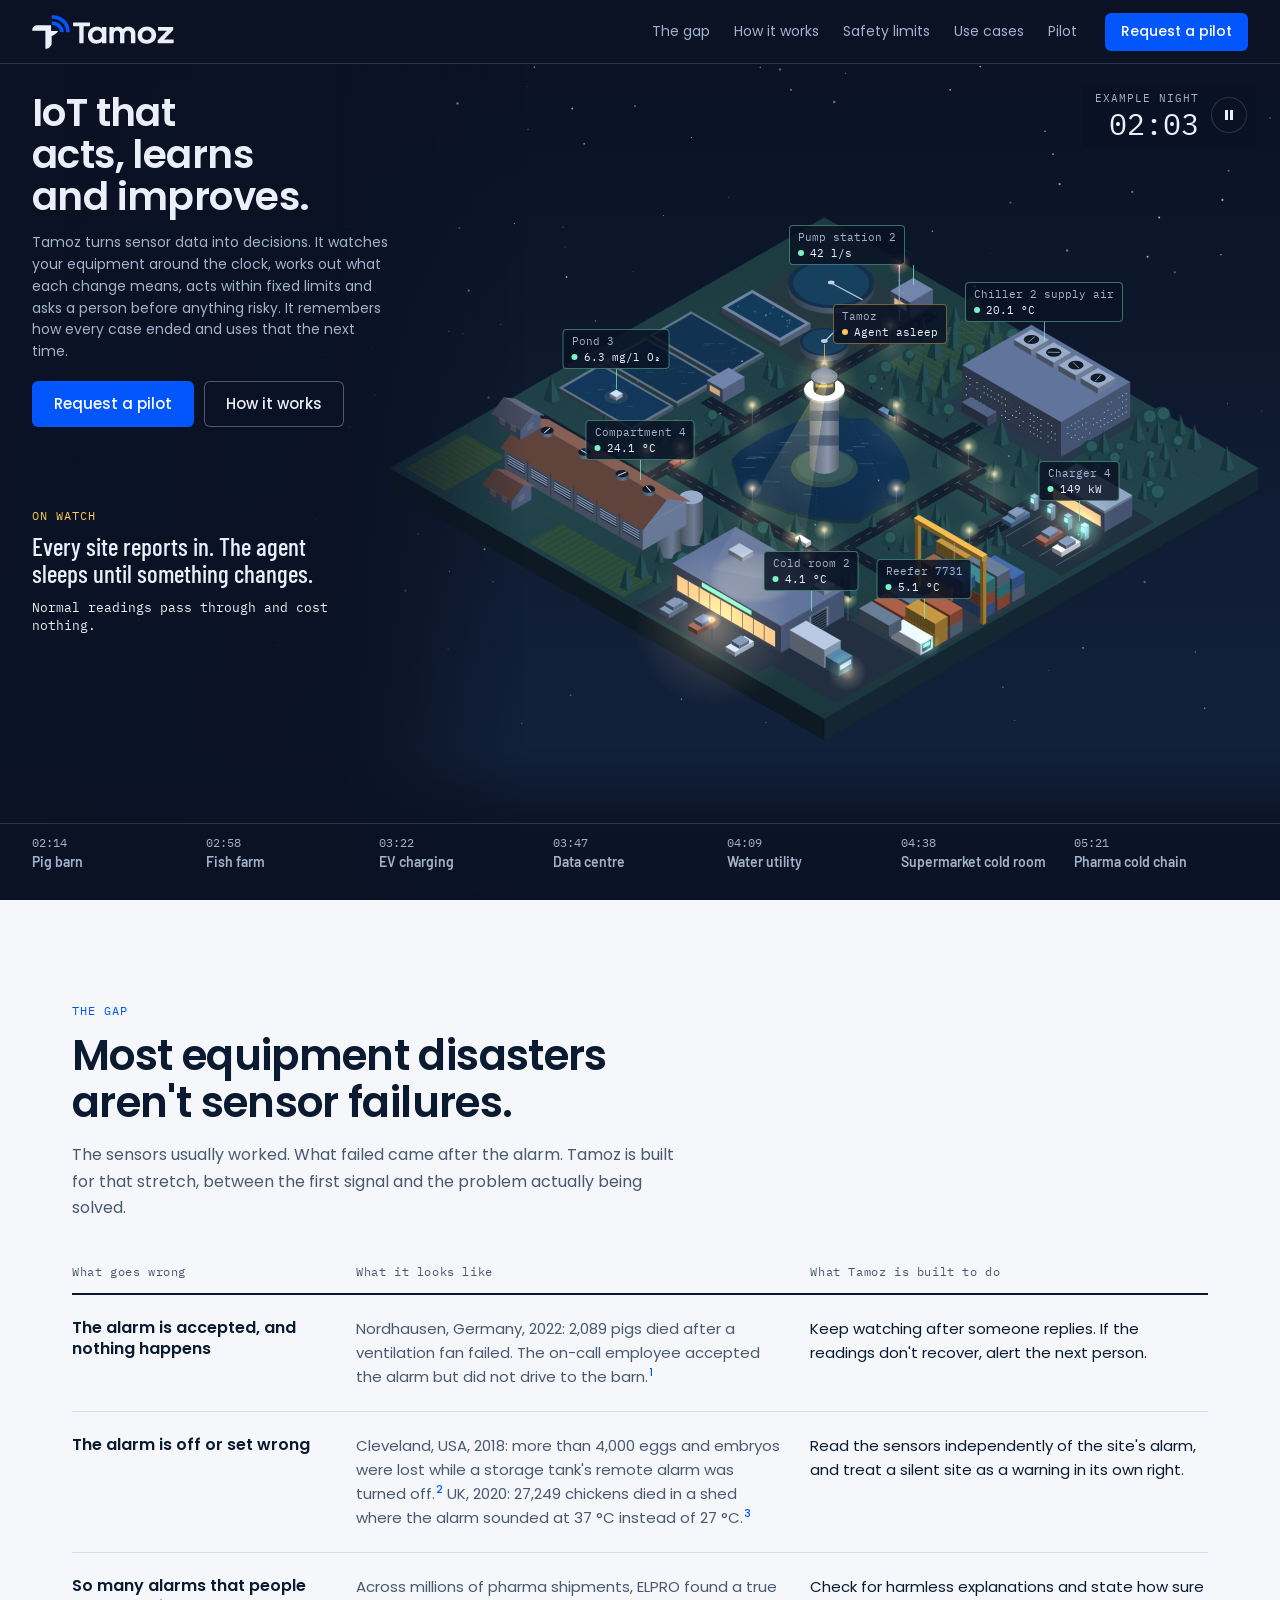
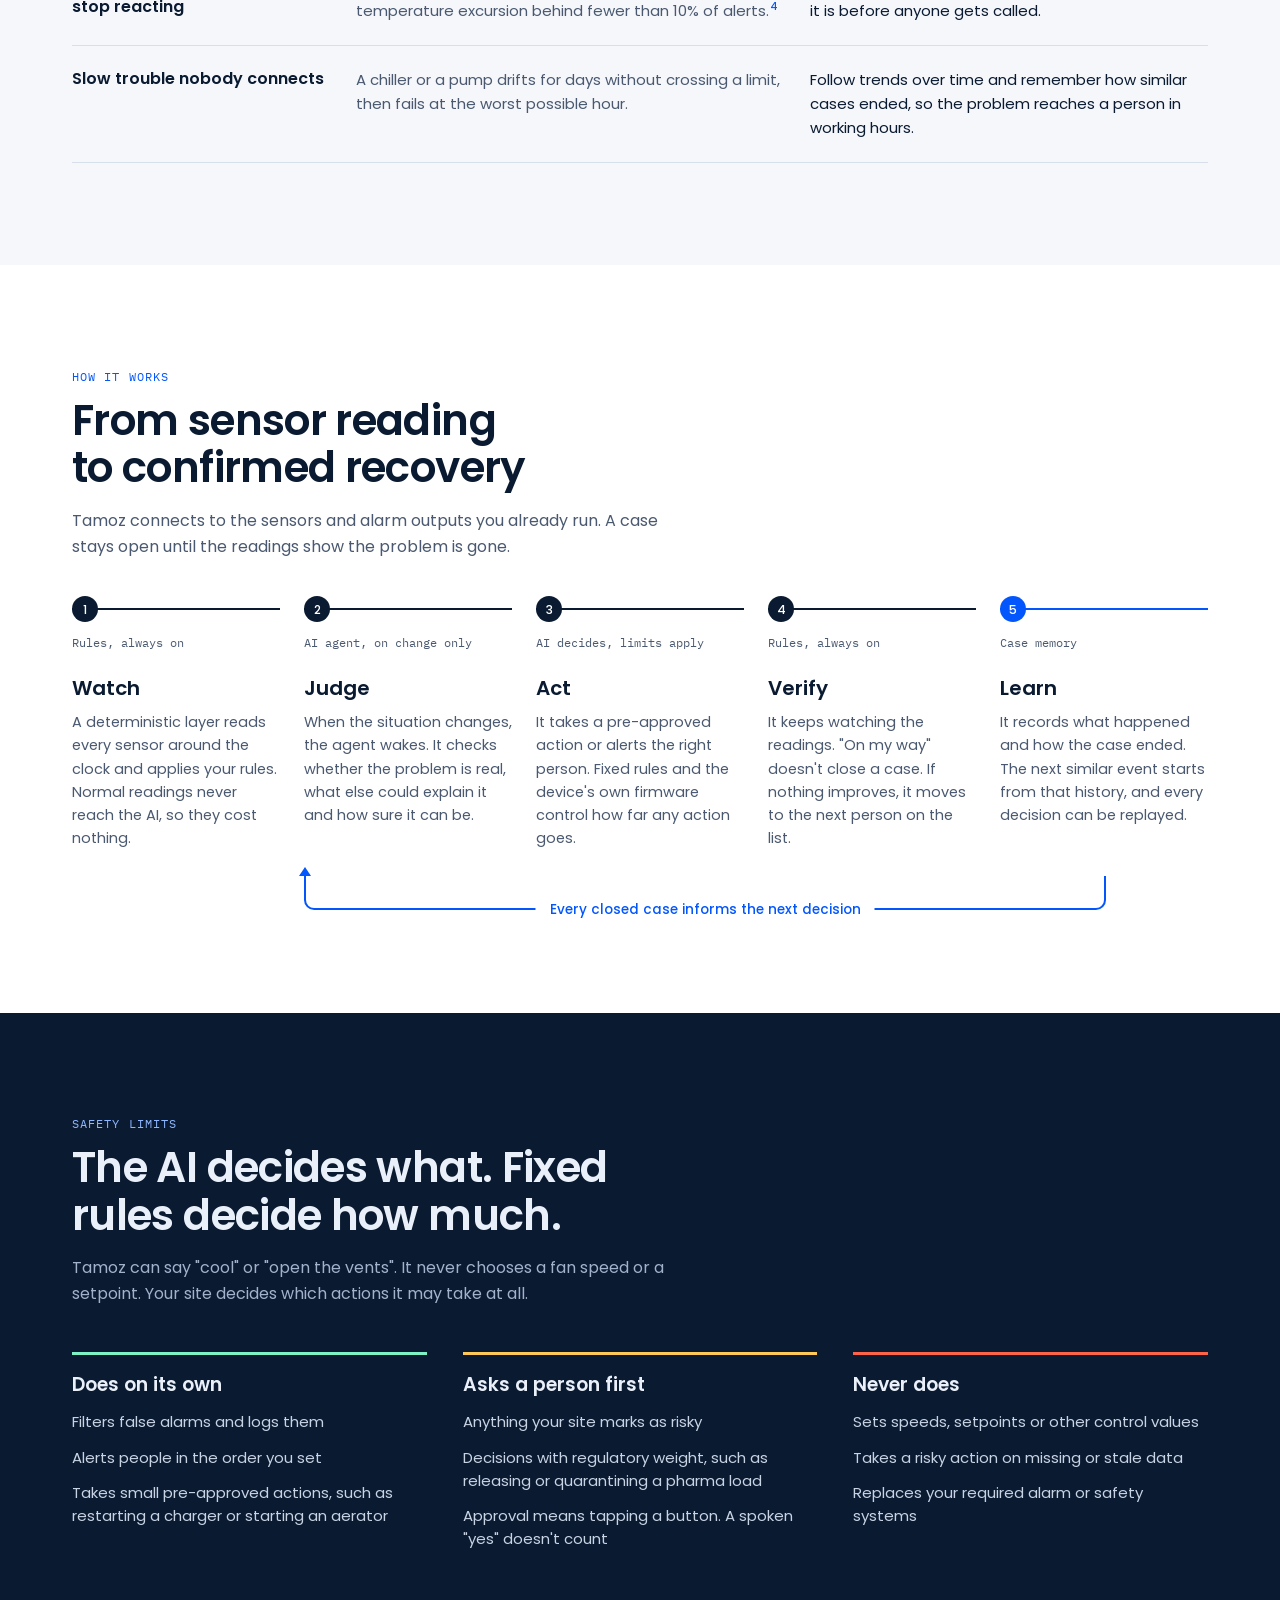
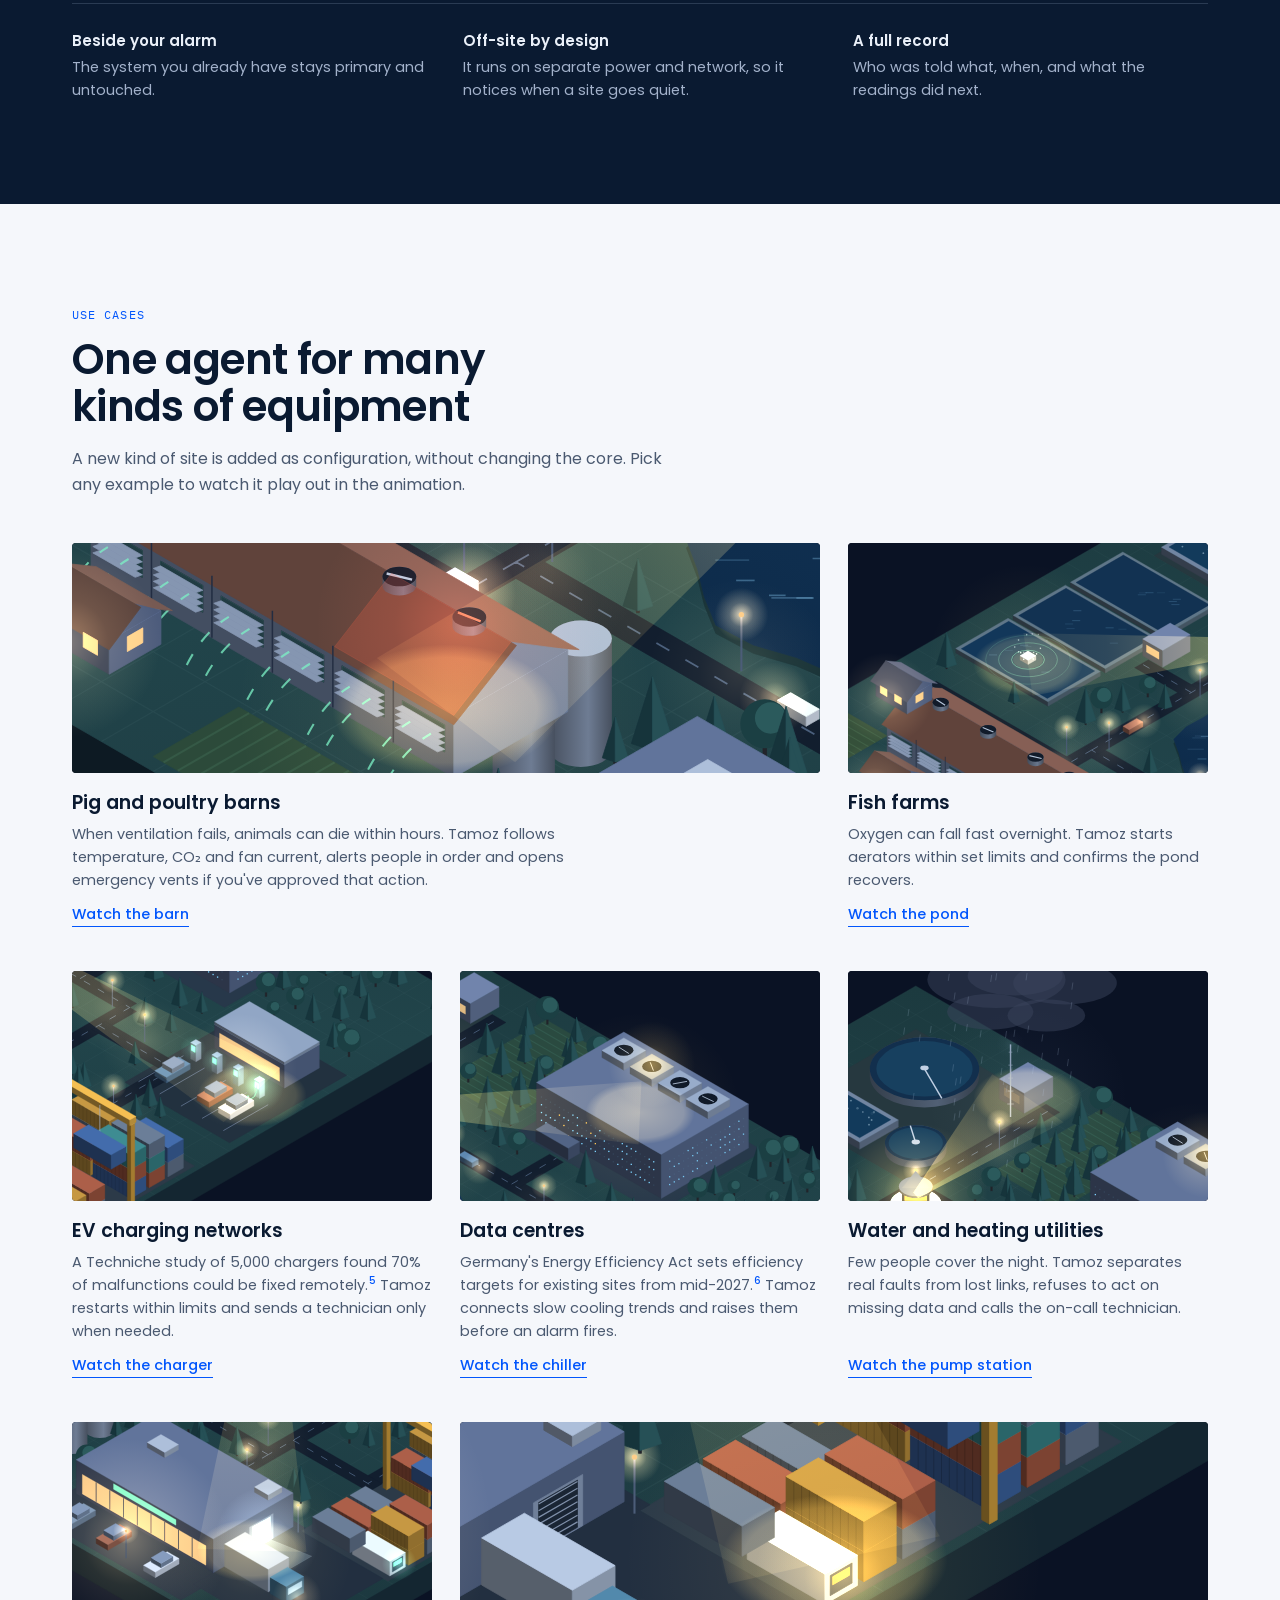
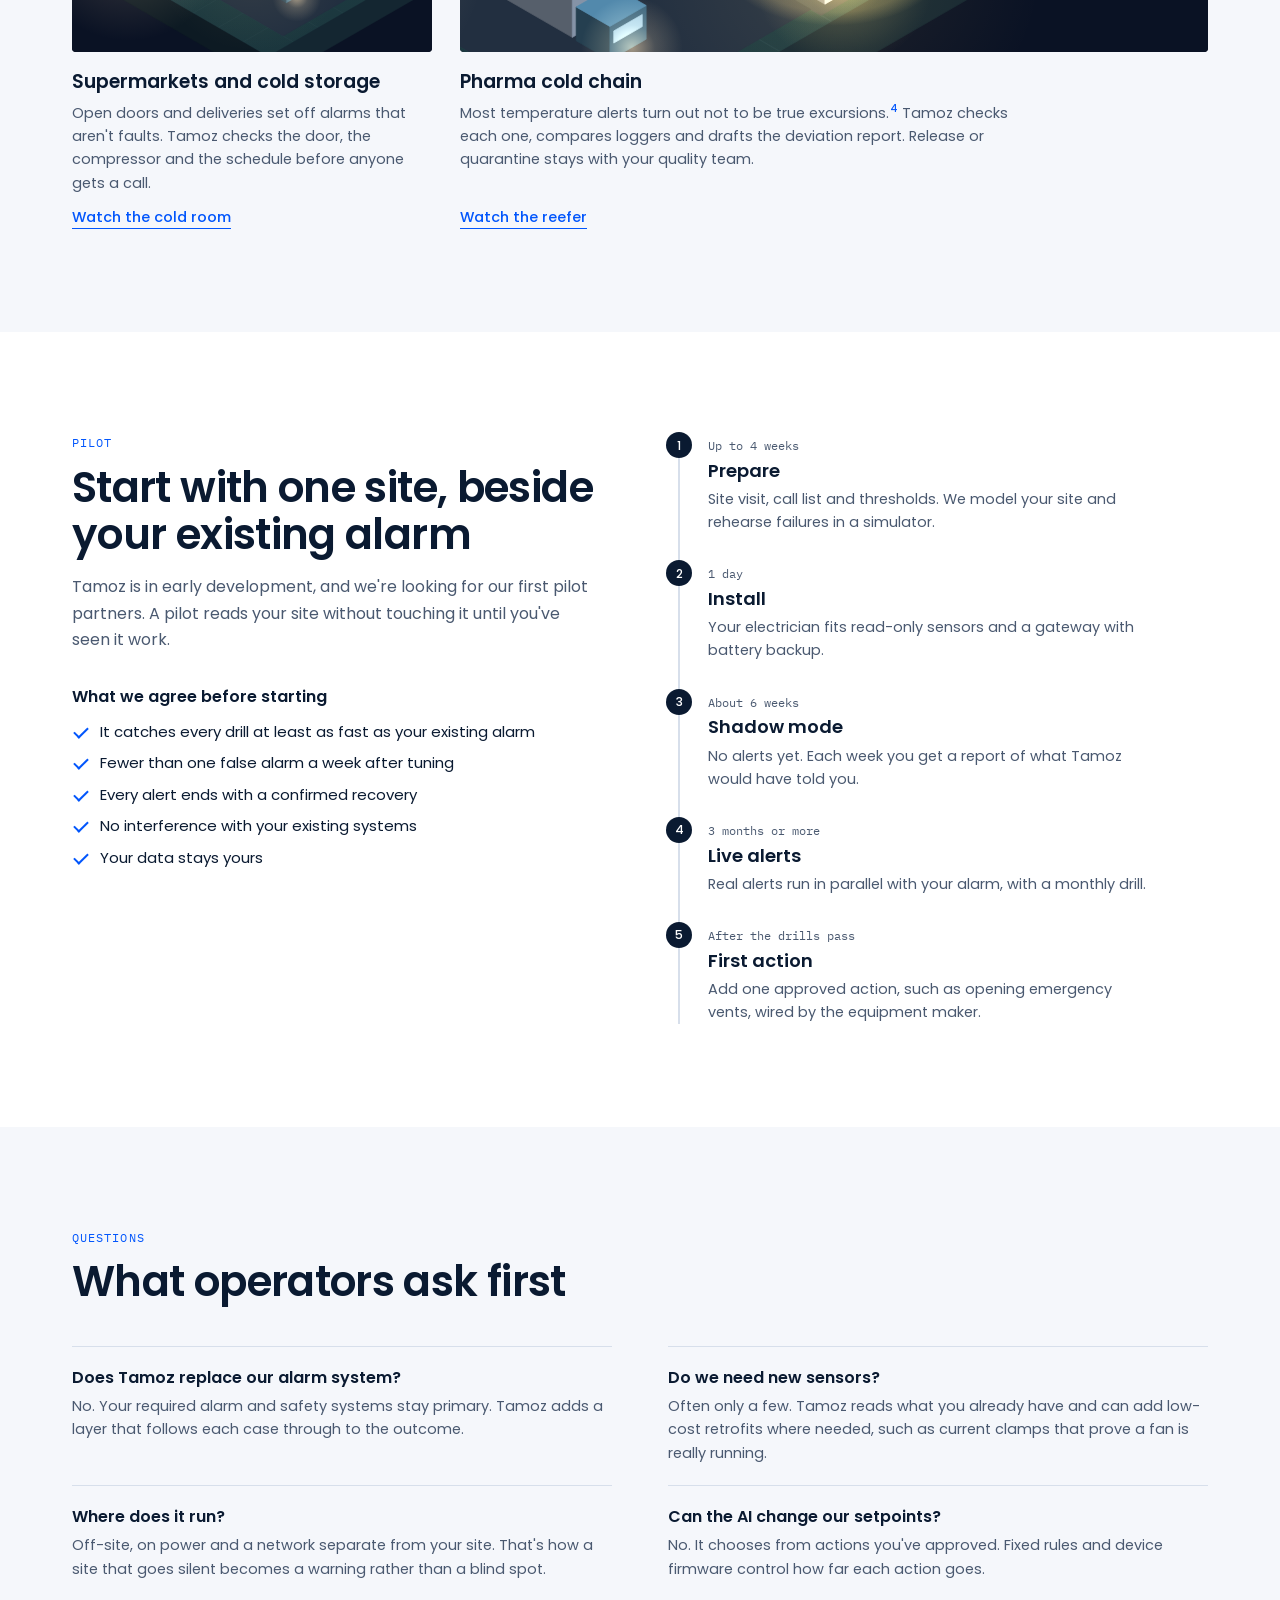
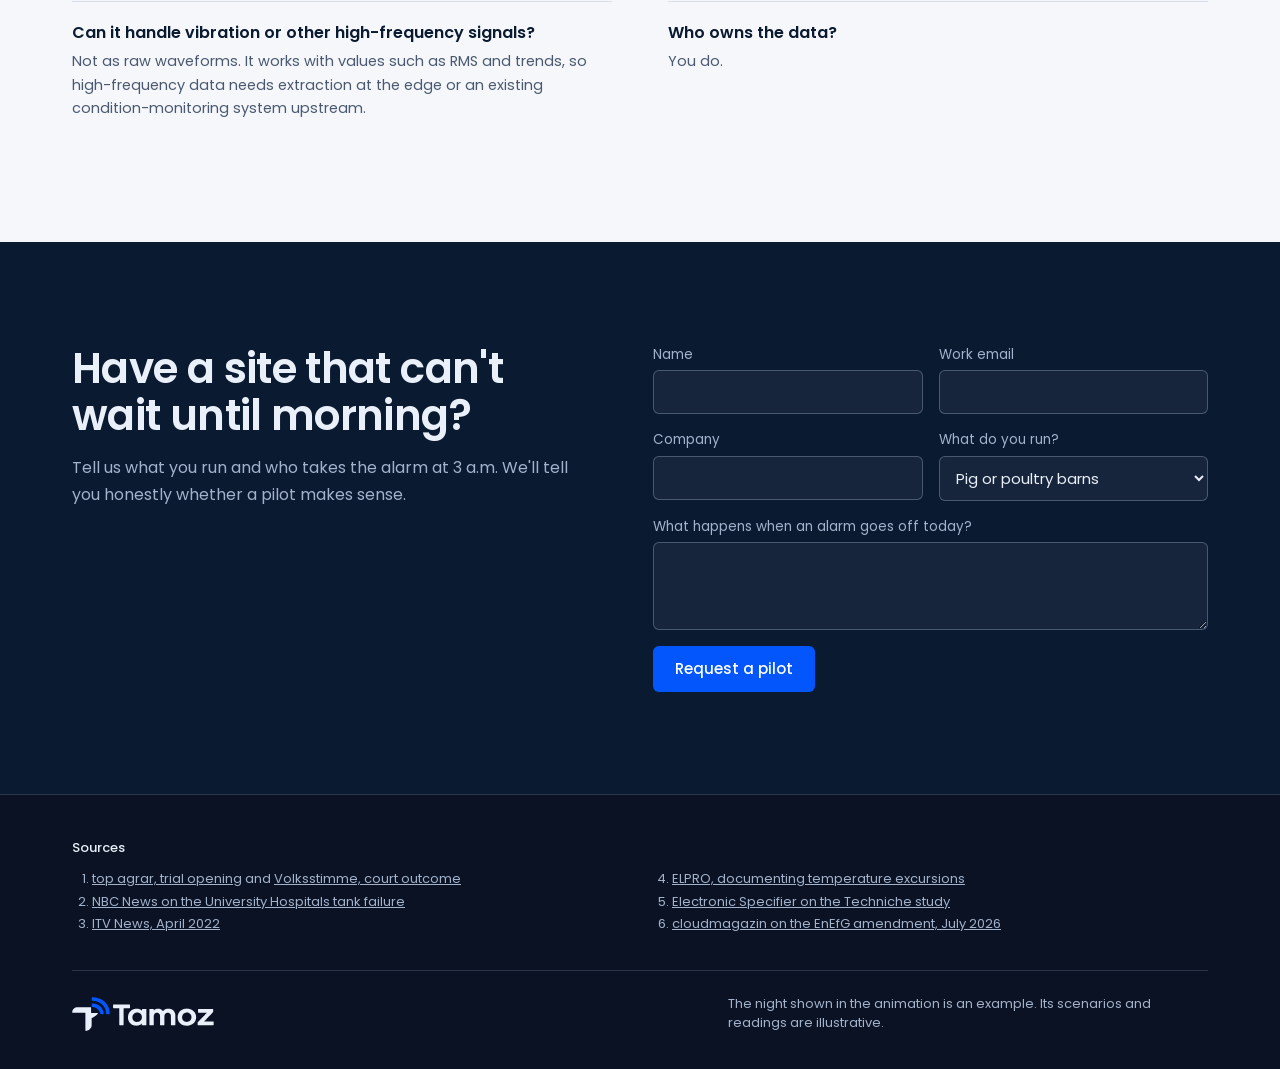
==== index.html @ 23a30ac0 "Add homepage and manufacturing designs with a switch script Keep both designs in designs/ and serve " ====
<!doctype html><html><head><meta charset=utf8><meta name=viewport content="width=device-width,initial-scale=1,viewport-fit=cover"><style>:root{color-scheme:light;box-sizing:border-box;padding-top:env(safe-area-inset-top,0px);padding-bottom:env(safe-area-inset-bottom,0px)}html{scroll-padding-top:env(safe-area-inset-top,0px)}body{margin:0;padding:0;font:14px -apple-system,BlinkMacSystemFont,sans-serif;background:#fff;color:#000}img{max-width:100%}[hidden]:not([hidden=until-found i]){display:none!important}</style></head><body>
<title>Tamoz Homepage</title>
<meta name="claude:viewport-fit-sides" content="cover">
<meta name="description" content="Tamoz is an AI operator for IoT and physical equipment: it watches sensor data, works out what each change means, acts within fixed limits and asks a person before anything risky.">
<link rel="preconnect" href="https://fonts.googleapis.com">
<link rel="preconnect" href="https://fonts.gstatic.com" crossorigin>
<link rel="stylesheet" href="https://fonts.googleapis.com/css2?family=Barlow+Condensed:wght@500;600&family=Barlow:wght@400;500;600&family=IBM+Plex+Mono:wght@400;500&family=Poppins:wght@400;500;600&display=swap">
<style>
/* Layout concept: the page opens at night inside one isometric world, then moves into daylight
   sections in the logo's navy, white and signal blue. Amber, red and mint keep the meaning they
   have in the animation: working, alarm, recovered. Single look by choice. */
:root{
  --night:#0a1224;
  --ink:#eaf0f9;
  --muted:#a3b2cb;
  --hair:rgba(190,208,235,.18);
  --alarm:#ff6347;
  --lantern:#ffc857;
  --clear:#7df2c6;
  --silent:#a7b3c8;
  --tag-bg:rgba(10,18,36,.84);
  --blue:#0256fc;
  --blue-lite:#8fb7ff;
  --logo-navy:#0a1a31;
  --paper:#f5f7fb;
  --white:#ffffff;
  --slate:#4a5970;
  --rule:#d7dfeb;
  --lede:"Poppins","Helvetica Neue",Arial,sans-serif;
  --display:"Barlow Condensed","Arial Narrow","Helvetica Neue",sans-serif;
  --body:"Barlow","Helvetica Neue",Arial,sans-serif;
  --data:"IBM Plex Mono",ui-monospace,Menlo,Consolas,monospace;
  color-scheme:dark;
}
html{scroll-behavior:smooth}
@media (prefers-reduced-motion:reduce){html{scroll-behavior:auto}}
body{background:var(--night);color:var(--ink);font-family:var(--body);font-size:15px;line-height:1.45}
*{box-sizing:border-box}
.stage{position:relative;height:clamp(790px,calc(100vh - 64px),900px);overflow:hidden;display:grid;
  grid-template-columns:minmax(400px,32%) 1fr;grid-template-rows:auto 1fr auto;background:var(--night)}
.viewport{position:absolute;inset:0;overflow:hidden}
.viewport canvas{position:absolute;inset:0;width:100%;height:100%;display:block}
.viewport::after{content:"";position:absolute;inset:0;pointer-events:none;z-index:2;
  background:
    linear-gradient(90deg,rgba(10,18,36,.97) 0,rgba(10,18,36,.93) 27%,rgba(10,18,36,0) 41%),
    linear-gradient(0deg,rgba(10,18,36,.95) 0,rgba(10,18,36,.86) 76px,rgba(10,18,36,0) 150px)}

.lede,.log,.shift{position:relative;z-index:3}
.lede{grid-column:1;grid-row:1;display:flex;flex-direction:column;gap:14px;
  padding-block:28px 0;padding-left:max(32px,env(safe-area-inset-left,0px));padding-right:16px}
h1{margin:0;font-family:var(--lede);font-weight:600;font-size:clamp(30px,min(3.05vw,5.6vh),44px);line-height:1.08;letter-spacing:-.015em;text-wrap:balance}
.lede p{margin:0;font-family:var(--lede);color:var(--muted);max-width:44ch;font-size:14px;line-height:1.55}

.log{grid-column:1;grid-row:2;align-self:end;display:flex;flex-direction:column;gap:8px;
  padding-block:18px 18px;padding-left:max(32px,env(safe-area-inset-left,0px));padding-right:16px;min-width:0}
.log-zone{margin:0;font-family:var(--data);font-size:11.5px;letter-spacing:.09em;text-transform:uppercase;color:var(--lantern)}
.log h2{margin:0;font-family:var(--display);font-weight:500;font-size:25px;line-height:1.08;text-wrap:balance}
#lines{list-style:none;margin:4px 0 0;padding:0;display:flex;flex-direction:column;gap:6px;min-height:206px}
#lines li{display:grid;grid-template-columns:42px 1fr;gap:8px;font-family:var(--data);font-size:13px;line-height:1.42;color:var(--muted);animation:rise .4s ease-out both}
#lines li b{font-weight:400;opacity:.72}
#lines li:last-child{color:var(--ink)}
#lines li span{min-width:0}
#lines li.plain{grid-template-columns:1fr}
@keyframes rise{from{opacity:0;transform:translateY(5px)}to{opacity:1;transform:none}}

.shift{grid-column:1/-1;grid-row:3;display:grid;grid-template-columns:repeat(7,minmax(0,1fr));gap:0;
  border-top:1px solid var(--hair);margin:0;list-style:none;
  padding-block:0;padding-left:max(32px,env(safe-area-inset-left,0px));padding-right:max(32px,env(safe-area-inset-right,0px))}
.shift li{min-width:0}
.shift button{all:unset;box-sizing:border-box;display:flex;flex-direction:column;gap:2px;width:100%;height:100%;min-height:76px;padding:11px 12px 12px 0;cursor:pointer;position:relative}
.shift button::before{content:"";position:absolute;left:0;right:10px;top:-1px;height:2px;background:var(--lantern);transform:scaleX(var(--p,0));transform-origin:left}
.shift button:focus-visible{outline:2px solid var(--lantern);outline-offset:-3px;border-radius:2px}
.s-time{font-family:var(--data);font-size:11.5px;color:var(--muted)}
.s-name{font-weight:600;font-size:14px;line-height:1.2;color:var(--muted);transition:color .3s}
.s-res{font-size:12px;line-height:1.25;color:var(--res,var(--muted));opacity:0;transition:opacity .5s}
.shift li.done .s-res{opacity:1}
.shift li.done .s-name,.shift li.now .s-name,.shift button:hover .s-name{color:var(--ink)}
.shift li.now .s-time{color:var(--lantern)}

.watch{position:absolute;z-index:3;top:calc(20px + env(safe-area-inset-top,0px));right:max(24px,env(safe-area-inset-right,0px));padding:7px 9px 7px 13px;border-radius:6px;background:var(--tag-bg);
  display:grid;grid-template-columns:auto auto;align-items:center;column-gap:12px;text-align:right}
.watch small{grid-column:1;font-family:var(--data);font-size:11px;letter-spacing:.09em;text-transform:uppercase;color:var(--muted)}
.watch time{grid-column:1;font-family:var(--data);font-size:30px;font-weight:400;line-height:1.1;font-variant-numeric:tabular-nums}
.watch button{all:unset;grid-column:2;grid-row:1/3;width:34px;height:34px;border:1px solid var(--hair);border-radius:50%;display:grid;place-items:center;cursor:pointer;color:var(--ink);background:var(--tag-bg)}
.watch button:hover{border-color:var(--muted)}
.watch button:focus-visible{outline:2px solid var(--lantern);outline-offset:2px}
.watch svg{width:12px;height:12px;fill:currentColor}

#tags{position:absolute;inset:0;z-index:1;pointer-events:none;overflow:hidden}
.tag{position:absolute;left:0;top:0;will-change:transform;transition:opacity .45s;--c:var(--clear)}
.tag[data-st=alarm]{--c:var(--alarm)}
.tag[data-st=check],.tag[data-st=wait]{--c:var(--lantern)}
.tag[data-st=silent]{--c:var(--silent)}
.tag[data-st=tower]{--c:var(--lantern)}
.tag-in{position:absolute;bottom:20px;left:0;transform:translateX(calc(-50% + var(--ox,0px)));display:flex;flex-direction:column;gap:1px;
  white-space:nowrap;background:var(--tag-bg);border:1px solid color-mix(in srgb,var(--c) 42%,transparent);border-radius:4px;padding:4px 8px;font-family:var(--data);font-size:11px;line-height:1.3}
.tag::after{content:"";position:absolute;left:-.5px;bottom:0;width:1px;height:20px;background:color-mix(in srgb,var(--c) 70%,transparent)}
.tag-k{color:var(--muted)}
.tag-v{color:var(--ink);font-variant-numeric:tabular-nums}
.tag-v::before{content:"";display:inline-block;width:6px;height:6px;border-radius:50%;background:var(--c);margin-right:6px;vertical-align:1px}
.tag-sub,.spark{display:none}
.tag.on .tag-in{padding:8px 11px 9px;gap:2px;min-width:176px}
.tag.on .tag-v{font-size:21px;line-height:1.2;color:var(--c)}
.tag.on .tag-v::before{display:none}
.tag.on .tag-sub{display:block;color:var(--muted)}
.tag.on .spark{display:block;width:100%;height:30px;margin-top:4px;overflow:visible}
.tag[data-st=silent] .tag-in{border-style:dashed}
.spark polyline{fill:none;stroke:var(--c);stroke-width:1.4;vector-effect:non-scaling-stroke;stroke-linejoin:round}
.spark line{stroke:var(--muted);stroke-width:1;stroke-dasharray:2 3;vector-effect:non-scaling-stroke;opacity:.65}


/* ---------- site chrome ---------- */
body::before{content:"";position:fixed;inset:0 0 auto;height:env(safe-area-inset-top,0px);z-index:30;background:var(--night)}
.bar{position:sticky;top:env(safe-area-inset-top,0px);z-index:20;display:flex;align-items:center;gap:28px;height:64px;background:var(--night);border-bottom:1px solid var(--hair);
  padding-left:max(32px,env(safe-area-inset-left,0px));padding-right:max(32px,env(safe-area-inset-right,0px));font-family:var(--lede)}
.logo{display:block;color:var(--ink);line-height:0}
.logo svg{display:block;height:34px;width:calc(34px * 4.173)}
.logo:focus-visible,.bar nav a:focus-visible,.case button:focus-visible,.foot a:focus-visible{outline:2px solid var(--blue-lite);outline-offset:3px;border-radius:2px}
.bar nav{display:flex;gap:24px;margin-left:auto}
.bar nav a{color:var(--muted);font-size:14px;text-decoration:none;white-space:nowrap}
.bar nav a:hover{color:var(--ink)}
.btn{display:inline-flex;align-items:center;justify-content:center;min-height:46px;padding:0 22px;border:0;border-radius:6px;background:var(--blue);color:#fff;font-family:var(--lede);font-weight:500;font-size:15px;text-decoration:none;cursor:pointer;white-space:nowrap}
.btn:hover{background:#1c69ff}
.btn:focus-visible{outline:2px solid var(--blue-lite);outline-offset:2px}
.btn-small{min-height:38px;padding:0 16px;font-size:14px}
.btn-quiet{background:transparent;color:var(--ink);box-shadow:inset 0 0 0 1px rgba(234,240,249,.32)}
.btn-quiet:hover{background:rgba(234,240,249,.08)}
.cta-row{display:flex;flex-wrap:wrap;gap:10px;margin-top:4px}

/* ---------- sections ---------- */
.sec{background:var(--paper);color:var(--logo-navy);font-family:var(--lede);padding-block:clamp(56px,8vw,104px);scroll-margin-top:64px}
#top{scroll-margin-top:64px}
.sec-white{background:var(--white)}
.sec-night{background:var(--logo-navy);color:var(--ink)}
.wrap{max-width:1200px;margin:0 auto;padding-left:max(32px,env(safe-area-inset-left,0px));padding-right:max(32px,env(safe-area-inset-right,0px))}
.eyebrow{margin:0 0 12px;font-family:"IBM Plex Mono",ui-monospace,Menlo,monospace;font-size:12px;letter-spacing:.09em;text-transform:uppercase;color:var(--blue)}
.sec-night .eyebrow{color:var(--blue-lite)}
.sec h2{margin:0;font-weight:600;font-size:clamp(28px,3.3vw,44px);line-height:1.12;letter-spacing:-.015em;max-width:22ch;text-wrap:balance}
.intro{margin:16px 0 0;max-width:62ch;font-size:16px;line-height:1.65;color:var(--slate)}
.sec-night .intro{color:var(--muted)}
.ref{font-size:.68em;vertical-align:super;line-height:0;margin-left:1px;color:var(--blue);text-decoration:none;font-weight:500}
.ref:hover{text-decoration:underline}

/* the gap */
.table-scroll{margin-top:40px;overflow-x:auto}
.gap{width:100%;min-width:720px;border-collapse:collapse;font-size:15px;line-height:1.6}
.gap thead th{text-align:left;font-family:"IBM Plex Mono",ui-monospace,Menlo,monospace;font-weight:400;font-size:12px;letter-spacing:.05em;color:var(--slate);padding:0 24px 12px 0;border-bottom:2px solid var(--logo-navy)}
.gap tbody th{text-align:left;font-weight:600;width:25%;padding:22px 28px 22px 0;vertical-align:top;line-height:1.35;font-size:16px}
.gap td{padding:22px 28px 22px 0;vertical-align:top;color:var(--slate);width:40%}
.gap td:last-child{color:var(--logo-navy);width:35%;padding-right:0}
.gap tbody tr{border-bottom:1px solid var(--rule)}

/* how it works */
.flow{list-style:none;margin:48px 0 0;padding:0;display:grid;grid-template-columns:repeat(5,minmax(0,1fr));gap:24px;position:relative;counter-reset:step}
.flow li{counter-increment:step;padding-top:26px;border-top:2px solid var(--logo-navy);position:relative;min-width:0}
.flow li::before{content:counter(step);position:absolute;top:-14px;left:0;width:26px;height:26px;border-radius:50%;background:var(--logo-navy);color:#fff;display:grid;place-items:center;font-size:12px;font-weight:500}
.flow li:last-child{border-top-color:var(--blue)}
.flow li:last-child::before{background:var(--blue)}
.who{display:block;font-family:"IBM Plex Mono",ui-monospace,Menlo,monospace;font-size:11.5px;color:var(--slate);margin-bottom:8px;min-height:2.6em;line-height:1.3}
.flow h3{margin:0 0 8px;font-weight:600;font-size:20px}
.flow p{margin:0;font-size:14.5px;line-height:1.6;color:var(--slate)}
.loop{margin:26px 0 0;margin-left:calc(20% + 5px);margin-right:calc(10% - 12px);height:34px;border:2px solid var(--blue);border-top:0;border-radius:0 0 10px 10px;position:relative;text-align:center}
.loop::before{content:"";position:absolute;left:-7px;top:-9px;border:6px solid transparent;border-bottom:9px solid var(--blue);border-top:0}
.loop span{position:absolute;left:50%;bottom:-11px;transform:translateX(-50%);background:var(--white);padding:0 14px;font-size:13.5px;font-weight:500;color:var(--blue);white-space:nowrap}

/* limits */
.rules{margin-top:44px;display:grid;grid-template-columns:repeat(3,minmax(0,1fr));gap:36px}
.rule-col{border-top:3px solid var(--c);padding-top:16px;min-width:0}
.rule-col h3{margin:0 0 12px;font-weight:600;font-size:19px}
.rule-col ul{list-style:none;margin:0;padding:0;display:flex;flex-direction:column;gap:12px;font-size:15px;line-height:1.55;color:#c8d3e4}
.facts{margin:52px 0 0;display:grid;grid-template-columns:repeat(3,minmax(0,1fr));gap:36px;border-top:1px solid var(--hair);padding-top:26px}
.facts dt{font-weight:600;font-size:15px}
.facts dd{margin:5px 0 0;font-size:14.5px;line-height:1.55;color:var(--muted)}

/* use cases */
.cases{margin-top:44px;display:grid;grid-template-columns:repeat(3,minmax(0,1fr));gap:44px 28px}
.case{display:flex;flex-direction:column;align-items:flex-start;min-width:0}
.case.wide{grid-column:span 2}
.case canvas{display:block;width:100%;height:230px;background:var(--night);border-radius:4px}
.case h3{margin:18px 0 8px;font-weight:600;font-size:19px;line-height:1.25}
.case p{margin:0 0 12px;font-size:14.5px;line-height:1.6;color:var(--slate);max-width:62ch}
.case button{all:unset;margin-top:auto;cursor:pointer;color:var(--blue);font-weight:500;font-size:14.5px;border-bottom:1px solid currentColor;line-height:1.5}
.case button:hover{color:#0040c4}

/* pilot */
.pilot{display:grid;grid-template-columns:minmax(0,1fr) minmax(0,1fr);gap:clamp(36px,6vw,80px)}
.agree{margin:32px 0 12px;font-weight:600;font-size:16px}
.ticks{list-style:none;margin:0;padding:0;display:flex;flex-direction:column;gap:9px;font-size:15px;line-height:1.5}
.ticks li{display:grid;grid-template-columns:18px 1fr;gap:10px}
.ticks li::before{content:"";width:12px;height:6px;margin:6px 0 0 2px;border-left:2px solid var(--blue);border-bottom:2px solid var(--blue);transform:rotate(-45deg)}
.phases{list-style:none;margin:0;padding:0;counter-reset:ph;border-left:2px solid var(--rule)}
.phases li{counter-increment:ph;position:relative;padding:0 0 28px 28px}
.phases li:last-child{padding-bottom:0}
.phases li::before{content:counter(ph);position:absolute;left:-14px;top:-2px;width:26px;height:26px;border-radius:50%;background:var(--logo-navy);color:#fff;display:grid;place-items:center;font-size:12px;font-weight:500}
.phases span{font-family:"IBM Plex Mono",ui-monospace,Menlo,monospace;font-size:12px;color:var(--slate)}
.phases h3{margin:2px 0 4px;font-weight:600;font-size:18px}
.phases p{margin:0;font-size:14.5px;line-height:1.6;color:var(--slate);max-width:50ch}

/* faq */
.faq{margin:40px 0 0;display:grid;grid-template-columns:repeat(2,minmax(0,1fr));gap:0 56px}
.faq>div{padding:20px 0;border-top:1px solid var(--rule);min-width:0}
.faq dt{font-weight:600;font-size:16px;line-height:1.35}
.faq dd{margin:7px 0 0;font-size:14.5px;line-height:1.6;color:var(--slate)}

/* contact */
.contact{display:grid;grid-template-columns:minmax(0,1fr) minmax(0,1.1fr);gap:clamp(36px,6vw,80px);align-items:start}
#pilotForm{display:flex;flex-direction:column;gap:16px;align-items:flex-start;min-width:0}
.two{display:grid;grid-template-columns:repeat(2,minmax(0,1fr));gap:16px;width:100%}
.field{display:flex;flex-direction:column;gap:6px;width:100%;min-width:0}
.field label{font-size:13.5px;color:var(--muted)}
.field input,.field select,.field textarea{width:100%;min-height:44px;padding:10px 12px;border:1px solid rgba(190,208,235,.3);border-radius:6px;background:rgba(255,255,255,.05);color:var(--ink);font:inherit;font-size:15px}
.field select option{color:#0a1a31}
.field input:focus-visible,.field select:focus-visible,.field textarea:focus-visible{outline:2px solid var(--blue-lite);outline-offset:1px}
.form-status{margin:0;font-size:14px;line-height:1.5;color:var(--lantern)}

/* footer */
.foot{background:var(--night);color:var(--muted);font-family:var(--lede);padding-block:44px 36px;border-top:1px solid var(--hair);font-size:13px}
.foot h2{margin:0 0 10px;font-size:13px;font-weight:500;color:var(--ink)}
.foot ol{margin:0;padding-left:20px;columns:2;column-gap:44px;line-height:1.75}
.foot li{break-inside:avoid}
.foot ol a{color:var(--muted)}
.foot ol a:hover{color:var(--ink)}
#sources{scroll-margin-top:80px}
.foot-end{display:flex;flex-wrap:wrap;gap:16px 32px;align-items:center;justify-content:space-between;margin-top:34px;padding-top:24px;border-top:1px solid var(--hair)}
.foot-end p{margin:0;max-width:60ch}

@media (max-width:1040px){
  .bar nav{display:none}
  .bar .btn{margin-left:auto}
  .flow{grid-template-columns:repeat(2,minmax(0,1fr));row-gap:36px}
  .who{min-height:0}
  .loop{display:none}
  .cases{grid-template-columns:repeat(2,minmax(0,1fr))}
  .case.wide{grid-column:span 2}
  .case:nth-child(7){grid-column:span 2}
}
@media (max-width:860px){
  .bar{padding-left:max(16px,env(safe-area-inset-left,0px));padding-right:max(16px,env(safe-area-inset-right,0px));height:58px}
  .logo svg{height:28px;width:calc(28px * 4.173)}
  .sec{scroll-margin-top:58px}
  #top{scroll-margin-top:58px}
  .wrap{padding-left:max(16px,env(safe-area-inset-left,0px));padding-right:max(16px,env(safe-area-inset-right,0px))}
  .flow,.rules,.facts,.pilot,.faq,.contact,.two{grid-template-columns:minmax(0,1fr)}
  .cases{grid-template-columns:minmax(0,1fr)}
  .case.wide,.case:nth-child(7){grid-column:auto}
  .case canvas{height:210px}
  .foot ol{columns:1}
  .table-scroll{overflow-x:visible}
  .gap{min-width:0;display:block}
  .gap thead{position:absolute;width:1px;height:1px;overflow:hidden;clip-path:inset(50%)}
  .gap tbody,.gap tbody tr,.gap tbody th,.gap td{display:block;width:auto;padding-right:0}
  .gap tbody tr{padding-block:20px}
  .gap tbody th,.gap td{padding-block:0}
  .gap td{margin-top:8px}
  .gap td:last-child{font-weight:500;width:auto}
}
@media (max-width:860px){
  html,body{height:auto}
  .stage{display:flex;flex-direction:column;height:auto;min-height:0;overflow:visible}
  .lede{order:1;padding-block:20px 14px;padding-left:max(16px,env(safe-area-inset-left,0px));padding-right:max(16px,env(safe-area-inset-right,0px))}
  h1{font-size:clamp(30px,8.6vw,40px)}
  .viewport{order:2;position:relative;inset:auto;width:100%;max-width:100%;aspect-ratio:1/.92;flex:none}
  .viewport::after{background:none}
  .watch{top:8px;right:max(12px,env(safe-area-inset-right,0px))}
  .watch time{font-size:22px}
  .shift{order:3;display:flex;overflow-x:auto;scrollbar-width:none;padding-left:max(16px,env(safe-area-inset-left,0px));padding-right:max(16px,env(safe-area-inset-right,0px))}
  .shift::-webkit-scrollbar{display:none}
  .shift li{flex:0 0 136px}
  .log{order:4;padding-block:14px 26px;padding-left:max(16px,env(safe-area-inset-left,0px));padding-right:max(16px,env(safe-area-inset-right,0px))}
  #lines{min-height:236px}
  .tag:not(.on):not(.keep){opacity:0!important}
  .tag.on .tag-in{min-width:150px}
}
@media (prefers-reduced-motion:reduce){
  #lines li{animation:none}
  .tag,.s-name,.s-res{transition:none}
}
</style>

<svg width="0" height="0" style="position:absolute" aria-hidden="true"><symbol id="tamoz-logo" viewBox="0 0 5429 1301"><path fill="currentColor" fill-rule="evenodd" d="M 1581.445 288.956 C 1580.315 289.415, 1578.007 291.367, 1576.315 293.294 L 1573.239 296.797 1572.483 341.648 C 1571.539 397.597, 1572.142 421.761, 1574.575 425.474 C 1578.710 431.785, 1571.316 431.396, 1695.109 431.821 C 1757.044 432.034, 1808.270 432.549, 1808.944 432.966 C 1810.257 433.777, 1810.798 969.648, 1809.525 1008 C 1808.666 1033.883, 1810.122 1068.550, 1812.237 1072.555 C 1815.474 1078.686, 1812.638 1078.465, 1892.141 1078.806 C 1972.578 1079.151, 1970.136 1079.330, 1973.684 1072.829 C 1975.425 1069.637, 1975.521 1056.379, 1976 751.713 C 1976.428 479.613, 1976.703 433.802, 1977.911 433.055 C 1978.687 432.575, 2030.967 432.029, 2094.088 431.842 C 2208.706 431.500, 2208.858 431.497, 2211.677 429.408 C 2213.230 428.257, 2215.563 425.782, 2216.863 423.908 L 2219.226 420.500 2218.747 359.460 C 2218.232 293.757, 2218.365 295.355, 2212.997 290.498 C 2210.802 288.511, 2209.129 288.499, 1897.145 288.311 C 1724.640 288.207, 1582.575 288.497, 1581.445 288.956 M 193.500 390.174 C 189.650 390.671, 182.450 391.767, 177.500 392.611 C 172.550 393.455, 165.899 394.558, 162.719 395.063 C 159.540 395.568, 155.625 396.660, 154.019 397.490 C 152.413 398.321, 149.934 399, 148.510 399 C 147.086 399, 144.251 399.836, 142.210 400.858 C 140.170 401.880, 137.150 403.035, 135.500 403.425 C 133.850 403.815, 126.488 407.141, 119.139 410.817 C 100.691 420.045, 98.772 421.117, 95.084 424.250 C 93.303 425.762, 91.306 427, 90.646 427 C 85.486 427, 44 468.053, 44 473.160 C 44 473.706, 42.586 475.568, 40.857 477.297 C 39.129 479.025, 37.052 482.024, 36.243 483.961 C 35.433 485.898, 33.698 488.759, 32.386 490.318 C 31.074 491.878, 30 493.931, 30 494.882 C 30 495.833, 28.899 498.104, 27.552 499.929 C 26.206 501.754, 24.798 504.642, 24.424 506.347 C 24.049 508.052, 22.634 511.203, 21.279 513.350 C 19.666 515.905, 18.986 518.147, 19.310 519.843 C 19.625 521.487, 19.111 523.315, 17.903 524.851 C 16.683 526.402, 16 528.859, 16 531.701 C 16 534.138, 15.467 537.114, 14.816 538.316 C 12.238 543.071, 8.886 568.945, 8.906 583.939 C 8.922 595.584, 9.070 596.525, 11.230 598.684 L 13.536 600.991 260.595 601.030 C 480.130 601.065, 507.896 601.239, 509.827 602.591 L 512 604.113 512 943.606 C 512 1306.973, 511.716 1285.802, 516.648 1290.131 C 517.666 1291.025, 520.075 1291.990, 522 1292.275 C 527.235 1293.050, 555.560 1291.161, 563 1289.540 C 566.575 1288.762, 571.460 1287.859, 573.855 1287.534 C 576.250 1287.209, 579.406 1286.324, 580.868 1285.568 C 582.330 1284.812, 585.755 1283.859, 588.479 1283.451 C 591.203 1283.042, 594.797 1281.876, 596.466 1280.858 C 598.135 1279.840, 600.637 1279.006, 602.027 1279.004 C 603.418 1279.002, 605.443 1278.414, 606.527 1277.698 C 607.612 1276.982, 611.769 1275.107, 615.764 1273.533 C 619.760 1271.959, 623.527 1270.070, 624.137 1269.335 C 624.746 1268.601, 625.886 1268, 626.670 1268 C 627.453 1268, 631.374 1266.200, 635.382 1264 C 639.391 1261.800, 643.365 1260, 644.213 1260 C 645.061 1260, 646.343 1259.292, 647.061 1258.427 C 647.779 1257.562, 650.196 1255.926, 652.433 1254.792 C 654.670 1253.659, 657.941 1251.554, 659.702 1250.115 C 661.464 1248.677, 665.488 1245.475, 668.646 1243 C 688.814 1227.193, 713.219 1199.068, 723.315 1180 C 724.917 1176.975, 726.791 1173.825, 727.479 1173 C 728.168 1172.175, 729.045 1170.186, 729.428 1168.579 C 729.811 1166.972, 730.996 1164.549, 732.062 1163.194 C 733.128 1161.839, 734 1159.869, 734 1158.815 C 734 1157.762, 734.707 1155.533, 735.572 1153.861 C 740.118 1145.069, 746.593 1122.921, 749.417 1106.500 C 752.965 1085.869, 753.020 1082.988, 752.418 947.337 C 751.768 800.939, 751.397 811.097, 757.500 808.330 C 759.150 807.582, 761.175 806.527, 762 805.984 C 762.825 805.442, 764.625 804.522, 766 803.938 C 767.375 803.355, 771.200 801.358, 774.500 799.500 C 777.800 797.642, 782.802 795.002, 785.615 793.633 C 788.429 792.264, 791.002 790.437, 791.334 789.572 C 791.696 788.629, 793.130 788, 794.919 788 C 796.723 788, 798.283 787.309, 798.869 786.250 C 799.402 785.288, 801.444 783.600, 803.407 782.500 C 811.310 778.072, 828.653 767.654, 831 765.924 C 833.394 764.161, 851.418 753.244, 860.594 748 C 865.812 745.019, 874.014 739.389, 879.388 735.102 C 881.526 733.396, 883.681 732, 884.176 732 C 884.672 732, 886.951 730.200, 889.240 728 C 891.530 725.800, 893.947 724, 894.612 724 C 895.277 724, 899.349 721.155, 903.660 717.678 C 907.972 714.201, 914.054 709.364, 917.176 706.928 C 926.444 699.698, 951.225 676.684, 959.142 667.956 C 963.189 663.494, 970.649 655.594, 975.721 650.399 C 987.256 638.586, 990.075 633.938, 990.741 625.635 C 991.220 619.665, 991.085 619.167, 988.046 615.706 C 986.114 613.505, 983.591 611.830, 981.674 611.477 C 978.754 610.939, 900.559 610.398, 781.500 610.092 C 755.100 610.025, 732.892 609.584, 732.149 609.113 C 731.033 608.406, 730.711 590.152, 730.302 504.455 L 729.806 400.653 727.404 396.847 C 726.082 394.754, 723.219 392.132, 721.040 391.021 C 717.094 389.008, 716.116 389.001, 458.790 389.136 C 311.925 389.213, 197.480 389.661, 193.500 390.174 M 4379 444.992 C 4374.875 445.449, 4364.525 446.328, 4356 446.944 C 4347.475 447.560, 4337.350 448.702, 4333.500 449.481 C 4329.650 450.260, 4323.372 451.191, 4319.549 451.550 C 4315.726 451.909, 4311.451 452.650, 4310.049 453.198 C 4308.647 453.746, 4304.125 454.781, 4300 455.499 C 4295.875 456.217, 4291.150 457.251, 4289.500 457.797 C 4287.850 458.343, 4284.250 459.552, 4281.500 460.482 C 4278.750 461.413, 4274.528 462.522, 4272.117 462.949 C 4269.707 463.375, 4267.324 464.456, 4266.823 465.353 C 4266.199 466.467, 4264.696 466.935, 4262.066 466.831 C 4259.468 466.730, 4257.331 467.381, 4255.476 468.840 C 4253.966 470.028, 4251.786 471, 4250.631 471 C 4249.476 471, 4246.050 472.192, 4243.016 473.649 C 4239.982 475.106, 4236.150 476.851, 4234.500 477.527 C 4232.850 478.203, 4225.782 481.511, 4218.792 484.878 C 4211.803 488.245, 4205.439 491, 4204.649 491 C 4203.860 491, 4202.947 491.695, 4202.621 492.545 C 4202.295 493.395, 4200.334 494.790, 4198.264 495.645 C 4194.600 497.158, 4191.936 498.951, 4180.280 507.750 C 4177.184 510.087, 4174.233 512, 4173.722 512 C 4173.212 512, 4169.750 514.587, 4166.030 517.750 C 4158.545 524.113, 4157.597 524.893, 4150.453 530.565 C 4140.365 538.575, 4112.994 568.034, 4106.380 578 C 4104.008 581.575, 4098.822 589.225, 4094.857 595 C 4078.195 619.267, 4067.504 641.560, 4058.172 671.500 C 4049.961 697.844, 4049.067 701.155, 4047.924 709.484 C 4047.321 713.876, 4046.649 717.759, 4046.429 718.114 C 4045.223 720.066, 4043.003 760.715, 4043.022 780.500 C 4043.061 820.871, 4048.198 853.114, 4060.121 887.813 C 4062.329 894.241, 4064.511 900.975, 4064.969 902.778 C 4065.427 904.581, 4066.242 906.606, 4066.779 907.278 C 4067.316 907.950, 4068.097 909.625, 4068.515 911 C 4068.933 912.375, 4070.113 914.573, 4071.138 915.885 C 4072.162 917.197, 4073 919.264, 4073 920.480 C 4073 921.695, 4073.900 923.505, 4075 924.500 C 4076.100 925.495, 4077 926.847, 4077 927.504 C 4077 929.100, 4083.745 941.803, 4086.395 945.198 C 4087.553 946.681, 4090.300 950.877, 4092.500 954.522 C 4094.700 958.167, 4098.104 963.253, 4100.065 965.825 C 4102.025 968.396, 4105.272 972.945, 4107.279 975.934 C 4116.634 989.863, 4156.698 1026.837, 4177 1040.279 C 4178.375 1041.190, 4181.300 1043.192, 4183.500 1044.729 C 4185.700 1046.266, 4188.625 1048.095, 4190 1048.794 C 4191.375 1049.492, 4194.975 1051.592, 4198 1053.459 C 4208.969 1060.230, 4236.088 1073.255, 4239.651 1073.464 C 4240.833 1073.533, 4242.508 1074.177, 4243.372 1074.894 C 4244.236 1075.611, 4246.419 1076.555, 4248.222 1076.991 C 4250.025 1077.428, 4255.931 1079.395, 4261.346 1081.362 C 4303.053 1096.512, 4368.115 1103.752, 4420.500 1099.072 C 4464.767 1095.117, 4488.747 1090.693, 4516 1081.454 C 4521.775 1079.496, 4529.650 1076.839, 4533.500 1075.549 C 4547.682 1070.799, 4556.970 1067.250, 4559.418 1065.646 C 4560.799 1064.741, 4562.233 1064, 4562.604 1064 C 4564.198 1064, 4589.220 1050.799, 4595.603 1046.590 C 4597.196 1045.539, 4600.075 1043.699, 4602 1042.500 C 4607.620 1039, 4610.217 1037.201, 4615 1033.496 C 4617.475 1031.579, 4621.250 1028.838, 4623.388 1027.405 C 4634.830 1019.740, 4660.719 996.164, 4671.540 983.556 C 4674.818 979.736, 4679.188 974.827, 4681.250 972.647 C 4683.313 970.466, 4685 968.133, 4685 967.463 C 4685 966.793, 4685.721 965.647, 4686.601 964.916 C 4688.299 963.507, 4695 953.430, 4695 952.285 C 4695 951.914, 4696.228 950.328, 4697.729 948.761 C 4699.230 947.194, 4701.368 944.166, 4702.479 942.033 C 4704.544 938.068, 4708.205 931.634, 4712.454 924.500 C 4718.214 914.831, 4728.135 892.549, 4730.042 885 C 4730.528 883.075, 4731.843 879.717, 4732.963 877.539 C 4734.083 875.360, 4735 872.546, 4735 871.285 C 4735 870.024, 4735.900 867.314, 4737 865.261 C 4738.100 863.209, 4739 860.622, 4739 859.512 C 4739 858.402, 4739.900 854.346, 4741 850.500 C 4742.100 846.654, 4743 841.847, 4743 839.818 C 4743 837.790, 4743.524 834.863, 4744.165 833.315 C 4745.380 830.380, 4746.251 824.337, 4747.889 807.500 C 4748.424 802, 4749.331 795.475, 4749.906 793 C 4751.451 786.348, 4751.227 761.356, 4749.533 751.250 C 4748.726 746.438, 4747.826 738.450, 4747.533 733.500 C 4746.986 724.235, 4746.523 721.257, 4743.105 705 C 4739.365 687.206, 4737.934 681.744, 4736.467 679.649 C 4735.660 678.497, 4735 676.287, 4735 674.738 C 4735 673.188, 4734.155 670.251, 4733.122 668.210 C 4732.089 666.170, 4730.933 663.058, 4730.552 661.295 C 4730.172 659.532, 4728.276 654.357, 4726.340 649.795 C 4724.403 645.233, 4722.561 640.600, 4722.246 639.500 C 4721.715 637.644, 4713.180 621.387, 4710.959 618 C 4710.417 617.175, 4709.053 614.700, 4707.926 612.500 C 4704.230 605.281, 4702.109 601.679, 4699.033 597.396 C 4697.365 595.073, 4696 592.674, 4696 592.064 C 4696 591.454, 4694.200 589.003, 4692 586.616 C 4689.800 584.229, 4688 582.009, 4688 581.683 C 4688 579.969, 4681.653 572.185, 4671.371 561.289 C 4665.034 554.572, 4658.965 547.953, 4657.884 546.580 C 4654.773 542.625, 4633.143 524.641, 4620.504 515.500 C 4617.462 513.300, 4611.623 509.025, 4607.529 506 C 4598.039 498.989, 4591.623 495, 4589.832 495 C 4589.058 495, 4586.866 493.668, 4584.962 492.041 C 4583.058 490.413, 4581.076 489.063, 4580.559 489.041 C 4579.575 488.998, 4561.204 480.392, 4554.802 476.974 C 4552.768 475.888, 4550.518 474.997, 4549.802 474.994 C 4549.086 474.990, 4547.179 474.299, 4545.564 473.457 C 4540.396 470.762, 4501.342 457.997, 4498.291 458.005 C 4497.306 458.008, 4494.475 457.375, 4492 456.600 C 4485.321 454.507, 4474.298 452.216, 4467.500 451.509 C 4464.200 451.165, 4458.350 450.262, 4454.500 449.501 C 4448.274 448.271, 4433.891 446.712, 4417.195 445.458 C 4403.622 444.438, 4385.936 444.222, 4379 444.992 M 3656.500 447.115 C 3651.550 447.580, 3645.475 448.414, 3643 448.969 C 3640.525 449.524, 3634.450 450.444, 3629.500 451.013 C 3624.550 451.582, 3619.375 452.461, 3618 452.967 C 3616.625 453.473, 3612.821 454.413, 3609.547 455.056 C 3606.273 455.700, 3602.223 456.802, 3600.547 457.505 C 3598.871 458.209, 3594.125 459.794, 3590 461.029 C 3585.875 462.263, 3581.150 463.847, 3579.500 464.549 C 3577.850 465.251, 3573.575 467.070, 3570 468.591 C 3566.425 470.112, 3562.825 471.856, 3562 472.468 C 3561.175 473.079, 3558.925 474.375, 3557 475.349 C 3550.656 478.556, 3544.129 482.435, 3537.266 487.075 C 3533.545 489.591, 3528.700 492.799, 3526.500 494.203 C 3516.260 500.737, 3497.398 519.475, 3487.194 533.250 C 3484.852 536.413, 3482.299 539, 3481.522 539 C 3480.745 539, 3477.207 535.288, 3473.660 530.750 C 3466.476 521.558, 3441.968 497.914, 3435 493.452 C 3432.525 491.867, 3428.413 488.867, 3425.861 486.785 C 3423.310 484.703, 3420.515 483, 3419.650 483 C 3418.785 483, 3417.215 482.073, 3416.159 480.941 C 3413.610 478.204, 3393.386 467, 3390.997 467 C 3389.963 467, 3388.862 466.585, 3388.549 466.079 C 3387.915 465.053, 3382.545 463.069, 3373.500 460.519 C 3370.200 459.589, 3366.150 458.378, 3364.500 457.828 C 3358.303 455.764, 3345.162 452.905, 3335.500 451.520 C 3330 450.732, 3322.575 449.626, 3319 449.063 C 3301.058 446.239, 3249.461 449.097, 3237.730 453.564 C 3235.656 454.354, 3232.826 455, 3231.440 455 C 3230.054 455, 3227.156 455.900, 3225 457 C 3222.844 458.100, 3220.268 459, 3219.275 459 C 3218.282 459, 3215.902 459.840, 3213.985 460.867 C 3212.068 461.893, 3208.962 463.071, 3207.083 463.483 C 3205.204 463.895, 3202.279 465.078, 3200.583 466.112 C 3198.887 467.146, 3196.557 467.994, 3195.405 467.996 C 3194.253 467.998, 3192.519 468.874, 3191.551 469.943 C 3190.584 471.012, 3188.550 472.160, 3187.031 472.493 C 3185.513 472.827, 3183.373 473.936, 3182.276 474.958 C 3181.179 475.980, 3178.530 477.775, 3176.391 478.948 C 3170.925 481.943, 3166.025 485.409, 3162.362 488.869 C 3160.636 490.499, 3157.486 492.933, 3155.362 494.276 C 3151.536 496.696, 3147.986 500.324, 3138.692 511.315 C 3130.470 521.038, 3130.284 520.666, 3130.090 494.068 C 3129.927 471.814, 3129.381 469.181, 3123.986 464.642 L 3121.211 462.307 3051.356 461.592 C 3012.935 461.198, 2979.475 461.193, 2977 461.579 C 2971.541 462.431, 2965.403 465.377, 2964.135 467.753 C 2963.568 468.817, 2963.072 586.631, 2962.866 769 C 2962.546 1053.123, 2962.619 1068.666, 2964.285 1071.741 C 2968.182 1078.930, 2962.974 1078.500, 3046.099 1078.500 C 3130.214 1078.500, 3122.816 1079.197, 3127.065 1070.872 C 3128.850 1067.374, 3128.900 1061.560, 3128.468 909.872 C 3128.040 760.055, 3128.410 730.203, 3130.882 715 C 3132.717 703.711, 3134.907 693.377, 3136.286 689.500 C 3137.068 687.300, 3138.019 683.814, 3138.399 681.754 C 3139.599 675.240, 3150.603 654.785, 3156.825 647.500 C 3171.823 629.941, 3179.183 624.072, 3197 615.462 C 3210.978 608.707, 3211.949 608.328, 3218.500 607.057 C 3221.800 606.417, 3226.799 605.191, 3229.608 604.332 C 3236.118 602.343, 3277.097 602.697, 3279.161 604.761 C 3279.842 605.442, 3282.494 606, 3285.054 606 C 3288.632 606, 3290.331 606.578, 3292.405 608.500 C 3294.023 609.999, 3296.291 611, 3298.071 611 C 3299.704 611, 3302.943 612.207, 3305.270 613.682 C 3307.596 615.157, 3311.300 617.078, 3313.500 617.950 C 3322.591 621.555, 3336.778 634.243, 3345.015 646.135 C 3350.810 654.501, 3362 677.478, 3362 681.011 C 3362 682.093, 3362.913 685.346, 3364.029 688.239 C 3365.145 691.133, 3366.966 699.350, 3368.076 706.500 C 3370.050 719.222, 3370.088 723.238, 3369.822 894.523 C 3369.552 1068.826, 3369.559 1069.561, 3371.580 1073.021 C 3375.250 1079.304, 3371.505 1079.041, 3453.045 1078.758 C 3523.317 1078.515, 3527.750 1078.395, 3530.378 1076.672 C 3536.256 1072.820, 3535.936 1082.909, 3535.950 900.857 C 3535.958 800.051, 3536.350 729.517, 3536.936 723.484 C 3538.084 711.657, 3540.442 697.597, 3541.937 693.666 C 3542.522 692.128, 3543 689.999, 3543 688.935 C 3543 687.132, 3551.597 668.885, 3557.817 657.486 C 3564.207 645.776, 3582.040 627.739, 3593.294 621.604 C 3604.540 615.473, 3613.803 611.294, 3618 610.457 C 3619.925 610.073, 3622.715 609.138, 3624.200 608.380 C 3625.686 607.621, 3628.745 607, 3631 607 C 3633.255 607, 3636.497 606.277, 3638.206 605.393 C 3642.548 603.148, 3682.055 602.458, 3689.500 604.497 C 3695.980 606.272, 3705.679 608.885, 3709.554 609.901 C 3720.897 612.873, 3742.729 626.596, 3751.598 636.329 C 3762.784 648.603, 3777 672.802, 3777 679.568 C 3777 680.960, 3777.686 683.426, 3778.524 685.047 C 3779.362 686.668, 3780.708 692.383, 3781.514 697.747 C 3782.320 703.111, 3783.487 709.525, 3784.106 712 C 3784.911 715.215, 3785.367 766.907, 3785.702 892.965 C 3786.217 1086.675, 3785.734 1073.163, 3792.267 1076.733 C 3795.278 1078.379, 3800.678 1078.498, 3871 1078.474 C 3954.757 1078.446, 3950.844 1078.762, 3954.024 1071.757 C 3955.911 1067.600, 3955.956 1063.275, 3955.944 887 C 3955.936 763.921, 3955.586 703.160, 3954.843 696 C 3954.243 690.225, 3953.625 683.475, 3953.470 681 C 3953.314 678.525, 3952.713 673.125, 3952.135 669 C 3951.557 664.875, 3950.626 658.011, 3950.066 653.747 C 3949.506 649.483, 3948.424 644.758, 3947.662 643.247 C 3946.899 641.736, 3946.035 638.615, 3945.741 636.310 C 3945.447 634.006, 3944.485 630.674, 3943.603 628.906 C 3942.721 627.139, 3941.990 624.749, 3941.978 623.596 C 3941.966 622.443, 3941.024 619.475, 3939.884 617 C 3938.745 614.525, 3937.221 610.475, 3936.499 608 C 3933.488 597.680, 3922.341 572.947, 3920.067 571.542 C 3919.565 571.231, 3918.871 569.689, 3918.525 568.114 C 3918.179 566.539, 3916.795 564.216, 3915.448 562.951 C 3914.102 561.686, 3913 560.136, 3913 559.506 C 3913 558.278, 3906.860 549.422, 3902.595 544.500 C 3901.165 542.850, 3897.915 538.800, 3895.371 535.500 C 3884.698 521.653, 3862.229 501.578, 3846.121 491.500 C 3845.242 490.950, 3843.445 489.712, 3842.127 488.750 C 3840.809 487.788, 3838.999 487, 3838.106 487 C 3837.212 487, 3835.919 486.100, 3835.232 485 C 3834.545 483.900, 3833.500 483, 3832.910 483 C 3832.319 483, 3829.149 481.425, 3825.865 479.500 C 3822.580 477.575, 3819.305 476, 3818.586 476 C 3817.867 476, 3815.621 474.875, 3813.595 473.500 C 3811.569 472.125, 3809.144 470.997, 3808.206 470.993 C 3807.268 470.990, 3805.150 470.093, 3803.500 469 C 3801.850 467.907, 3799.723 467.010, 3798.774 467.007 C 3797.825 467.003, 3795.575 466.102, 3793.774 465.004 C 3791.973 463.906, 3789.093 463.006, 3787.372 463.004 C 3785.652 463.002, 3783.695 462.337, 3783.022 461.526 C 3782.349 460.716, 3780.157 459.774, 3778.150 459.433 C 3776.142 459.092, 3771.800 458.010, 3768.500 457.028 C 3754.715 452.926, 3744.920 451.257, 3712.500 447.485 C 3699.420 445.963, 3670.784 445.774, 3656.500 447.115 M 2452.500 449.057 C 2450.300 449.512, 2445.125 449.928, 2441 449.980 C 2431.999 450.094, 2408.626 453.222, 2397 455.868 C 2388.386 457.829, 2370.668 462.670, 2365 464.613 C 2362.525 465.461, 2358.898 466.494, 2356.941 466.909 C 2354.983 467.323, 2352.058 468.350, 2350.441 469.192 C 2348.823 470.034, 2345.925 471.283, 2344 471.968 C 2342.075 472.652, 2338.803 473.841, 2336.728 474.609 C 2331.419 476.574, 2310.816 486.938, 2308.950 488.582 C 2308.098 489.333, 2305.623 490.581, 2303.450 491.355 C 2301.278 492.129, 2297.025 494.388, 2294 496.375 C 2283.095 503.538, 2271.720 511.577, 2266.941 515.500 C 2264.261 517.700, 2259.342 521.750, 2256.010 524.500 C 2250.297 529.215, 2222.603 556.861, 2214.996 565.444 C 2208.306 572.991, 2190 599.376, 2190 601.470 C 2190 602.141, 2189.100 603.505, 2188 604.500 C 2186.900 605.495, 2186 607.070, 2186 608 C 2186 608.930, 2185.126 610.481, 2184.057 611.449 C 2182.988 612.416, 2181.828 614.506, 2181.480 616.092 C 2181.131 617.679, 2180.488 619.199, 2180.050 619.469 C 2179.612 619.740, 2178.021 622.557, 2176.515 625.731 C 2175.008 628.904, 2172.701 633.629, 2171.388 636.232 C 2170.075 638.834, 2169 641.586, 2169 642.347 C 2169 643.108, 2168.084 644.895, 2166.964 646.318 C 2165.845 647.742, 2164.099 651.290, 2163.086 654.203 C 2162.072 657.116, 2160.048 662.875, 2158.589 667 C 2155.690 675.190, 2150.463 695.274, 2148.958 704 C 2139.590 758.333, 2139.168 806.230, 2147.673 850 C 2150.643 865.282, 2151.714 869.576, 2153.337 872.700 C 2154.252 874.461, 2155 877.471, 2155 879.391 C 2155 881.311, 2155.397 883.127, 2155.883 883.427 C 2156.368 883.727, 2158.214 888.591, 2159.986 894.236 C 2161.757 899.881, 2163.835 905.694, 2164.603 907.154 C 2165.372 908.614, 2166 910.550, 2166 911.456 C 2166 913.002, 2167.712 916.754, 2172.181 925 C 2173.224 926.925, 2175.137 930.768, 2176.433 933.540 C 2177.729 936.312, 2179.512 939.180, 2180.395 939.912 C 2181.278 940.645, 2182 942.432, 2182 943.882 C 2182 945.436, 2182.821 947.032, 2184 947.768 C 2185.100 948.455, 2186 950.086, 2186 951.393 C 2186 952.825, 2186.994 954.421, 2188.500 955.408 C 2189.875 956.309, 2191 957.977, 2191 959.115 C 2191 960.253, 2191.924 962.380, 2193.054 963.842 C 2199.308 971.937, 2201 974.373, 2201 975.280 C 2201 975.832, 2202.355 977.683, 2204.010 979.392 C 2205.666 981.102, 2208.642 984.525, 2210.624 987 C 2223.219 1002.727, 2257.284 1034.238, 2274.168 1045.778 C 2282.092 1051.194, 2285.204 1053.013, 2287.552 1053.602 C 2288.928 1053.948, 2290.507 1055.078, 2291.062 1056.115 C 2291.616 1057.152, 2293.110 1058, 2294.380 1058 C 2295.651 1058, 2297.505 1058.900, 2298.500 1060 C 2299.495 1061.100, 2301.028 1062.008, 2301.905 1062.017 C 2302.782 1062.026, 2305.750 1063.369, 2308.500 1065 C 2311.250 1066.631, 2314.218 1067.974, 2315.095 1067.983 C 2315.972 1067.992, 2317.497 1068.891, 2318.482 1069.980 C 2319.468 1071.070, 2321.900 1072.257, 2323.887 1072.619 C 2325.874 1072.981, 2329.075 1074.066, 2331 1075.029 C 2335.043 1077.053, 2337.051 1077.789, 2354 1083.460 C 2372.611 1089.687, 2375.668 1090.448, 2394.500 1093.551 C 2419.592 1097.686, 2428.438 1098.350, 2459 1098.396 C 2490.928 1098.444, 2500.071 1097.671, 2525 1092.818 C 2530.775 1091.694, 2537.300 1090.452, 2539.500 1090.059 C 2541.700 1089.666, 2546.200 1088.432, 2549.500 1087.316 C 2552.800 1086.201, 2558.650 1084.268, 2562.500 1083.020 C 2566.350 1081.772, 2574.516 1078.558, 2580.647 1075.876 C 2586.778 1073.194, 2592.120 1071, 2592.517 1071 C 2594.973 1071, 2620.019 1055.147, 2629.500 1047.591 C 2633.350 1044.523, 2638.918 1040.154, 2641.874 1037.883 C 2644.830 1035.612, 2652.103 1029.063, 2658.037 1023.331 C 2667.782 1013.915, 2671.137 1011.874, 2669.391 1016.422 C 2669.053 1017.304, 2669.233 1018.582, 2669.790 1019.263 C 2670.414 1020.024, 2670.803 1029.919, 2670.802 1045 C 2670.800 1070.270, 2671.171 1073.060, 2674.992 1076.500 C 2677.175 1078.465, 2678.607 1078.500, 2756.857 1078.480 C 2800.661 1078.469, 2837.770 1078.115, 2839.323 1077.693 C 2841.391 1077.131, 2842.727 1075.666, 2844.323 1072.213 L 2846.500 1067.500 2846.752 770.500 C 2846.991 489.193, 2846.912 473.319, 2845.252 470.071 C 2841.095 461.935, 2847.201 462.500, 2763.474 462.500 L 2689.096 462.500 2685.158 466.345 C 2681.364 470.051, 2681.199 470.486, 2680.625 478.345 C 2679.673 491.393, 2679.461 526.382, 2680.327 527.750 C 2680.762 528.438, 2680.840 529.450, 2680.500 530 C 2679.435 531.723, 2677.293 531.097, 2675.645 528.582 C 2672.070 523.126, 2645.767 499, 2643.393 499 C 2642.973 499, 2641.700 498.139, 2640.564 497.087 C 2639.429 496.035, 2636.271 493.997, 2633.547 492.558 C 2630.823 491.119, 2627.785 489.211, 2626.797 488.316 C 2623.689 485.504, 2612.573 479.001, 2610.872 479.001 C 2609.977 479, 2608.709 478.354, 2608.053 477.564 C 2607.398 476.775, 2605.430 475.825, 2603.681 475.453 C 2601.931 475.081, 2599.825 474.203, 2599 473.500 C 2598.175 472.797, 2596.069 471.919, 2594.319 471.547 C 2592.570 471.175, 2590.602 470.225, 2589.947 469.436 C 2589.291 468.646, 2587.798 467.986, 2586.628 467.969 C 2585.457 467.952, 2582.250 466.831, 2579.500 465.478 C 2576.750 464.125, 2573.537 463.014, 2572.359 463.009 C 2571.182 463.004, 2568.257 462.110, 2565.859 461.022 C 2563.462 459.934, 2560.299 459.034, 2558.831 459.022 C 2557.363 459.010, 2554.888 458.362, 2553.331 457.583 C 2549.821 455.825, 2530.847 452.341, 2517.500 451.003 C 2512 450.452, 2503.450 449.559, 2498.500 449.018 C 2487.837 447.854, 2458.196 447.879, 2452.500 449.057 M 4842 461.880 C 4831.352 462.575, 4829.094 463.494, 4826.089 468.355 C 4824.030 471.688, 4824 472.608, 4824 532.967 C 4824 587.567, 4824.177 594.571, 4825.635 597.643 C 4828.942 604.612, 4815.877 604.093, 4995.603 604.395 C 5102.053 604.574, 5158.412 605.012, 5159.067 605.667 C 5159.731 606.331, 5158.466 608.162, 5155.283 611.142 C 5152.652 613.604, 5146.704 619.642, 5142.065 624.559 C 5132.757 634.425, 5120.441 647.180, 5074.978 694.040 C 5058.191 711.343, 5039.741 730.449, 5033.978 736.498 C 5028.215 742.547, 5015.581 755.597, 5005.903 765.498 C 4996.225 775.399, 4975.525 796.991, 4959.903 813.480 C 4944.281 829.970, 4914.625 860.962, 4894 882.353 C 4873.375 903.744, 4853.178 924.903, 4849.118 929.373 C 4845.058 933.843, 4835.535 943.800, 4827.955 951.500 C 4820.376 959.200, 4812.897 967.048, 4811.337 968.940 L 4808.500 972.381 4808.213 1020.836 L 4807.926 1069.290 4810.465 1073.127 C 4811.861 1075.237, 4814.015 1077.168, 4815.252 1077.418 C 4821.841 1078.753, 4865.445 1079.005, 5070.610 1078.894 C 5194.300 1078.827, 5320.712 1078.868, 5351.527 1078.985 C 5413.030 1079.218, 5414.356 1079.113, 5418.200 1073.725 L 5420.500 1070.500 5420.500 1008.323 C 5420.500 946.766, 5420.479 946.118, 5418.404 943.323 C 5417.252 941.770, 5414.777 939.995, 5412.904 939.379 C 5410.484 938.581, 5361.794 938.032, 5244.500 937.479 C 5045.824 936.543, 5058.331 936.654, 5057.497 935.825 C 5056.386 934.723, 5058.192 932.465, 5063.571 928.229 C 5066.360 926.033, 5073.105 918.896, 5078.559 912.368 C 5084.013 905.841, 5102.441 886.325, 5119.511 869 C 5136.580 851.675, 5153.983 833.675, 5158.183 829 C 5162.383 824.325, 5172.204 814.200, 5180.007 806.500 C 5187.811 798.800, 5200.986 785.075, 5209.284 776 C 5217.583 766.925, 5233.355 750.504, 5244.335 739.510 C 5255.314 728.515, 5268.803 714.565, 5274.310 708.510 C 5279.818 702.454, 5293.607 688.050, 5304.953 676.500 C 5316.299 664.950, 5328.918 651.900, 5332.995 647.500 C 5337.072 643.100, 5352.740 626.932, 5367.812 611.571 C 5382.885 596.210, 5396.856 581.175, 5398.859 578.159 L 5402.500 572.676 5402.831 523.997 C 5403.059 490.573, 5402.816 474.030, 5402.056 471.209 C 5400.801 466.547, 5397.335 463.601, 5392 462.659 C 5387.350 461.839, 4854.212 461.083, 4842 461.880 M 2462 595.944 C 2460.625 596.392, 2456.350 597.323, 2452.500 598.013 C 2448.650 598.703, 2444.285 599.882, 2442.800 600.634 C 2441.314 601.385, 2438.347 602, 2436.205 602 C 2433.580 602, 2431.720 602.652, 2430.500 604 C 2429.239 605.394, 2427.420 606, 2424.500 606 C 2421.574 606, 2419.762 606.606, 2418.492 608.009 C 2417.492 609.113, 2414.942 610.536, 2412.825 611.170 C 2410.708 611.805, 2408.476 612.926, 2407.866 613.662 C 2407.255 614.398, 2406.248 615.001, 2405.628 615.003 C 2405.007 615.004, 2401.890 616.579, 2398.700 618.503 C 2395.510 620.426, 2392.251 622, 2391.458 622 C 2390.666 622, 2389.451 622.938, 2388.758 624.085 C 2388.066 625.232, 2385.250 627.309, 2382.500 628.700 C 2376.952 631.508, 2353.856 654.100, 2349.533 660.948 C 2348.126 663.176, 2346.540 665, 2346.008 665 C 2345.476 665, 2344.067 666.913, 2342.876 669.250 C 2341.686 671.587, 2339.690 674.850, 2338.441 676.500 C 2336.297 679.333, 2329.148 693.737, 2325.537 702.500 C 2321.188 713.053, 2316.742 729.250, 2315.380 739.500 C 2315.014 742.250, 2314.085 746.298, 2313.315 748.496 C 2311.736 753.004, 2311.545 798.409, 2313.062 808.790 C 2314.918 821.489, 2317.604 834.625, 2318.767 836.684 C 2319.445 837.886, 2320 839.811, 2320 840.963 C 2320 842.115, 2321.350 845.731, 2323 849 C 2324.650 852.269, 2326 855.576, 2326 856.349 C 2326 857.122, 2326.675 858.315, 2327.500 859 C 2328.325 859.685, 2329 861.283, 2329 862.551 C 2329 863.819, 2329.620 865.477, 2330.378 866.235 C 2331.136 866.993, 2333.258 870.513, 2335.095 874.057 C 2338.543 880.711, 2339.923 882.878, 2346.316 891.672 C 2350.693 897.693, 2378.313 924, 2380.258 924 C 2380.983 924, 2383.134 925.332, 2385.038 926.959 C 2386.942 928.587, 2388.993 929.937, 2389.595 929.959 C 2390.197 929.982, 2391.505 930.900, 2392.500 932 C 2393.495 933.100, 2394.966 934, 2395.769 934 C 2396.571 934, 2398.864 934.827, 2400.864 935.839 C 2408.667 939.785, 2411.874 941.074, 2422.204 944.420 C 2448.679 952.994, 2481.562 955.514, 2514.500 951.492 C 2539.078 948.491, 2569.683 939.666, 2577 933.469 C 2577.825 932.771, 2580.075 931.473, 2582 930.586 C 2583.925 929.699, 2588.650 926.961, 2592.500 924.501 C 2596.350 922.041, 2600.625 919.547, 2602 918.958 C 2603.375 918.369, 2605.450 916.900, 2606.611 915.694 C 2607.772 914.487, 2612.404 910.350, 2616.904 906.500 C 2621.403 902.650, 2627.873 896.125, 2631.281 892 C 2634.688 887.875, 2638.944 882.968, 2640.738 881.097 C 2642.532 879.225, 2644 876.895, 2644 875.919 C 2644 874.943, 2645.015 873.325, 2646.254 872.323 C 2647.494 871.320, 2649.087 869.375, 2649.794 868 C 2652.116 863.483, 2653.653 861.041, 2655.363 859.152 C 2656.290 858.127, 2656.797 856.633, 2656.489 855.832 C 2656.181 855.030, 2656.845 853.545, 2657.965 852.532 C 2659.084 851.519, 2660 849.827, 2660 848.773 C 2660 847.719, 2661.091 844.976, 2662.423 842.678 C 2663.756 840.380, 2665.521 836.025, 2666.345 833 C 2667.168 829.975, 2668.582 824.800, 2669.486 821.500 C 2673.421 807.133, 2674.049 803.883, 2674.994 793 C 2677.266 766.840, 2673.425 726.690, 2667.579 715.500 C 2666.718 713.850, 2666.010 711.849, 2666.006 711.053 C 2666.003 710.257, 2663.075 703.416, 2659.500 695.852 C 2655.925 688.287, 2653 681.391, 2653 680.527 C 2653 679.662, 2651.200 677.003, 2649 674.616 C 2646.800 672.229, 2645 669.859, 2645 669.349 C 2645 668.163, 2627.826 647.310, 2624.124 644 C 2617.037 637.665, 2604.050 627, 2603.422 627 C 2603.038 627, 2599.043 624.525, 2594.543 621.500 C 2590.043 618.475, 2585.935 616, 2585.413 616 C 2584.891 616, 2582.809 614.875, 2580.785 613.500 C 2578.762 612.125, 2576.295 610.998, 2575.303 610.996 C 2574.311 610.994, 2572.150 610.177, 2570.500 609.181 C 2565.555 606.194, 2542.056 598.960, 2530.500 596.867 C 2522.462 595.411, 2465.969 594.650, 2462 595.944 M 4370.500 597.032 C 4365.550 597.507, 4359.953 598.428, 4358.061 599.080 C 4356.170 599.732, 4352.120 600.844, 4349.061 601.551 C 4339.995 603.645, 4330.721 606.532, 4327.300 608.324 C 4325.539 609.246, 4323.553 610, 4322.885 610 C 4321.094 610, 4307.308 616.693, 4306.540 617.935 C 4306.178 618.521, 4305.043 619, 4304.018 619 C 4302.992 619, 4300.878 620.074, 4299.318 621.386 C 4297.759 622.698, 4294.912 624.507, 4292.992 625.407 C 4279.451 631.749, 4254.344 657.537, 4243.949 675.778 C 4243.096 677.275, 4241.379 680.300, 4240.133 682.500 C 4238.887 684.700, 4236.781 688.300, 4235.453 690.500 C 4234.126 692.700, 4232.537 695.625, 4231.923 697 C 4231.309 698.375, 4230.201 700.850, 4229.462 702.500 C 4225.106 712.219, 4219 730.969, 4219 734.624 C 4219 736.343, 4218.395 739.493, 4217.656 741.624 C 4213.326 754.109, 4212.908 799.970, 4216.951 819 C 4218.061 824.225, 4218.976 829.530, 4218.984 830.790 C 4218.993 832.049, 4219.900 834.844, 4221 837 C 4222.100 839.156, 4223 841.732, 4223 842.725 C 4223 843.718, 4223.834 846.098, 4224.853 848.015 C 4225.872 849.932, 4227.245 853.152, 4227.904 855.170 C 4228.563 857.189, 4229.754 859.381, 4230.551 860.042 C 4231.348 860.704, 4232 862.440, 4232 863.900 C 4232 865.361, 4232.900 867.326, 4234 868.268 C 4235.100 869.210, 4236 870.655, 4236 871.480 C 4236 872.304, 4237.799 875.571, 4239.999 878.739 C 4242.198 881.908, 4243.998 885.040, 4243.999 885.700 C 4243.999 886.360, 4244.573 887.260, 4245.274 887.700 C 4245.975 888.140, 4247.403 889.850, 4248.448 891.500 C 4255.657 902.882, 4285.672 929, 4291.545 929 C 4292.356 929, 4293.790 929.900, 4294.732 931 C 4295.674 932.100, 4297.523 933, 4298.840 933 C 4300.158 933, 4302.774 934.350, 4304.653 936 C 4306.601 937.711, 4309.203 939, 4310.706 939 C 4312.156 939, 4314.053 939.578, 4314.921 940.285 C 4316.454 941.532, 4331.892 946.616, 4341 948.874 C 4352.699 951.773, 4384.479 953.429, 4403.279 952.118 C 4413.248 951.422, 4422.212 950.422, 4423.199 949.894 C 4424.186 949.365, 4427.582 948.455, 4430.746 947.871 C 4442.742 945.655, 4465.205 937.465, 4478.500 930.459 C 4483.450 927.850, 4489.075 924.924, 4491 923.955 C 4492.925 922.986, 4496.525 920.446, 4499 918.310 C 4501.475 916.174, 4506.425 912.118, 4510 909.297 C 4520.429 901.068, 4537.951 880.660, 4537.985 876.705 C 4537.993 875.717, 4539.012 873.874, 4540.250 872.609 C 4543.610 869.175, 4546.233 865.225, 4549.953 858 C 4551.793 854.425, 4553.655 850.825, 4554.089 850 C 4554.524 849.175, 4555.131 847.297, 4555.439 845.827 C 4555.747 844.357, 4557.080 841.870, 4558.400 840.302 C 4559.999 838.401, 4560.800 836.198, 4560.800 833.702 C 4560.800 831.641, 4561.509 828.873, 4562.375 827.551 C 4564.783 823.876, 4567.805 811.938, 4570.109 797 C 4574.391 769.233, 4570.513 732.706, 4560.500 706.500 C 4559.029 702.650, 4557.316 697.925, 4556.694 696 C 4555.163 691.264, 4547.259 675.980, 4545.059 673.500 C 4544.083 672.400, 4542.015 669.121, 4540.463 666.213 C 4536.921 659.574, 4511.973 634.016, 4503.075 627.909 C 4497.552 624.119, 4484.327 616.907, 4476 613.144 C 4474.625 612.523, 4472.825 611.619, 4472 611.137 C 4468.524 609.102, 4460.820 606, 4459.243 606 C 4458.305 606, 4455.280 605.150, 4452.519 604.111 C 4445.933 601.633, 4434.229 598.900, 4425.500 597.803 C 4415.251 596.515, 4380.922 596.034, 4370.500 597.032"/><path fill="var(--blue)" fill-rule="evenodd" d="M 770.571 9.488 C 764.849 11.526, 759.380 17.487, 756.988 24.293 C 755.032 29.858, 754.967 31.949, 755.261 79.289 C 755.588 131.715, 755.493 130.694, 760.736 138.313 C 766.165 146.203, 769.659 147.279, 792.404 148.062 C 839.923 149.699, 881.377 154.790, 905 161.891 C 908.575 162.965, 916 164.851, 921.500 166.081 C 927 167.311, 933.975 169.090, 937 170.036 C 949.287 173.876, 952.635 174.864, 955.500 175.492 C 957.150 175.854, 961.200 177.172, 964.500 178.421 C 967.800 179.670, 973.650 181.739, 977.500 183.019 C 981.350 184.298, 985.400 185.896, 986.500 186.569 C 987.600 187.241, 989.625 188.118, 991 188.516 C 992.375 188.915, 997.100 190.928, 1001.500 192.990 C 1015.856 199.717, 1022.394 202.716, 1029 205.603 C 1038.905 209.932, 1051.406 216.765, 1060.803 222.988 C 1063.720 224.920, 1067.770 227.400, 1069.803 228.500 C 1071.837 229.600, 1077.490 233.200, 1082.367 236.500 C 1087.244 239.800, 1092.869 243.338, 1094.867 244.363 C 1096.865 245.388, 1098.820 246.779, 1099.210 247.454 C 1099.601 248.128, 1103.018 250.759, 1106.803 253.298 C 1110.588 255.838, 1114.277 258.628, 1115 259.500 C 1115.723 260.371, 1119.731 263.492, 1123.907 266.436 C 1133.108 272.921, 1171.817 309.143, 1178.478 317.500 C 1181.108 320.800, 1185.590 325.975, 1188.438 329 C 1197.766 338.909, 1208.783 352.959, 1213.500 360.964 C 1214.600 362.831, 1216.850 365.804, 1218.500 367.571 C 1220.150 369.338, 1222.850 373.092, 1224.500 375.914 C 1226.150 378.736, 1229.412 384.001, 1231.750 387.615 C 1234.087 391.229, 1236 395.197, 1236 396.432 C 1236 397.858, 1236.913 399.095, 1238.500 399.818 C 1239.875 400.445, 1241 401.767, 1241 402.756 C 1241 403.745, 1241.620 405.443, 1242.377 406.527 C 1243.134 407.612, 1245.497 411.802, 1247.627 415.838 C 1249.757 419.874, 1252.056 424.149, 1252.735 425.338 C 1253.415 426.527, 1253.977 428.272, 1253.985 429.215 C 1253.993 430.158, 1254.900 431.411, 1256 432 C 1257.296 432.694, 1258 434.094, 1258 435.978 C 1258 437.676, 1258.773 439.431, 1259.857 440.193 C 1260.878 440.912, 1262.063 442.625, 1262.490 444 C 1262.918 445.375, 1264.599 449.331, 1266.225 452.790 C 1267.852 456.250, 1268.945 459.701, 1268.654 460.459 C 1268.363 461.218, 1268.997 462.843, 1270.062 464.072 C 1271.128 465.301, 1272 467.042, 1272 467.942 C 1272 468.841, 1272.900 471.342, 1274 473.500 C 1275.100 475.658, 1276.014 478.565, 1276.032 479.961 C 1276.049 481.358, 1276.724 483.374, 1277.532 484.441 C 1278.339 485.509, 1279 487.254, 1279 488.320 C 1279 489.386, 1280.182 493.462, 1281.627 497.379 C 1283.072 501.296, 1284.611 506.075, 1285.047 508 C 1285.484 509.925, 1286.586 513.975, 1287.497 517 C 1288.407 520.025, 1289.618 524.525, 1290.187 527 C 1290.757 529.475, 1291.848 532.210, 1292.611 533.079 C 1293.389 533.963, 1294 536.795, 1294 539.513 C 1294 542.184, 1294.636 546.873, 1295.414 549.934 C 1297.522 558.230, 1299 565.861, 1299 568.454 C 1299 569.720, 1299.675 571.315, 1300.500 572 C 1301.444 572.783, 1301.949 574.779, 1301.860 577.373 C 1301.649 583.569, 1303.659 601.494, 1304.805 603.635 C 1305.357 604.667, 1305.854 612.484, 1305.909 621.006 C 1306.027 639.271, 1306.390 641.731, 1310.042 649.032 C 1314.566 658.078, 1315.111 658.147, 1378.579 657.792 L 1430.657 657.500 1434.259 654.752 C 1441.898 648.924, 1442.463 647.291, 1442.820 630 C 1443.130 614.964, 1441.991 596.318, 1439.948 583 C 1439.400 579.425, 1438.492 569.750, 1437.931 561.500 C 1437.369 553.250, 1436.291 544.250, 1435.534 541.500 C 1434.777 538.750, 1433.862 532.675, 1433.500 528 C 1433.138 523.325, 1432.248 517.250, 1431.521 514.500 C 1429.223 505.797, 1426.071 491.666, 1425.386 487 C 1425.023 484.525, 1424.289 481.651, 1423.755 480.614 C 1422.560 478.293, 1419.124 465.107, 1418.123 459 C 1417.717 456.525, 1416.808 453.441, 1416.103 452.148 C 1415.397 450.854, 1415.038 448.962, 1415.304 447.944 C 1415.571 446.926, 1415.175 445.285, 1414.426 444.296 C 1413.677 443.308, 1413.033 441.150, 1412.996 439.500 C 1412.959 437.850, 1412.286 435.375, 1411.500 434 C 1410.714 432.625, 1410.055 429.868, 1410.035 427.872 C 1410.016 425.877, 1409.337 423.695, 1408.526 423.022 C 1407.716 422.349, 1406.760 420.157, 1406.403 418.150 C 1406.045 416.142, 1404.885 413.546, 1403.825 412.380 C 1402.475 410.897, 1402.088 409.496, 1402.536 407.713 C 1403.027 405.754, 1402.692 404.906, 1401.088 404.047 C 1399.806 403.361, 1399 401.942, 1399 400.373 C 1399 398.966, 1398.100 396.671, 1397 395.273 C 1395.900 393.874, 1395 392.090, 1395 391.308 C 1395 390.526, 1392.952 385.524, 1390.449 380.193 C 1387.946 374.862, 1385.189 368.925, 1384.323 367 C 1383.457 365.075, 1382.164 362.375, 1381.450 361 C 1380.737 359.625, 1378.537 355.260, 1376.563 351.301 C 1374.589 347.341, 1372.564 343.849, 1372.064 343.539 C 1371.563 343.230, 1370.865 341.663, 1370.513 340.058 C 1370.160 338.452, 1369.190 336.573, 1368.358 335.882 C 1367.525 335.191, 1365.803 332.572, 1364.530 330.063 C 1363.257 327.553, 1361.268 324.643, 1360.108 323.595 C 1358.949 322.547, 1358 320.716, 1358 319.525 C 1358 318.335, 1356.875 316.382, 1355.500 315.187 C 1354.125 313.991, 1353 312.395, 1353 311.639 C 1353 310.883, 1351.080 307.393, 1348.734 303.882 C 1345.019 298.325, 1343.107 295.364, 1338.500 288.031 C 1336.497 284.843, 1322.496 266.356, 1318.029 261 C 1315.506 257.975, 1311.429 252.822, 1308.971 249.550 C 1306.512 246.277, 1302.233 241.327, 1299.462 238.550 C 1296.691 235.772, 1290.407 228.775, 1285.498 223 C 1269.029 203.627, 1238.111 174.156, 1224.837 165.178 C 1222.273 163.443, 1220.023 161.603, 1219.837 161.088 C 1219.652 160.574, 1214.550 156.314, 1208.500 151.623 C 1193.304 139.839, 1193.928 140.307, 1189.753 137.544 C 1187.693 136.181, 1184.768 134.217, 1183.253 133.181 C 1181.739 132.145, 1177.800 129.543, 1174.500 127.399 C 1171.200 125.255, 1167.509 122.487, 1166.298 121.250 C 1165.087 120.012, 1163.282 119, 1162.288 119 C 1161.294 119, 1159.924 118.108, 1159.244 117.018 C 1158.563 115.928, 1155.786 113.912, 1153.074 112.537 C 1150.361 111.163, 1147.867 109.594, 1147.532 109.052 C 1147.197 108.510, 1144.803 106.992, 1142.212 105.679 C 1139.620 104.365, 1134.800 101.802, 1131.500 99.982 C 1128.200 98.163, 1124.150 95.999, 1122.500 95.173 C 1120.850 94.347, 1117.700 92.454, 1115.500 90.966 C 1113.300 89.478, 1110.084 87.951, 1108.354 87.573 C 1106.623 87.196, 1104.416 86.012, 1103.449 84.943 C 1102.481 83.874, 1100.652 83, 1099.384 83 C 1098.116 83, 1096.273 82.152, 1095.289 81.116 C 1094.305 80.081, 1092.084 78.930, 1090.354 78.560 C 1088.623 78.190, 1086.416 77.012, 1085.449 75.943 C 1084.481 74.874, 1082.747 73.986, 1081.595 73.968 C 1080.443 73.951, 1078.626 73.276, 1077.559 72.468 C 1076.491 71.661, 1074.691 70.990, 1073.559 70.978 C 1072.426 70.966, 1070.375 70.076, 1069 69 C 1067.625 67.924, 1065.917 67.034, 1065.204 67.022 C 1064.491 67.010, 1060.543 65.425, 1056.432 63.500 C 1052.320 61.575, 1048.400 60, 1047.720 60 C 1047.040 60, 1044.412 58.897, 1041.880 57.549 C 1039.348 56.201, 1035.182 54.571, 1032.621 53.926 C 1030.061 53.282, 1027.722 52.359, 1027.424 51.877 C 1027.126 51.395, 1025.754 51, 1024.376 51 C 1022.998 51, 1019.762 50.151, 1017.185 49.113 C 1009.640 46.073, 980.469 36.917, 969.500 34.144 C 958.818 31.445, 956.037 30.692, 950.132 28.903 C 946.629 27.841, 937.854 26.037, 930.632 24.894 C 923.409 23.750, 913.675 21.981, 909 20.963 C 904.325 19.945, 898.250 18.840, 895.500 18.508 C 892.750 18.175, 888.700 17.472, 886.500 16.944 C 884.300 16.417, 878 15.560, 872.500 15.041 C 867 14.522, 853.950 13.206, 843.500 12.117 C 833.050 11.027, 823.150 10.171, 821.500 10.214 C 819.850 10.258, 813.100 9.784, 806.500 9.162 C 790.214 7.628, 775.415 7.762, 770.571 9.488 M 770.625 247.469 C 765.682 249.231, 760.596 254.160, 757.739 259.957 C 755.539 264.421, 755.495 265.261, 755.195 308.500 C 754.792 366.671, 755.658 373.224, 764.631 379.843 C 770.500 384.172, 773.568 384.982, 784.493 385.084 C 789.447 385.131, 795.975 385.549, 799 386.014 C 802.025 386.480, 809.589 387.556, 815.809 388.407 C 822.029 389.258, 827.590 390.247, 828.167 390.603 C 828.744 390.960, 833.501 392.082, 838.738 393.096 C 843.975 394.110, 849.331 395.642, 850.641 396.500 C 851.951 397.359, 854.480 397.976, 856.261 397.873 C 858.043 397.769, 861.653 398.431, 864.285 399.342 C 866.917 400.254, 869.714 401, 870.501 401 C 871.288 401, 873.410 401.623, 875.216 402.385 C 877.022 403.147, 881.200 404.791, 884.500 406.038 C 890.940 408.473, 901.136 413.277, 909.980 418.046 C 912.994 419.670, 915.977 421, 916.608 421 C 917.239 421, 918.317 421.677, 919.003 422.504 C 919.690 423.331, 921.432 424.350, 922.876 424.767 C 927.922 426.227, 946.784 437.709, 957.121 445.613 C 974.947 459.243, 1012.524 497.013, 1020.713 509.531 C 1023.581 513.914, 1026.843 518.696, 1027.963 520.158 C 1029.083 521.620, 1030 523.458, 1030 524.243 C 1030 525.027, 1031.350 526.872, 1033 528.342 C 1034.650 529.813, 1036 531.734, 1036 532.613 C 1036 533.492, 1037.125 535.548, 1038.500 537.182 C 1039.875 538.816, 1041 540.724, 1041 541.422 C 1041 542.119, 1041.900 543.505, 1043 544.500 C 1044.100 545.495, 1045 547.053, 1045 547.961 C 1045 548.869, 1046.125 551.136, 1047.500 553 C 1048.875 554.864, 1050 556.906, 1050 557.539 C 1050 558.172, 1050.900 559.505, 1052 560.500 C 1053.100 561.495, 1054 562.933, 1054 563.695 C 1054 564.456, 1054.888 566.820, 1055.973 568.947 C 1057.950 572.823, 1059.542 576.837, 1063.089 586.892 C 1064.136 589.858, 1065.451 592.839, 1066.013 593.516 C 1066.575 594.193, 1066.755 595.475, 1066.414 596.365 C 1066.072 597.255, 1066.685 599.496, 1067.777 601.346 C 1068.868 603.196, 1070.525 608.262, 1071.460 612.604 C 1072.394 616.947, 1073.798 621.774, 1074.580 623.331 C 1075.361 624.888, 1076 627.864, 1076 629.945 C 1076 640.745, 1080.859 651.325, 1087.366 654.689 C 1092.082 657.128, 1114.566 658.107, 1158.637 657.793 L 1199.661 657.500 1204.532 654.487 C 1207.211 652.830, 1210.270 649.989, 1211.331 648.174 C 1213.807 643.933, 1214.700 629.866, 1213.204 618.644 C 1212.607 614.165, 1211.608 606.675, 1210.984 602 C 1210.360 597.325, 1209.467 590.125, 1208.999 586 C 1208.532 581.875, 1207.441 576.827, 1206.575 574.782 C 1205.709 572.737, 1204.990 569.587, 1204.978 567.782 C 1204.966 565.977, 1204.066 562.538, 1202.978 560.141 C 1201.890 557.743, 1201 554.492, 1201 552.915 C 1201 551.338, 1200.102 548.575, 1199.004 546.774 C 1197.906 544.973, 1197.006 542.093, 1197.004 540.372 C 1197.002 538.652, 1196.325 536.685, 1195.500 536 C 1194.675 535.315, 1194 533.948, 1194 532.960 C 1194 531.973, 1193.100 529.066, 1192 526.500 C 1190.900 523.934, 1190 521.155, 1190 520.325 C 1190 519.495, 1189.100 517.671, 1188 516.273 C 1186.900 514.874, 1186 512.814, 1186 511.694 C 1186 510.574, 1185.415 508.947, 1184.701 508.079 C 1183.602 506.744, 1180.789 500.733, 1178.579 495 C 1178.261 494.175, 1176.425 490.649, 1174.500 487.165 C 1172.575 483.681, 1171 480.264, 1171 479.570 C 1171 478.877, 1170.100 477.495, 1169 476.500 C 1167.900 475.505, 1167 474.275, 1167 473.768 C 1167 472.569, 1156.302 453.558, 1149.405 442.500 C 1147.690 439.750, 1146.109 437.027, 1145.893 436.450 C 1142.908 428.475, 1085.305 365.246, 1073.857 357.378 C 1070.753 355.245, 1065.078 350.800, 1061.245 347.500 C 1054.502 341.695, 1045.988 335.395, 1033.500 326.971 C 1030.200 324.744, 1025.475 321.373, 1023 319.479 C 1020.525 317.585, 1016.895 315.160, 1014.933 314.091 C 1012.971 313.021, 1010.779 311.438, 1010.061 310.573 C 1009.343 309.708, 1007.991 309, 1007.058 309 C 1006.124 309, 1004.382 307.875, 1003.187 306.500 C 1001.991 305.125, 999.955 304, 998.662 304 C 997.368 304, 995.495 303.100, 994.500 302 C 993.505 300.900, 992.127 300, 991.440 300 C 990.752 300, 985.318 297.525, 979.365 294.500 C 973.412 291.475, 968.150 289, 967.672 289 C 967.194 289, 965.384 288.364, 963.651 287.587 C 956.691 284.467, 948.362 281.091, 946 280.434 C 944.625 280.051, 942.306 278.897, 940.846 277.869 C 939.386 276.841, 937.034 276, 935.620 276 C 934.205 276, 931.575 275.102, 929.774 274.004 C 927.973 272.906, 925.233 272.006, 923.684 272.004 C 922.136 272.002, 919.886 271.469, 918.684 270.820 C 917.483 270.171, 914.250 269.082, 911.500 268.401 C 908.750 267.719, 905.150 266.693, 903.500 266.121 C 895.999 263.520, 890.187 261.786, 886.500 261.048 C 884.300 260.608, 880.531 259.517, 878.124 258.624 C 875.718 257.731, 871.893 257, 869.624 256.999 C 867.356 256.999, 863.250 256.145, 860.500 255.101 C 857.750 254.057, 852.800 252.904, 849.500 252.538 C 846.200 252.173, 840.575 251.249, 837 250.486 C 833.425 249.723, 826.450 248.853, 821.500 248.553 C 816.550 248.253, 808.450 247.564, 803.500 247.022 C 790.668 245.616, 775.236 245.826, 770.625 247.469"/></symbol></svg>

<header class="bar">
  <a class="logo" href="#top" aria-label="Tamoz, back to top"><svg role="img" aria-hidden="true"><use href="#tamoz-logo"/></svg></a>
  <nav aria-label="Main">
    <a href="#problem">The gap</a>
    <a href="#how">How it works</a>
    <a href="#limits">Safety limits</a>
    <a href="#use-cases">Use cases</a>
    <a href="#pilot">Pilot</a>
  </nav>
  <a class="btn btn-small" href="#contact">Request a pilot</a>
</header>

<main>
<section class="stage" id="top" aria-label="Introduction">
  <header class="lede">
    <h1>IoT that acts, learns and improves.</h1>
    <p>Tamoz turns sensor data into decisions. It watches your equipment around the clock, works out what each change means, acts within fixed limits and asks a person before anything risky. It remembers how every case ended and uses that the next time.</p>
    <div class="cta-row">
      <a class="btn" href="#contact">Request a pilot</a>
      <a class="btn btn-quiet" href="#how">How it works</a>
    </div>
  </header>

  <div class="viewport" id="vp">
    <canvas id="world" role="img" aria-label="An isometric night landscape with a pig barn, fish ponds, an EV charging station, a data centre, a water plant, a supermarket and a container yard, all watched by a lantern tower on a lake."></canvas>
    <div id="tags" aria-hidden="true"></div>
    <div class="watch">
      <small>Example night</small>
      <time id="clock">01:58</time>
      <button id="toggle" type="button" aria-label="Pause animation"></button>
    </div>
  </div>

  <section class="log" aria-label="Current event">
    <p class="log-zone" id="logZone"></p>
    <h2 id="logTitle"></h2>
    <ol id="lines"></ol>
  </section>

  <ol class="shift" id="shift" aria-label="Shift log: jump to an event"></ol>
</section>

<section class="sec" id="problem">
  <div class="wrap">
    <p class="eyebrow">The gap</p>
    <h2>Most equipment disasters aren't sensor failures.</h2>
    <p class="intro">The sensors usually worked. What failed came after the alarm. Tamoz is built for that stretch, between the first signal and the problem actually being solved.</p>
    <div class="table-scroll">
    <table class="gap">
      <thead><tr><th scope="col">What goes wrong</th><th scope="col">What it looks like</th><th scope="col">What Tamoz is built to do</th></tr></thead>
      <tbody>
        <tr><th scope="row">The alarm is accepted, and nothing happens</th>
          <td>Nordhausen, Germany, 2022: 2,089 pigs died after a ventilation fan failed. The on-call employee accepted the alarm but did not drive to the barn.<a class="ref" href="#sources">1</a></td>
          <td>Keep watching after someone replies. If the readings don't recover, alert the next person.</td></tr>
        <tr><th scope="row">The alarm is off or set wrong</th>
          <td>Cleveland, USA, 2018: more than 4,000 eggs and embryos were lost while a storage tank's remote alarm was turned off.<a class="ref" href="#sources">2</a> UK, 2020: 27,249 chickens died in a shed where the alarm sounded at 37 °C instead of 27 °C.<a class="ref" href="#sources">3</a></td>
          <td>Read the sensors independently of the site's alarm, and treat a silent site as a warning in its own right.</td></tr>
        <tr><th scope="row">So many alarms that people stop reacting</th>
          <td>Across millions of pharma shipments, ELPRO found a true temperature excursion behind fewer than 10% of alerts.<a class="ref" href="#sources">4</a></td>
          <td>Check for harmless explanations and state how sure it is before anyone gets called.</td></tr>
        <tr><th scope="row">Slow trouble nobody connects</th>
          <td>A chiller or a pump drifts for days without crossing a limit, then fails at the worst possible hour.</td>
          <td>Follow trends over time and remember how similar cases ended, so the problem reaches a person in working hours.</td></tr>
      </tbody>
    </table>
    </div>
  </div>
</section>

<section class="sec sec-white" id="how">
  <div class="wrap">
    <p class="eyebrow">How it works</p>
    <h2>From sensor reading to confirmed recovery</h2>
    <p class="intro">Tamoz connects to the sensors and alarm outputs you already run. A case stays open until the readings show the problem is gone.</p>
    <ol class="flow">
      <li><span class="who">Rules, always on</span><h3>Watch</h3><p>A deterministic layer reads every sensor around the clock and applies your rules. Normal readings never reach the AI, so they cost nothing.</p></li>
      <li><span class="who">AI agent, on change only</span><h3>Judge</h3><p>When the situation changes, the agent wakes. It checks whether the problem is real, what else could explain it and how sure it can be.</p></li>
      <li><span class="who">AI decides, limits apply</span><h3>Act</h3><p>It takes a pre-approved action or alerts the right person. Fixed rules and the device's own firmware control how far any action goes.</p></li>
      <li><span class="who">Rules, always on</span><h3>Verify</h3><p>It keeps watching the readings. "On my way" doesn't close a case. If nothing improves, it moves to the next person on the list.</p></li>
      <li><span class="who">Case memory</span><h3>Learn</h3><p>It records what happened and how the case ended. The next similar event starts from that history, and every decision can be replayed.</p></li>
    </ol>
    <div class="loop" aria-hidden="true"><span>Every closed case informs the next decision</span></div>
  </div>
</section>

<section class="sec sec-night" id="limits">
  <div class="wrap">
    <p class="eyebrow">Safety limits</p>
    <h2>The AI decides what. Fixed rules decide how much.</h2>
    <p class="intro">Tamoz can say "cool" or "open the vents". It never chooses a fan speed or a setpoint. Your site decides which actions it may take at all.</p>
    <div class="rules">
      <div class="rule-col" style="--c:var(--clear)"><h3>Does on its own</h3><ul>
        <li>Filters false alarms and logs them</li><li>Alerts people in the order you set</li><li>Takes small pre-approved actions, such as restarting a charger or starting an aerator</li></ul></div>
      <div class="rule-col" style="--c:var(--lantern)"><h3>Asks a person first</h3><ul>
        <li>Anything your site marks as risky</li><li>Decisions with regulatory weight, such as releasing or quarantining a pharma load</li><li>Approval means tapping a button. A spoken "yes" doesn't count</li></ul></div>
      <div class="rule-col" style="--c:var(--alarm)"><h3>Never does</h3><ul>
        <li>Sets speeds, setpoints or other control values</li><li>Takes a risky action on missing or stale data</li><li>Replaces your required alarm or safety systems</li></ul></div>
    </div>
    <dl class="facts">
      <div><dt>Beside your alarm</dt><dd>The system you already have stays primary and untouched.</dd></div>
      <div><dt>Off-site by design</dt><dd>It runs on separate power and network, so it notices when a site goes quiet.</dd></div>
      <div><dt>A full record</dt><dd>Who was told what, when, and what the readings did next.</dd></div>
    </dl>
  </div>
</section>

<section class="sec" id="use-cases">
  <div class="wrap">
    <p class="eyebrow">Use cases</p>
    <h2>One agent for many kinds of equipment</h2>
    <p class="intro">A new kind of site is added as configuration, without changing the core. Pick any example to watch it play out in the animation.</p>
    <div class="cases">
      <article class="case wide"><canvas data-zone="0" aria-hidden="true"></canvas><h3>Pig and poultry barns</h3><p>When ventilation fails, animals can die within hours. Tamoz follows temperature, CO₂ and fan current, alerts people in order and opens emergency vents if you've approved that action.</p><button type="button" data-jump="0">Watch the barn</button></article>
      <article class="case"><canvas data-zone="1" aria-hidden="true"></canvas><h3>Fish farms</h3><p>Oxygen can fall fast overnight. Tamoz starts aerators within set limits and confirms the pond recovers.</p><button type="button" data-jump="1">Watch the pond</button></article>
      <article class="case"><canvas data-zone="2" aria-hidden="true"></canvas><h3>EV charging networks</h3><p>A Techniche study of 5,000 chargers found 70% of malfunctions could be fixed remotely.<a class="ref" href="#sources">5</a> Tamoz restarts within limits and sends a technician only when needed.</p><button type="button" data-jump="2">Watch the charger</button></article>
      <article class="case"><canvas data-zone="3" aria-hidden="true"></canvas><h3>Data centres</h3><p>Germany's Energy Efficiency Act sets efficiency targets for existing sites from mid-2027.<a class="ref" href="#sources">6</a> Tamoz connects slow cooling trends and raises them before an alarm fires.</p><button type="button" data-jump="3">Watch the chiller</button></article>
      <article class="case"><canvas data-zone="4" aria-hidden="true"></canvas><h3>Water and heating utilities</h3><p>Few people cover the night. Tamoz separates real faults from lost links, refuses to act on missing data and calls the on-call technician.</p><button type="button" data-jump="4">Watch the pump station</button></article>
      <article class="case"><canvas data-zone="5" aria-hidden="true"></canvas><h3>Supermarkets and cold storage</h3><p>Open doors and deliveries set off alarms that aren't faults. Tamoz checks the door, the compressor and the schedule before anyone gets a call.</p><button type="button" data-jump="5">Watch the cold room</button></article>
      <article class="case wide"><canvas data-zone="6" aria-hidden="true"></canvas><h3>Pharma cold chain</h3><p>Most temperature alerts turn out not to be true excursions.<a class="ref" href="#sources">4</a> Tamoz checks each one, compares loggers and drafts the deviation report. Release or quarantine stays with your quality team.</p><button type="button" data-jump="6">Watch the reefer</button></article>
    </div>
  </div>
</section>

<section class="sec sec-white" id="pilot">
  <div class="wrap pilot">
    <div>
      <p class="eyebrow">Pilot</p>
      <h2>Start with one site, beside your existing alarm</h2>
      <p class="intro">Tamoz is in early development, and we're looking for our first pilot partners. A pilot reads your site without touching it until you've seen it work.</p>
      <h3 class="agree">What we agree before starting</h3>
      <ul class="ticks">
        <li>It catches every drill at least as fast as your existing alarm</li>
        <li>Fewer than one false alarm a week after tuning</li>
        <li>Every alert ends with a confirmed recovery</li>
        <li>No interference with your existing systems</li>
        <li>Your data stays yours</li>
      </ul>
    </div>
    <ol class="phases">
      <li><span>Up to 4 weeks</span><h3>Prepare</h3><p>Site visit, call list and thresholds. We model your site and rehearse failures in a simulator.</p></li>
      <li><span>1 day</span><h3>Install</h3><p>Your electrician fits read-only sensors and a gateway with battery backup.</p></li>
      <li><span>About 6 weeks</span><h3>Shadow mode</h3><p>No alerts yet. Each week you get a report of what Tamoz would have told you.</p></li>
      <li><span>3 months or more</span><h3>Live alerts</h3><p>Real alerts run in parallel with your alarm, with a monthly drill.</p></li>
      <li><span>After the drills pass</span><h3>First action</h3><p>Add one approved action, such as opening emergency vents, wired by the equipment maker.</p></li>
    </ol>
  </div>
</section>

<section class="sec" id="faq">
  <div class="wrap">
    <p class="eyebrow">Questions</p>
    <h2>What operators ask first</h2>
    <dl class="faq">
      <div><dt>Does Tamoz replace our alarm system?</dt><dd>No. Your required alarm and safety systems stay primary. Tamoz adds a layer that follows each case through to the outcome.</dd></div>
      <div><dt>Do we need new sensors?</dt><dd>Often only a few. Tamoz reads what you already have and can add low-cost retrofits where needed, such as current clamps that prove a fan is really running.</dd></div>
      <div><dt>Where does it run?</dt><dd>Off-site, on power and a network separate from your site. That's how a site that goes silent becomes a warning rather than a blind spot.</dd></div>
      <div><dt>Can the AI change our setpoints?</dt><dd>No. It chooses from actions you've approved. Fixed rules and device firmware control how far each action goes.</dd></div>
      <div><dt>Can it handle vibration or other high-frequency signals?</dt><dd>Not as raw waveforms. It works with values such as RMS and trends, so high-frequency data needs extraction at the edge or an existing condition-monitoring system upstream.</dd></div>
      <div><dt>Who owns the data?</dt><dd>You do.</dd></div>
    </dl>
  </div>
</section>

<section class="sec sec-night" id="contact">
  <div class="wrap contact">
    <div>
      <h2>Have a site that can't wait until morning?</h2>
      <p class="intro">Tell us what you run and who takes the alarm at 3 a.m. We'll tell you honestly whether a pilot makes sense.</p>
    </div>
    <form id="pilotForm">
      <div class="two">
        <div class="field"><label for="f-name">Name</label><input id="f-name" name="name" autocomplete="name" required></div>
        <div class="field"><label for="f-email">Work email</label><input id="f-email" name="email" type="email" autocomplete="email" required></div>
      </div>
      <div class="two">
        <div class="field"><label for="f-company">Company</label><input id="f-company" name="company" autocomplete="organization"></div>
        <div class="field"><label for="f-site">What do you run?</label>
          <select id="f-site" name="site"><option>Pig or poultry barns</option><option>Fish farm</option><option>EV charging</option><option>Data centre</option><option>Water or heating utility</option><option>Supermarket or cold storage</option><option>Pharma cold chain</option><option>Something else</option></select></div>
      </div>
      <div class="field"><label for="f-msg">What happens when an alarm goes off today?</label><textarea id="f-msg" name="message" rows="3"></textarea></div>
      <button class="btn" type="submit">Request a pilot</button>
      <p class="form-status" id="formStatus" role="status" hidden></p>
    </form>
  </div>
</section>
</main>

<footer class="foot">
  <div class="wrap">
    <section id="sources" aria-label="Sources">
      <h2>Sources</h2>
      <ol>
        <li><a href="https://www.topagrar.com/schwein/news/mitarbeiter-der-van-asten-tierzucht-vor-gericht-wegen-2000-toter-schweine-d-13540284.html">top agrar, trial opening</a> and <a href="https://www.volksstimme.de/panorama/tod-von-2000-schweinen-gericht-behalt-sich-geldstrafe-vor-3751759">Volksstimme, court outcome</a></li>
        <li><a href="https://www.nbcnews.com/news/amp/ncna962341">NBC News on the University Hospitals tank failure</a></li>
        <li><a href="https://www.itv.com/news/central/2022-04-28/company-fined-44k-after-27000-chickens-die-due-to-ventilation-failure">ITV News, April 2022</a></li>
        <li><a href="https://www.elpro.com/en/learn/documenting-temperature-excursions">ELPRO, documenting temperature excursions</a></li>
        <li><a href="https://www.electronicspecifier.com/industries/automotive/techniche-s-study-highlights-prevalent-problems-for-ev-charging/">Electronic Specifier on the Techniche study</a></li>
        <li><a href="https://www.cloudmagazin.com/en/2026/07/06/enefg-amendment-eases-data-center-efficiency-rules/">cloudmagazin on the EnEfG amendment, July 2026</a></li>
      </ol>
    </section>
    <div class="foot-end">
      <a class="logo" href="#top" aria-label="Tamoz, back to top"><svg role="img" aria-hidden="true"><use href="#tamoz-logo"/></svg></a>
      <p>The night shown in the animation is an example. Its scenarios and readings are illustrative.</p>
    </div>
  </div>
</footer>

<script>
(() => {
  'use strict';
  /* ---------- helpers ---------- */
  const clamp = (v, a = 0, b = 1) => Math.min(b, Math.max(a, v));
  const ss = v => { v = clamp(v); return v * v * (3 - 2 * v); };
  const lerp = (a, b, t) => a + (b - a) * t;
  const TAU = Math.PI * 2;
  const rng = seed => () => { seed |= 0; seed = seed + 0x6D2B79F5 | 0; let t = Math.imul(seed ^ seed >>> 15, 1 | seed); t = t + Math.imul(t ^ t >>> 7, 61 | t) ^ t; return ((t ^ t >>> 14) >>> 0) / 4294967296; };
  const hx = h => [parseInt(h.slice(1, 3), 16), parseInt(h.slice(3, 5), 16), parseInt(h.slice(5, 7), 16)];
  const toHex = a => '#' + a.map(v => clamp(Math.round(v), 0, 255).toString(16).padStart(2, '0')).join('');
  const rgba = (h, a) => { const c = hx(h); return `rgba(${c[0]},${c[1]},${c[2]},${a})`; };

  const COL = { alarm: '#ff6347', lantern: '#ffc857', clear: '#7df2c6', silent: '#a7b3c8', ink: '#eaf0f9', lit: '#ffcf8a', cold: '#d8f2ff' };
  const STCOL = { normal: COL.clear, alarm: COL.alarm, check: COL.lantern, wait: COL.lantern, silent: COL.silent, ok: COL.clear };

  /* ---------- the night: every event is an example scenario ---------- */
  const CH = [
    { id: 'barn', name: 'Pig barn', power: 'Keeps going until the barn recovers', res: 'Two alerts, recovered', resSt: 'ok',
      k: 'Compartment 4', a: [17.6, 36.3, 4.3], zoom: 2.2, unit: ' °C', dp: 1, limit: 28, wob: .08, L: 16.5,
      curve: [[0, 24.1], [1.4, 29.3], [8, 31.4], [10.6, 31.6], [13.2, 24.6], [16.5, 24.4]],
      sub: l => l < 1.4 ? 'Fan 1.8 A' : l < 12.8 ? 'Fan 0 A · CO₂ rising' : 'Fan 1.8 A · CO₂ falling',
      lines: [
        { at: 1.4, time: '02:14', st: 'alarm', ev: 'alarm', text: 'Compartment 4: fan current 0 A. 29.3 °C and rising.' },
        { at: 3.4, time: '02:14', ev: 'wake', text: 'CO₂ is climbing too, so the sensor is right. Real fault.' },
        { at: 5.6, time: '02:15', ev: 'call1', send: [8.5, 41.2, 1.6], ring: [8.5, 41.2, 2], text: 'Farmer alerted on Telegram. Reply: "on my way".' },
        { at: 8.2, time: '02:30', ev: 'call2', send: [3, 33.8, 1.6], ring: [3, 33.8, 2], text: 'Still 31.4 °C after 15 minutes. Calling the next person.' },
        { at: 10.6, time: '02:30', st: 'check', ev: 'act', send: true, text: 'Emergency vents opened. Pre-approved action.' },
        { at: 13.2, time: '02:52', st: 'ok', ev: 'ok', text: '24.6 °C and the fan is running. Closed, every step on record.' }
      ] },
    { id: 'fish', name: 'Fish farm', power: 'Takes small actions inside fixed limits', res: 'Aerator on, recovered', resSt: 'ok',
      k: 'Pond 3', a: [5.5, 26.6, 1.1], zoom: 2.5, unit: ' mg/l O₂', dp: 1, limit: 5, wob: .05, L: 10.5,
      curve: [[0, 6.3], [1.2, 4.1], [5.2, 3.9], [7.6, 6.2], [10.5, 6.2]],
      sub: l => l < 5.2 ? 'Aerator 2 off' : 'Aerator 2 on',
      lines: [
        { at: 1.2, time: '02:58', st: 'alarm', ev: 'alarm', text: 'Pond 3: oxygen at 4.1 mg/l and falling, hours before sunrise.' },
        { at: 3.2, time: '02:58', ev: 'wake', text: 'The trend hits the danger limit by 03:40. Real problem.' },
        { at: 5.2, time: '02:59', st: 'check', ev: 'act', send: true, text: 'Aerator 2 started. Pre-approved, within set limits.' },
        { at: 7.6, time: '03:18', st: 'ok', ev: 'ok', text: '6.2 mg/l and holding. Closed. Nobody woken.' }
      ] },
    { id: 'ev', name: 'EV charging', power: 'Remembers how the last fault ended', res: 'Restarted remotely', resSt: 'ok',
      k: 'Charger 4', a: [41, 15.2, 1.6], zoom: 2.6, unit: ' kW', dp: 0, wob: .9, L: 10.5,
      curve: [[0, 148], [1.2, 0], [5.8, 0], [7.6, 150], [10.5, 150]],
      sub: l => l < 1.2 ? 'Session running' : l < 7.2 ? 'Fault · driver waiting' : 'Session running',
      lines: [
        { at: 1.2, time: '03:22', st: 'alarm', ev: 'alarm', text: 'Charger 4: fault code, session dropped, driver waiting.' },
        { at: 3.2, time: '03:22', ev: 'wake', text: 'Same fault last month. A restart cleared it.' },
        { at: 5.2, time: '03:23', st: 'check', ev: 'act', send: true, text: 'Remote restart sent. Allowed once per fault.' },
        { at: 7.6, time: '03:26', st: 'ok', ev: 'ok', text: 'Session back at 150 kW. No technician needed.' }
      ] },
    { id: 'data', name: 'Data centre', power: 'Connects slow trends before an alarm fires', res: 'Ticket for 08:00', resSt: 'check',
      k: 'Chiller 2 supply air', a: [26.2, 3.9, 4.6], zoom: 2.3, unit: ' °C', dp: 1, limit: 24, wob: .02, L: 10.5,
      curve: [[0, 20.1], [3, 21.3], [10.5, 21.4]],
      sub: () => 'Alarm limit 24 °C · no alarm yet',
      lines: [
        { at: 1.2, time: '03:47', st: 'check', ev: 'alarm', text: 'Chiller 2: supply air up 1.2 °C in 6 hours. No alarm has fired.' },
        { at: 3.2, time: '03:47', ev: 'wake', text: 'Same slow climb as before the last chiller failure.' },
        { at: 5.2, time: '03:48', ev: 'act', text: 'No reason to wake anyone. Service ticket set for 08:00.' },
        { at: 7.6, time: '03:48', ev: 'ok', text: 'Trend stays on watch until the ticket closes.' }
      ] },
    { id: 'water', name: 'Water utility', power: 'Treats silence as a warning', res: 'Technician sent', resSt: 'ok',
      k: 'Pump station 2', a: [12.3, 3.3, 2.1], ox: -66, zoom: 2.4, unit: ' l/s', dp: 0, wob: .5, L: 11, gap: [1.2, 8], noUp: true,
      curve: [[0, 42], [1.2, 42], [8, 41], [11, 42]],
      sub: l => l < 1.2 ? 'Pumps running' : l < 8 ? 'Last reading normal · state unknown' : 'Pumps running',
      lines: [
        { at: 1.2, time: '04:09', st: 'silent', ev: 'alarm', text: 'Pump station 2 stopped reporting. Last reading normal.' },
        { at: 3.2, time: '04:14', ev: 'wake', text: 'Five minutes of silence counts as a warning. Storm nearby.' },
        { at: 5.4, time: '04:14', ev: 'call', ring: [14.4, 16.5, 1], text: 'No remote action on missing data. On-call technician called.' },
        { at: 8, time: '04:41', st: 'ok', ev: 'ok', text: 'Technician on site, link back, pumps running. Closed.' }
      ] },
    { id: 'cold', name: 'Supermarket cold room', power: 'Sorts real faults from alarm noise', res: 'False alarm', resSt: 'ok',
      k: 'Cold room 2', a: [36, 37.3, 2.3], zoom: 2.4, unit: ' °C', dp: 1, limit: 6, wob: .04, L: 10.5,
      curve: [[0, 4.1], [1.2, 8.1], [6.2, 8.3], [8, 4.2], [10.5, 4.1]],
      sub: l => l < 6.2 ? 'Door open 6 min · compressor normal' : 'Door shut · compressor normal',
      lines: [
        { at: 1.2, time: '04:38', st: 'alarm', ev: 'alarm', text: 'Cold room 2: 8.1 °C and rising. Alarm fired.' },
        { at: 3.2, time: '04:38', ev: 'wake', st: 'check', text: 'Door open 6 min, compressor normal, delivery booked at bay 2.' },
        { at: 5.2, time: '04:39', ev: 'door', text: 'Not a fault, so no call. Watching until it comes back down.' },
        { at: 7.8, time: '05:05', st: 'ok', ev: 'ok', text: 'Door shut, 4.2 °C. Closed. Nobody woken.' }
      ] },
    { id: 'pharma', name: 'Pharma cold chain', power: 'Leaves risky decisions to people', res: 'Waiting for QA signature', resSt: 'wait',
      k: 'Reefer 7731', a: [42, 31.9, 1.9], zoom: 2.5, unit: ' °C', dp: 1, limit: 8, wob: .03, L: 10.5,
      curve: [[0, 5.1], [1.2, 8.4], [7.2, 8.4], [10.5, 7.2]],
      sub: l => l < 7.2 ? 'Load limit 2–8 °C' : 'Release or quarantine?',
      lines: [
        { at: 1.2, time: '05:21', st: 'alarm', ev: 'alarm', text: 'Reefer 7731: 8.4 °C for 11 min on a 2–8 °C load.' },
        { at: 3.2, time: '05:21', ev: 'wake', text: 'A second logger agrees. Real excursion.' },
        { at: 5.2, time: '05:23', st: 'check', ev: 'act', text: 'Deviation report drafted, evidence attached.' },
        { at: 7.2, time: '05:23', st: 'wait', ev: 'wait', send: true, text: 'Release or quarantine is a human call. Waiting for QA to sign.' }
      ] }
  ];
  const [BARN, FISH, EV, DATA, WATER, COLD, PHARMA] = CH.map((_, i) => i);

  const INTRO = 5, DAWN = 9;
  let cursor = INTRO;
  CH.forEach(c => { c.start = cursor; c.end = cursor + c.L; cursor = c.end; c.evs = {}; c.lines.forEach(l => { if (l.ev) c.evs[l.ev] = l.at; }); });
  const DAWN_AT = cursor, TOTAL = cursor + DAWN;
  CH[COLD].evs.doorShut = 6.2;
  CH[BARN].evs.fanBack = 12.8;

  // clock keyframes, in minutes after midnight
  const mins = s => +s.slice(0, 2) * 60 + +s.slice(3);
  const CLOCK = [[0, mins('01:58')]];
  CH.forEach(c => c.lines.forEach(l => CLOCK.push([c.start + l.at, mins(l.time)])));
  CLOCK.push([DAWN_AT + 3, mins('06:00')], [TOTAL, mins('06:00')]);
  const clockAt = t => { for (let i = 1; i < CLOCK.length; i++) if (t <= CLOCK[i][0]) { const a = CLOCK[i - 1], b = CLOCK[i]; return lerp(a[1], b[1], clamp((t - a[0]) / Math.max(.001, b[0] - a[0]))); } return CLOCK[CLOCK.length - 1][1]; };

  /* ---------- state ---------- */
  const vp = document.getElementById('vp'), cv = document.getElementById('world');
  let ctx = cv.getContext('2d');
  const reduce = matchMedia('(prefers-reduced-motion: reduce)').matches;
  let W = 0, H = 0, dpr = 1, T = 0, A = 0, D = 0, playing = !reduce, onScreen = true, dirty = true;
  let free = { x: 0, y: 0, w: 1, h: 1 }, overviewZ = 10, phone = false;
  const cam = { x: 0, y: 22, z: 10 };
  const beam = { x: 30, y: 22, r: 2.6, a: .2 };

  const since = (i, name) => { const at = CH[i].evs[name]; return at === undefined ? -1e9 : T - CH[i].start - at; };
  const amt = (i, name, dur = 1) => ss(since(i, name) / dur);
  const localOf = i => T - CH[i].start;
  const stOf = i => { const l = localOf(i); let s = 'normal'; for (const ln of CH[i].lines) if (ln.st && l >= ln.at) s = ln.st; return s; };
  const pulse = (hz = 1.4) => .55 + .45 * Math.sin(A * TAU * hz);
  const curIdx = () => { for (let i = 0; i < CH.length; i++) if (T >= CH[i].start && T < CH[i].end) return i; return -1; };

  /* ---------- projection and paint ---------- */
  const PX = (x, y) => (x - y) * .866;
  const PY = (x, y, z = 0) => (x + y) * .5 - z * .9;
  const P = (x, y, z = 0) => [PX(x, y), PY(x, y, z)];

  let shadeMemo = new Map(), shadeD = -1;
  function S(h) {
    if (shadeD !== D) { shadeMemo = new Map(); shadeD = D; }
    let v = shadeMemo.get(h); if (v) return v;
    const c = hx(h);
    v = `rgb(${c[0] + (Math.min(255, c[0] * 1.55 + 40) - c[0]) * D | 0},${c[1] + (Math.min(255, c[1] * 1.42 + 26) - c[1]) * D | 0},${c[2] + (Math.min(255, c[2] * 1.22 + 14) - c[2]) * D | 0})`;
    shadeMemo.set(h, v); return v;
  }
  const matMemo = new Map();
  function mat(h) {
    let m = matMemo.get(h); if (m) return m;
    const c = hx(h);
    m = { t: toHex(c.map(v => v * 1.2 + 6)), r: toHex(c.map(v => v * .9)), l: toHex(c.map(v => v * .58)) };
    matMemo.set(h, m); return m;
  }
  function poly(pts, fill) {
    ctx.beginPath(); ctx.moveTo(pts[0][0], pts[0][1]);
    for (let i = 1; i < pts.length; i++) ctx.lineTo(pts[i][0], pts[i][1]);
    ctx.closePath(); ctx.fillStyle = fill; ctx.fill();
    ctx.strokeStyle = fill; ctx.lineWidth = .025; ctx.stroke();
  }
  const qz = (x, y, w, d, z, f) => poly([P(x, y, z), P(x + w, y, z), P(x + w, y + d, z), P(x, y + d, z)], f);
  const qy = (Y, x0, x1, z0, z1, f) => poly([P(x0, Y, z0), P(x1, Y, z0), P(x1, Y, z1), P(x0, Y, z1)], f);
  const qx = (X, y0, y1, z0, z1, f) => poly([P(X, y0, z0), P(X, y1, z0), P(X, y1, z1), P(X, y0, z1)], f);
  function box(x, y, z, w, d, h, c) {
    const m = mat(c);
    qy(y + d, x, x + w, z, z + h, S(m.l));
    qx(x + w, y, y + d, z, z + h, S(m.r));
    qz(x, y, w, d, z + h, S(m.t));
  }
  function ell(x, y, z, r, fill, stroke, lw) {
    const [cx, cy] = P(x, y, z);
    ctx.beginPath(); ctx.ellipse(cx, cy, r * 1.2247, r * .7071, 0, 0, TAU);
    if (fill) { ctx.fillStyle = fill; ctx.fill(); }
    if (stroke) { ctx.strokeStyle = stroke; ctx.lineWidth = lw || .06; ctx.stroke(); }
  }
  function cyl(x, y, z, r, h, c, topFill) {
    const m = mat(c), [cx, cy] = P(x, y, z), rx = r * 1.2247, ry = r * .7071, hh = h * .9;
    const g = ctx.createLinearGradient(cx - rx, 0, cx + rx, 0);
    g.addColorStop(0, S(m.l)); g.addColorStop(.62, S(m.r)); g.addColorStop(1, S(m.l));
    ctx.beginPath(); ctx.moveTo(cx - rx, cy); ctx.ellipse(cx, cy, rx, ry, 0, Math.PI, 0, true); ctx.lineTo(cx + rx, cy - hh); ctx.ellipse(cx, cy - hh, rx, ry, 0, 0, Math.PI, true); ctx.closePath();
    ctx.fillStyle = g; ctx.fill();
    ctx.beginPath(); ctx.ellipse(cx, cy - hh, rx, ry, 0, 0, TAU); ctx.fillStyle = topFill || S(m.t); ctx.fill();
  }
  function gable(x, y, z, w, d, h, c) {
    const m = mat(c), o = .22;
    poly([P(x - o, y - o, z), P(x + w + o, y - o, z), P(x + w + o, y + d / 2, z + h), P(x - o, y + d / 2, z + h)], S(m.t));
    return () => {
      poly([P(x - o, y + d + o, z - .1), P(x + w + o, y + d + o, z - .1), P(x + w + o, y + d / 2, z + h), P(x - o, y + d / 2, z + h)], S(m.r));
    };
  }
  function glow(x, y, z, r, hex, a) {
    if (a <= .003) return;
    const [cx, cy] = P(x, y, z), g = ctx.createRadialGradient(cx, cy, 0, cx, cy, r);
    g.addColorStop(0, rgba(hex, a)); g.addColorStop(.45, rgba(hex, a * .32)); g.addColorStop(1, rgba(hex, 0));
    const op = ctx.globalCompositeOperation; ctx.globalCompositeOperation = 'lighter';
    ctx.fillStyle = g; ctx.beginPath(); ctx.arc(cx, cy, r, 0, TAU); ctx.fill();
    ctx.globalCompositeOperation = op;
  }
  const night = () => 1 - D * .92;
  const lit = a => rgba(COL.lit, a * night());

  /* ---------- static world layout ---------- */
  const SIZE = 44;
  const ROADS = [[14, 14, 30, 14], [30, 14, 30, 30], [30, 30, 14, 30], [14, 30, 14, 14], [14, 14, 14, 3], [26, 14, 26, 10.4], [30, 16.5, 36, 16.5], [36, 16.5, 36, 28], [30, 28, 36.6, 28], [30, 30, 30, 33.6], [14, 30, 14, 33.6], [3, 32, 14, 32], [14, 22, 10, 22]];
  const LAKE = (() => { const r = rng(7), pts = []; for (let i = 0; i < 30; i++) { const a = i / 30 * TAU, d = 5.9 + r() * .75 + Math.sin(a * 3 + 1) * .35; pts.push([22 + Math.cos(a) * d, 22 + Math.sin(a) * d]); } return pts; })();
  const SHIM = (() => { const r = rng(11), s = []; for (let i = 0; i < 26; i++) { const a = r() * TAU, d = 2.6 + r() * 3; s.push([22 + Math.cos(a) * d, 22 + Math.sin(a) * d, r() * TAU, .25 + r() * .5]); } return s; })();
  const LIGHTS = [[14.7, 14.7], [29.3, 14.7], [29.3, 29.3], [14.7, 29.3], [22, 14.7], [29.3, 22], [22, 29.3], [14.7, 22], [14.7, 8], [36.7, 22], [33, 15.8], [13.3, 31.3], [30.7, 32.4]];
  const EXCLUDE = [[1, 1, 15.2, 15.2], [22, 1, 34.5, 11], [34.4, 9.4, 44, 20], [35.4, 21.5, 44, 34.6], [24.2, 33, 44, 44], [1, 30.2, 22, 44], [0, 14.6, 11.4, 29.8], [14.8, 14.8, 29.2, 29.2]];
  const TREES = (() => {
    const r = rng(23), out = [];
    const onRoad = (x, y) => ROADS.some(([a, b, c, d]) => {
      const minx = Math.min(a, c) - 1.1, maxx = Math.max(a, c) + 1.1, miny = Math.min(b, d) - 1.1, maxy = Math.max(b, d) + 1.1;
      return x > minx && x < maxx && y > miny && y < maxy;
    });
    for (let i = 0; i < 900 && out.length < 92; i++) {
      const x = 1 + r() * 42, y = 1 + r() * 42;
      if (EXCLUDE.some(e => x > e[0] && x < e[2] && y > e[1] && y < e[3]) || onRoad(x, y)) continue;
      if (out.some(t => Math.hypot(t[0] - x, t[1] - y) < 1.05)) continue;
      out.push([x, y, .62 + r() * .55, r() < .72 ? 0 : 1]);
    }
    // inner ring verge, between the lake and the road
    for (const a of [.3, 1.1, 2.0, 2.9, 3.7, 4.6, 5.5]) out.push([22 + Math.cos(a) * 9.5 * (Math.abs(Math.cos(a)) > .7 ? .85 : 1), 22 + Math.sin(a) * 9.5 * (Math.abs(Math.sin(a)) > .7 ? .85 : 1), .6 + (a % .3), 0]);
    return out;
  })();
  const WIN = (() => { const r = rng(41), a = []; for (let i = 0; i < 200; i++) a.push(r()); return a; })();
  const STARS = (() => { const r = rng(5), s = []; for (let i = 0; i < 130; i++) s.push([r(), r() * .8, .35 + r() * .9, r() * TAU]); return s; })();

  /* ---------- ground ---------- */
  function drawGround() {
    const th = 2.1;
    poly([P(0, SIZE, 0), P(SIZE, SIZE, 0), P(SIZE, SIZE, -th), P(0, SIZE, -th)], S('#0d1a23'));
    poly([P(SIZE, 0, 0), P(SIZE, SIZE, 0), P(SIZE, SIZE, -th), P(SIZE, 0, -th)], S('#142631'));
    const [ax, ay] = P(0, 0), [bx, by] = P(SIZE, SIZE);
    const gr = ctx.createLinearGradient(ax, ay, bx, by);
    gr.addColorStop(0, S('#1c3a3f')); gr.addColorStop(.55, S('#21444a')); gr.addColorStop(1, S('#1b363d'));
    poly([P(0, 0), P(SIZE, 0), P(SIZE, SIZE), P(0, SIZE)], gr);
    // survey grid
    ctx.strokeStyle = rgba('#bfe0e6', .045); ctx.lineWidth = .04; ctx.beginPath();
    for (let i = 2; i < SIZE; i += 2) { let a = P(i, 0), b = P(i, SIZE); ctx.moveTo(a[0], a[1]); ctx.lineTo(b[0], b[1]); a = P(0, i); b = P(SIZE, i); ctx.moveTo(a[0], a[1]); ctx.lineTo(b[0], b[1]); }
    ctx.stroke();
    // fields
    const field = (x, y, w, d, c, along) => {
      qz(x, y, w, d, 0, S(c));
      ctx.strokeStyle = S(toHex(hx(c).map(v => v * 1.2))); ctx.lineWidth = .07; ctx.beginPath();
      if (along) for (let i = .4; i < d; i += .55) { const a = P(x, y + i), b = P(x + w, y + i); ctx.moveTo(a[0], a[1]); ctx.lineTo(b[0], b[1]); }
      else for (let i = .4; i < w; i += .55) { const a = P(x + i, y), b = P(x + i, y + d); ctx.moveTo(a[0], a[1]); ctx.lineTo(b[0], b[1]); }
      ctx.stroke();
    };
    field(13.5, 40.2, 9.7, 3.3, '#2c4a3a', false);
    field(.8, 37.2, 4, 6, '#35503a', true);
    field(16, 1.2, 5.3, 8.5, '#2a4a40', true);
    // pads
    qz(3, 3, 11, 11, 0, S('#26383f')); qz(22.6, 1.6, 11.2, 8.6, 0, S('#27384a'));
    qz(35, 10, 8.4, 9.4, 0, S('#22313f')); qz(36.6, 22.4, 7, 11.6, 0, S('#2c3a48'));
    qz(24.6, 33.6, 12, 10, 0, S('#222f40')); qz(36, 34, 7.2, 8, 0, S('#222f40'));
    // roads
    for (const [a, b, c, d] of ROADS) {
      const horiz = b === d, hw = .55;
      const x0 = Math.min(a, c) - (horiz ? 0 : hw), x1 = Math.max(a, c) + (horiz ? 0 : hw), y0 = Math.min(b, d) - (horiz ? hw : 0), y1 = Math.max(b, d) + (horiz ? hw : 0);
      qz(x0, y0, x1 - x0, y1 - y0, 0, S('#121e2e'));
    }
    ctx.strokeStyle = S('#4a5f7c'); ctx.lineWidth = .06; ctx.setLineDash([.5, .62]); ctx.beginPath();
    for (const [a, b, c, d] of ROADS) { const p = P(a, b), q = P(c, d); ctx.moveTo(p[0], p[1]); ctx.lineTo(q[0], q[1]); }
    ctx.stroke(); ctx.setLineDash([]);
    // lake
    poly(LAKE.map(([x, y]) => P(x + .28, y + .28)), S('#183237'));
    const lk = LAKE.map(([x, y]) => P(x, y));
    const lg = ctx.createLinearGradient(lk[22][0], lk[22][1] - 8, lk[7][0], lk[7][1] + 2);
    lg.addColorStop(0, S('#143a5e')); lg.addColorStop(1, S('#0d2a49'));
    poly(lk, lg);
    ctx.strokeStyle = S('#6fa6cc'); ctx.lineWidth = .055;
    for (const [x, y, ph, w] of SHIM) {
      const al = .18 + .3 * (.5 + .5 * Math.sin(A * .9 + ph)), p = P(x, y); ctx.globalAlpha = al;
      ctx.beginPath(); ctx.moveTo(p[0] - w, p[1]); ctx.lineTo(p[0] + w, p[1]); ctx.stroke();
    }
    ctx.globalAlpha = 1;
    // street light pools
    for (const [x, y] of LIGHTS) glow(x, y, 0, 3.1, COL.lit, .13 * night());
    // state pool under each zone
    CH.forEach((c, i) => {
      const st = stOf(i); if (st === 'normal' || st === 'ok') return;
      const a = st === 'alarm' ? .3 * pulse() : st === 'silent' ? .08 : .15;
      glow(c.a[0], c.a[1], 0, 7, STCOL[st], a);
    });
  }

  /* ---------- small objects ---------- */
  function pine(x, y, s) {
    const b = P(x, y), t = P(x, y, 2.5 * s), w = .62 * s;
    poly([[b[0] - .05, b[1]], [b[0] + .05, b[1]], [b[0] + .05, b[1] - .3], [b[0] - .05, b[1] - .3]], S('#23252b'));
    poly([t, [b[0] - w, b[1] - .28 * s], [b[0], b[1] - .08 * s]], S('#16343b'));
    poly([t, [b[0] + w, b[1] - .28 * s], [b[0], b[1] - .08 * s]], S('#265056'));
  }
  function round(x, y, s) {
    const b = P(x, y);
    poly([[b[0] - .06, b[1]], [b[0] + .06, b[1]], [b[0] + .06, b[1] - .5], [b[0] - .06, b[1] - .5]], S('#23252b'));
    const cy = b[1] - 1 * s;
    ctx.beginPath(); ctx.ellipse(b[0], cy, .72 * s, .72 * s, 0, 0, TAU); ctx.fillStyle = S('#1b3f43'); ctx.fill();
    ctx.beginPath(); ctx.ellipse(b[0] + .17 * s, cy - .17 * s, .46 * s, .46 * s, 0, 0, TAU); ctx.fillStyle = S('#2b5a5c'); ctx.fill();
  }
  function lamp(x, y) {
    const a = P(x, y), b = P(x, y, 2.1);
    ctx.strokeStyle = S('#4c5d78'); ctx.lineWidth = .07; ctx.beginPath(); ctx.moveTo(a[0], a[1]); ctx.lineTo(b[0], b[1]); ctx.stroke();
    glow(x, y, 2.1, .9, COL.lit, .8 * night());
    ctx.fillStyle = rgba(COL.lit, night()); ctx.beginPath(); ctx.arc(b[0], b[1], .09, 0, TAU); ctx.fill();
  }
  function car(x, y, c, along = 'y') {
    if (along === 'y') { box(x, y, .15, .95, 1.9, .42, c); box(x + .08, y + .42, .57, .8, .95, .34, '#6b7d99'); }
    else { box(x, y, .15, 1.9, .95, .42, c); box(x + .42, y + .08, .57, .95, .8, .34, '#6b7d99'); }
  }
  function house(x, y, litAmt, roof = '#5e4640') {
    box(x, y, 0, 2.5, 2, 1.25, '#55668a');
    const front = gable(x, y, 1.25, 2.5, 2, .8, roof);
    poly([P(x + 2.5, y, 1.25), P(x + 2.5, y + 2, 1.25), P(x + 2.5, y + 1, 2.05)], S(mat('#55668a').r));
    front();
    const a = .12 + litAmt * .95;
    for (const wx of [x + .35, x + 1.5]) qy(y + 2, wx, wx + .55, .45, 1, lit(a));
    qx(x + 2.5, y + .7, y + 1.3, .45, 1, lit(a * .9));
    if (litAmt > .01) glow(x + 1.2, y + 2.4, .7, 3.2, COL.lit, .32 * litAmt * night());
  }
  function fan(x, y, z, r, spin, stopped) {
    cyl(x, y, z, r, .34, '#74839c', S('#111b2a'));
    const [cx, cy] = P(x, y, z + .34), ang = stopped ? .6 : A * spin;
    ctx.strokeStyle = S(stopped ? '#c8755f' : '#b6c6db'); ctx.lineWidth = .08; ctx.beginPath();
    for (let i = 0; i < 2; i++) { const a = ang + i * Math.PI; ctx.moveTo(cx - Math.cos(a) * r, cy - Math.sin(a) * r * .58); ctx.lineTo(cx + Math.cos(a) * r, cy + Math.sin(a) * r * .58); }
    ctx.stroke();
  }

  /* ---------- zones ---------- */
  function drawBarn() {
    const x0 = 6, y0 = 34, w = 14, d = 4.4, h = 2.3, st = stOf(BARN), al = st === 'alarm' ? 1 : st === 'check' ? .5 : 0;
    // the next person drives over
    const dr = ss((since(BARN, 'call2') - 1.2) / 3.2);
    if (dr > 0) {
      const u = dr * 11.9, cx = u < 10.5 ? 3 + u : 13.5, cy = u < 10.5 ? 31.55 : 31.55 + (u - 10.5);
      box(cx, cy, .12, .9, .8, .42, '#a6b6cc');
      glow(cx + .9, cy + .4, .3, 1.6, COL.lit, .7 * night());
    }
    // silos
    cyl(21.5, 35, 0, .85, 4.1, '#7a8aa3'); cyl(21.5, 37.2, 0, .85, 4.1, '#7a8aa3');
    box(x0, y0, 0, w, d, h, '#7486a8');
    const m = mat('#7486a8');
    const front = gable(x0, y0, h, w, d, 1.5, '#6b4a42');
    poly([P(x0 + w, y0, h), P(x0 + w, y0 + d, h), P(x0 + w, y0 + d / 2, h + 1.5)], S(m.r));
    front();
    // compartment seams on front wall
    ctx.strokeStyle = S('#222d42'); ctx.lineWidth = .05; ctx.beginPath();
    for (let i = 1; i < 6; i++) { const a = P(x0 + i * w / 6, y0 + d, 0), b = P(x0 + i * w / 6, y0 + d, h); ctx.moveTo(a[0], a[1]); ctx.lineTo(b[0], b[1]); }
    ctx.stroke();
    // emergency vents
    const open = amt(BARN, 'act', 1.1);
    for (let i = 0; i < 6; i++) {
      const vx = x0 + i * w / 6 + .35, vw = w / 6 - .7, hot = i >= 4;
      qy(y0 + d, vx, vx + vw, .75, 1.75, S('#10192a'));
      if (open > .01) { qy(y0 + d, vx, vx + vw, .75, 1.75, rgba(COL.clear, .16 * open)); }
      for (let s = 0; s < 4; s++) {
        const z = .85 + s * .24, flap = open * .28;
        poly([P(vx, y0 + d, z), P(vx + vw, y0 + d, z), P(vx + vw, y0 + d + flap, z + .12 * (1 - open * .5)), P(vx, y0 + d + flap, z + .12 * (1 - open * .5))], S('#8596b1'));
      }
      if (!open && hot && al) qy(y0 + d, vx, vx + vw, .75, 1.75, rgba(COL.alarm, .12 * pulse()));
    }
    // airflow
    const flow = open * (1 - ss((since(BARN, 'ok') - 2) / 2));
    if (flow > .01) {
      ctx.strokeStyle = rgba(COL.clear, .75 * flow); ctx.lineWidth = .07; ctx.setLineDash([.42, .5]); ctx.lineDashOffset = -A * 1.5;
      ctx.beginPath();
      for (let i = 0; i < 6; i++) for (let k = 0; k < 2; k++) {
        const vx = x0 + i * w / 6 + .75 + k * .8, a = P(vx, y0 + d + .1, 1.25), b = P(vx + .4, y0 + d + 2.3, .55 + k * .2), m2 = P(vx + .1, y0 + d + 1.3, 1.35);
        ctx.moveTo(a[0], a[1]); ctx.quadraticCurveTo(m2[0], m2[1], b[0], b[1]);
      }
      ctx.stroke(); ctx.setLineDash([]);
    }
    // roof fans; the last one serves compartment 4
    const fanStop = since(BARN, 'alarm') > -1.3 && since(BARN, 'fanBack') < 0;
    [2.2, 6, 9.8, 12.5].forEach((fx, i) => fan(x0 + fx, y0 + d / 2 + .1, h + 1.32, .46, 7 + i * .4, i === 3 && fanStop));
    if (al) {
      poly([P(x0 + 9.4, y0 + d, h), P(x0 + w, y0 + d, h), P(x0 + w, y0 + d / 2, h + 1.5), P(x0 + 9.4, y0 + d / 2, h + 1.5)], rgba(COL.alarm, (.14 + .28 * pulse()) * al));
      glow(x0 + 12, y0 + d / 2, h + 1, 4.8, COL.alarm, .42 * pulse() * al);
    }
    // farmhouse and next-person house
    house(7.4, 39.6, amt(BARN, 'call1', .8));
    house(1.6, 32.9, amt(BARN, 'call2', .8), '#4e5468');
  }
  function drawFish() {
    const ponds = [15.5, 20.1, 24.7], st = stOf(FISH);
    ponds.forEach((y, i) => {
      box(1.8, y - .2, 0, 7.4, 4.2, .34, '#4a5d6c');
      qz(2.05, y, 6.9, 3.8, .35, S(i === 2 ? '#12375a' : '#123252'));
      ctx.strokeStyle = S('#5f97bd'); ctx.lineWidth = .05;
      for (let k = 0; k < 7; k++) {
        const px = 3 + (WIN[k + i * 9] * 5), py = y + .5 + WIN[k + 20 + i * 9] * 2.8, p = P(px, py, .35);
        ctx.globalAlpha = .18 + .25 * (.5 + .5 * Math.sin(A + k * 2 + i));
        ctx.beginPath(); ctx.moveTo(p[0] - .28, p[1]); ctx.lineTo(p[0] + .28, p[1]); ctx.stroke();
      }
      ctx.globalAlpha = 1;
    });
    if (st === 'alarm') qz(2.05, 24.7, 6.9, 3.8, .35, rgba(COL.alarm, .1 + .2 * pulse()));
    box(9.5, 19.2, 0, 1.6, 2.2, 1.3, '#59698a');
    qy(21.4, 9.8, 10.8, .45, 1, lit(.75));
    // aerator float
    const on = amt(FISH, 'act', .8), ax = 5.5, ay = 26.6;
    ell(ax, ay, .35, .85, S('#26465f'));
    box(ax - .32, ay - .32, .35, .64, .64, .32, '#a7b6cb');
    if (on > .01) {
      for (let r = 0; r < 3; r++) { const u = (A * .55 + r / 3) % 1; ell(ax, ay, .36, .9 + u * 2.2, null, rgba(COL.clear, (1 - u) * .55 * on), .05); }
      for (let i = 0; i < 18; i++) {
        const ph = (A * 1.2 + WIN[i] * 5) % 1, a = i / 18 * TAU, rr = .4 + ph * 1.15, z = .6 + Math.sin(ph * Math.PI) * 1.05;
        const p = P(ax + Math.cos(a) * rr, ay + Math.sin(a) * rr, z);
        ctx.fillStyle = rgba(COL.cold, (1 - ph) * .85 * on); ctx.beginPath(); ctx.arc(p[0], p[1], .055, 0, TAU); ctx.fill();
      }
    }
  }
  function drawEV() {
    box(36.2, 10.6, 0, 5.6, 2.8, 1.8, '#4b5c7c');
    qy(13.4, 36.6, 41.4, .3, 1.35, lit(.88));
    box(36.2, 10.6, 1.8, 5.6, 2.8, .22, '#74859f');
    glow(39, 14.2, .2, 4, COL.lit, .26 * night());
    const st = stOf(EV), col = st === 'alarm' ? COL.alarm : st === 'check' ? COL.lantern : COL.clear;
    const xs = [36, 37.7, 39.4, 41.1];
    xs.forEach((x, i) => {
      box(x, 14.7, 0, .42, .42, 1.25, '#7e90aa');
      const c = i === 3 ? col : COL.clear, a = i === 3 && st === 'alarm' ? .55 + .45 * pulse(2) : 1;
      qy(15.12, x + .06, x + .36, .68, 1.1, rgba(c, a));
      glow(x + .2, 15.12, .9, i === 3 ? 1.9 : .9, c, (i === 3 ? .6 : .32) * a);
    });
    // bays
    ctx.strokeStyle = S('#6c7e9b'); ctx.lineWidth = .05; ctx.beginPath();
    for (const x of [35.5, 37.2, 38.9, 40.6, 42.3]) { const a = P(x, 15.2), b = P(x, 18.8); ctx.moveTo(a[0], a[1]); ctx.lineTo(b[0], b[1]); }
    ctx.stroke();
    car(35.9, 16, '#4a6d8f'); car(39.3, 16, '#8a5a4a'); car(41, 16, '#d0d7e3');
    // cable to charger 4
    const a = P(41.3, 15.1, .9), b = P(41.45, 16.1, .5), c = st === 'alarm' ? COL.alarm : st === 'check' ? COL.lantern : COL.clear;
    ctx.strokeStyle = c; ctx.lineWidth = .05; ctx.beginPath(); ctx.moveTo(a[0], a[1]); ctx.quadraticCurveTo(a[0], b[1] + .2, b[0], b[1]); ctx.stroke();
    if (st === 'ok' || localOf(EV) < 1.2) {
      const u = (A * .8) % 1, p = [lerp(a[0], b[0], u), lerp(a[1], b[1], u)];
      ctx.fillStyle = COL.clear; ctx.beginPath(); ctx.arc(p[0], p[1], .07, 0, TAU); ctx.fill();
    }
  }
  function drawData() {
    const x0 = 23, y0 = 2, w = 10, d = 7, h = 3.4;
    box(x0, y0, 0, w, d, h, '#4c5c7c');
    // server LEDs
    const dot = (px, py) => { ctx.fillRect(px - .045, py - .045, .09, .09); };
    for (let r = 0; r < 4; r++) for (let i = 0; i < 26; i++) {
      const on = Math.sin(A * (1 + WIN[(r * 26 + i) % 200] * 3) + i) > -.2, wx = x0 + .4 + i * .36, p = P(wx, y0 + d, .7 + r * .6);
      ctx.fillStyle = on ? rgba(WIN[i + r] > .86 ? COL.lantern : '#7fd4ff', .85 * night() + .15) : rgba('#7fd4ff', .1); dot(p[0], p[1]);
    }
    for (let r = 0; r < 4; r++) for (let i = 0; i < 17; i++) {
      const on = Math.sin(A * (.8 + WIN[(r * 17 + i + 60) % 200] * 3) + i * 2) > -.2, p = P(x0 + w, y0 + .4 + i * .37, .7 + r * .6);
      ctx.fillStyle = on ? rgba('#7fd4ff', .75 * night() + .15) : rgba('#7fd4ff', .08); dot(p[0], p[1]);
    }
    const st = stOf(DATA), flag = st === 'check';
    for (let i = 0; i < 4; i++) {
      const cx = x0 + .9 + i * 2.25, cy = y0 + .9;
      box(cx, cy, h, 1.75, 1.75, .55, '#7a8aa3');
      ell(cx + .87, cy + .87, h + .56, .55, S('#101a29'));
      const [fx, fy] = P(cx + .87, cy + .87, h + .56), ang = A * (i === 1 && flag ? 2.2 : 7) + i;
      ctx.strokeStyle = S('#b6c6db'); ctx.lineWidth = .06; ctx.beginPath(); ctx.moveTo(fx - Math.cos(ang) * .52, fy - Math.sin(ang) * .3); ctx.lineTo(fx + Math.cos(ang) * .52, fy + Math.sin(ang) * .3); ctx.stroke();
      if (i === 1 && flag) { qz(cx, cy, 1.75, 1.75, h + .56, rgba(COL.lantern, .1 + .1 * pulse())); glow(cx + .87, cy + .87, h + .7, 3, COL.lantern, .35); }
    }
    box(x0 + 1, y0 + d + .15, 0, 2.6, .9, .9, '#3f4e6a');
  }
  const MAST = [12.9, 5.3];
  function drawWater() {
    const st = stOf(WATER), silent = st === 'silent';
    const tank = (x, y, r, sp) => {
      cyl(x, y, 0, r, .55, '#5a6b82', S('#122f4d'));
      const [cx, cy] = P(x, y, .55);
      ell(x, y, .55, r * .88, S('#17405f'));
      const ang = A * sp;
      ctx.strokeStyle = S('#c1d0e4'); ctx.lineWidth = .1; ctx.beginPath(); ctx.moveTo(cx, cy); ctx.lineTo(cx + Math.cos(ang) * r * 1.2, cy + Math.sin(ang) * r * .7); ctx.stroke();
      ell(x, y, .62, .24, S('#c1d0e4'));
    };
    tank(6.6, 5.9, 3.1, .17); tank(11.4, 11.4, 1.75, -.24);
    box(3.2, 10.5, 0, 5.9, 3.1, .55, '#596a81');
    qz(3.5, 10.8, 5.3, 2.5, .56, S('#123a5b'));
    for (let i = 0; i < 14; i++) {
      const ph = (A * .55 + WIN[i + 40]) % 1, p = P(3.8 + WIN[i] * 4.7, 11 + WIN[i + 20] * 2.1, .56);
      ctx.fillStyle = rgba(COL.cold, (1 - ph) * .55); ctx.beginPath(); ctx.arc(p[0], p[1] - ph * .22, .05 + ph * .06, 0, TAU); ctx.fill();
    }
    box(11.2, 2.2, 0, 2, 2.3, 1.55, '#59698a');
    qy(4.5, 11.6, 12.8, .5, 1.1, lit(silent ? .12 : .85));
    // mast
    const mb = P(MAST[0], MAST[1]), mt = P(MAST[0], MAST[1], 5.6);
    ctx.strokeStyle = S('#8fa0b8'); ctx.lineWidth = .1; ctx.beginPath(); ctx.moveTo(mb[0], mb[1]); ctx.lineTo(mt[0], mt[1]); ctx.stroke();
    ctx.lineWidth = .04; ctx.beginPath(); for (let i = 1; i < 6; i++) { const a = P(MAST[0], MAST[1], i), l = .25 - i * .025; ctx.moveTo(a[0] - l, a[1]); ctx.lineTo(a[0] + l, a[1]); } ctx.stroke();
    const blink = silent ? .08 : (Math.sin(A * 3) > 0 ? 1 : .25);
    glow(MAST[0], MAST[1], 5.6, 1, silent ? COL.silent : COL.alarm, .8 * blink);
    if (!silent) { for (let r = 0; r < 2; r++) { const u = (A * .5 + r * .5) % 1; ctx.strokeStyle = rgba(COL.clear, (1 - u) * .32); ctx.lineWidth = .05; ctx.beginPath(); ctx.arc(mt[0], mt[1], .3 + u * 1.5, -2.5, -.6); ctx.stroke(); } }
    // technician van
    const van = ss((since(WATER, 'call') - .4) / 2.6);
    if (van > 0) {
      const vy = lerp(18, 6, van);
      box(13.55, vy, .14, .85, 1.7, .78, '#c8d3e2');
      if (Math.sin(A * 9) > 0) glow(13.95, vy + .8, 1.05, 1.5, COL.lantern, .95);
      glow(13.95, vy - .1, .3, 2, COL.lit, .5 * night());
    }
  }
  function drawMarket() {
    const x0 = 25, y0 = 34, w = 11, d = 6.4, h = 2.6;
    // cold room annex sits at the back right, part of the same volume
    box(x0, y0, 0, w, d, h, '#4c5c7c');
    qy(y0 + d, x0 + .5, x0 + w - .6, .25, 1.75, lit(.92));
    ctx.fillStyle = rgba('#25324a', .9);
    for (let i = 1; i < 9; i++) { const p = P(x0 + .5 + i * 1.1, y0 + d, .25), q = P(x0 + .5 + i * 1.1, y0 + d, 1.75); ctx.fillRect(p[0] - .03, q[1], .06, p[1] - q[1]); }
    qy(y0 + d, x0 + 3, x0 + 8, 2, 2.42, rgba(COL.clear, .86 * night() + .1));
    glow(x0 + 5.5, y0 + d + 1.3, .2, 7, COL.lit, .34 * night());
    box(x0 + w - 1.6, y0 + .4, h, 1.1, 1.1, .4, '#8b9ab1'); box(x0 + 2, y0 + 1.6, h, 1.4, 1.1, .4, '#8b9ab1');
    // dock
    const op = ss(localOf(COLD) / .8) * (1 - ss((since(COLD, 'doorShut')) / .7));
    qx(x0 + w, 35.6, 37.5, 0, 1.9, S('#6f7f99'));
    qx(x0 + w, 35.8, 37.3, .05, 1.8, S('#1a2534'));
    if (op > .01) {
      qx(x0 + w, 35.8, 37.3, .05, 1.8, rgba(COL.cold, .9 * op));
      poly([P(36, 35.8), P(36, 37.3), P(38.8, 37.8), P(38.8, 35.3)], rgba(COL.cold, .2 * op));
      glow(36.4, 36.5, .7, 3.6, COL.cold, .45 * op);
    }
    // shutter lines when shut
    if (op < .95) { ctx.strokeStyle = rgba('#8a9bb5', .9 * (1 - op)); ctx.lineWidth = .04; ctx.beginPath(); for (let z = .25; z < 1.8; z += .25) { const a = P(36, 35.8, z), b = P(36, 37.3, z); ctx.moveTo(a[0], a[1]); ctx.lineTo(b[0], b[1]); } ctx.stroke(); }
    // truck at bay 2
    box(36.35, 38.2, .35, 3.5, 1.65, 1.75, '#94a3b9');
    box(39.9, 38.35, .2, 1.3, 1.4, 1.25, '#3f6d8a');
    qx(41.2, 38.5, 39.6, .75, 1.2, S('#9cc4dc'));
    glow(41.4, 39.1, .4, 1.7, COL.lit, .5 * night());
    // car park
    car(26.5, 41.3, '#6b7f96'); car(29.4, 41.3, '#8a5a4a'); car(33.2, 41.3, '#b4bfd0');
    lamp(31.5, 42.9);
  }
  function drawYard() {
    const cols = ['#2f7075', '#a07a33', '#8a4a38', '#33558a', '#54647a'];
    const rows = [23, 24.5, 26, 29.3, 30.8];
    rows.forEach((y, ri) => {
      [37.1, 40.3].forEach((x, ci) => {
        const n = 1 + Math.floor(WIN[ri * 2 + ci + 60] * 2.4);
        for (let k = 0; k < n; k++) {
          const c = cols[Math.floor(WIN[ri * 7 + ci * 3 + k + 80] * cols.length)];
          box(x, y, k * 1.12, 3, 1.25, 1.12, c);
          ctx.strokeStyle = 'rgba(0,0,0,.2)'; ctx.lineWidth = .03; ctx.beginPath();
          for (let i = 1; i < 10; i++) { const a = P(x + i * .3, y + 1.25, k * 1.12), b = P(x + i * .3, y + 1.25, k * 1.12 + 1.12); ctx.moveTo(a[0], a[1]); ctx.lineTo(b[0], b[1]); }
          ctx.stroke();
        }
      });
    });
    // the reefer, front row
    box(40.3, 32.3, 0, 3, 1.25, 1.12, '#c0ccdc');
    const st = stOf(PHARMA), c = STCOL[st];
    qx(43.3, 32.5, 33.35, .2, .95, S('#2c3a4e'));
    const a = st === 'alarm' ? .6 + .4 * pulse(2) : st === 'wait' ? .55 + .45 * pulse(.8) : .95;
    qx(43.3, 32.6, 33.25, .55, .85, rgba(c, a));
    glow(43.4, 32.9, .7, st === 'normal' ? 1.2 : 3, c, .55 * a);
    box(37.1, 32.3, 0, 3, 1.25, 1.12, '#54647a');
    // gantry crane
    box(36.9, 27.4, 0, .3, .3, 6.2, '#b58a35'); box(43.5, 27.4, 0, .3, .3, 6.2, '#b58a35');
    box(36.9, 27.3, 6.2, 6.9, .5, .45, '#c79a3f');
    const tx = 39.6 + Math.sin(A * .18) * 1.6, top = P(tx, 27.55, 6.2), low = P(tx, 27.55, 3.5);
    ctx.strokeStyle = S('#a0afc5'); ctx.lineWidth = .05; ctx.beginPath(); ctx.moveTo(top[0], top[1]); ctx.lineTo(low[0], low[1]); ctx.stroke();
    box(tx - 1.5, 26.95, 2.4, 3, 1.2, 1.1, '#33558a');
    lamp(36.6, 34.2);
  }
  function drawTower() {
    const x = 22, y = 22;
    ell(x, y, 0, 2.4, S('#2f4d4f'));
    ell(x, y, .25, 2.05, S('#37585a'));
    cyl(x, y, .25, 1.05, 7.2, '#9aa9bf');
    // stripe bands
    const [cx] = P(x, y), r = 1.28;
    for (const zb of [2.2, 4.6]) { const p = P(x, y, zb), g = ctx.createLinearGradient(cx - r, 0, cx + r, 0); g.addColorStop(0, S('#3b4a60')); g.addColorStop(.6, S('#566880')); g.addColorStop(1, S('#3b4a60')); ctx.fillStyle = g; ctx.fillRect(cx - r, p[1] - .9, r * 2, .9); }
    cyl(x, y, 7.45, 1.45, .22, '#c3d0e2');
    const awake = wakeLevel();
    const lampZ = 8.3;
    cyl(x, y, 7.67, .78, 1.15, '#36465c', rgba(COL.lantern, .5 + .5 * awake));
    const [lx, ly] = P(x, y, lampZ);
    ctx.fillStyle = rgba(COL.lantern, .55 + .45 * awake); ctx.fillRect(lx - .78, ly - .34, 1.56, .72);
    cyl(x, y, 8.82, .96, .16, '#4f6079');
    const [tx, ty] = P(x, y, 9.1);
    poly([[tx - .95, ty + .22], [tx + .95, ty + .22], [tx, ty - .95]], S('#71829c'));
    glow(x, y, lampZ, 3 + 2 * awake, COL.lantern, (.3 + .26 * awake) * (1 - D * .75));
  }
  const wakeLevel = () => {
    const i = curIdx(); if (i < 0) return 0;
    const c = CH[i], l = localOf(i), w = c.evs.wake;
    return ss((l - w + .2) / .6) * (1 - ss((l - (c.L - .9)) / .7));
  };

  const OBJECTS = [
    { d: 18, f: drawWater }, { d: 32, f: drawData }, { d: 28, f: drawFish },
    { d: 44, f: drawTower }, { d: 50, f: drawBarn }, { d: 53, f: drawEV },
    { d: 66, f: drawYard }, { d: 76, f: drawMarket }
  ];
  TREES.forEach(([x, y, s, k]) => OBJECTS.push({ d: x + y, f: () => (k ? round : pine)(x, y, s) }));
  LIGHTS.forEach(([x, y]) => OBJECTS.push({ d: x + y, f: () => lamp(x, y) }));
  OBJECTS.sort((a, b) => a.d - b.d);

  /* ---------- traffic ---------- */
  const RING = [[14, 14], [30, 14], [30, 30], [14, 30]];
  function ringPos(u) {
    u = ((u % 1) + 1) % 1; const k = u * 4, i = Math.floor(k), f = k - i, a = RING[i], b = RING[(i + 1) % 4];
    return [lerp(a[0], b[0], f), lerp(a[1], b[1], f), i];
  }
  function drawTraffic() {
    [[.05, '#4a6d8f'], [.47, '#c7d1df'], [.71, '#8a5a4a']].forEach(([off, c], n) => {
      const [x, y, side] = ringPos(off + A * .012 * (n === 1 ? 1.3 : 1));
      const horiz = side % 2 === 0, lane = (side === 0 || side === 3) ? .27 : -.27;
      const cx = horiz ? x : x + lane, cy = horiz ? y + lane : y;
      if (horiz) box(cx - .55, cy - .25, .1, 1.1, .5, .36, c); else box(cx - .25, cy - .55, .1, .5, 1.1, .36, c);
      const dx = side === 0 ? .9 : side === 2 ? -.9 : 0, dy = side === 1 ? .9 : side === 3 ? -.9 : 0;
      glow(cx + dx, cy + dy, .2, 1.2, COL.lit, .55 * night());
    });
  }

  /* ---------- links, pulses, the signal dot ---------- */
  const LAMP = [22, 22, 8.3];
  const arcPt = (a, b, u) => {
    const mx = (a[0] + b[0]) / 2, my = (a[1] + b[1]) / 2 - Math.hypot(a[0] - b[0], a[1] - b[1]) * .26;
    const v = 1 - u; return [v * v * a[0] + 2 * v * u * mx + u * u * b[0], v * v * a[1] + 2 * v * u * my + u * u * b[1]];
  };
  function drawLinks() {
    const lamp = P(...LAMP);
    CH.forEach((c, i) => {
      const a = P(c.a[0], c.a[1], Math.max(.2, c.a[2] - .4));
      const dead = stOf(i) === 'silent';
      ctx.strokeStyle = dead ? rgba(COL.silent, .34) : rgba(COL.ink, .09 + .05 * night());
      ctx.lineWidth = .05; ctx.setLineDash(dead ? [.25, .4] : [.12, .22]);
      const mx = (a[0] + lamp[0]) / 2, my = (a[1] + lamp[1]) / 2 - Math.hypot(a[0] - lamp[0], a[1] - lamp[1]) * .26;
      ctx.beginPath(); ctx.moveTo(a[0], a[1]); ctx.quadraticCurveTo(mx, my, lamp[0], lamp[1]); ctx.stroke(); ctx.setLineDash([]);
      if (!dead) {
        // routine readings: pass through without waking the agent
        for (let k = 0; k < 2; k++) {
          const u = (A * .1 + i * .17 + k * .5) % 1, p = arcPt(a, lamp, u);
          ctx.fillStyle = rgba(COL.ink, Math.sin(u * Math.PI) * .6 * (1 - D * .6));
          ctx.beginPath(); ctx.arc(p[0], p[1], .075, 0, TAU); ctx.fill();
        }
      }
    });
    // the active signal
    const i = curIdx(); if (i < 0) return;
    const c = CH[i], l = localOf(i), home = P(c.a[0], c.a[1], Math.max(.2, c.a[2] - .4));
    const dot = (a, b, u, col) => {
      if (u <= 0 || u >= 1) return;
      for (let k = 7; k >= 0; k--) {
        const uu = clamp(u - k * .022), p = arcPt(a, b, uu), al = (1 - k / 8);
        ctx.fillStyle = rgba(col, al * .95); ctx.beginPath(); ctx.arc(p[0], p[1], .17 * (1 - k * .07), 0, TAU); ctx.fill();
      }
      const p = arcPt(a, b, u);
      const g = ctx.createRadialGradient(p[0], p[1], 0, p[0], p[1], 1.1); g.addColorStop(0, rgba(col, .6)); g.addColorStop(1, rgba(col, 0));
      ctx.fillStyle = g; ctx.beginPath(); ctx.arc(p[0], p[1], 1.1, 0, TAU); ctx.fill();
    };
    if (!c.noUp) dot(home, lamp, ss((l - c.evs.alarm - .15) / 1.5), COL.alarm);
    for (const ln of c.lines) {
      if (ln.send) {
        const to = ln.send === true ? home : P(...ln.send);
        dot(lamp, to, ss((l - ln.at + .95) / .95), COL.lantern);
      }
      if (ln.ring) {
        const [rx, ry] = P(...ln.ring), u = l - ln.at;
        if (u > 0 && u < 2.6) for (let k = 0; k < 3; k++) {
          const v = ((u * .9 + k / 3) % 1);
          ctx.strokeStyle = rgba(COL.lantern, (1 - v) * .95 * (1 - ss((u - 2) / .6))); ctx.lineWidth = .08;
          ctx.beginPath(); ctx.ellipse(rx, ry, .4 + v * 2, .24 + v * 1.2, 0, 0, TAU); ctx.stroke();
        }
      }
    }
  }

  /* ---------- lantern beam ---------- */
  function updateBeam(dt) {
    const i = curIdx(), w = wakeLevel();
    let tx, ty, tr, ta;
    if (i >= 0 && w > .02) { tx = CH[i].a[0]; ty = CH[i].a[1]; tr = 3.1; ta = .17 + .13 * w; }
    else { const ang = A * .28; tx = 22 + Math.cos(ang) * 14.5; ty = 22 + Math.sin(ang) * 14.5; tr = 3.3; ta = .1; }
    const k = reduce ? 1 : 1 - Math.exp(-dt * 2.4);
    beam.x += (tx - beam.x) * k; beam.y += (ty - beam.y) * k; beam.r += (tr - beam.r) * k; beam.a += (ta - beam.a) * k;
  }
  function drawBeam() {
    const a = beam.a * (1 - D); if (a < .004) return;
    const [lx, ly] = P(...LAMP), [cx, cy] = P(beam.x, beam.y), rx = beam.r * 1.2247, ry = beam.r * .7071;
    const op = ctx.globalCompositeOperation; ctx.globalCompositeOperation = 'lighter';
    const g = ctx.createLinearGradient(lx, ly, cx, cy);
    g.addColorStop(0, rgba(COL.lantern, a * 2.2)); g.addColorStop(.7, rgba(COL.lantern, a * .55)); g.addColorStop(1, rgba(COL.lantern, a * .32));
    const nx = -(cy - ly), ny = cx - lx, nl = Math.hypot(nx, ny) || 1;
    ctx.beginPath(); ctx.moveTo(lx + nx / nl * .25, ly + ny / nl * .25); ctx.lineTo(cx + nx / nl * rx, cy + ny / nl * ry); ctx.lineTo(cx - nx / nl * rx, cy - ny / nl * ry); ctx.lineTo(lx - nx / nl * .25, ly - ny / nl * .25); ctx.closePath();
    ctx.fillStyle = g; ctx.fill();
    ctx.save(); ctx.translate(cx, cy); ctx.scale(1, ry / rx);
    const s = ctx.createRadialGradient(0, 0, 0, 0, 0, rx); s.addColorStop(0, rgba(COL.lantern, a * 1.4)); s.addColorStop(.8, rgba(COL.lantern, a * .85)); s.addColorStop(1, rgba(COL.lantern, 0));
    ctx.fillStyle = s; ctx.beginPath(); ctx.arc(0, 0, rx, 0, TAU); ctx.fill(); ctx.restore();
    ctx.globalCompositeOperation = op;
  }

  /* ---------- storm over the water plant ---------- */
  function drawStorm() {
    const s = since(WATER, 'alarm'), l = localOf(WATER);
    if (l < -.1 || l > CH[WATER].L + .4) return;
    const on = ss(l / 1) * (1 - ss((since(WATER, 'ok') - .4) / 1.4));
    if (on <= 0) return;
    const blob = (x, y, r) => { const [cx, cy] = P(x, y, 10.5); ctx.beginPath(); ctx.ellipse(cx + Math.sin(A * .3) * .5, cy, r * 1.5, r * .62, 0, 0, TAU); ctx.fill(); };
    ctx.fillStyle = `rgba(58,68,92,${.5 * on})`;
    blob(12, 6, 3.2); blob(15, 3.5, 2.4); blob(9, 4, 2.3); blob(14, 8.5, 2); blob(11, 2.5, 1.9); blob(16.5, 6.5, 1.8); blob(12.5, 5, 2.2);
    ctx.strokeStyle = `rgba(190,208,235,${.26 * on})`; ctx.lineWidth = .05; ctx.beginPath();
    for (let i = 0; i < 46; i++) {
      const px = 7 + WIN[i] * 10, py = 1 + WIN[i + 50] * 9, u = (A * 1.5 + WIN[i + 100]) % 1, a = P(px, py, 10 - u * 10), b = P(px, py, 10 - u * 10 - .55);
      ctx.moveTo(a[0], a[1]); ctx.lineTo(b[0] - .07, b[1]);
    }
    ctx.stroke();
    for (const t0 of [0, .22]) {
      const v = s - t0;
      if (v > 0 && v < .16) {
        const top = P(MAST[0], MAST[1], 10.5), end = P(MAST[0], MAST[1], 5.6); let x = top[0], y = top[1];
        ctx.strokeStyle = '#f4f8ff'; ctx.lineWidth = .13; ctx.beginPath(); ctx.moveTo(x, y);
        for (let k = 1; k <= 6; k++) { x = lerp(top[0], end[0], k / 6) + (k < 6 ? (WIN[k * 7] - .5) * 1.6 : 0); y = lerp(top[1], end[1], k / 6); ctx.lineTo(x, y); }
        ctx.stroke();
        glow(MAST[0], MAST[1], 6, 7, '#dfe9ff', .5);
      }
    }
  }

  /* ---------- tags ---------- */
  const tagsEl = document.getElementById('tags');
  const mkTag = (i, k) => {
    const el = document.createElement('div'); el.className = 'tag';
    el.innerHTML = `<div class="tag-in"><span class="tag-k">${k}</span><span class="tag-v"></span><span class="tag-sub"></span><svg class="spark" viewBox="0 0 100 30" preserveAspectRatio="none"><line x1="0" x2="100"/><polyline/><polyline/></svg></div>`;
    tagsEl.appendChild(el);
    return { el, v: el.querySelector('.tag-v'), sub: el.querySelector('.tag-sub'), lim: el.querySelector('line'), lines: el.querySelectorAll('polyline'), cv: '', cs: '', st: '', on: null, tx: 0, ty: 0, op: -1 };
  };
  const TAGS = CH.map((c, i) => { const t = mkTag(i, c.k); if (c.ox) t.el.style.setProperty('--ox', c.ox + 'px'); return t; });
  const TOWER = mkTag(-1, 'Tamoz');
  TOWER.el.dataset.st = 'tower'; TOWER.el.style.setProperty('--ox', '66px');

  function readingAt(i, l) {
    const c = CH[i], cu = c.curve;
    if (l <= cu[0][0]) return cu[0][1];
    for (let k = 1; k < cu.length; k++) if (l <= cu[k][0]) return lerp(cu[k - 1][1], cu[k][1], ss((l - cu[k - 1][0]) / (cu[k][0] - cu[k - 1][0])));
    return cu[cu.length - 1][1];
  }
  const inGap = (i, l) => CH[i].gap && l >= CH[i].gap[0] && l < CH[i].gap[1];
  function updateTags() {
    const cur = curIdx();
    const overview = cur < 0;
    const place = (t, sx, sy, opacity) => {
      const x = Math.round((sx - cam.x) * cam.z + camScreen().x), y = Math.round((sy - cam.y) * cam.z + camScreen().y);
      if (x !== t.tx || y !== t.ty) { t.el.style.transform = `translate(${x}px,${y}px)`; t.tx = x; t.ty = y; }
      if (opacity !== t.op) { t.el.style.opacity = opacity; t.op = opacity; }
    };
    CH.forEach((c, i) => {
      const t = TAGS[i], l = localOf(i), st = stOf(i), on = i === cur;
      if (t.on !== on) { t.el.classList.toggle('on', on); t.on = on; }
      const showSt = st === 'normal' ? 'normal' : st;
      if (t.st !== showSt) { t.el.dataset.st = showSt; t.st = showSt; }
      const gap = inGap(i, l);
      let val = readingAt(i, l);
      if (!on) val += Math.sin(A * .7 + i * 2) * c.wob;
      const vs = gap ? 'no data' : val.toFixed(c.dp) + c.unit;
      if (vs !== t.cv) { t.v.textContent = vs; t.cv = vs; }
      if (on) {
        const sb = c.sub(l); if (sb !== t.cs) { t.sub.textContent = sb; t.cs = sb; }
        // sparkline: history so far, with the alarm limit when there is one
        const vals = c.curve.map(p => p[1]).concat(c.limit === undefined ? [] : [c.limit]);
        const mn = Math.min(...vals), mx = Math.max(...vals), pad = (mx - mn) * .12 || 1;
        const yy = v => 28 - (v - (mn - pad)) / (mx - mn + 2 * pad) * 26;
        const seg = [[], []]; let part = 0; const n = 36;
        for (let k = 0; k <= n; k++) {
          const s = k / n * c.L; if (s > l) break;
          if (inGap(i, s)) { part = 1; continue; }
          seg[part].push((k / n * 100).toFixed(1) + ',' + yy(readingAt(i, s)).toFixed(1));
        }
        t.lines[0].setAttribute('points', seg[0].join(' ')); t.lines[1].setAttribute('points', seg[1].join(' '));
        if (c.limit !== undefined) { const y = yy(c.limit).toFixed(1); t.lim.setAttribute('y1', y); t.lim.setAttribute('y2', y); t.lim.style.display = ''; } else t.lim.style.display = 'none';
      }
      const [sx, sy] = P(c.a[0], c.a[1], c.a[2]);
      place(t, sx, sy, on ? 1 : (overview ? 1 : 0));
    });
    const awake = wakeLevel() > .5;
    const ts = awake ? 'Agent awake' : 'Agent asleep';
    if (ts !== TOWER.cv) { TOWER.v.textContent = ts; TOWER.cv = ts; }
    const [sx, sy] = P(22, 22, 10.2);
    place(TOWER, sx, sy, overview ? 1 : 0);
    TOWER.el.classList.toggle('keep', overview);
  }

  /* ---------- camera ---------- */
  const camScreen = () => ({ x: free.x + free.w / 2, y: free.y + free.h * (phone ? .55 : .54) });
  function camTarget() {
    const i = curIdx();
    if (i < 0) return { x: 0, y: 22.5, z: overviewZ, s: free.h };
    const c = CH[i], [x, y] = P(c.a[0], c.a[1], c.a[2] * .55), l = localOf(i);
    const dip = 1 - .3 * (1 - ss(l / 1.1));
    const z = overviewZ * (phone ? c.zoom * .92 : c.zoom) * dip;
    // on phones, sit the zone lower so its reading clears the clock
    return { x, y: y - (phone ? free.h * .13 / z : 0), z };
  }

  /* ---------- log and shift UI ---------- */
  const logZone = document.getElementById('logZone'), logTitle = document.getElementById('logTitle'), linesEl = document.getElementById('lines');
  const shiftEl = document.getElementById('shift');
  const CSSCOL = { ok: 'var(--clear)', check: 'var(--lantern)', wait: 'var(--lantern)' };
  const ROWS = CH.map((c, i) => {
    const li = document.createElement('li'); li.style.setProperty('--res', CSSCOL[c.resSt]);
    li.innerHTML = `<button type="button"><span class="s-time">${c.lines[0].time}</span><span class="s-name">${c.name}</span><span class="s-res">${c.res}</span></button>`;
    li.firstChild.addEventListener('click', () => seek(i));
    shiftEl.appendChild(li);
    return { li, btn: li.firstChild, state: '' };
  });
  let logKey = '';
  function setLog(zone, title, rows) {
    logZone.textContent = zone; logTitle.textContent = title;
    linesEl.innerHTML = rows.map(r => r[0] ? `<li><b>${r[0]}</b><span>${r[1]}</span></li>` : `<li class="plain"><span>${r[1]}</span></li>`).join('');
  }
  function updateLog() {
    const i = curIdx();
    if (T < INTRO) {
      if (logKey !== 'intro') { logKey = 'intro'; setLog('On watch', 'Every site reports in. The agent sleeps until something changes.', [['', 'Normal readings pass through and cost nothing.']]); }
    } else if (i >= 0) {
      const c = CH[i], l = localOf(i), n = c.lines.filter(x => l >= x.at).length, key = i + ':' + n;
      if (key !== logKey) {
        const prevSame = logKey.split(':')[0] === String(i), prevN = prevSame ? +logKey.split(':')[1] : 0;
        if (prevSame && n === prevN + 1) {
          const ln = c.lines[n - 1], li = document.createElement('li');
          li.innerHTML = `<b>${ln.time}</b><span>${ln.text}</span>`; linesEl.appendChild(li);
        } else setLog(c.name, c.power, c.lines.slice(0, n).map(x => [x.time, x.text]));
        logKey = key;
      }
    } else if (logKey !== 'dawn') {
      logKey = 'dawn';
      setLog('06:00 shift report', 'Seven events. Three people alerted.', [['5', 'closed, each one checked against the readings'], ['1', 'service ticket for the morning shift'], ['1', 'waiting for a QA signature'], ['7', 'full records, replayable step by step']]);
    }
    ROWS.forEach((r, k) => {
      const c = CH[k], now = T >= c.start && T < c.end, done = T >= c.start + c.lines[c.lines.length - 1].at;
      const st = (done ? 'done ' : '') + (now ? 'now' : '');
      if (st !== r.state) {
        r.li.className = st; r.state = st;
        if (now) { r.btn.setAttribute('aria-current', 'step'); if (phone) { const box = r.li.offsetLeft - 16; shiftEl.scrollTo({ left: box, behavior: reduce ? 'auto' : 'smooth' }); } } else r.btn.removeAttribute('aria-current');
      }
      if (now) r.btn.style.setProperty('--p', clamp(localOf(k) / c.L).toFixed(3));
      else if (r.btn.style.getPropertyValue('--p') !== '0') r.btn.style.setProperty('--p', '0');
    });
  }
  const clockEl = document.getElementById('clock');
  let lastClock = '';
  function updateClock() {
    const m = Math.floor(clockAt(T)), s = String(Math.floor(m / 60)).padStart(2, '0') + ':' + String(m % 60).padStart(2, '0');
    if (s !== lastClock) { clockEl.textContent = s; clockEl.setAttribute('datetime', s); lastClock = s; }
  }

  /* ---------- sky ---------- */
  function drawSky() {
    const top = [hx('#0a1224'), hx('#34477a')], bot = [hx('#14243f'), hx('#c9958d')];
    const g = ctx.createLinearGradient(0, 0, 0, H);
    g.addColorStop(0, toHex(top[0].map((v, i) => lerp(v, top[1][i], D))));
    g.addColorStop(1, toHex(bot[0].map((v, i) => lerp(v, bot[1][i], D))));
    ctx.fillStyle = g; ctx.fillRect(0, 0, W, H);
    for (const [x, y, s, ph] of STARS) {
      ctx.fillStyle = rgba('#e8f0ff', (.3 + .4 * (.5 + .5 * Math.sin(A * .8 + ph))) * (1 - D));
      ctx.beginPath(); ctx.arc(x * W, y * H, s, 0, TAU); ctx.fill();
    }
  }

  /* ---------- frame ---------- */
  function render(dt) {
    D = ss((T - DAWN_AT - .6) / 4.4);
    updateBeam(dt);
    const tg = camTarget(), k = reduce ? 1 : 1 - Math.exp(-dt * 1.9);
    cam.x += (tg.x - cam.x) * k; cam.y += (tg.y - cam.y) * k; cam.z += (tg.z - cam.z) * k;
    ctx.setTransform(dpr, 0, 0, dpr, 0, 0);
    drawSky();
    const sc = camScreen();
    ctx.setTransform(dpr * cam.z, 0, 0, dpr * cam.z, dpr * (sc.x - cam.x * cam.z), dpr * (sc.y - cam.y * cam.z));
    drawGround();
    drawTraffic();
    for (const o of OBJECTS) o.f();
    drawBeam();
    drawLinks();
    drawStorm();
    ctx.setTransform(dpr, 0, 0, dpr, 0, 0);
    const fade = reduce ? 0 : Math.max(1 - ss(T / .9), ss((T - (TOTAL - .9)) / .9));
    if (fade > .002) { ctx.fillStyle = `rgba(10,18,36,${fade})`; ctx.fillRect(0, 0, W, H); }
    updateTags(); updateLog(); updateClock();
  }
  let last = 0, settle = 0;
  function loop(now) {
    const dt = Math.min(.05, (now - last) / 1000 || 0); last = now;
    const run = playing && onScreen && !document.hidden;
    if (run) { T += dt; A += dt; if (T >= TOTAL) T = 0; }
    if (dirty) { settle = reduce ? 1 : 90; dirty = false; }
    if (run || settle > 0) { render(dt); settle--; }
    requestAnimationFrame(loop);
  }

  /* ---------- controls ---------- */
  function seek(i) {
    const c = CH[i];
    if (reduce || !playing) { T = c.start + c.L - .01; if (playing) T = c.start; }
    else T = c.start;
    if (reduce) { const tg = camTarget(); Object.assign(cam, { x: tg.x, y: tg.y, z: tg.z }); }
    logKey = ''; dirty = true;
  }
  const toggle = document.getElementById('toggle');
  const paintToggle = () => {
    toggle.innerHTML = playing ? '<svg viewBox="0 0 12 12" aria-hidden="true"><rect x="2" y="1" width="3" height="10"/><rect x="7" y="1" width="3" height="10"/></svg>' : '<svg viewBox="0 0 12 12" aria-hidden="true"><path d="M2.5 1 11 6 2.5 11z"/></svg>';
    toggle.setAttribute('aria-label', playing ? 'Pause animation' : 'Play animation');
  };
  toggle.addEventListener('click', () => { playing = !playing; paintToggle(); dirty = true; });

  function resize() {
    const r = vp.getBoundingClientRect();
    W = r.width; H = r.height; dpr = Math.min(2, window.devicePixelRatio || 1);
    cv.width = Math.round(W * dpr); cv.height = Math.round(H * dpr);
    phone = matchMedia('(max-width:860px)').matches;
    if (phone) free = { x: 0, y: 0, w: W, h: H };
    else {
      const left = document.querySelector('.lede').getBoundingClientRect().right - r.left;
      const bottom = shiftEl.getBoundingClientRect().top - r.top;
      free = { x: left * .9, y: 0, w: W - left * .9, h: bottom };
    }
    const prev = overviewZ;
    overviewZ = Math.min(free.w / 80, free.h / 53);
    cam.z *= overviewZ / prev;
    dirty = true;
  }
  new ResizeObserver(resize).observe(vp);
  new IntersectionObserver(es => { onScreen = es[0].isIntersecting; }, { threshold: .05 }).observe(vp);
  document.addEventListener('visibilitychange', () => { dirty = true; });

  /* ---------- use-case pictures: the same world, shot from closer in, at each story's key moment ---------- */
  const SHOT = [12, 7, 8.2, 6, 4, 4, 8.5];
  function paintThumbs() {
    const main = { ctx, T, A, D, b: { ...beam } };
    document.querySelectorAll('canvas[data-zone]').forEach(c => {
      const i = +c.dataset.zone, r = c.getBoundingClientRect(); if (!r.width) return;
      const d = Math.min(2, window.devicePixelRatio || 1), ch = CH[i];
      c.width = Math.round(r.width * d); c.height = Math.round(r.height * d);
      ctx = c.getContext('2d'); T = ch.start + SHOT[i]; A = 7.3; D = 0;
      Object.assign(beam, { x: ch.a[0], y: ch.a[1], r: 3.1, a: .2 });
      const [x, y] = P(ch.a[0], ch.a[1], ch.a[2] * .45), z = Math.max(r.width / 25, r.height / 16);
      ctx.setTransform(d, 0, 0, d, 0, 0); ctx.fillStyle = '#0a1224'; ctx.fillRect(0, 0, r.width, r.height);
      ctx.setTransform(d * z, 0, 0, d * z, d * (r.width / 2 - x * z), d * (r.height / 2 - y * z));
      drawGround(); drawTraffic();
      for (const o of OBJECTS) o.f();
      drawBeam();
      if (i === WATER) drawStorm();
    });
    ctx = main.ctx; T = main.T; A = main.A; D = main.D; Object.assign(beam, main.b);
  }
  let thumbTimer = 0;
  new ResizeObserver(() => { clearTimeout(thumbTimer); thumbTimer = setTimeout(paintThumbs, 120); }).observe(document.querySelector('.cases'));

  document.querySelectorAll('[data-jump]').forEach(b => b.addEventListener('click', () => {
    if (!reduce) { playing = true; paintToggle(); }
    seek(+b.dataset.jump);
    document.getElementById('top').scrollIntoView();
  }));

  // The form has no inbox behind it yet: say so instead of pretending to send.
  document.getElementById('pilotForm').addEventListener('submit', e => {
    e.preventDefault();
    const st = document.getElementById('formStatus');
    st.textContent = "This preview isn't connected to an inbox yet, so your request wasn't sent.";
    st.hidden = false;
  });

  /* boot */
  paintToggle();
  resize();
  cam.x = 0; cam.y = 22.5; cam.z = overviewZ;
  if (reduce) { T = TOTAL - .01; A = 30; }
  else { T = 1; A = 3; }
  document.fonts && document.fonts.ready.then(() => { resize(); });
  requestAnimationFrame(t => { last = t; dirty = true; loop(t); });

  // Small public handle so a landing page can start, stop or jump the tour.
  window.tamozHero = {
    play() { playing = true; paintToggle(); },
    pause() { playing = false; paintToggle(); dirty = true; },
    seek(t) { T = clamp(t, 0, TOTAL - .01); logKey = ''; dirty = true; },
    jump: seek,
    get duration() { return TOTAL; },
    chapters: CH.map(c => ({ id: c.id, start: c.start, end: c.end }))
  };
})();
</script>

</body></html>
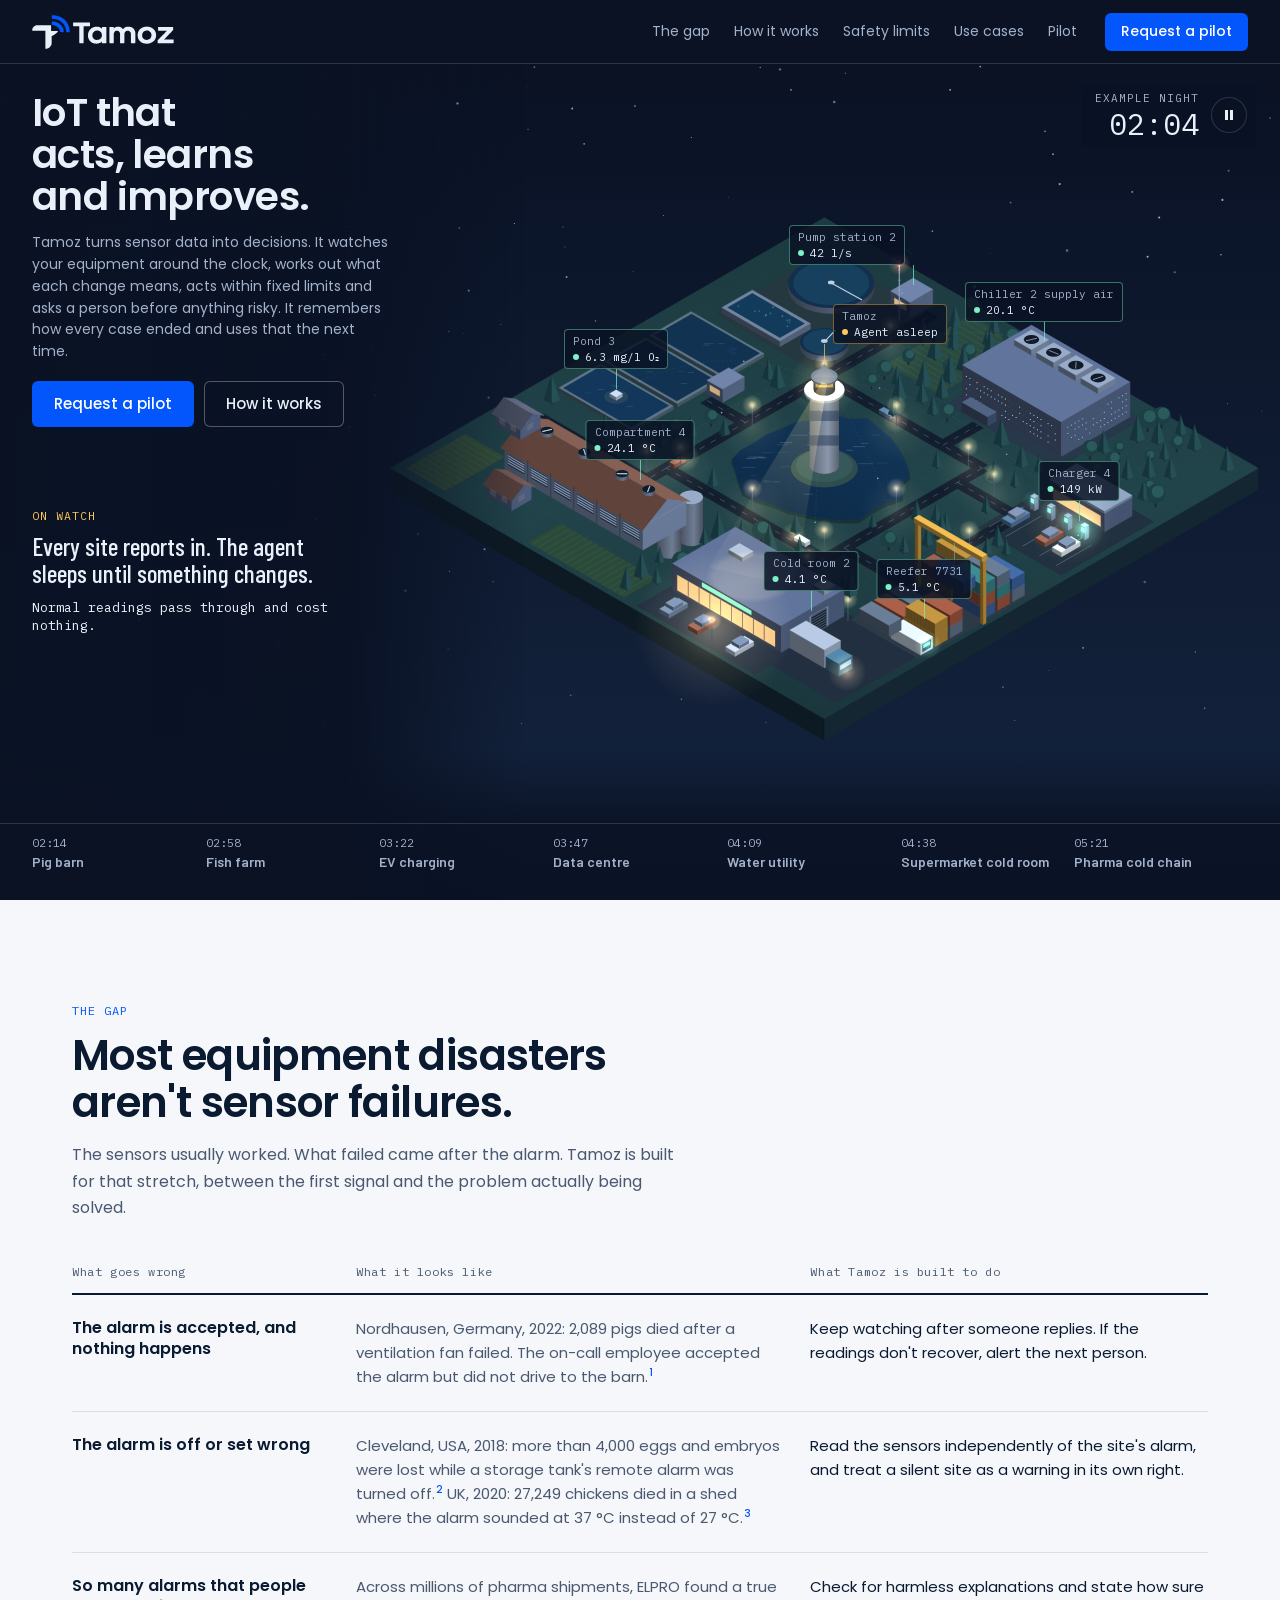
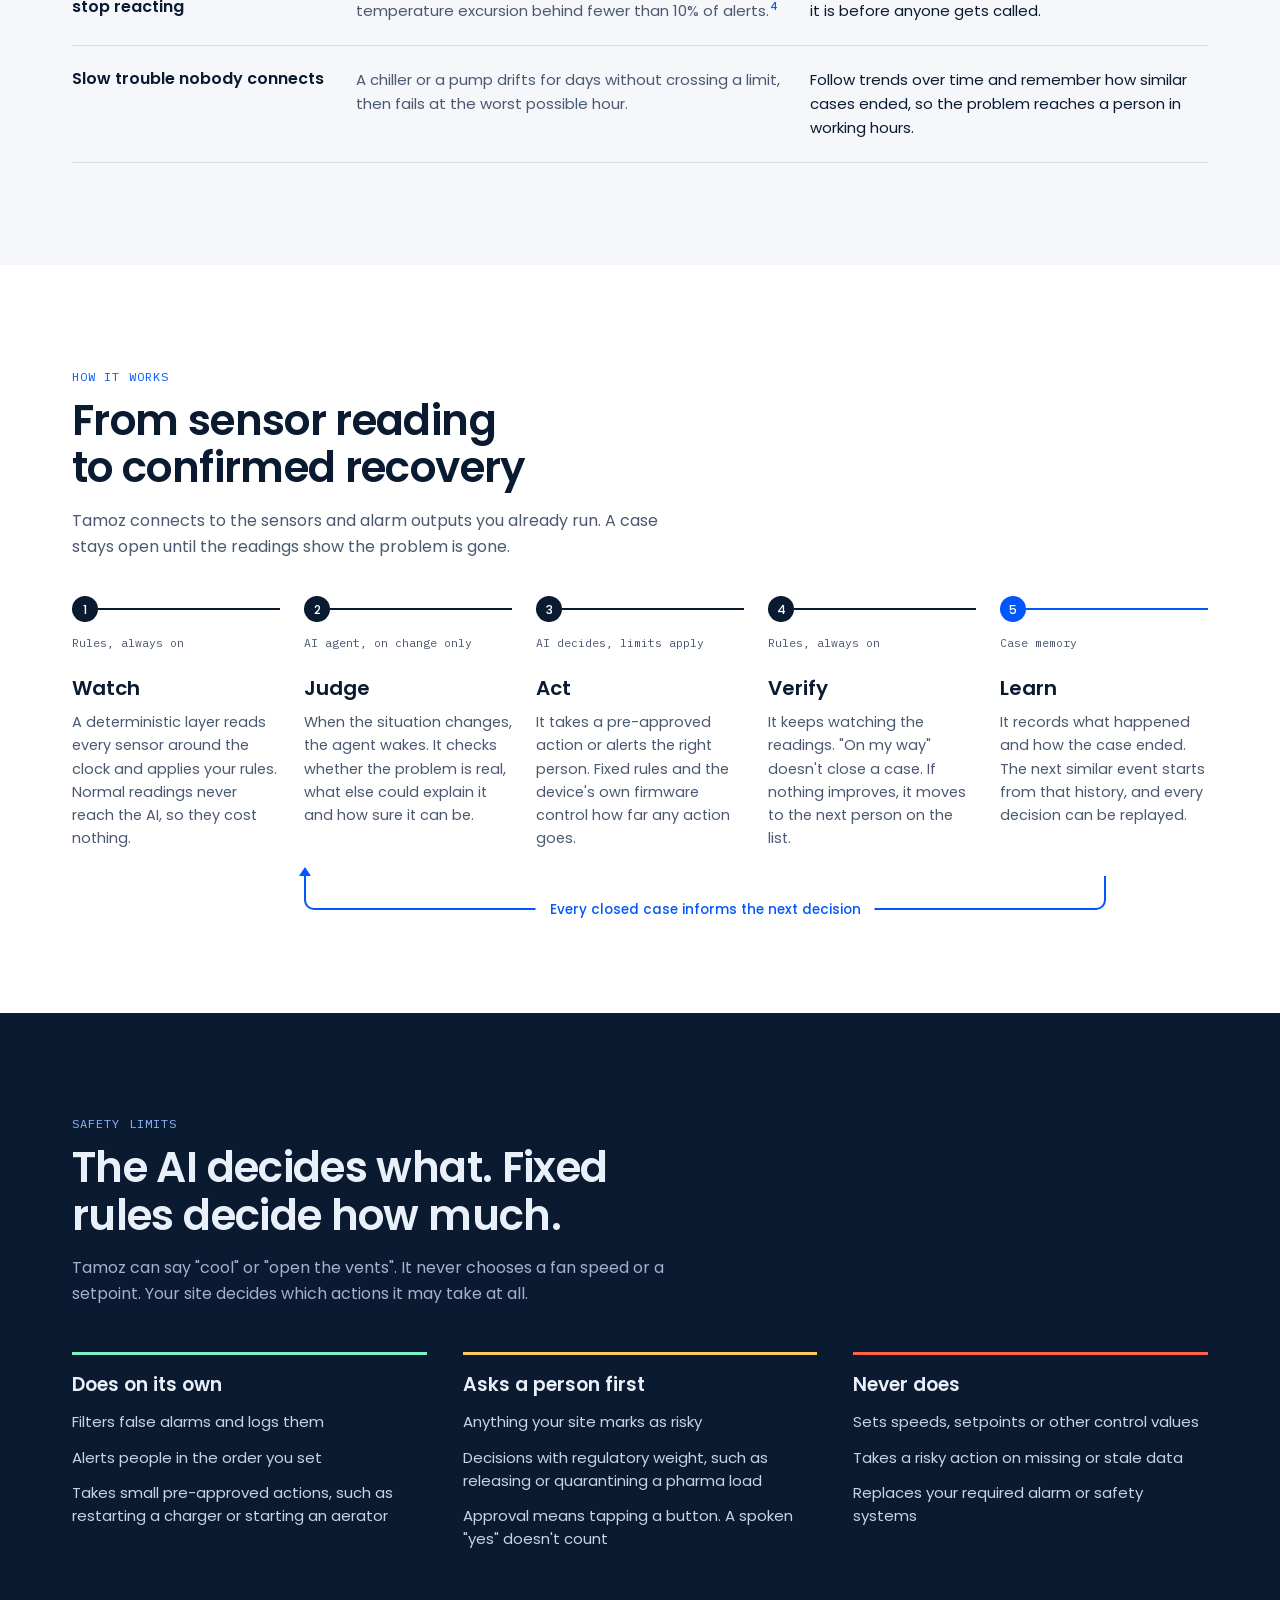
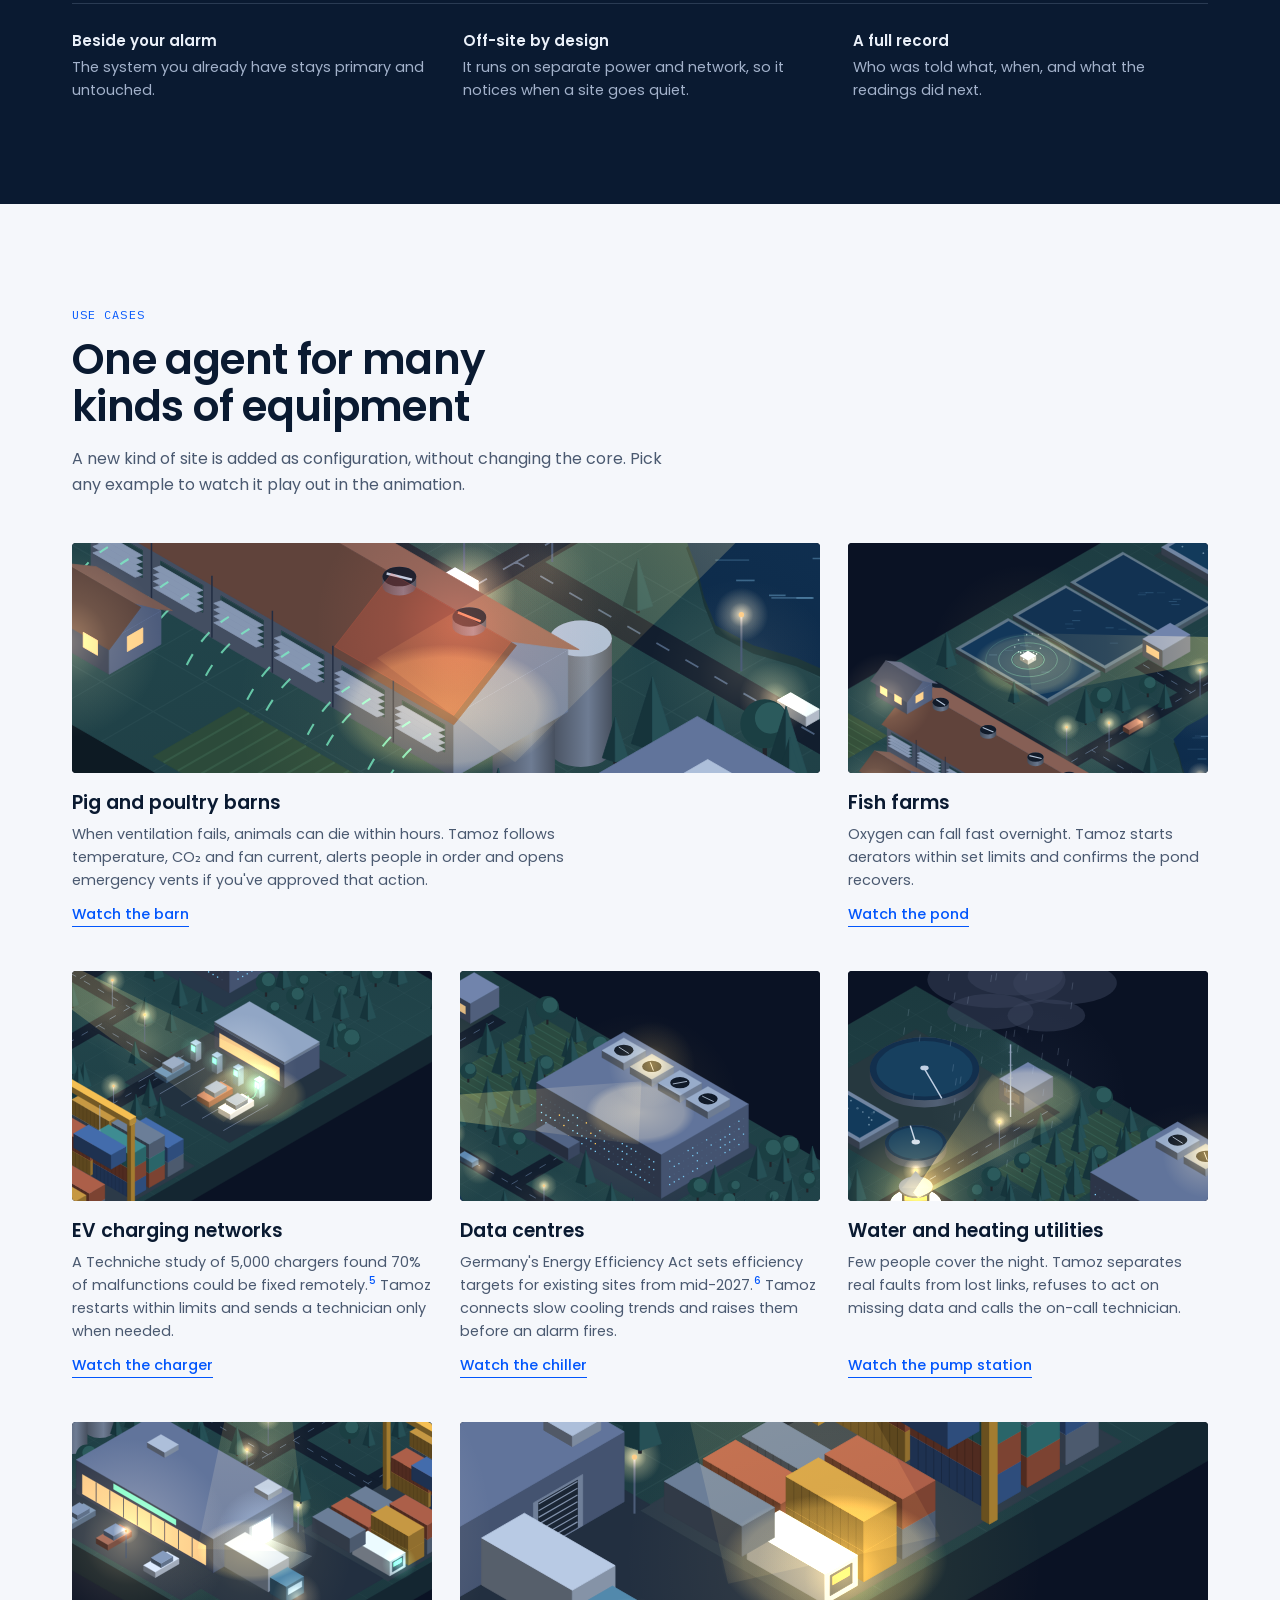
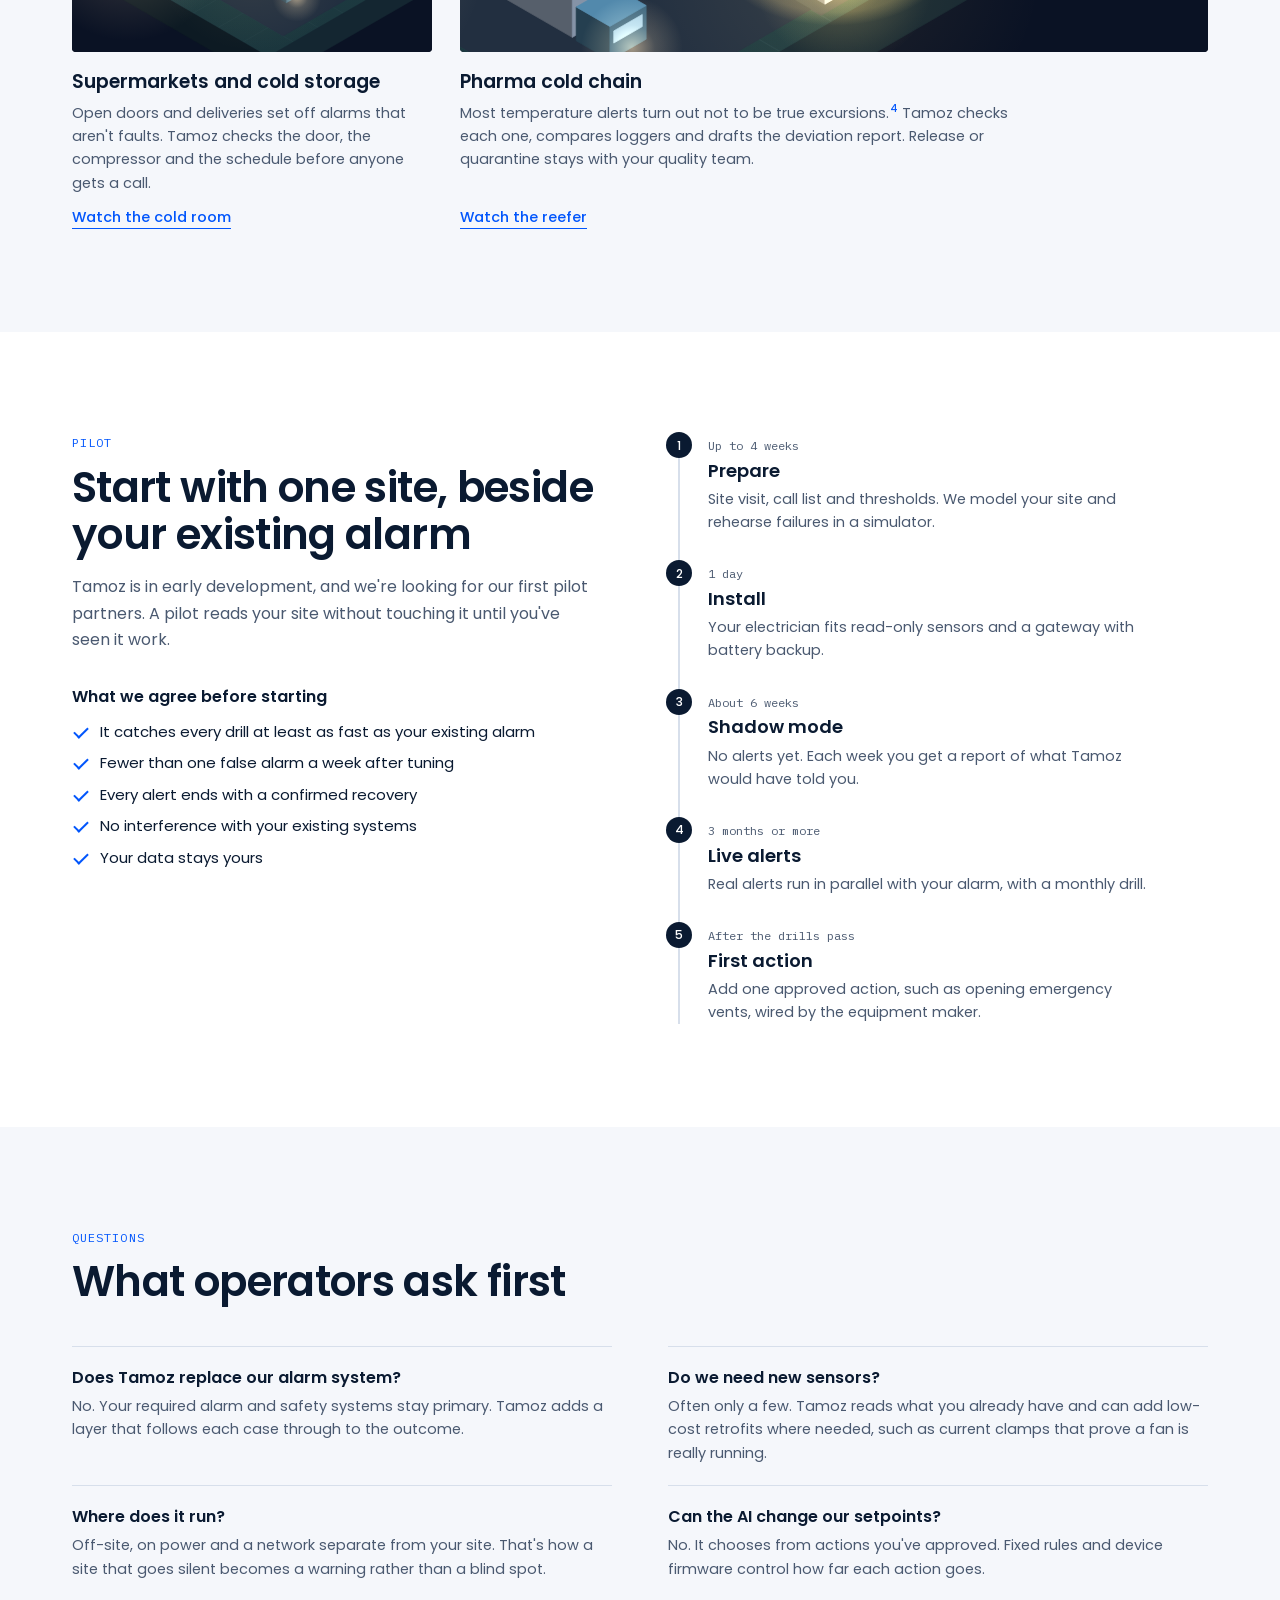
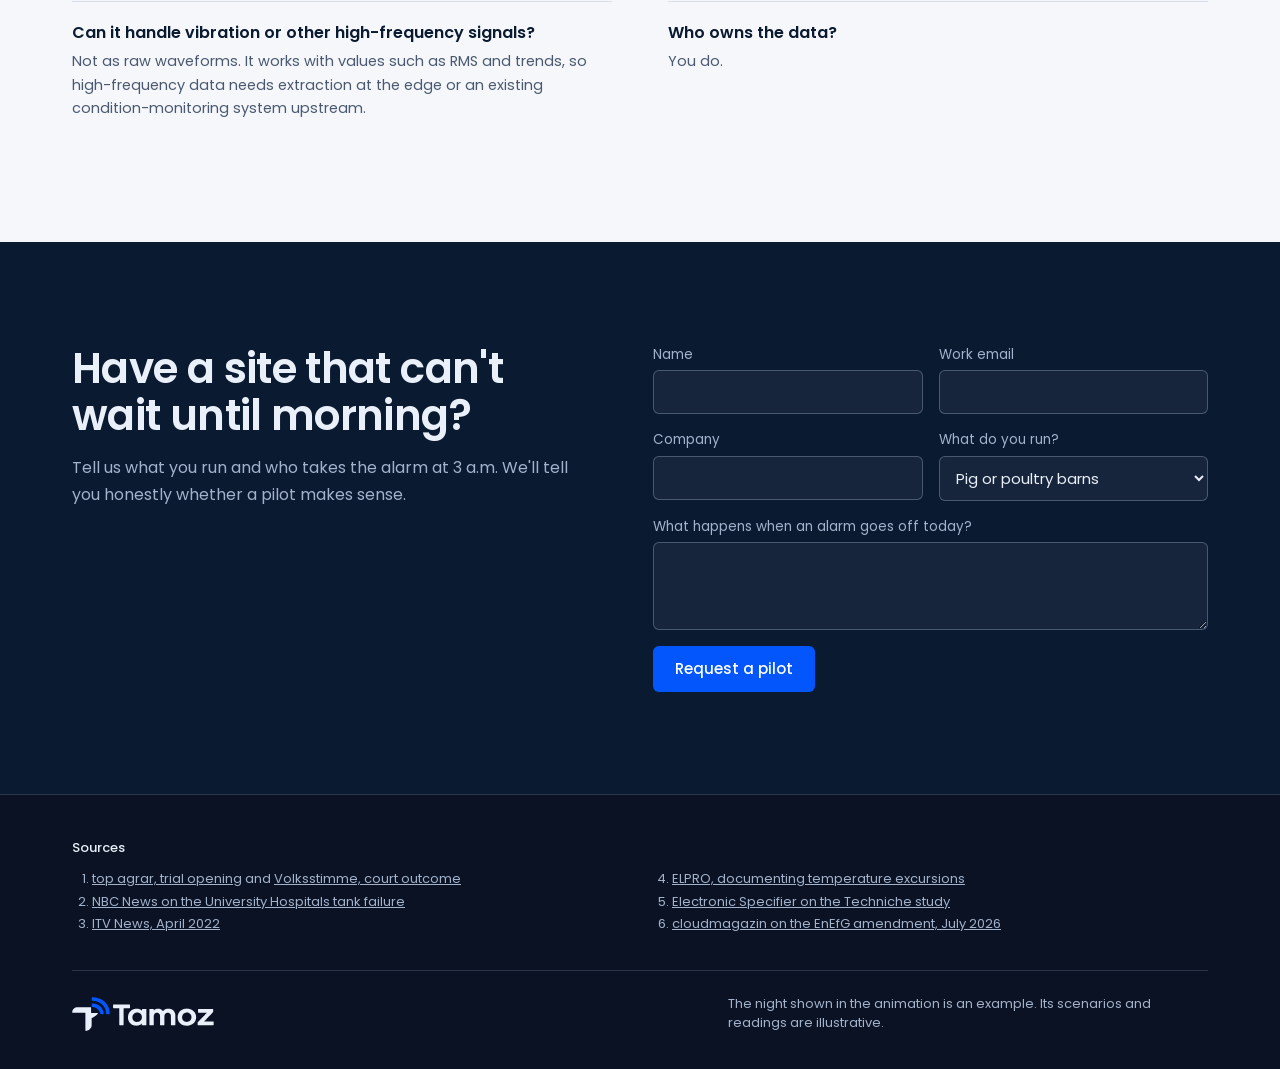
==== commit 06e045b7: "Add SEO/GEO basics and self-host fonts - Self-host Google Fonts (latin + latin-ext woff2) in fonts/ " ====
--- a/index.html
+++ b/index.html
@@ -1,11 +1,135 @@
-<!doctype html><html><head><meta charset=utf8><meta name=viewport content="width=device-width,initial-scale=1,viewport-fit=cover"><style>:root{color-scheme:light;box-sizing:border-box;padding-top:env(safe-area-inset-top,0px);padding-bottom:env(safe-area-inset-bottom,0px)}html{scroll-padding-top:env(safe-area-inset-top,0px)}body{margin:0;padding:0;font:14px -apple-system,BlinkMacSystemFont,sans-serif;background:#fff;color:#000}img{max-width:100%}[hidden]:not([hidden=until-found i]){display:none!important}</style></head><body>
-<title>Tamoz Homepage</title>
-<meta name="claude:viewport-fit-sides" content="cover">
-<meta name="description" content="Tamoz is an AI operator for IoT and physical equipment: it watches sensor data, works out what each change means, acts within fixed limits and asks a person before anything risky.">
-<link rel="preconnect" href="https://fonts.googleapis.com">
-<link rel="preconnect" href="https://fonts.gstatic.com" crossorigin>
-<link rel="stylesheet" href="https://fonts.googleapis.com/css2?family=Barlow+Condensed:wght@500;600&family=Barlow:wght@400;500;600&family=IBM+Plex+Mono:wght@400;500&family=Poppins:wght@400;500;600&display=swap">
+<!doctype html><html lang="en"><head><meta charset="utf-8"><meta name=viewport content="width=device-width,initial-scale=1,viewport-fit=cover"><style>:root{color-scheme:light;box-sizing:border-box;padding-top:env(safe-area-inset-top,0px);padding-bottom:env(safe-area-inset-bottom,0px)}html{scroll-padding-top:env(safe-area-inset-top,0px)}body{margin:0;padding:0;font:14px -apple-system,BlinkMacSystemFont,sans-serif;background:#fff;color:#000}img{max-width:100%}[hidden]:not([hidden=until-found i]){display:none!important}</style>
+<title>Tamoz – AI Operator for IoT Sensors and Equipment Alarms</title>
+<meta name="description" content="Tamoz watches your sensor data around the clock, works out what each alarm means, acts within fixed limits and asks a person before anything risky.">
+<link rel="stylesheet" href="/fonts/fonts.css">
+<!-- seo:start -->
+<link rel="canonical" href="https://tamoz-systems.com/">
+<link rel="icon" href="/favicon.ico" sizes="32x32">
+<link rel="icon" href="/img/icon-192.png" type="image/png" sizes="192x192">
+<link rel="apple-touch-icon" href="/img/apple-touch-icon.png">
+<meta name="theme-color" content="#0a1224">
+<meta property="og:type" content="website">
+<meta property="og:site_name" content="Tamoz">
+<meta property="og:locale" content="en_US">
+<meta property="og:url" content="https://tamoz-systems.com/">
+<meta property="og:title" content="Tamoz – AI Operator for IoT Sensors and Equipment Alarms">
+<meta property="og:description" content="Tamoz watches your sensor data around the clock, works out what each alarm means, acts within fixed limits and asks a person before anything risky.">
+<meta property="og:image" content="https://tamoz-systems.com/img/og-image.jpg">
+<meta property="og:image:width" content="1200">
+<meta property="og:image:height" content="630">
+<meta property="og:image:alt" content="Tamoz logo">
+<meta name="twitter:card" content="summary_large_image">
+<meta name="twitter:title" content="Tamoz – AI Operator for IoT Sensors and Equipment Alarms">
+<meta name="twitter:description" content="Tamoz watches your sensor data around the clock, works out what each alarm means, acts within fixed limits and asks a person before anything risky.">
+<meta name="twitter:image" content="https://tamoz-systems.com/img/og-image.jpg">
+<script type="application/ld+json">
+{
+ "@context": "https://schema.org",
+ "@graph": [
+  {
+   "@type": "Organization",
+   "@id": "https://tamoz-systems.com/#organization",
+   "name": "Tamoz",
+   "url": "https://tamoz-systems.com/",
+   "logo": {
+    "@type": "ImageObject",
+    "url": "https://tamoz-systems.com/img/icon-512.png",
+    "width": 512,
+    "height": 512
+   },
+   "description": "Tamoz is an AI operator for IoT sensors and physical equipment. It watches sensor data, works out what each change means, acts within fixed limits and asks a person before anything risky."
+  },
+  {
+   "@type": "WebSite",
+   "@id": "https://tamoz-systems.com/#website",
+   "url": "https://tamoz-systems.com/",
+   "name": "Tamoz",
+   "inLanguage": "en",
+   "publisher": {
+    "@id": "https://tamoz-systems.com/#organization"
+   }
+  },
+  {
+   "@type": "WebPage",
+   "@id": "https://tamoz-systems.com/#webpage",
+   "url": "https://tamoz-systems.com/",
+   "name": "Tamoz – AI Operator for IoT Sensors and Equipment Alarms",
+   "description": "Tamoz watches your sensor data around the clock, works out what each alarm means, acts within fixed limits and asks a person before anything risky.",
+   "inLanguage": "en",
+   "isPartOf": {
+    "@id": "https://tamoz-systems.com/#website"
+   },
+   "about": {
+    "@id": "https://tamoz-systems.com/#organization"
+   },
+   "primaryImageOfPage": {
+    "@type": "ImageObject",
+    "url": "https://tamoz-systems.com/img/og-image.jpg"
+   }
+  },
+  {
+   "@type": "FAQPage",
+   "@id": "https://tamoz-systems.com/#faq",
+   "isPartOf": {
+    "@id": "https://tamoz-systems.com/#website"
+   },
+   "mainEntity": [
+    {
+     "@type": "Question",
+     "name": "Does Tamoz replace our alarm system?",
+     "acceptedAnswer": {
+      "@type": "Answer",
+      "text": "No. Your required alarm and safety systems stay primary. Tamoz adds a layer that follows each case through to the outcome."
+     }
+    },
+    {
+     "@type": "Question",
+     "name": "Do we need new sensors?",
+     "acceptedAnswer": {
+      "@type": "Answer",
+      "text": "Often only a few. Tamoz reads what you already have and can add low-cost retrofits where needed, such as current clamps that prove a fan is really running."
+     }
+    },
+    {
+     "@type": "Question",
+     "name": "Where does it run?",
+     "acceptedAnswer": {
+      "@type": "Answer",
+      "text": "Off-site, on power and a network separate from your site. That's how a site that goes silent becomes a warning rather than a blind spot."
+     }
+    },
+    {
+     "@type": "Question",
+     "name": "Can the AI change our setpoints?",
+     "acceptedAnswer": {
+      "@type": "Answer",
+      "text": "No. It chooses from actions you've approved. Fixed rules and device firmware control how far each action goes."
+     }
+    },
+    {
+     "@type": "Question",
+     "name": "Can it handle vibration or other high-frequency signals?",
+     "acceptedAnswer": {
+      "@type": "Answer",
+      "text": "Not as raw waveforms. It works with values such as RMS and trends, so high-frequency data needs extraction at the edge or an existing condition-monitoring system upstream."
+     }
+    },
+    {
+     "@type": "Question",
+     "name": "Who owns the data?",
+     "acceptedAnswer": {
+      "@type": "Answer",
+      "text": "You do."
+     }
+    }
+   ]
+  }
+ ]
+}
+</script>
+<!-- seo:end -->
 <style>
+.visually-hidden{position:absolute;width:1px;height:1px;margin:-1px;padding:0;overflow:hidden;clip:rect(0 0 0 0);white-space:nowrap;border:0}
 /* Layout concept: the page opens at night inside one isometric world, then moves into daylight
    sections in the logo's navy, white and signal blue. Amber, red and mint keep the meaning they
    have in the animation: working, alarm, recovered. Single look by choice. */
@@ -54,7 +178,7 @@
 .log{grid-column:1;grid-row:2;align-self:end;display:flex;flex-direction:column;gap:8px;
   padding-block:18px 18px;padding-left:max(32px,env(safe-area-inset-left,0px));padding-right:16px;min-width:0}
 .log-zone{margin:0;font-family:var(--data);font-size:11.5px;letter-spacing:.09em;text-transform:uppercase;color:var(--lantern)}
-.log h2{margin:0;font-family:var(--display);font-weight:500;font-size:25px;line-height:1.08;text-wrap:balance}
+.log .log-title{margin:0;font-family:var(--display);font-weight:500;font-size:25px;line-height:1.08;text-wrap:balance}
 #lines{list-style:none;margin:4px 0 0;padding:0;display:flex;flex-direction:column;gap:6px;min-height:206px}
 #lines li{display:grid;grid-template-columns:42px 1fr;gap:8px;font-family:var(--data);font-size:13px;line-height:1.42;color:var(--muted);animation:rise .4s ease-out both}
 #lines li b{font-weight:400;opacity:.72}
@@ -277,6 +401,8 @@
 }
 </style>
 
+</head>
+<body>
 <svg width="0" height="0" style="position:absolute" aria-hidden="true"><symbol id="tamoz-logo" viewBox="0 0 5429 1301"><path fill="currentColor" fill-rule="evenodd" d="M 1581.445 288.956 C 1580.315 289.415, 1578.007 291.367, 1576.315 293.294 L 1573.239 296.797 1572.483 341.648 C 1571.539 397.597, 1572.142 421.761, 1574.575 425.474 C 1578.710 431.785, 1571.316 431.396, 1695.109 431.821 C 1757.044 432.034, 1808.270 432.549, 1808.944 432.966 C 1810.257 433.777, 1810.798 969.648, 1809.525 1008 C 1808.666 1033.883, 1810.122 1068.550, 1812.237 1072.555 C 1815.474 1078.686, 1812.638 1078.465, 1892.141 1078.806 C 1972.578 1079.151, 1970.136 1079.330, 1973.684 1072.829 C 1975.425 1069.637, 1975.521 1056.379, 1976 751.713 C 1976.428 479.613, 1976.703 433.802, 1977.911 433.055 C 1978.687 432.575, 2030.967 432.029, 2094.088 431.842 C 2208.706 431.500, 2208.858 431.497, 2211.677 429.408 C 2213.230 428.257, 2215.563 425.782, 2216.863 423.908 L 2219.226 420.500 2218.747 359.460 C 2218.232 293.757, 2218.365 295.355, 2212.997 290.498 C 2210.802 288.511, 2209.129 288.499, 1897.145 288.311 C 1724.640 288.207, 1582.575 288.497, 1581.445 288.956 M 193.500 390.174 C 189.650 390.671, 182.450 391.767, 177.500 392.611 C 172.550 393.455, 165.899 394.558, 162.719 395.063 C 159.540 395.568, 155.625 396.660, 154.019 397.490 C 152.413 398.321, 149.934 399, 148.510 399 C 147.086 399, 144.251 399.836, 142.210 400.858 C 140.170 401.880, 137.150 403.035, 135.500 403.425 C 133.850 403.815, 126.488 407.141, 119.139 410.817 C 100.691 420.045, 98.772 421.117, 95.084 424.250 C 93.303 425.762, 91.306 427, 90.646 427 C 85.486 427, 44 468.053, 44 473.160 C 44 473.706, 42.586 475.568, 40.857 477.297 C 39.129 479.025, 37.052 482.024, 36.243 483.961 C 35.433 485.898, 33.698 488.759, 32.386 490.318 C 31.074 491.878, 30 493.931, 30 494.882 C 30 495.833, 28.899 498.104, 27.552 499.929 C 26.206 501.754, 24.798 504.642, 24.424 506.347 C 24.049 508.052, 22.634 511.203, 21.279 513.350 C 19.666 515.905, 18.986 518.147, 19.310 519.843 C 19.625 521.487, 19.111 523.315, 17.903 524.851 C 16.683 526.402, 16 528.859, 16 531.701 C 16 534.138, 15.467 537.114, 14.816 538.316 C 12.238 543.071, 8.886 568.945, 8.906 583.939 C 8.922 595.584, 9.070 596.525, 11.230 598.684 L 13.536 600.991 260.595 601.030 C 480.130 601.065, 507.896 601.239, 509.827 602.591 L 512 604.113 512 943.606 C 512 1306.973, 511.716 1285.802, 516.648 1290.131 C 517.666 1291.025, 520.075 1291.990, 522 1292.275 C 527.235 1293.050, 555.560 1291.161, 563 1289.540 C 566.575 1288.762, 571.460 1287.859, 573.855 1287.534 C 576.250 1287.209, 579.406 1286.324, 580.868 1285.568 C 582.330 1284.812, 585.755 1283.859, 588.479 1283.451 C 591.203 1283.042, 594.797 1281.876, 596.466 1280.858 C 598.135 1279.840, 600.637 1279.006, 602.027 1279.004 C 603.418 1279.002, 605.443 1278.414, 606.527 1277.698 C 607.612 1276.982, 611.769 1275.107, 615.764 1273.533 C 619.760 1271.959, 623.527 1270.070, 624.137 1269.335 C 624.746 1268.601, 625.886 1268, 626.670 1268 C 627.453 1268, 631.374 1266.200, 635.382 1264 C 639.391 1261.800, 643.365 1260, 644.213 1260 C 645.061 1260, 646.343 1259.292, 647.061 1258.427 C 647.779 1257.562, 650.196 1255.926, 652.433 1254.792 C 654.670 1253.659, 657.941 1251.554, 659.702 1250.115 C 661.464 1248.677, 665.488 1245.475, 668.646 1243 C 688.814 1227.193, 713.219 1199.068, 723.315 1180 C 724.917 1176.975, 726.791 1173.825, 727.479 1173 C 728.168 1172.175, 729.045 1170.186, 729.428 1168.579 C 729.811 1166.972, 730.996 1164.549, 732.062 1163.194 C 733.128 1161.839, 734 1159.869, 734 1158.815 C 734 1157.762, 734.707 1155.533, 735.572 1153.861 C 740.118 1145.069, 746.593 1122.921, 749.417 1106.500 C 752.965 1085.869, 753.020 1082.988, 752.418 947.337 C 751.768 800.939, 751.397 811.097, 757.500 808.330 C 759.150 807.582, 761.175 806.527, 762 805.984 C 762.825 805.442, 764.625 804.522, 766 803.938 C 767.375 803.355, 771.200 801.358, 774.500 799.500 C 777.800 797.642, 782.802 795.002, 785.615 793.633 C 788.429 792.264, 791.002 790.437, 791.334 789.572 C 791.696 788.629, 793.130 788, 794.919 788 C 796.723 788, 798.283 787.309, 798.869 786.250 C 799.402 785.288, 801.444 783.600, 803.407 782.500 C 811.310 778.072, 828.653 767.654, 831 765.924 C 833.394 764.161, 851.418 753.244, 860.594 748 C 865.812 745.019, 874.014 739.389, 879.388 735.102 C 881.526 733.396, 883.681 732, 884.176 732 C 884.672 732, 886.951 730.200, 889.240 728 C 891.530 725.800, 893.947 724, 894.612 724 C 895.277 724, 899.349 721.155, 903.660 717.678 C 907.972 714.201, 914.054 709.364, 917.176 706.928 C 926.444 699.698, 951.225 676.684, 959.142 667.956 C 963.189 663.494, 970.649 655.594, 975.721 650.399 C 987.256 638.586, 990.075 633.938, 990.741 625.635 C 991.220 619.665, 991.085 619.167, 988.046 615.706 C 986.114 613.505, 983.591 611.830, 981.674 611.477 C 978.754 610.939, 900.559 610.398, 781.500 610.092 C 755.100 610.025, 732.892 609.584, 732.149 609.113 C 731.033 608.406, 730.711 590.152, 730.302 504.455 L 729.806 400.653 727.404 396.847 C 726.082 394.754, 723.219 392.132, 721.040 391.021 C 717.094 389.008, 716.116 389.001, 458.790 389.136 C 311.925 389.213, 197.480 389.661, 193.500 390.174 M 4379 444.992 C 4374.875 445.449, 4364.525 446.328, 4356 446.944 C 4347.475 447.560, 4337.350 448.702, 4333.500 449.481 C 4329.650 450.260, 4323.372 451.191, 4319.549 451.550 C 4315.726 451.909, 4311.451 452.650, 4310.049 453.198 C 4308.647 453.746, 4304.125 454.781, 4300 455.499 C 4295.875 456.217, 4291.150 457.251, 4289.500 457.797 C 4287.850 458.343, 4284.250 459.552, 4281.500 460.482 C 4278.750 461.413, 4274.528 462.522, 4272.117 462.949 C 4269.707 463.375, 4267.324 464.456, 4266.823 465.353 C 4266.199 466.467, 4264.696 466.935, 4262.066 466.831 C 4259.468 466.730, 4257.331 467.381, 4255.476 468.840 C 4253.966 470.028, 4251.786 471, 4250.631 471 C 4249.476 471, 4246.050 472.192, 4243.016 473.649 C 4239.982 475.106, 4236.150 476.851, 4234.500 477.527 C 4232.850 478.203, 4225.782 481.511, 4218.792 484.878 C 4211.803 488.245, 4205.439 491, 4204.649 491 C 4203.860 491, 4202.947 491.695, 4202.621 492.545 C 4202.295 493.395, 4200.334 494.790, 4198.264 495.645 C 4194.600 497.158, 4191.936 498.951, 4180.280 507.750 C 4177.184 510.087, 4174.233 512, 4173.722 512 C 4173.212 512, 4169.750 514.587, 4166.030 517.750 C 4158.545 524.113, 4157.597 524.893, 4150.453 530.565 C 4140.365 538.575, 4112.994 568.034, 4106.380 578 C 4104.008 581.575, 4098.822 589.225, 4094.857 595 C 4078.195 619.267, 4067.504 641.560, 4058.172 671.500 C 4049.961 697.844, 4049.067 701.155, 4047.924 709.484 C 4047.321 713.876, 4046.649 717.759, 4046.429 718.114 C 4045.223 720.066, 4043.003 760.715, 4043.022 780.500 C 4043.061 820.871, 4048.198 853.114, 4060.121 887.813 C 4062.329 894.241, 4064.511 900.975, 4064.969 902.778 C 4065.427 904.581, 4066.242 906.606, 4066.779 907.278 C 4067.316 907.950, 4068.097 909.625, 4068.515 911 C 4068.933 912.375, 4070.113 914.573, 4071.138 915.885 C 4072.162 917.197, 4073 919.264, 4073 920.480 C 4073 921.695, 4073.900 923.505, 4075 924.500 C 4076.100 925.495, 4077 926.847, 4077 927.504 C 4077 929.100, 4083.745 941.803, 4086.395 945.198 C 4087.553 946.681, 4090.300 950.877, 4092.500 954.522 C 4094.700 958.167, 4098.104 963.253, 4100.065 965.825 C 4102.025 968.396, 4105.272 972.945, 4107.279 975.934 C 4116.634 989.863, 4156.698 1026.837, 4177 1040.279 C 4178.375 1041.190, 4181.300 1043.192, 4183.500 1044.729 C 4185.700 1046.266, 4188.625 1048.095, 4190 1048.794 C 4191.375 1049.492, 4194.975 1051.592, 4198 1053.459 C 4208.969 1060.230, 4236.088 1073.255, 4239.651 1073.464 C 4240.833 1073.533, 4242.508 1074.177, 4243.372 1074.894 C 4244.236 1075.611, 4246.419 1076.555, 4248.222 1076.991 C 4250.025 1077.428, 4255.931 1079.395, 4261.346 1081.362 C 4303.053 1096.512, 4368.115 1103.752, 4420.500 1099.072 C 4464.767 1095.117, 4488.747 1090.693, 4516 1081.454 C 4521.775 1079.496, 4529.650 1076.839, 4533.500 1075.549 C 4547.682 1070.799, 4556.970 1067.250, 4559.418 1065.646 C 4560.799 1064.741, 4562.233 1064, 4562.604 1064 C 4564.198 1064, 4589.220 1050.799, 4595.603 1046.590 C 4597.196 1045.539, 4600.075 1043.699, 4602 1042.500 C 4607.620 1039, 4610.217 1037.201, 4615 1033.496 C 4617.475 1031.579, 4621.250 1028.838, 4623.388 1027.405 C 4634.830 1019.740, 4660.719 996.164, 4671.540 983.556 C 4674.818 979.736, 4679.188 974.827, 4681.250 972.647 C 4683.313 970.466, 4685 968.133, 4685 967.463 C 4685 966.793, 4685.721 965.647, 4686.601 964.916 C 4688.299 963.507, 4695 953.430, 4695 952.285 C 4695 951.914, 4696.228 950.328, 4697.729 948.761 C 4699.230 947.194, 4701.368 944.166, 4702.479 942.033 C 4704.544 938.068, 4708.205 931.634, 4712.454 924.500 C 4718.214 914.831, 4728.135 892.549, 4730.042 885 C 4730.528 883.075, 4731.843 879.717, 4732.963 877.539 C 4734.083 875.360, 4735 872.546, 4735 871.285 C 4735 870.024, 4735.900 867.314, 4737 865.261 C 4738.100 863.209, 4739 860.622, 4739 859.512 C 4739 858.402, 4739.900 854.346, 4741 850.500 C 4742.100 846.654, 4743 841.847, 4743 839.818 C 4743 837.790, 4743.524 834.863, 4744.165 833.315 C 4745.380 830.380, 4746.251 824.337, 4747.889 807.500 C 4748.424 802, 4749.331 795.475, 4749.906 793 C 4751.451 786.348, 4751.227 761.356, 4749.533 751.250 C 4748.726 746.438, 4747.826 738.450, 4747.533 733.500 C 4746.986 724.235, 4746.523 721.257, 4743.105 705 C 4739.365 687.206, 4737.934 681.744, 4736.467 679.649 C 4735.660 678.497, 4735 676.287, 4735 674.738 C 4735 673.188, 4734.155 670.251, 4733.122 668.210 C 4732.089 666.170, 4730.933 663.058, 4730.552 661.295 C 4730.172 659.532, 4728.276 654.357, 4726.340 649.795 C 4724.403 645.233, 4722.561 640.600, 4722.246 639.500 C 4721.715 637.644, 4713.180 621.387, 4710.959 618 C 4710.417 617.175, 4709.053 614.700, 4707.926 612.500 C 4704.230 605.281, 4702.109 601.679, 4699.033 597.396 C 4697.365 595.073, 4696 592.674, 4696 592.064 C 4696 591.454, 4694.200 589.003, 4692 586.616 C 4689.800 584.229, 4688 582.009, 4688 581.683 C 4688 579.969, 4681.653 572.185, 4671.371 561.289 C 4665.034 554.572, 4658.965 547.953, 4657.884 546.580 C 4654.773 542.625, 4633.143 524.641, 4620.504 515.500 C 4617.462 513.300, 4611.623 509.025, 4607.529 506 C 4598.039 498.989, 4591.623 495, 4589.832 495 C 4589.058 495, 4586.866 493.668, 4584.962 492.041 C 4583.058 490.413, 4581.076 489.063, 4580.559 489.041 C 4579.575 488.998, 4561.204 480.392, 4554.802 476.974 C 4552.768 475.888, 4550.518 474.997, 4549.802 474.994 C 4549.086 474.990, 4547.179 474.299, 4545.564 473.457 C 4540.396 470.762, 4501.342 457.997, 4498.291 458.005 C 4497.306 458.008, 4494.475 457.375, 4492 456.600 C 4485.321 454.507, 4474.298 452.216, 4467.500 451.509 C 4464.200 451.165, 4458.350 450.262, 4454.500 449.501 C 4448.274 448.271, 4433.891 446.712, 4417.195 445.458 C 4403.622 444.438, 4385.936 444.222, 4379 444.992 M 3656.500 447.115 C 3651.550 447.580, 3645.475 448.414, 3643 448.969 C 3640.525 449.524, 3634.450 450.444, 3629.500 451.013 C 3624.550 451.582, 3619.375 452.461, 3618 452.967 C 3616.625 453.473, 3612.821 454.413, 3609.547 455.056 C 3606.273 455.700, 3602.223 456.802, 3600.547 457.505 C 3598.871 458.209, 3594.125 459.794, 3590 461.029 C 3585.875 462.263, 3581.150 463.847, 3579.500 464.549 C 3577.850 465.251, 3573.575 467.070, 3570 468.591 C 3566.425 470.112, 3562.825 471.856, 3562 472.468 C 3561.175 473.079, 3558.925 474.375, 3557 475.349 C 3550.656 478.556, 3544.129 482.435, 3537.266 487.075 C 3533.545 489.591, 3528.700 492.799, 3526.500 494.203 C 3516.260 500.737, 3497.398 519.475, 3487.194 533.250 C 3484.852 536.413, 3482.299 539, 3481.522 539 C 3480.745 539, 3477.207 535.288, 3473.660 530.750 C 3466.476 521.558, 3441.968 497.914, 3435 493.452 C 3432.525 491.867, 3428.413 488.867, 3425.861 486.785 C 3423.310 484.703, 3420.515 483, 3419.650 483 C 3418.785 483, 3417.215 482.073, 3416.159 480.941 C 3413.610 478.204, 3393.386 467, 3390.997 467 C 3389.963 467, 3388.862 466.585, 3388.549 466.079 C 3387.915 465.053, 3382.545 463.069, 3373.500 460.519 C 3370.200 459.589, 3366.150 458.378, 3364.500 457.828 C 3358.303 455.764, 3345.162 452.905, 3335.500 451.520 C 3330 450.732, 3322.575 449.626, 3319 449.063 C 3301.058 446.239, 3249.461 449.097, 3237.730 453.564 C 3235.656 454.354, 3232.826 455, 3231.440 455 C 3230.054 455, 3227.156 455.900, 3225 457 C 3222.844 458.100, 3220.268 459, 3219.275 459 C 3218.282 459, 3215.902 459.840, 3213.985 460.867 C 3212.068 461.893, 3208.962 463.071, 3207.083 463.483 C 3205.204 463.895, 3202.279 465.078, 3200.583 466.112 C 3198.887 467.146, 3196.557 467.994, 3195.405 467.996 C 3194.253 467.998, 3192.519 468.874, 3191.551 469.943 C 3190.584 471.012, 3188.550 472.160, 3187.031 472.493 C 3185.513 472.827, 3183.373 473.936, 3182.276 474.958 C 3181.179 475.980, 3178.530 477.775, 3176.391 478.948 C 3170.925 481.943, 3166.025 485.409, 3162.362 488.869 C 3160.636 490.499, 3157.486 492.933, 3155.362 494.276 C 3151.536 496.696, 3147.986 500.324, 3138.692 511.315 C 3130.470 521.038, 3130.284 520.666, 3130.090 494.068 C 3129.927 471.814, 3129.381 469.181, 3123.986 464.642 L 3121.211 462.307 3051.356 461.592 C 3012.935 461.198, 2979.475 461.193, 2977 461.579 C 2971.541 462.431, 2965.403 465.377, 2964.135 467.753 C 2963.568 468.817, 2963.072 586.631, 2962.866 769 C 2962.546 1053.123, 2962.619 1068.666, 2964.285 1071.741 C 2968.182 1078.930, 2962.974 1078.500, 3046.099 1078.500 C 3130.214 1078.500, 3122.816 1079.197, 3127.065 1070.872 C 3128.850 1067.374, 3128.900 1061.560, 3128.468 909.872 C 3128.040 760.055, 3128.410 730.203, 3130.882 715 C 3132.717 703.711, 3134.907 693.377, 3136.286 689.500 C 3137.068 687.300, 3138.019 683.814, 3138.399 681.754 C 3139.599 675.240, 3150.603 654.785, 3156.825 647.500 C 3171.823 629.941, 3179.183 624.072, 3197 615.462 C 3210.978 608.707, 3211.949 608.328, 3218.500 607.057 C 3221.800 606.417, 3226.799 605.191, 3229.608 604.332 C 3236.118 602.343, 3277.097 602.697, 3279.161 604.761 C 3279.842 605.442, 3282.494 606, 3285.054 606 C 3288.632 606, 3290.331 606.578, 3292.405 608.500 C 3294.023 609.999, 3296.291 611, 3298.071 611 C 3299.704 611, 3302.943 612.207, 3305.270 613.682 C 3307.596 615.157, 3311.300 617.078, 3313.500 617.950 C 3322.591 621.555, 3336.778 634.243, 3345.015 646.135 C 3350.810 654.501, 3362 677.478, 3362 681.011 C 3362 682.093, 3362.913 685.346, 3364.029 688.239 C 3365.145 691.133, 3366.966 699.350, 3368.076 706.500 C 3370.050 719.222, 3370.088 723.238, 3369.822 894.523 C 3369.552 1068.826, 3369.559 1069.561, 3371.580 1073.021 C 3375.250 1079.304, 3371.505 1079.041, 3453.045 1078.758 C 3523.317 1078.515, 3527.750 1078.395, 3530.378 1076.672 C 3536.256 1072.820, 3535.936 1082.909, 3535.950 900.857 C 3535.958 800.051, 3536.350 729.517, 3536.936 723.484 C 3538.084 711.657, 3540.442 697.597, 3541.937 693.666 C 3542.522 692.128, 3543 689.999, 3543 688.935 C 3543 687.132, 3551.597 668.885, 3557.817 657.486 C 3564.207 645.776, 3582.040 627.739, 3593.294 621.604 C 3604.540 615.473, 3613.803 611.294, 3618 610.457 C 3619.925 610.073, 3622.715 609.138, 3624.200 608.380 C 3625.686 607.621, 3628.745 607, 3631 607 C 3633.255 607, 3636.497 606.277, 3638.206 605.393 C 3642.548 603.148, 3682.055 602.458, 3689.500 604.497 C 3695.980 606.272, 3705.679 608.885, 3709.554 609.901 C 3720.897 612.873, 3742.729 626.596, 3751.598 636.329 C 3762.784 648.603, 3777 672.802, 3777 679.568 C 3777 680.960, 3777.686 683.426, 3778.524 685.047 C 3779.362 686.668, 3780.708 692.383, 3781.514 697.747 C 3782.320 703.111, 3783.487 709.525, 3784.106 712 C 3784.911 715.215, 3785.367 766.907, 3785.702 892.965 C 3786.217 1086.675, 3785.734 1073.163, 3792.267 1076.733 C 3795.278 1078.379, 3800.678 1078.498, 3871 1078.474 C 3954.757 1078.446, 3950.844 1078.762, 3954.024 1071.757 C 3955.911 1067.600, 3955.956 1063.275, 3955.944 887 C 3955.936 763.921, 3955.586 703.160, 3954.843 696 C 3954.243 690.225, 3953.625 683.475, 3953.470 681 C 3953.314 678.525, 3952.713 673.125, 3952.135 669 C 3951.557 664.875, 3950.626 658.011, 3950.066 653.747 C 3949.506 649.483, 3948.424 644.758, 3947.662 643.247 C 3946.899 641.736, 3946.035 638.615, 3945.741 636.310 C 3945.447 634.006, 3944.485 630.674, 3943.603 628.906 C 3942.721 627.139, 3941.990 624.749, 3941.978 623.596 C 3941.966 622.443, 3941.024 619.475, 3939.884 617 C 3938.745 614.525, 3937.221 610.475, 3936.499 608 C 3933.488 597.680, 3922.341 572.947, 3920.067 571.542 C 3919.565 571.231, 3918.871 569.689, 3918.525 568.114 C 3918.179 566.539, 3916.795 564.216, 3915.448 562.951 C 3914.102 561.686, 3913 560.136, 3913 559.506 C 3913 558.278, 3906.860 549.422, 3902.595 544.500 C 3901.165 542.850, 3897.915 538.800, 3895.371 535.500 C 3884.698 521.653, 3862.229 501.578, 3846.121 491.500 C 3845.242 490.950, 3843.445 489.712, 3842.127 488.750 C 3840.809 487.788, 3838.999 487, 3838.106 487 C 3837.212 487, 3835.919 486.100, 3835.232 485 C 3834.545 483.900, 3833.500 483, 3832.910 483 C 3832.319 483, 3829.149 481.425, 3825.865 479.500 C 3822.580 477.575, 3819.305 476, 3818.586 476 C 3817.867 476, 3815.621 474.875, 3813.595 473.500 C 3811.569 472.125, 3809.144 470.997, 3808.206 470.993 C 3807.268 470.990, 3805.150 470.093, 3803.500 469 C 3801.850 467.907, 3799.723 467.010, 3798.774 467.007 C 3797.825 467.003, 3795.575 466.102, 3793.774 465.004 C 3791.973 463.906, 3789.093 463.006, 3787.372 463.004 C 3785.652 463.002, 3783.695 462.337, 3783.022 461.526 C 3782.349 460.716, 3780.157 459.774, 3778.150 459.433 C 3776.142 459.092, 3771.800 458.010, 3768.500 457.028 C 3754.715 452.926, 3744.920 451.257, 3712.500 447.485 C 3699.420 445.963, 3670.784 445.774, 3656.500 447.115 M 2452.500 449.057 C 2450.300 449.512, 2445.125 449.928, 2441 449.980 C 2431.999 450.094, 2408.626 453.222, 2397 455.868 C 2388.386 457.829, 2370.668 462.670, 2365 464.613 C 2362.525 465.461, 2358.898 466.494, 2356.941 466.909 C 2354.983 467.323, 2352.058 468.350, 2350.441 469.192 C 2348.823 470.034, 2345.925 471.283, 2344 471.968 C 2342.075 472.652, 2338.803 473.841, 2336.728 474.609 C 2331.419 476.574, 2310.816 486.938, 2308.950 488.582 C 2308.098 489.333, 2305.623 490.581, 2303.450 491.355 C 2301.278 492.129, 2297.025 494.388, 2294 496.375 C 2283.095 503.538, 2271.720 511.577, 2266.941 515.500 C 2264.261 517.700, 2259.342 521.750, 2256.010 524.500 C 2250.297 529.215, 2222.603 556.861, 2214.996 565.444 C 2208.306 572.991, 2190 599.376, 2190 601.470 C 2190 602.141, 2189.100 603.505, 2188 604.500 C 2186.900 605.495, 2186 607.070, 2186 608 C 2186 608.930, 2185.126 610.481, 2184.057 611.449 C 2182.988 612.416, 2181.828 614.506, 2181.480 616.092 C 2181.131 617.679, 2180.488 619.199, 2180.050 619.469 C 2179.612 619.740, 2178.021 622.557, 2176.515 625.731 C 2175.008 628.904, 2172.701 633.629, 2171.388 636.232 C 2170.075 638.834, 2169 641.586, 2169 642.347 C 2169 643.108, 2168.084 644.895, 2166.964 646.318 C 2165.845 647.742, 2164.099 651.290, 2163.086 654.203 C 2162.072 657.116, 2160.048 662.875, 2158.589 667 C 2155.690 675.190, 2150.463 695.274, 2148.958 704 C 2139.590 758.333, 2139.168 806.230, 2147.673 850 C 2150.643 865.282, 2151.714 869.576, 2153.337 872.700 C 2154.252 874.461, 2155 877.471, 2155 879.391 C 2155 881.311, 2155.397 883.127, 2155.883 883.427 C 2156.368 883.727, 2158.214 888.591, 2159.986 894.236 C 2161.757 899.881, 2163.835 905.694, 2164.603 907.154 C 2165.372 908.614, 2166 910.550, 2166 911.456 C 2166 913.002, 2167.712 916.754, 2172.181 925 C 2173.224 926.925, 2175.137 930.768, 2176.433 933.540 C 2177.729 936.312, 2179.512 939.180, 2180.395 939.912 C 2181.278 940.645, 2182 942.432, 2182 943.882 C 2182 945.436, 2182.821 947.032, 2184 947.768 C 2185.100 948.455, 2186 950.086, 2186 951.393 C 2186 952.825, 2186.994 954.421, 2188.500 955.408 C 2189.875 956.309, 2191 957.977, 2191 959.115 C 2191 960.253, 2191.924 962.380, 2193.054 963.842 C 2199.308 971.937, 2201 974.373, 2201 975.280 C 2201 975.832, 2202.355 977.683, 2204.010 979.392 C 2205.666 981.102, 2208.642 984.525, 2210.624 987 C 2223.219 1002.727, 2257.284 1034.238, 2274.168 1045.778 C 2282.092 1051.194, 2285.204 1053.013, 2287.552 1053.602 C 2288.928 1053.948, 2290.507 1055.078, 2291.062 1056.115 C 2291.616 1057.152, 2293.110 1058, 2294.380 1058 C 2295.651 1058, 2297.505 1058.900, 2298.500 1060 C 2299.495 1061.100, 2301.028 1062.008, 2301.905 1062.017 C 2302.782 1062.026, 2305.750 1063.369, 2308.500 1065 C 2311.250 1066.631, 2314.218 1067.974, 2315.095 1067.983 C 2315.972 1067.992, 2317.497 1068.891, 2318.482 1069.980 C 2319.468 1071.070, 2321.900 1072.257, 2323.887 1072.619 C 2325.874 1072.981, 2329.075 1074.066, 2331 1075.029 C 2335.043 1077.053, 2337.051 1077.789, 2354 1083.460 C 2372.611 1089.687, 2375.668 1090.448, 2394.500 1093.551 C 2419.592 1097.686, 2428.438 1098.350, 2459 1098.396 C 2490.928 1098.444, 2500.071 1097.671, 2525 1092.818 C 2530.775 1091.694, 2537.300 1090.452, 2539.500 1090.059 C 2541.700 1089.666, 2546.200 1088.432, 2549.500 1087.316 C 2552.800 1086.201, 2558.650 1084.268, 2562.500 1083.020 C 2566.350 1081.772, 2574.516 1078.558, 2580.647 1075.876 C 2586.778 1073.194, 2592.120 1071, 2592.517 1071 C 2594.973 1071, 2620.019 1055.147, 2629.500 1047.591 C 2633.350 1044.523, 2638.918 1040.154, 2641.874 1037.883 C 2644.830 1035.612, 2652.103 1029.063, 2658.037 1023.331 C 2667.782 1013.915, 2671.137 1011.874, 2669.391 1016.422 C 2669.053 1017.304, 2669.233 1018.582, 2669.790 1019.263 C 2670.414 1020.024, 2670.803 1029.919, 2670.802 1045 C 2670.800 1070.270, 2671.171 1073.060, 2674.992 1076.500 C 2677.175 1078.465, 2678.607 1078.500, 2756.857 1078.480 C 2800.661 1078.469, 2837.770 1078.115, 2839.323 1077.693 C 2841.391 1077.131, 2842.727 1075.666, 2844.323 1072.213 L 2846.500 1067.500 2846.752 770.500 C 2846.991 489.193, 2846.912 473.319, 2845.252 470.071 C 2841.095 461.935, 2847.201 462.500, 2763.474 462.500 L 2689.096 462.500 2685.158 466.345 C 2681.364 470.051, 2681.199 470.486, 2680.625 478.345 C 2679.673 491.393, 2679.461 526.382, 2680.327 527.750 C 2680.762 528.438, 2680.840 529.450, 2680.500 530 C 2679.435 531.723, 2677.293 531.097, 2675.645 528.582 C 2672.070 523.126, 2645.767 499, 2643.393 499 C 2642.973 499, 2641.700 498.139, 2640.564 497.087 C 2639.429 496.035, 2636.271 493.997, 2633.547 492.558 C 2630.823 491.119, 2627.785 489.211, 2626.797 488.316 C 2623.689 485.504, 2612.573 479.001, 2610.872 479.001 C 2609.977 479, 2608.709 478.354, 2608.053 477.564 C 2607.398 476.775, 2605.430 475.825, 2603.681 475.453 C 2601.931 475.081, 2599.825 474.203, 2599 473.500 C 2598.175 472.797, 2596.069 471.919, 2594.319 471.547 C 2592.570 471.175, 2590.602 470.225, 2589.947 469.436 C 2589.291 468.646, 2587.798 467.986, 2586.628 467.969 C 2585.457 467.952, 2582.250 466.831, 2579.500 465.478 C 2576.750 464.125, 2573.537 463.014, 2572.359 463.009 C 2571.182 463.004, 2568.257 462.110, 2565.859 461.022 C 2563.462 459.934, 2560.299 459.034, 2558.831 459.022 C 2557.363 459.010, 2554.888 458.362, 2553.331 457.583 C 2549.821 455.825, 2530.847 452.341, 2517.500 451.003 C 2512 450.452, 2503.450 449.559, 2498.500 449.018 C 2487.837 447.854, 2458.196 447.879, 2452.500 449.057 M 4842 461.880 C 4831.352 462.575, 4829.094 463.494, 4826.089 468.355 C 4824.030 471.688, 4824 472.608, 4824 532.967 C 4824 587.567, 4824.177 594.571, 4825.635 597.643 C 4828.942 604.612, 4815.877 604.093, 4995.603 604.395 C 5102.053 604.574, 5158.412 605.012, 5159.067 605.667 C 5159.731 606.331, 5158.466 608.162, 5155.283 611.142 C 5152.652 613.604, 5146.704 619.642, 5142.065 624.559 C 5132.757 634.425, 5120.441 647.180, 5074.978 694.040 C 5058.191 711.343, 5039.741 730.449, 5033.978 736.498 C 5028.215 742.547, 5015.581 755.597, 5005.903 765.498 C 4996.225 775.399, 4975.525 796.991, 4959.903 813.480 C 4944.281 829.970, 4914.625 860.962, 4894 882.353 C 4873.375 903.744, 4853.178 924.903, 4849.118 929.373 C 4845.058 933.843, 4835.535 943.800, 4827.955 951.500 C 4820.376 959.200, 4812.897 967.048, 4811.337 968.940 L 4808.500 972.381 4808.213 1020.836 L 4807.926 1069.290 4810.465 1073.127 C 4811.861 1075.237, 4814.015 1077.168, 4815.252 1077.418 C 4821.841 1078.753, 4865.445 1079.005, 5070.610 1078.894 C 5194.300 1078.827, 5320.712 1078.868, 5351.527 1078.985 C 5413.030 1079.218, 5414.356 1079.113, 5418.200 1073.725 L 5420.500 1070.500 5420.500 1008.323 C 5420.500 946.766, 5420.479 946.118, 5418.404 943.323 C 5417.252 941.770, 5414.777 939.995, 5412.904 939.379 C 5410.484 938.581, 5361.794 938.032, 5244.500 937.479 C 5045.824 936.543, 5058.331 936.654, 5057.497 935.825 C 5056.386 934.723, 5058.192 932.465, 5063.571 928.229 C 5066.360 926.033, 5073.105 918.896, 5078.559 912.368 C 5084.013 905.841, 5102.441 886.325, 5119.511 869 C 5136.580 851.675, 5153.983 833.675, 5158.183 829 C 5162.383 824.325, 5172.204 814.200, 5180.007 806.500 C 5187.811 798.800, 5200.986 785.075, 5209.284 776 C 5217.583 766.925, 5233.355 750.504, 5244.335 739.510 C 5255.314 728.515, 5268.803 714.565, 5274.310 708.510 C 5279.818 702.454, 5293.607 688.050, 5304.953 676.500 C 5316.299 664.950, 5328.918 651.900, 5332.995 647.500 C 5337.072 643.100, 5352.740 626.932, 5367.812 611.571 C 5382.885 596.210, 5396.856 581.175, 5398.859 578.159 L 5402.500 572.676 5402.831 523.997 C 5403.059 490.573, 5402.816 474.030, 5402.056 471.209 C 5400.801 466.547, 5397.335 463.601, 5392 462.659 C 5387.350 461.839, 4854.212 461.083, 4842 461.880 M 2462 595.944 C 2460.625 596.392, 2456.350 597.323, 2452.500 598.013 C 2448.650 598.703, 2444.285 599.882, 2442.800 600.634 C 2441.314 601.385, 2438.347 602, 2436.205 602 C 2433.580 602, 2431.720 602.652, 2430.500 604 C 2429.239 605.394, 2427.420 606, 2424.500 606 C 2421.574 606, 2419.762 606.606, 2418.492 608.009 C 2417.492 609.113, 2414.942 610.536, 2412.825 611.170 C 2410.708 611.805, 2408.476 612.926, 2407.866 613.662 C 2407.255 614.398, 2406.248 615.001, 2405.628 615.003 C 2405.007 615.004, 2401.890 616.579, 2398.700 618.503 C 2395.510 620.426, 2392.251 622, 2391.458 622 C 2390.666 622, 2389.451 622.938, 2388.758 624.085 C 2388.066 625.232, 2385.250 627.309, 2382.500 628.700 C 2376.952 631.508, 2353.856 654.100, 2349.533 660.948 C 2348.126 663.176, 2346.540 665, 2346.008 665 C 2345.476 665, 2344.067 666.913, 2342.876 669.250 C 2341.686 671.587, 2339.690 674.850, 2338.441 676.500 C 2336.297 679.333, 2329.148 693.737, 2325.537 702.500 C 2321.188 713.053, 2316.742 729.250, 2315.380 739.500 C 2315.014 742.250, 2314.085 746.298, 2313.315 748.496 C 2311.736 753.004, 2311.545 798.409, 2313.062 808.790 C 2314.918 821.489, 2317.604 834.625, 2318.767 836.684 C 2319.445 837.886, 2320 839.811, 2320 840.963 C 2320 842.115, 2321.350 845.731, 2323 849 C 2324.650 852.269, 2326 855.576, 2326 856.349 C 2326 857.122, 2326.675 858.315, 2327.500 859 C 2328.325 859.685, 2329 861.283, 2329 862.551 C 2329 863.819, 2329.620 865.477, 2330.378 866.235 C 2331.136 866.993, 2333.258 870.513, 2335.095 874.057 C 2338.543 880.711, 2339.923 882.878, 2346.316 891.672 C 2350.693 897.693, 2378.313 924, 2380.258 924 C 2380.983 924, 2383.134 925.332, 2385.038 926.959 C 2386.942 928.587, 2388.993 929.937, 2389.595 929.959 C 2390.197 929.982, 2391.505 930.900, 2392.500 932 C 2393.495 933.100, 2394.966 934, 2395.769 934 C 2396.571 934, 2398.864 934.827, 2400.864 935.839 C 2408.667 939.785, 2411.874 941.074, 2422.204 944.420 C 2448.679 952.994, 2481.562 955.514, 2514.500 951.492 C 2539.078 948.491, 2569.683 939.666, 2577 933.469 C 2577.825 932.771, 2580.075 931.473, 2582 930.586 C 2583.925 929.699, 2588.650 926.961, 2592.500 924.501 C 2596.350 922.041, 2600.625 919.547, 2602 918.958 C 2603.375 918.369, 2605.450 916.900, 2606.611 915.694 C 2607.772 914.487, 2612.404 910.350, 2616.904 906.500 C 2621.403 902.650, 2627.873 896.125, 2631.281 892 C 2634.688 887.875, 2638.944 882.968, 2640.738 881.097 C 2642.532 879.225, 2644 876.895, 2644 875.919 C 2644 874.943, 2645.015 873.325, 2646.254 872.323 C 2647.494 871.320, 2649.087 869.375, 2649.794 868 C 2652.116 863.483, 2653.653 861.041, 2655.363 859.152 C 2656.290 858.127, 2656.797 856.633, 2656.489 855.832 C 2656.181 855.030, 2656.845 853.545, 2657.965 852.532 C 2659.084 851.519, 2660 849.827, 2660 848.773 C 2660 847.719, 2661.091 844.976, 2662.423 842.678 C 2663.756 840.380, 2665.521 836.025, 2666.345 833 C 2667.168 829.975, 2668.582 824.800, 2669.486 821.500 C 2673.421 807.133, 2674.049 803.883, 2674.994 793 C 2677.266 766.840, 2673.425 726.690, 2667.579 715.500 C 2666.718 713.850, 2666.010 711.849, 2666.006 711.053 C 2666.003 710.257, 2663.075 703.416, 2659.500 695.852 C 2655.925 688.287, 2653 681.391, 2653 680.527 C 2653 679.662, 2651.200 677.003, 2649 674.616 C 2646.800 672.229, 2645 669.859, 2645 669.349 C 2645 668.163, 2627.826 647.310, 2624.124 644 C 2617.037 637.665, 2604.050 627, 2603.422 627 C 2603.038 627, 2599.043 624.525, 2594.543 621.500 C 2590.043 618.475, 2585.935 616, 2585.413 616 C 2584.891 616, 2582.809 614.875, 2580.785 613.500 C 2578.762 612.125, 2576.295 610.998, 2575.303 610.996 C 2574.311 610.994, 2572.150 610.177, 2570.500 609.181 C 2565.555 606.194, 2542.056 598.960, 2530.500 596.867 C 2522.462 595.411, 2465.969 594.650, 2462 595.944 M 4370.500 597.032 C 4365.550 597.507, 4359.953 598.428, 4358.061 599.080 C 4356.170 599.732, 4352.120 600.844, 4349.061 601.551 C 4339.995 603.645, 4330.721 606.532, 4327.300 608.324 C 4325.539 609.246, 4323.553 610, 4322.885 610 C 4321.094 610, 4307.308 616.693, 4306.540 617.935 C 4306.178 618.521, 4305.043 619, 4304.018 619 C 4302.992 619, 4300.878 620.074, 4299.318 621.386 C 4297.759 622.698, 4294.912 624.507, 4292.992 625.407 C 4279.451 631.749, 4254.344 657.537, 4243.949 675.778 C 4243.096 677.275, 4241.379 680.300, 4240.133 682.500 C 4238.887 684.700, 4236.781 688.300, 4235.453 690.500 C 4234.126 692.700, 4232.537 695.625, 4231.923 697 C 4231.309 698.375, 4230.201 700.850, 4229.462 702.500 C 4225.106 712.219, 4219 730.969, 4219 734.624 C 4219 736.343, 4218.395 739.493, 4217.656 741.624 C 4213.326 754.109, 4212.908 799.970, 4216.951 819 C 4218.061 824.225, 4218.976 829.530, 4218.984 830.790 C 4218.993 832.049, 4219.900 834.844, 4221 837 C 4222.100 839.156, 4223 841.732, 4223 842.725 C 4223 843.718, 4223.834 846.098, 4224.853 848.015 C 4225.872 849.932, 4227.245 853.152, 4227.904 855.170 C 4228.563 857.189, 4229.754 859.381, 4230.551 860.042 C 4231.348 860.704, 4232 862.440, 4232 863.900 C 4232 865.361, 4232.900 867.326, 4234 868.268 C 4235.100 869.210, 4236 870.655, 4236 871.480 C 4236 872.304, 4237.799 875.571, 4239.999 878.739 C 4242.198 881.908, 4243.998 885.040, 4243.999 885.700 C 4243.999 886.360, 4244.573 887.260, 4245.274 887.700 C 4245.975 888.140, 4247.403 889.850, 4248.448 891.500 C 4255.657 902.882, 4285.672 929, 4291.545 929 C 4292.356 929, 4293.790 929.900, 4294.732 931 C 4295.674 932.100, 4297.523 933, 4298.840 933 C 4300.158 933, 4302.774 934.350, 4304.653 936 C 4306.601 937.711, 4309.203 939, 4310.706 939 C 4312.156 939, 4314.053 939.578, 4314.921 940.285 C 4316.454 941.532, 4331.892 946.616, 4341 948.874 C 4352.699 951.773, 4384.479 953.429, 4403.279 952.118 C 4413.248 951.422, 4422.212 950.422, 4423.199 949.894 C 4424.186 949.365, 4427.582 948.455, 4430.746 947.871 C 4442.742 945.655, 4465.205 937.465, 4478.500 930.459 C 4483.450 927.850, 4489.075 924.924, 4491 923.955 C 4492.925 922.986, 4496.525 920.446, 4499 918.310 C 4501.475 916.174, 4506.425 912.118, 4510 909.297 C 4520.429 901.068, 4537.951 880.660, 4537.985 876.705 C 4537.993 875.717, 4539.012 873.874, 4540.250 872.609 C 4543.610 869.175, 4546.233 865.225, 4549.953 858 C 4551.793 854.425, 4553.655 850.825, 4554.089 850 C 4554.524 849.175, 4555.131 847.297, 4555.439 845.827 C 4555.747 844.357, 4557.080 841.870, 4558.400 840.302 C 4559.999 838.401, 4560.800 836.198, 4560.800 833.702 C 4560.800 831.641, 4561.509 828.873, 4562.375 827.551 C 4564.783 823.876, 4567.805 811.938, 4570.109 797 C 4574.391 769.233, 4570.513 732.706, 4560.500 706.500 C 4559.029 702.650, 4557.316 697.925, 4556.694 696 C 4555.163 691.264, 4547.259 675.980, 4545.059 673.500 C 4544.083 672.400, 4542.015 669.121, 4540.463 666.213 C 4536.921 659.574, 4511.973 634.016, 4503.075 627.909 C 4497.552 624.119, 4484.327 616.907, 4476 613.144 C 4474.625 612.523, 4472.825 611.619, 4472 611.137 C 4468.524 609.102, 4460.820 606, 4459.243 606 C 4458.305 606, 4455.280 605.150, 4452.519 604.111 C 4445.933 601.633, 4434.229 598.900, 4425.500 597.803 C 4415.251 596.515, 4380.922 596.034, 4370.500 597.032"/><path fill="var(--blue)" fill-rule="evenodd" d="M 770.571 9.488 C 764.849 11.526, 759.380 17.487, 756.988 24.293 C 755.032 29.858, 754.967 31.949, 755.261 79.289 C 755.588 131.715, 755.493 130.694, 760.736 138.313 C 766.165 146.203, 769.659 147.279, 792.404 148.062 C 839.923 149.699, 881.377 154.790, 905 161.891 C 908.575 162.965, 916 164.851, 921.500 166.081 C 927 167.311, 933.975 169.090, 937 170.036 C 949.287 173.876, 952.635 174.864, 955.500 175.492 C 957.150 175.854, 961.200 177.172, 964.500 178.421 C 967.800 179.670, 973.650 181.739, 977.500 183.019 C 981.350 184.298, 985.400 185.896, 986.500 186.569 C 987.600 187.241, 989.625 188.118, 991 188.516 C 992.375 188.915, 997.100 190.928, 1001.500 192.990 C 1015.856 199.717, 1022.394 202.716, 1029 205.603 C 1038.905 209.932, 1051.406 216.765, 1060.803 222.988 C 1063.720 224.920, 1067.770 227.400, 1069.803 228.500 C 1071.837 229.600, 1077.490 233.200, 1082.367 236.500 C 1087.244 239.800, 1092.869 243.338, 1094.867 244.363 C 1096.865 245.388, 1098.820 246.779, 1099.210 247.454 C 1099.601 248.128, 1103.018 250.759, 1106.803 253.298 C 1110.588 255.838, 1114.277 258.628, 1115 259.500 C 1115.723 260.371, 1119.731 263.492, 1123.907 266.436 C 1133.108 272.921, 1171.817 309.143, 1178.478 317.500 C 1181.108 320.800, 1185.590 325.975, 1188.438 329 C 1197.766 338.909, 1208.783 352.959, 1213.500 360.964 C 1214.600 362.831, 1216.850 365.804, 1218.500 367.571 C 1220.150 369.338, 1222.850 373.092, 1224.500 375.914 C 1226.150 378.736, 1229.412 384.001, 1231.750 387.615 C 1234.087 391.229, 1236 395.197, 1236 396.432 C 1236 397.858, 1236.913 399.095, 1238.500 399.818 C 1239.875 400.445, 1241 401.767, 1241 402.756 C 1241 403.745, 1241.620 405.443, 1242.377 406.527 C 1243.134 407.612, 1245.497 411.802, 1247.627 415.838 C 1249.757 419.874, 1252.056 424.149, 1252.735 425.338 C 1253.415 426.527, 1253.977 428.272, 1253.985 429.215 C 1253.993 430.158, 1254.900 431.411, 1256 432 C 1257.296 432.694, 1258 434.094, 1258 435.978 C 1258 437.676, 1258.773 439.431, 1259.857 440.193 C 1260.878 440.912, 1262.063 442.625, 1262.490 444 C 1262.918 445.375, 1264.599 449.331, 1266.225 452.790 C 1267.852 456.250, 1268.945 459.701, 1268.654 460.459 C 1268.363 461.218, 1268.997 462.843, 1270.062 464.072 C 1271.128 465.301, 1272 467.042, 1272 467.942 C 1272 468.841, 1272.900 471.342, 1274 473.500 C 1275.100 475.658, 1276.014 478.565, 1276.032 479.961 C 1276.049 481.358, 1276.724 483.374, 1277.532 484.441 C 1278.339 485.509, 1279 487.254, 1279 488.320 C 1279 489.386, 1280.182 493.462, 1281.627 497.379 C 1283.072 501.296, 1284.611 506.075, 1285.047 508 C 1285.484 509.925, 1286.586 513.975, 1287.497 517 C 1288.407 520.025, 1289.618 524.525, 1290.187 527 C 1290.757 529.475, 1291.848 532.210, 1292.611 533.079 C 1293.389 533.963, 1294 536.795, 1294 539.513 C 1294 542.184, 1294.636 546.873, 1295.414 549.934 C 1297.522 558.230, 1299 565.861, 1299 568.454 C 1299 569.720, 1299.675 571.315, 1300.500 572 C 1301.444 572.783, 1301.949 574.779, 1301.860 577.373 C 1301.649 583.569, 1303.659 601.494, 1304.805 603.635 C 1305.357 604.667, 1305.854 612.484, 1305.909 621.006 C 1306.027 639.271, 1306.390 641.731, 1310.042 649.032 C 1314.566 658.078, 1315.111 658.147, 1378.579 657.792 L 1430.657 657.500 1434.259 654.752 C 1441.898 648.924, 1442.463 647.291, 1442.820 630 C 1443.130 614.964, 1441.991 596.318, 1439.948 583 C 1439.400 579.425, 1438.492 569.750, 1437.931 561.500 C 1437.369 553.250, 1436.291 544.250, 1435.534 541.500 C 1434.777 538.750, 1433.862 532.675, 1433.500 528 C 1433.138 523.325, 1432.248 517.250, 1431.521 514.500 C 1429.223 505.797, 1426.071 491.666, 1425.386 487 C 1425.023 484.525, 1424.289 481.651, 1423.755 480.614 C 1422.560 478.293, 1419.124 465.107, 1418.123 459 C 1417.717 456.525, 1416.808 453.441, 1416.103 452.148 C 1415.397 450.854, 1415.038 448.962, 1415.304 447.944 C 1415.571 446.926, 1415.175 445.285, 1414.426 444.296 C 1413.677 443.308, 1413.033 441.150, 1412.996 439.500 C 1412.959 437.850, 1412.286 435.375, 1411.500 434 C 1410.714 432.625, 1410.055 429.868, 1410.035 427.872 C 1410.016 425.877, 1409.337 423.695, 1408.526 423.022 C 1407.716 422.349, 1406.760 420.157, 1406.403 418.150 C 1406.045 416.142, 1404.885 413.546, 1403.825 412.380 C 1402.475 410.897, 1402.088 409.496, 1402.536 407.713 C 1403.027 405.754, 1402.692 404.906, 1401.088 404.047 C 1399.806 403.361, 1399 401.942, 1399 400.373 C 1399 398.966, 1398.100 396.671, 1397 395.273 C 1395.900 393.874, 1395 392.090, 1395 391.308 C 1395 390.526, 1392.952 385.524, 1390.449 380.193 C 1387.946 374.862, 1385.189 368.925, 1384.323 367 C 1383.457 365.075, 1382.164 362.375, 1381.450 361 C 1380.737 359.625, 1378.537 355.260, 1376.563 351.301 C 1374.589 347.341, 1372.564 343.849, 1372.064 343.539 C 1371.563 343.230, 1370.865 341.663, 1370.513 340.058 C 1370.160 338.452, 1369.190 336.573, 1368.358 335.882 C 1367.525 335.191, 1365.803 332.572, 1364.530 330.063 C 1363.257 327.553, 1361.268 324.643, 1360.108 323.595 C 1358.949 322.547, 1358 320.716, 1358 319.525 C 1358 318.335, 1356.875 316.382, 1355.500 315.187 C 1354.125 313.991, 1353 312.395, 1353 311.639 C 1353 310.883, 1351.080 307.393, 1348.734 303.882 C 1345.019 298.325, 1343.107 295.364, 1338.500 288.031 C 1336.497 284.843, 1322.496 266.356, 1318.029 261 C 1315.506 257.975, 1311.429 252.822, 1308.971 249.550 C 1306.512 246.277, 1302.233 241.327, 1299.462 238.550 C 1296.691 235.772, 1290.407 228.775, 1285.498 223 C 1269.029 203.627, 1238.111 174.156, 1224.837 165.178 C 1222.273 163.443, 1220.023 161.603, 1219.837 161.088 C 1219.652 160.574, 1214.550 156.314, 1208.500 151.623 C 1193.304 139.839, 1193.928 140.307, 1189.753 137.544 C 1187.693 136.181, 1184.768 134.217, 1183.253 133.181 C 1181.739 132.145, 1177.800 129.543, 1174.500 127.399 C 1171.200 125.255, 1167.509 122.487, 1166.298 121.250 C 1165.087 120.012, 1163.282 119, 1162.288 119 C 1161.294 119, 1159.924 118.108, 1159.244 117.018 C 1158.563 115.928, 1155.786 113.912, 1153.074 112.537 C 1150.361 111.163, 1147.867 109.594, 1147.532 109.052 C 1147.197 108.510, 1144.803 106.992, 1142.212 105.679 C 1139.620 104.365, 1134.800 101.802, 1131.500 99.982 C 1128.200 98.163, 1124.150 95.999, 1122.500 95.173 C 1120.850 94.347, 1117.700 92.454, 1115.500 90.966 C 1113.300 89.478, 1110.084 87.951, 1108.354 87.573 C 1106.623 87.196, 1104.416 86.012, 1103.449 84.943 C 1102.481 83.874, 1100.652 83, 1099.384 83 C 1098.116 83, 1096.273 82.152, 1095.289 81.116 C 1094.305 80.081, 1092.084 78.930, 1090.354 78.560 C 1088.623 78.190, 1086.416 77.012, 1085.449 75.943 C 1084.481 74.874, 1082.747 73.986, 1081.595 73.968 C 1080.443 73.951, 1078.626 73.276, 1077.559 72.468 C 1076.491 71.661, 1074.691 70.990, 1073.559 70.978 C 1072.426 70.966, 1070.375 70.076, 1069 69 C 1067.625 67.924, 1065.917 67.034, 1065.204 67.022 C 1064.491 67.010, 1060.543 65.425, 1056.432 63.500 C 1052.320 61.575, 1048.400 60, 1047.720 60 C 1047.040 60, 1044.412 58.897, 1041.880 57.549 C 1039.348 56.201, 1035.182 54.571, 1032.621 53.926 C 1030.061 53.282, 1027.722 52.359, 1027.424 51.877 C 1027.126 51.395, 1025.754 51, 1024.376 51 C 1022.998 51, 1019.762 50.151, 1017.185 49.113 C 1009.640 46.073, 980.469 36.917, 969.500 34.144 C 958.818 31.445, 956.037 30.692, 950.132 28.903 C 946.629 27.841, 937.854 26.037, 930.632 24.894 C 923.409 23.750, 913.675 21.981, 909 20.963 C 904.325 19.945, 898.250 18.840, 895.500 18.508 C 892.750 18.175, 888.700 17.472, 886.500 16.944 C 884.300 16.417, 878 15.560, 872.500 15.041 C 867 14.522, 853.950 13.206, 843.500 12.117 C 833.050 11.027, 823.150 10.171, 821.500 10.214 C 819.850 10.258, 813.100 9.784, 806.500 9.162 C 790.214 7.628, 775.415 7.762, 770.571 9.488 M 770.625 247.469 C 765.682 249.231, 760.596 254.160, 757.739 259.957 C 755.539 264.421, 755.495 265.261, 755.195 308.500 C 754.792 366.671, 755.658 373.224, 764.631 379.843 C 770.500 384.172, 773.568 384.982, 784.493 385.084 C 789.447 385.131, 795.975 385.549, 799 386.014 C 802.025 386.480, 809.589 387.556, 815.809 388.407 C 822.029 389.258, 827.590 390.247, 828.167 390.603 C 828.744 390.960, 833.501 392.082, 838.738 393.096 C 843.975 394.110, 849.331 395.642, 850.641 396.500 C 851.951 397.359, 854.480 397.976, 856.261 397.873 C 858.043 397.769, 861.653 398.431, 864.285 399.342 C 866.917 400.254, 869.714 401, 870.501 401 C 871.288 401, 873.410 401.623, 875.216 402.385 C 877.022 403.147, 881.200 404.791, 884.500 406.038 C 890.940 408.473, 901.136 413.277, 909.980 418.046 C 912.994 419.670, 915.977 421, 916.608 421 C 917.239 421, 918.317 421.677, 919.003 422.504 C 919.690 423.331, 921.432 424.350, 922.876 424.767 C 927.922 426.227, 946.784 437.709, 957.121 445.613 C 974.947 459.243, 1012.524 497.013, 1020.713 509.531 C 1023.581 513.914, 1026.843 518.696, 1027.963 520.158 C 1029.083 521.620, 1030 523.458, 1030 524.243 C 1030 525.027, 1031.350 526.872, 1033 528.342 C 1034.650 529.813, 1036 531.734, 1036 532.613 C 1036 533.492, 1037.125 535.548, 1038.500 537.182 C 1039.875 538.816, 1041 540.724, 1041 541.422 C 1041 542.119, 1041.900 543.505, 1043 544.500 C 1044.100 545.495, 1045 547.053, 1045 547.961 C 1045 548.869, 1046.125 551.136, 1047.500 553 C 1048.875 554.864, 1050 556.906, 1050 557.539 C 1050 558.172, 1050.900 559.505, 1052 560.500 C 1053.100 561.495, 1054 562.933, 1054 563.695 C 1054 564.456, 1054.888 566.820, 1055.973 568.947 C 1057.950 572.823, 1059.542 576.837, 1063.089 586.892 C 1064.136 589.858, 1065.451 592.839, 1066.013 593.516 C 1066.575 594.193, 1066.755 595.475, 1066.414 596.365 C 1066.072 597.255, 1066.685 599.496, 1067.777 601.346 C 1068.868 603.196, 1070.525 608.262, 1071.460 612.604 C 1072.394 616.947, 1073.798 621.774, 1074.580 623.331 C 1075.361 624.888, 1076 627.864, 1076 629.945 C 1076 640.745, 1080.859 651.325, 1087.366 654.689 C 1092.082 657.128, 1114.566 658.107, 1158.637 657.793 L 1199.661 657.500 1204.532 654.487 C 1207.211 652.830, 1210.270 649.989, 1211.331 648.174 C 1213.807 643.933, 1214.700 629.866, 1213.204 618.644 C 1212.607 614.165, 1211.608 606.675, 1210.984 602 C 1210.360 597.325, 1209.467 590.125, 1208.999 586 C 1208.532 581.875, 1207.441 576.827, 1206.575 574.782 C 1205.709 572.737, 1204.990 569.587, 1204.978 567.782 C 1204.966 565.977, 1204.066 562.538, 1202.978 560.141 C 1201.890 557.743, 1201 554.492, 1201 552.915 C 1201 551.338, 1200.102 548.575, 1199.004 546.774 C 1197.906 544.973, 1197.006 542.093, 1197.004 540.372 C 1197.002 538.652, 1196.325 536.685, 1195.500 536 C 1194.675 535.315, 1194 533.948, 1194 532.960 C 1194 531.973, 1193.100 529.066, 1192 526.500 C 1190.900 523.934, 1190 521.155, 1190 520.325 C 1190 519.495, 1189.100 517.671, 1188 516.273 C 1186.900 514.874, 1186 512.814, 1186 511.694 C 1186 510.574, 1185.415 508.947, 1184.701 508.079 C 1183.602 506.744, 1180.789 500.733, 1178.579 495 C 1178.261 494.175, 1176.425 490.649, 1174.500 487.165 C 1172.575 483.681, 1171 480.264, 1171 479.570 C 1171 478.877, 1170.100 477.495, 1169 476.500 C 1167.900 475.505, 1167 474.275, 1167 473.768 C 1167 472.569, 1156.302 453.558, 1149.405 442.500 C 1147.690 439.750, 1146.109 437.027, 1145.893 436.450 C 1142.908 428.475, 1085.305 365.246, 1073.857 357.378 C 1070.753 355.245, 1065.078 350.800, 1061.245 347.500 C 1054.502 341.695, 1045.988 335.395, 1033.500 326.971 C 1030.200 324.744, 1025.475 321.373, 1023 319.479 C 1020.525 317.585, 1016.895 315.160, 1014.933 314.091 C 1012.971 313.021, 1010.779 311.438, 1010.061 310.573 C 1009.343 309.708, 1007.991 309, 1007.058 309 C 1006.124 309, 1004.382 307.875, 1003.187 306.500 C 1001.991 305.125, 999.955 304, 998.662 304 C 997.368 304, 995.495 303.100, 994.500 302 C 993.505 300.900, 992.127 300, 991.440 300 C 990.752 300, 985.318 297.525, 979.365 294.500 C 973.412 291.475, 968.150 289, 967.672 289 C 967.194 289, 965.384 288.364, 963.651 287.587 C 956.691 284.467, 948.362 281.091, 946 280.434 C 944.625 280.051, 942.306 278.897, 940.846 277.869 C 939.386 276.841, 937.034 276, 935.620 276 C 934.205 276, 931.575 275.102, 929.774 274.004 C 927.973 272.906, 925.233 272.006, 923.684 272.004 C 922.136 272.002, 919.886 271.469, 918.684 270.820 C 917.483 270.171, 914.250 269.082, 911.500 268.401 C 908.750 267.719, 905.150 266.693, 903.500 266.121 C 895.999 263.520, 890.187 261.786, 886.500 261.048 C 884.300 260.608, 880.531 259.517, 878.124 258.624 C 875.718 257.731, 871.893 257, 869.624 256.999 C 867.356 256.999, 863.250 256.145, 860.500 255.101 C 857.750 254.057, 852.800 252.904, 849.500 252.538 C 846.200 252.173, 840.575 251.249, 837 250.486 C 833.425 249.723, 826.450 248.853, 821.500 248.553 C 816.550 248.253, 808.450 247.564, 803.500 247.022 C 790.668 245.616, 775.236 245.826, 770.625 247.469"/></symbol></svg>
 
 <header class="bar">
@@ -294,7 +420,7 @@
 <main>
 <section class="stage" id="top" aria-label="Introduction">
   <header class="lede">
-    <h1>IoT that acts, learns and improves.</h1>
+    <h1><span class="visually-hidden">Tamoz, the AI operator for IoT equipment alarms: </span>IoT that acts, learns and improves.</h1>
     <p>Tamoz turns sensor data into decisions. It watches your equipment around the clock, works out what each change means, acts within fixed limits and asks a person before anything risky. It remembers how every case ended and uses that the next time.</p>
     <div class="cta-row">
       <a class="btn" href="#contact">Request a pilot</a>
@@ -314,7 +440,7 @@
 
   <section class="log" aria-label="Current event">
     <p class="log-zone" id="logZone"></p>
-    <h2 id="logTitle"></h2>
+    <p class="log-title" id="logTitle"></p>
     <ol id="lines"></ol>
   </section>
 
--- a/fonts/fonts.css
+++ b/fonts/fonts.css
@@ -0,0 +1,180 @@
+/* latin-ext */
+@font-face {
+  font-family: 'Barlow';
+  font-style: normal;
+  font-weight: 400;
+  font-display: swap;
+  src: url(barlow-400-latin-ext.woff2) format('woff2');
+  unicode-range: U+0100-02BA, U+02BD-02C5, U+02C7-02CC, U+02CE-02D7, U+02DD-02FF, U+0304, U+0308, U+0329, U+1D00-1DBF, U+1E00-1E9F, U+1EF2-1EFF, U+2020, U+20A0-20AB, U+20AD-20C4, U+2113, U+2C60-2C7F, U+A720-A7FF;
+}
+/* latin */
+@font-face {
+  font-family: 'Barlow';
+  font-style: normal;
+  font-weight: 400;
+  font-display: swap;
+  src: url(barlow-400-latin.woff2) format('woff2');
+  unicode-range: U+0000-00FF, U+0131, U+0152-0153, U+02BB-02BC, U+02C6, U+02DA, U+02DC, U+0304, U+0308, U+0329, U+2000-206F, U+20AC, U+2122, U+2191, U+2193, U+2212, U+2215, U+FEFF, U+FFFD;
+}
+/* latin-ext */
+@font-face {
+  font-family: 'Barlow';
+  font-style: normal;
+  font-weight: 500;
+  font-display: swap;
+  src: url(barlow-500-latin-ext.woff2) format('woff2');
+  unicode-range: U+0100-02BA, U+02BD-02C5, U+02C7-02CC, U+02CE-02D7, U+02DD-02FF, U+0304, U+0308, U+0329, U+1D00-1DBF, U+1E00-1E9F, U+1EF2-1EFF, U+2020, U+20A0-20AB, U+20AD-20C4, U+2113, U+2C60-2C7F, U+A720-A7FF;
+}
+/* latin */
+@font-face {
+  font-family: 'Barlow';
+  font-style: normal;
+  font-weight: 500;
+  font-display: swap;
+  src: url(barlow-500-latin.woff2) format('woff2');
+  unicode-range: U+0000-00FF, U+0131, U+0152-0153, U+02BB-02BC, U+02C6, U+02DA, U+02DC, U+0304, U+0308, U+0329, U+2000-206F, U+20AC, U+2122, U+2191, U+2193, U+2212, U+2215, U+FEFF, U+FFFD;
+}
+/* latin-ext */
+@font-face {
+  font-family: 'Barlow';
+  font-style: normal;
+  font-weight: 600;
+  font-display: swap;
+  src: url(barlow-600-latin-ext.woff2) format('woff2');
+  unicode-range: U+0100-02BA, U+02BD-02C5, U+02C7-02CC, U+02CE-02D7, U+02DD-02FF, U+0304, U+0308, U+0329, U+1D00-1DBF, U+1E00-1E9F, U+1EF2-1EFF, U+2020, U+20A0-20AB, U+20AD-20C4, U+2113, U+2C60-2C7F, U+A720-A7FF;
+}
+/* latin */
+@font-face {
+  font-family: 'Barlow';
+  font-style: normal;
+  font-weight: 600;
+  font-display: swap;
+  src: url(barlow-600-latin.woff2) format('woff2');
+  unicode-range: U+0000-00FF, U+0131, U+0152-0153, U+02BB-02BC, U+02C6, U+02DA, U+02DC, U+0304, U+0308, U+0329, U+2000-206F, U+20AC, U+2122, U+2191, U+2193, U+2212, U+2215, U+FEFF, U+FFFD;
+}
+/* latin-ext */
+@font-face {
+  font-family: 'Barlow Condensed';
+  font-style: normal;
+  font-weight: 500;
+  font-display: swap;
+  src: url(barlow-condensed-500-latin-ext.woff2) format('woff2');
+  unicode-range: U+0100-02BA, U+02BD-02C5, U+02C7-02CC, U+02CE-02D7, U+02DD-02FF, U+0304, U+0308, U+0329, U+1D00-1DBF, U+1E00-1E9F, U+1EF2-1EFF, U+2020, U+20A0-20AB, U+20AD-20C4, U+2113, U+2C60-2C7F, U+A720-A7FF;
+}
+/* latin */
+@font-face {
+  font-family: 'Barlow Condensed';
+  font-style: normal;
+  font-weight: 500;
+  font-display: swap;
+  src: url(barlow-condensed-500-latin.woff2) format('woff2');
+  unicode-range: U+0000-00FF, U+0131, U+0152-0153, U+02BB-02BC, U+02C6, U+02DA, U+02DC, U+0304, U+0308, U+0329, U+2000-206F, U+20AC, U+2122, U+2191, U+2193, U+2212, U+2215, U+FEFF, U+FFFD;
+}
+/* latin-ext */
+@font-face {
+  font-family: 'Barlow Condensed';
+  font-style: normal;
+  font-weight: 600;
+  font-display: swap;
+  src: url(barlow-condensed-600-latin-ext.woff2) format('woff2');
+  unicode-range: U+0100-02BA, U+02BD-02C5, U+02C7-02CC, U+02CE-02D7, U+02DD-02FF, U+0304, U+0308, U+0329, U+1D00-1DBF, U+1E00-1E9F, U+1EF2-1EFF, U+2020, U+20A0-20AB, U+20AD-20C4, U+2113, U+2C60-2C7F, U+A720-A7FF;
+}
+/* latin */
+@font-face {
+  font-family: 'Barlow Condensed';
+  font-style: normal;
+  font-weight: 600;
+  font-display: swap;
+  src: url(barlow-condensed-600-latin.woff2) format('woff2');
+  unicode-range: U+0000-00FF, U+0131, U+0152-0153, U+02BB-02BC, U+02C6, U+02DA, U+02DC, U+0304, U+0308, U+0329, U+2000-206F, U+20AC, U+2122, U+2191, U+2193, U+2212, U+2215, U+FEFF, U+FFFD;
+}
+/* latin-ext */
+@font-face {
+  font-family: 'IBM Plex Mono';
+  font-style: normal;
+  font-weight: 400;
+  font-display: swap;
+  src: url(ibm-plex-mono-400-latin-ext.woff2) format('woff2');
+  unicode-range: U+0100-02BA, U+02BD-02C5, U+02C7-02CC, U+02CE-02D7, U+02DD-02FF, U+0304, U+0308, U+0329, U+1D00-1DBF, U+1E00-1E9F, U+1EF2-1EFF, U+2020, U+20A0-20AB, U+20AD-20C4, U+2113, U+2C60-2C7F, U+A720-A7FF;
+}
+/* latin */
+@font-face {
+  font-family: 'IBM Plex Mono';
+  font-style: normal;
+  font-weight: 400;
+  font-display: swap;
+  src: url(ibm-plex-mono-400-latin.woff2) format('woff2');
+  unicode-range: U+0000-00FF, U+0131, U+0152-0153, U+02BB-02BC, U+02C6, U+02DA, U+02DC, U+0304, U+0308, U+0329, U+2000-206F, U+20AC, U+2122, U+2191, U+2193, U+2212, U+2215, U+FEFF, U+FFFD;
+}
+/* latin-ext */
+@font-face {
+  font-family: 'IBM Plex Mono';
+  font-style: normal;
+  font-weight: 500;
+  font-display: swap;
+  src: url(ibm-plex-mono-500-latin-ext.woff2) format('woff2');
+  unicode-range: U+0100-02BA, U+02BD-02C5, U+02C7-02CC, U+02CE-02D7, U+02DD-02FF, U+0304, U+0308, U+0329, U+1D00-1DBF, U+1E00-1E9F, U+1EF2-1EFF, U+2020, U+20A0-20AB, U+20AD-20C4, U+2113, U+2C60-2C7F, U+A720-A7FF;
+}
+/* latin */
+@font-face {
+  font-family: 'IBM Plex Mono';
+  font-style: normal;
+  font-weight: 500;
+  font-display: swap;
+  src: url(ibm-plex-mono-500-latin.woff2) format('woff2');
+  unicode-range: U+0000-00FF, U+0131, U+0152-0153, U+02BB-02BC, U+02C6, U+02DA, U+02DC, U+0304, U+0308, U+0329, U+2000-206F, U+20AC, U+2122, U+2191, U+2193, U+2212, U+2215, U+FEFF, U+FFFD;
+}
+/* latin-ext */
+@font-face {
+  font-family: 'Poppins';
+  font-style: normal;
+  font-weight: 400;
+  font-display: swap;
+  src: url(poppins-400-latin-ext.woff2) format('woff2');
+  unicode-range: U+0100-02BA, U+02BD-02C5, U+02C7-02CC, U+02CE-02D7, U+02DD-02FF, U+0304, U+0308, U+0329, U+1D00-1DBF, U+1E00-1E9F, U+1EF2-1EFF, U+2020, U+20A0-20AB, U+20AD-20C4, U+2113, U+2C60-2C7F, U+A720-A7FF;
+}
+/* latin */
+@font-face {
+  font-family: 'Poppins';
+  font-style: normal;
+  font-weight: 400;
+  font-display: swap;
+  src: url(poppins-400-latin.woff2) format('woff2');
+  unicode-range: U+0000-00FF, U+0131, U+0152-0153, U+02BB-02BC, U+02C6, U+02DA, U+02DC, U+0304, U+0308, U+0329, U+2000-206F, U+20AC, U+2122, U+2191, U+2193, U+2212, U+2215, U+FEFF, U+FFFD;
+}
+/* latin-ext */
+@font-face {
+  font-family: 'Poppins';
+  font-style: normal;
+  font-weight: 500;
+  font-display: swap;
+  src: url(poppins-500-latin-ext.woff2) format('woff2');
+  unicode-range: U+0100-02BA, U+02BD-02C5, U+02C7-02CC, U+02CE-02D7, U+02DD-02FF, U+0304, U+0308, U+0329, U+1D00-1DBF, U+1E00-1E9F, U+1EF2-1EFF, U+2020, U+20A0-20AB, U+20AD-20C4, U+2113, U+2C60-2C7F, U+A720-A7FF;
+}
+/* latin */
+@font-face {
+  font-family: 'Poppins';
+  font-style: normal;
+  font-weight: 500;
+  font-display: swap;
+  src: url(poppins-500-latin.woff2) format('woff2');
+  unicode-range: U+0000-00FF, U+0131, U+0152-0153, U+02BB-02BC, U+02C6, U+02DA, U+02DC, U+0304, U+0308, U+0329, U+2000-206F, U+20AC, U+2122, U+2191, U+2193, U+2212, U+2215, U+FEFF, U+FFFD;
+}
+/* latin-ext */
+@font-face {
+  font-family: 'Poppins';
+  font-style: normal;
+  font-weight: 600;
+  font-display: swap;
+  src: url(poppins-600-latin-ext.woff2) format('woff2');
+  unicode-range: U+0100-02BA, U+02BD-02C5, U+02C7-02CC, U+02CE-02D7, U+02DD-02FF, U+0304, U+0308, U+0329, U+1D00-1DBF, U+1E00-1E9F, U+1EF2-1EFF, U+2020, U+20A0-20AB, U+20AD-20C4, U+2113, U+2C60-2C7F, U+A720-A7FF;
+}
+/* latin */
+@font-face {
+  font-family: 'Poppins';
+  font-style: normal;
+  font-weight: 600;
+  font-display: swap;
+  src: url(poppins-600-latin.woff2) format('woff2');
+  unicode-range: U+0000-00FF, U+0131, U+0152-0153, U+02BB-02BC, U+02C6, U+02DA, U+02DC, U+0304, U+0308, U+0329, U+2000-206F, U+20AC, U+2122, U+2191, U+2193, U+2212, U+2215, U+FEFF, U+FFFD;
+}
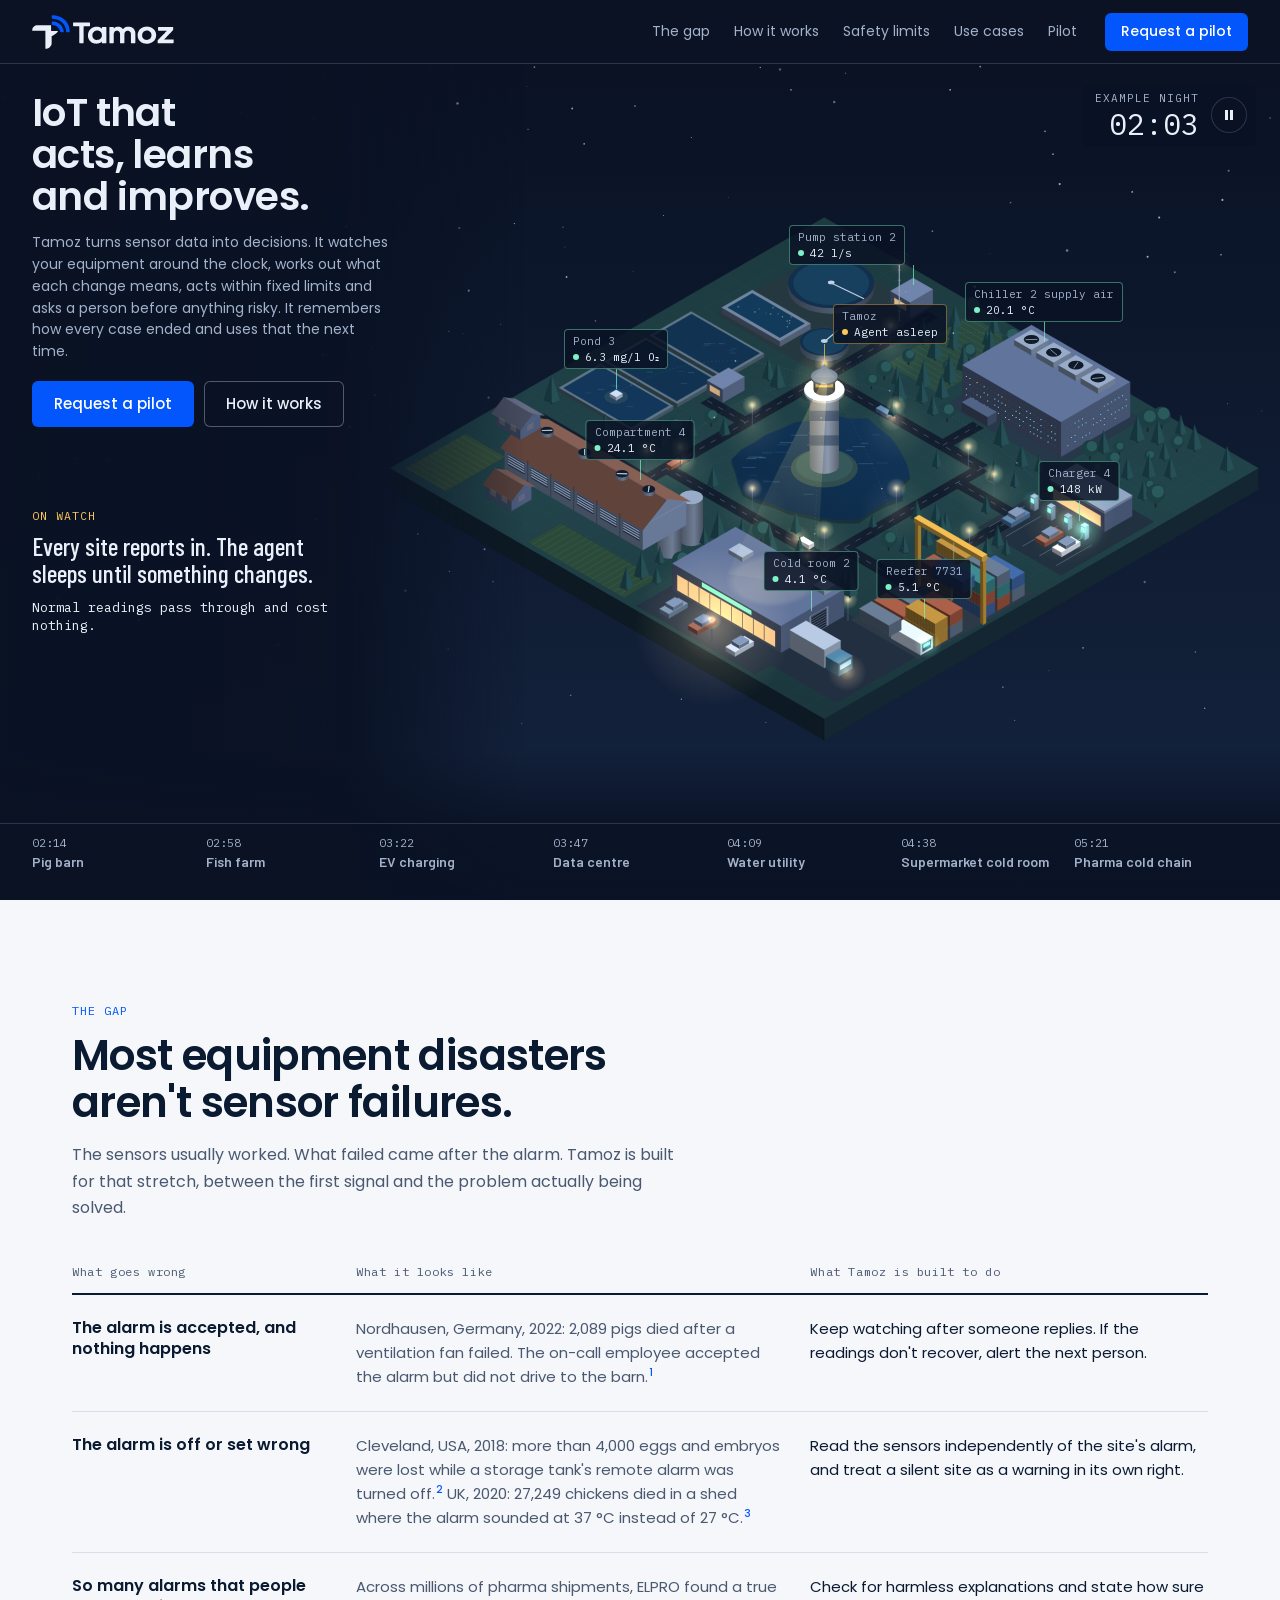
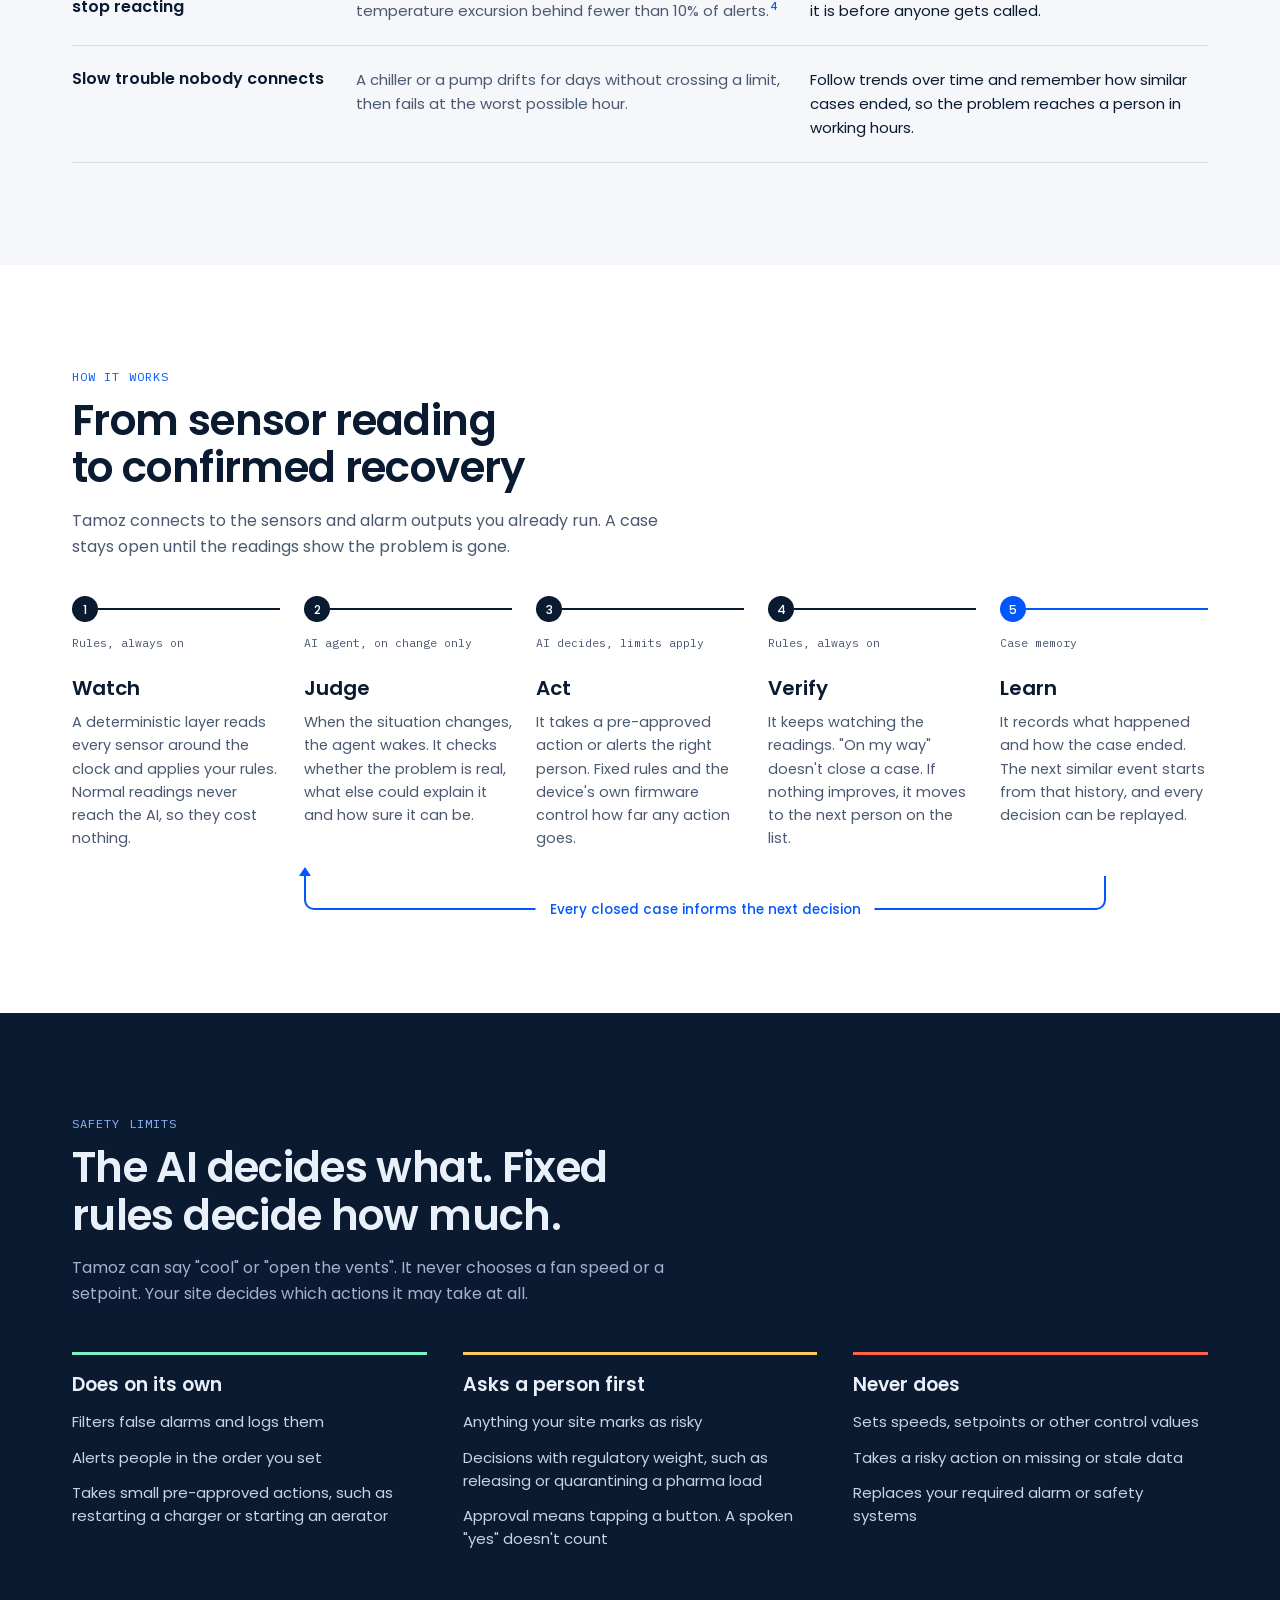
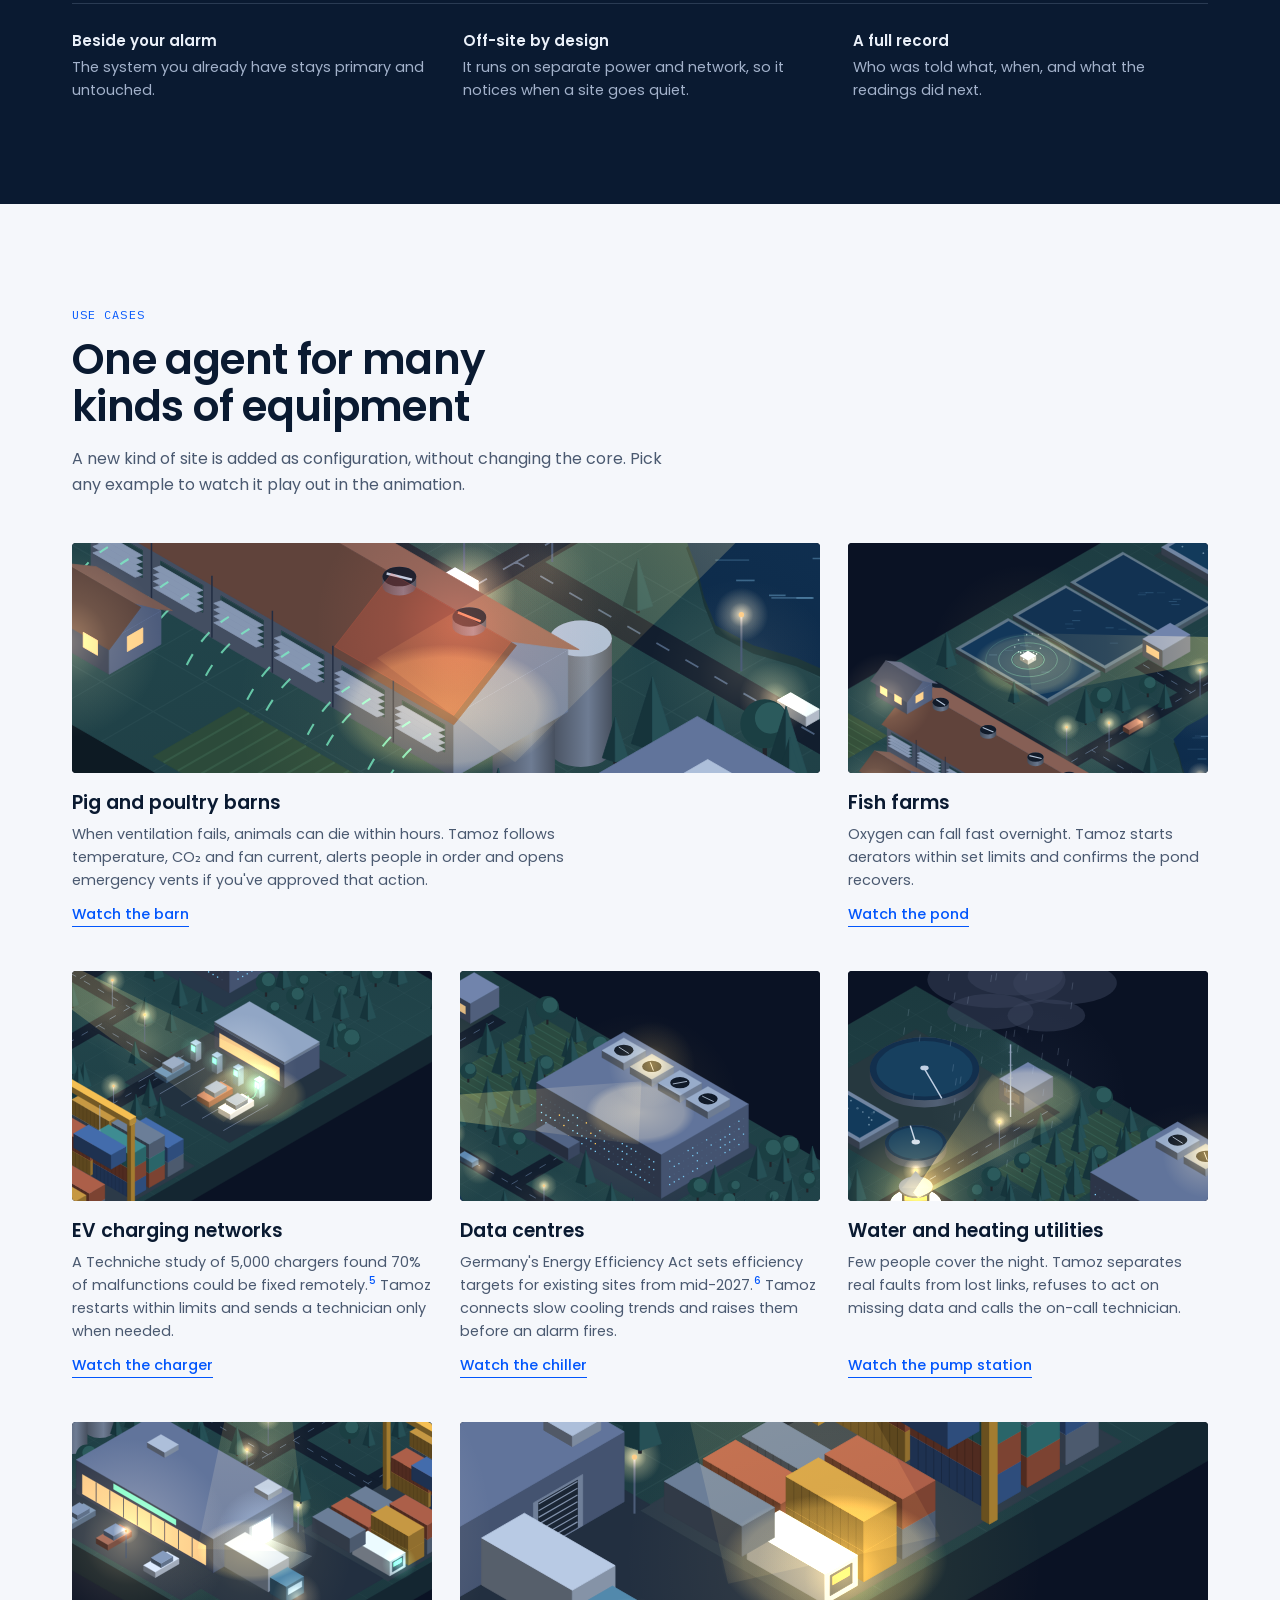
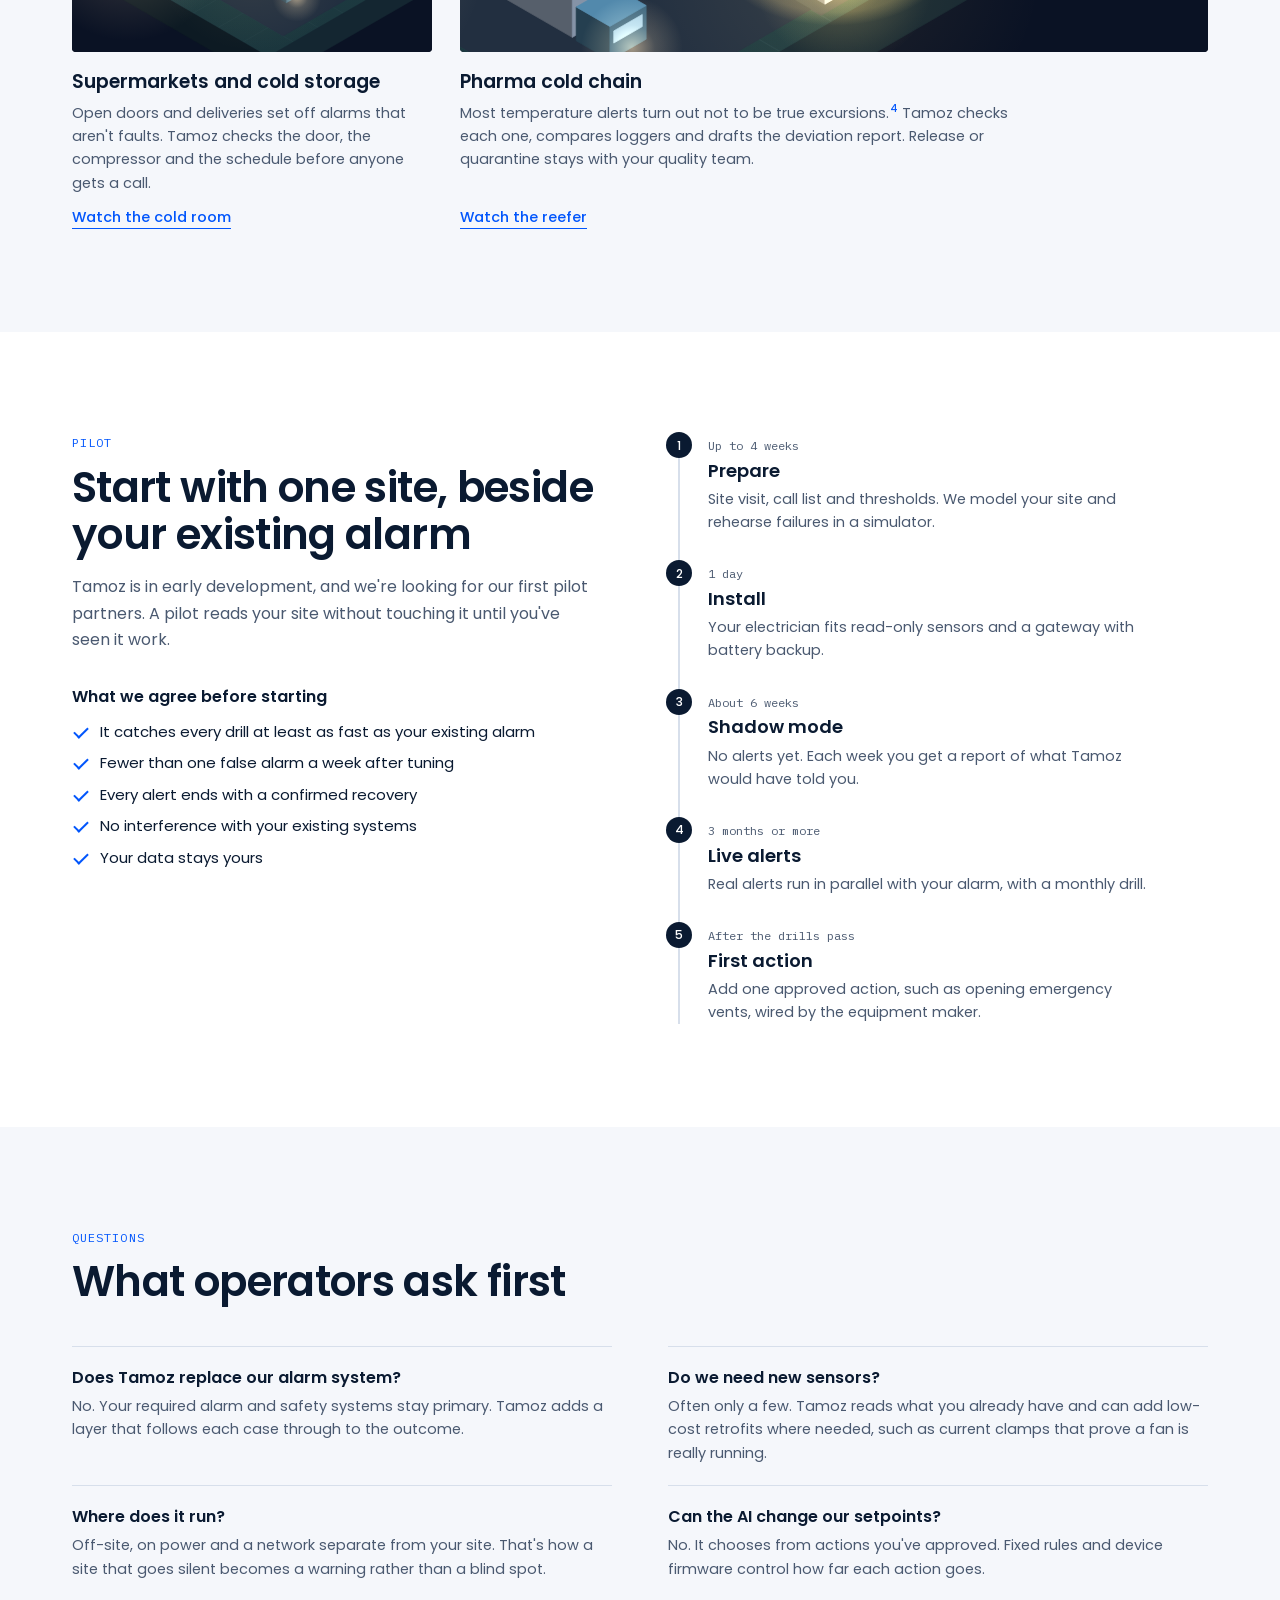
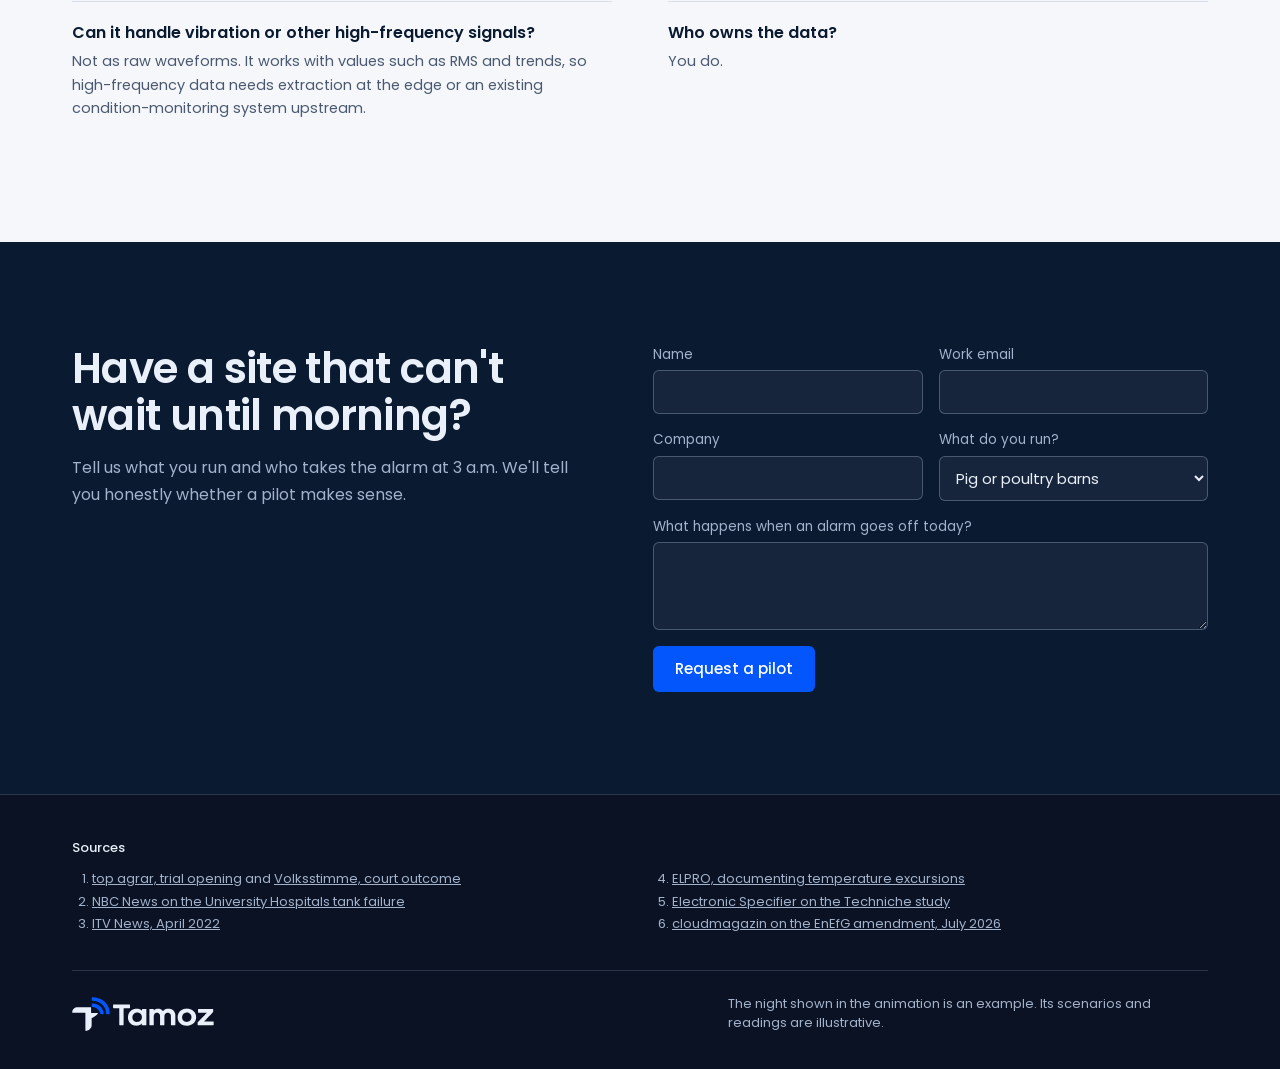
==== commit 4b1bf8f0: "Connect pilot form to Formspree - Form posts to https://formspree.io/f/mjywbebj via fetch (no third-" ====
--- a/index.html
+++ b/index.html
@@ -336,6 +336,8 @@
 .field select option{color:#0a1a31}
 .field input:focus-visible,.field select:focus-visible,.field textarea:focus-visible{outline:2px solid var(--blue-lite);outline-offset:1px}
 .form-status{margin:0;font-size:14px;line-height:1.5;color:var(--lantern)}
+.form-status.ok{color:var(--clear)}
+.btn:disabled{opacity:.6;cursor:wait}
 
 /* footer */
 .foot{background:var(--night);color:var(--muted);font-family:var(--lede);padding-block:44px 36px;border-top:1px solid var(--hair);font-size:13px}
@@ -574,7 +576,10 @@
       <h2>Have a site that can't wait until morning?</h2>
       <p class="intro">Tell us what you run and who takes the alarm at 3 a.m. We'll tell you honestly whether a pilot makes sense.</p>
     </div>
-    <form id="pilotForm">
+    <form id="pilotForm" action="https://formspree.io/f/mjywbebj" method="POST">
+      <input type="hidden" name="_subject" value="Pilot request from tamoz-systems.com (homepage)">
+      <input type="hidden" name="page" value="homepage">
+      <input type="text" name="_gotcha" class="visually-hidden" tabindex="-1" autocomplete="off" aria-hidden="true">
       <div class="two">
         <div class="field"><label for="f-name">Name</label><input id="f-name" name="name" autocomplete="name" required></div>
         <div class="field"><label for="f-email">Work email</label><input id="f-email" name="email" type="email" autocomplete="email" required></div>
@@ -1552,11 +1557,23 @@
   }));
 
   // The form has no inbox behind it yet: say so instead of pretending to send.
-  document.getElementById('pilotForm').addEventListener('submit', e => {
+  /* pilot form: Formspree via fetch, no third-party script. Without JS the form posts directly. */
+  const pilotForm = document.getElementById('pilotForm');
+  pilotForm.addEventListener('submit', async e => {
     e.preventDefault();
-    const st = document.getElementById('formStatus');
-    st.textContent = "This preview isn't connected to an inbox yet, so your request wasn't sent.";
-    st.hidden = false;
+    const st = document.getElementById('formStatus'), btn = pilotForm.querySelector('button[type=submit]');
+    const say = (msg, ok) => { st.textContent = msg; st.classList.toggle('ok', ok); st.hidden = false; };
+    btn.disabled = true; btn.textContent = 'Sending…';
+    try {
+      const res = await fetch(pilotForm.action, { method: 'POST', body: new FormData(pilotForm), headers: { Accept: 'application/json' } });
+      if (res.ok) { pilotForm.reset(); say("Thanks. Your request has been sent, and we'll reply by email.", true); return; }
+      const data = await res.json().catch(() => ({}));
+      say((data.errors || []).map(x => x.message).join(' ') || "Something went wrong and your request wasn't sent. Please try again.", false);
+    } catch {
+      say("We couldn't reach the server, so your request wasn't sent. Please check your connection and try again.", false);
+    } finally {
+      btn.disabled = false; btn.textContent = 'Request a pilot';
+    }
   });
 
   /* boot */
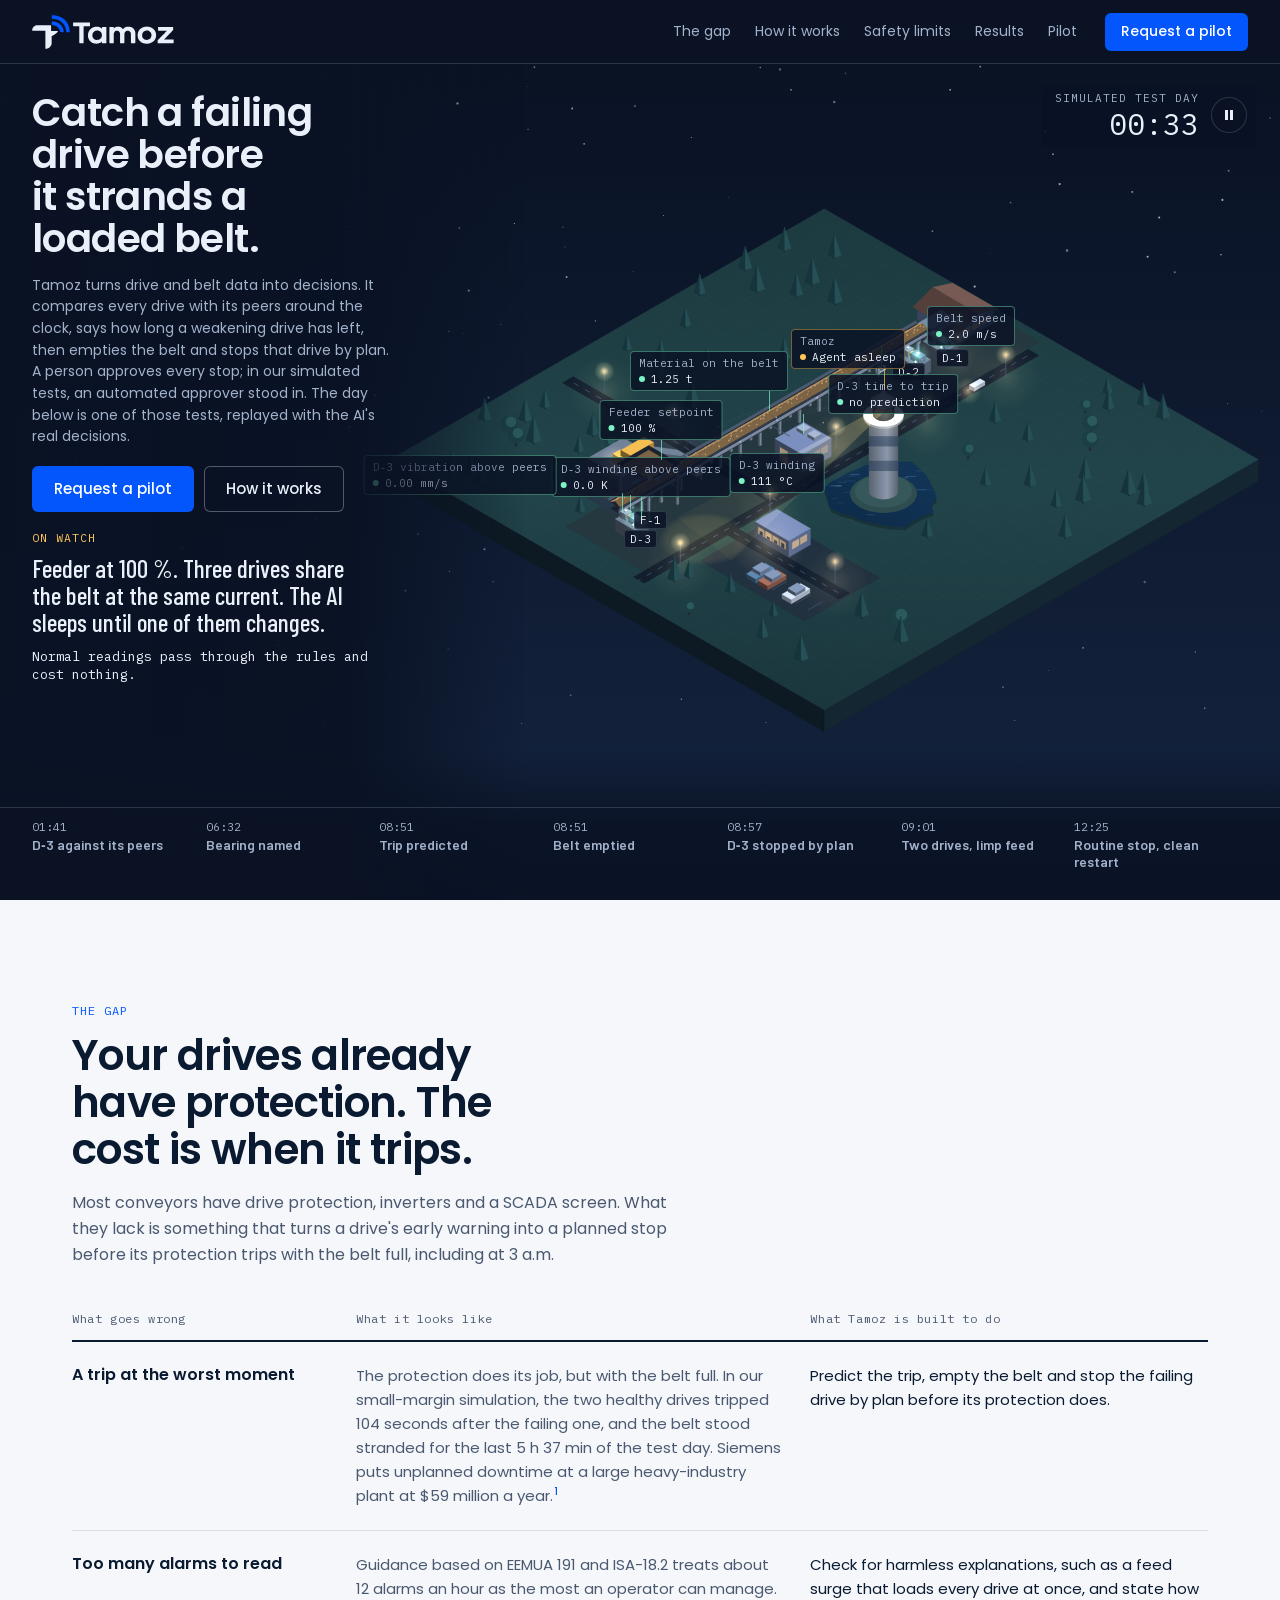
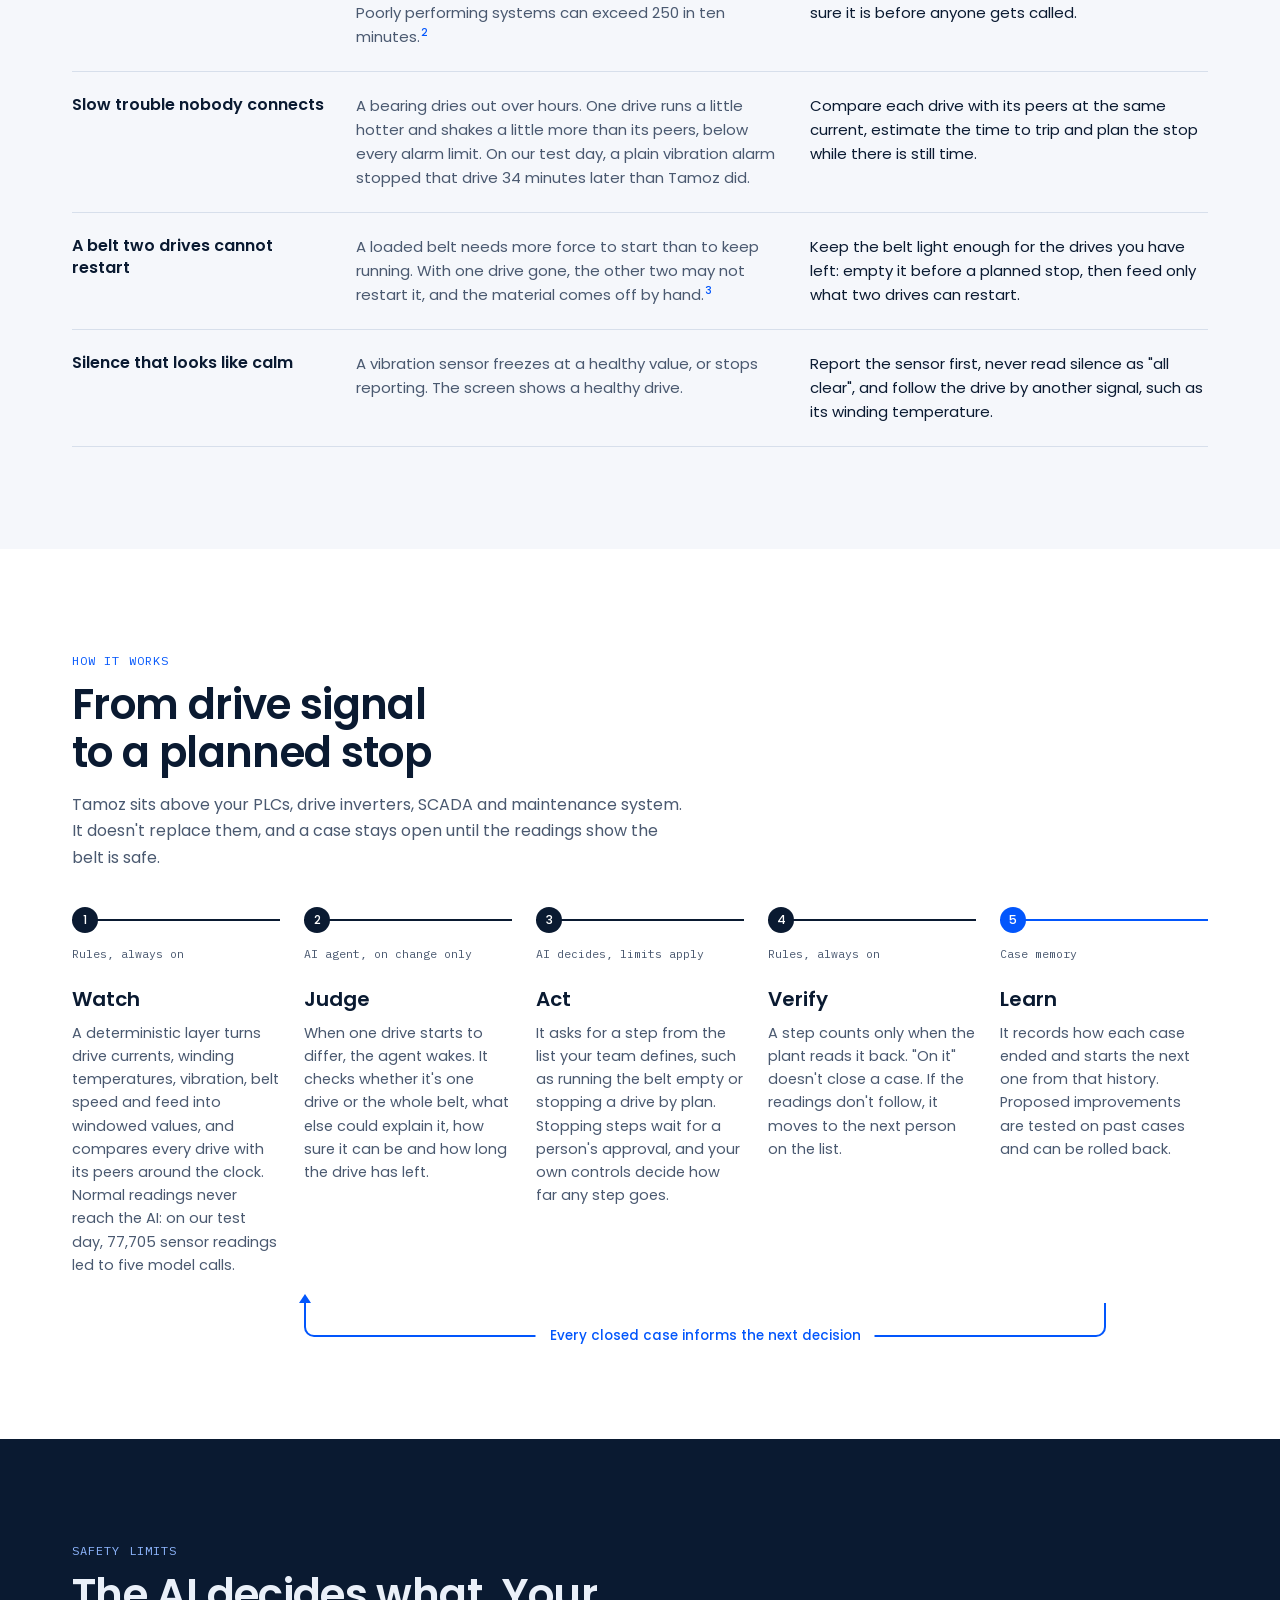
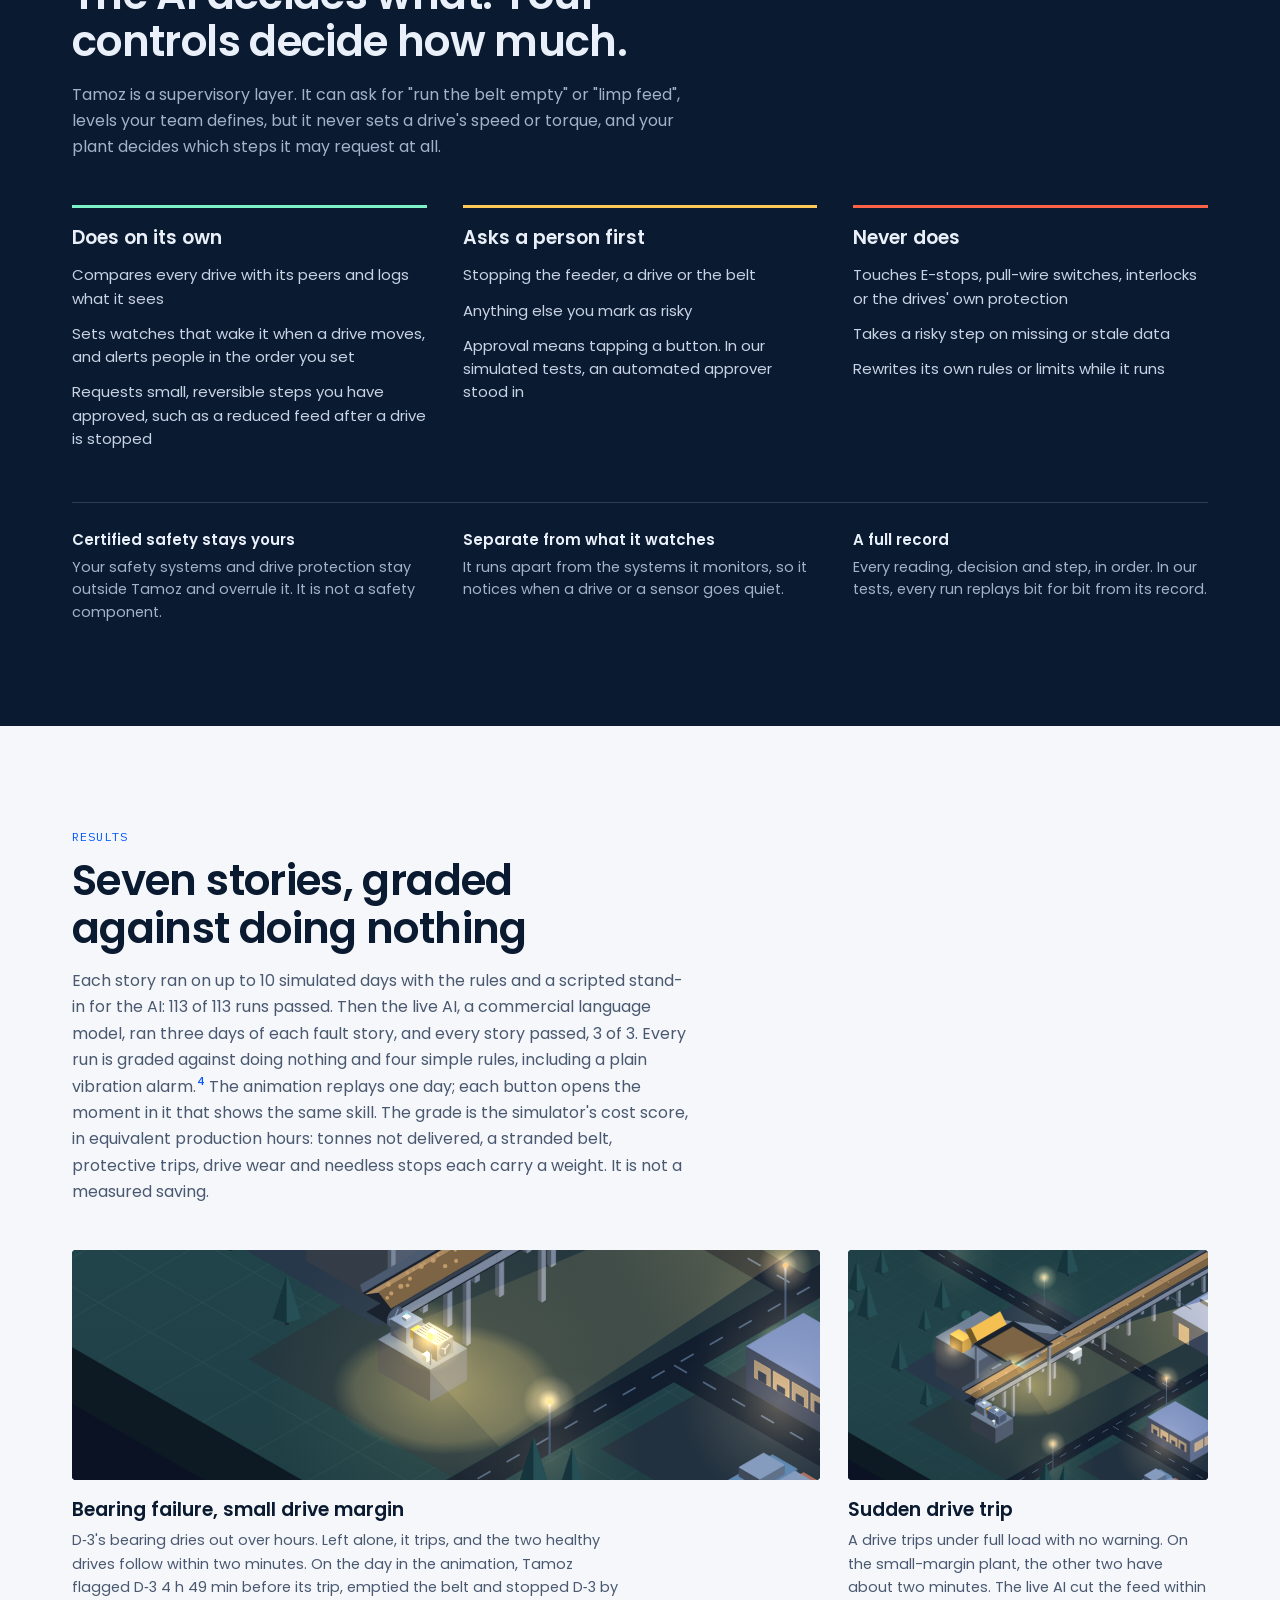
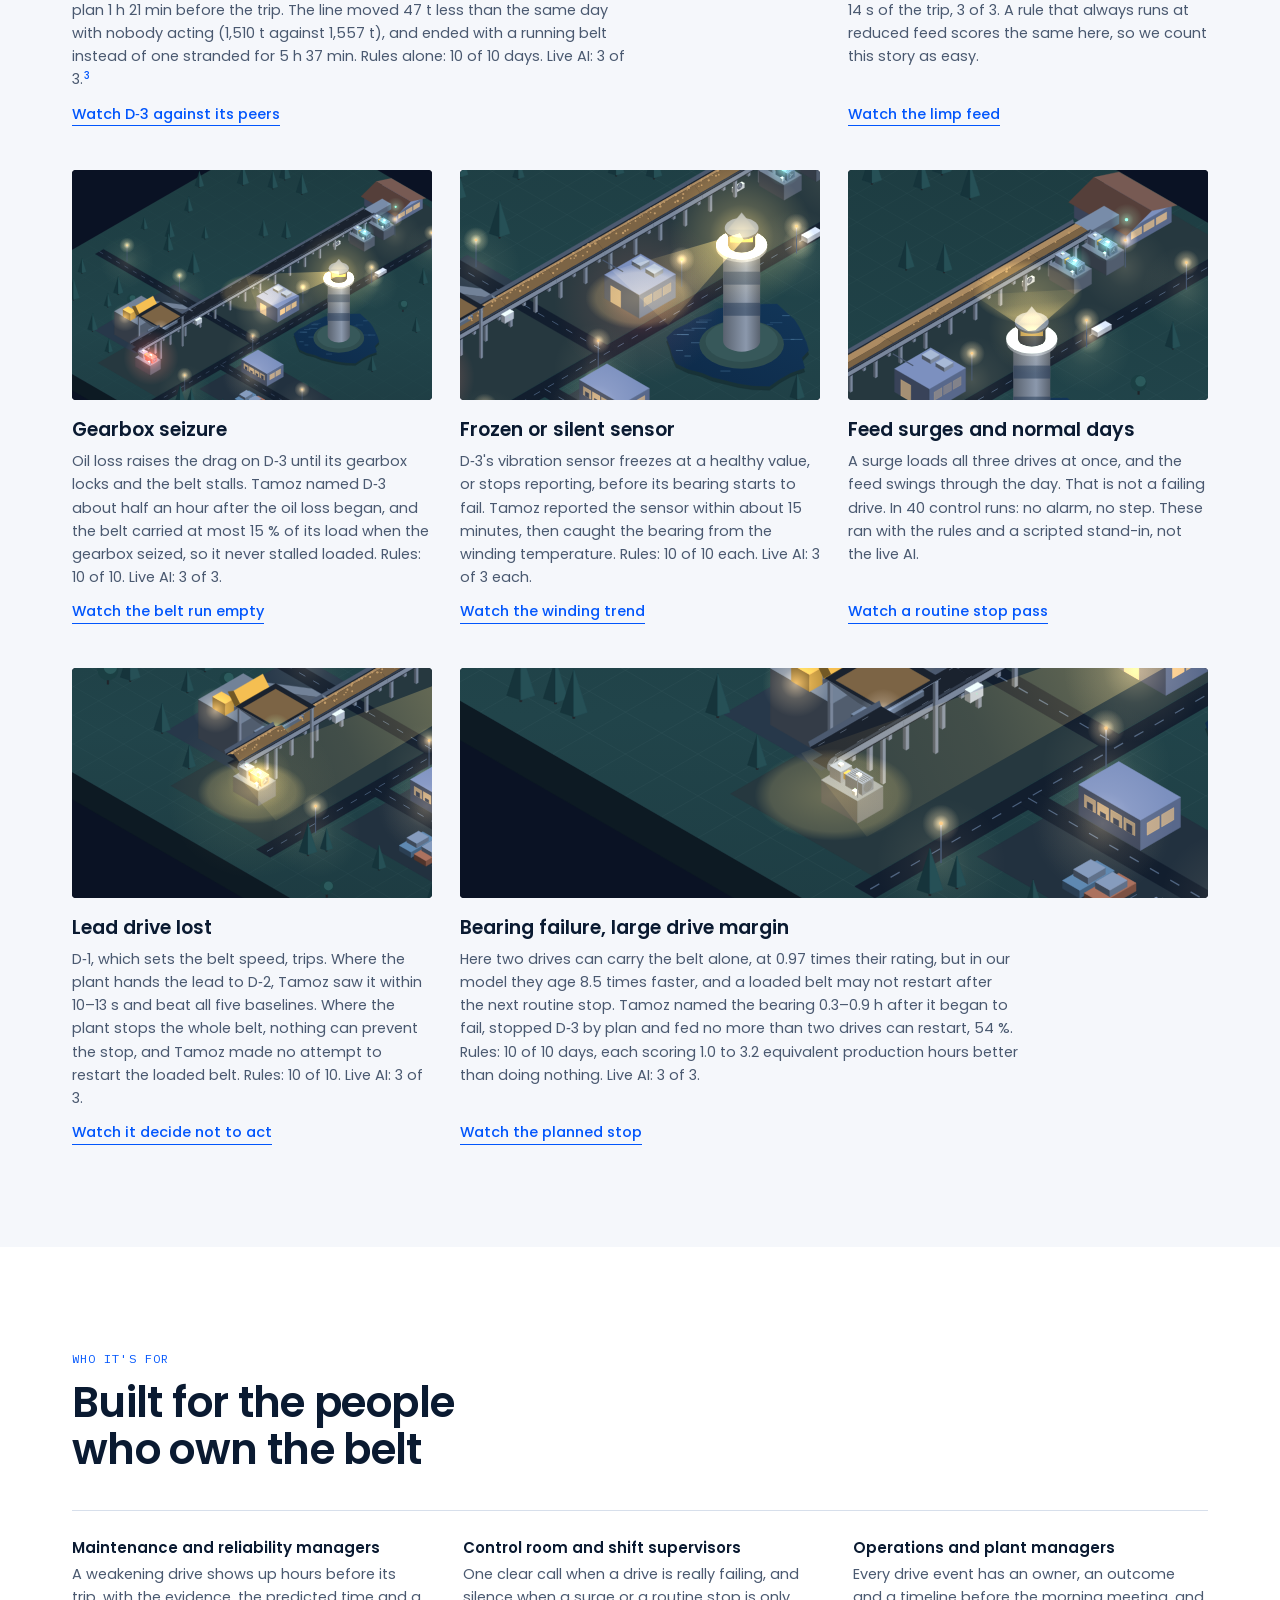
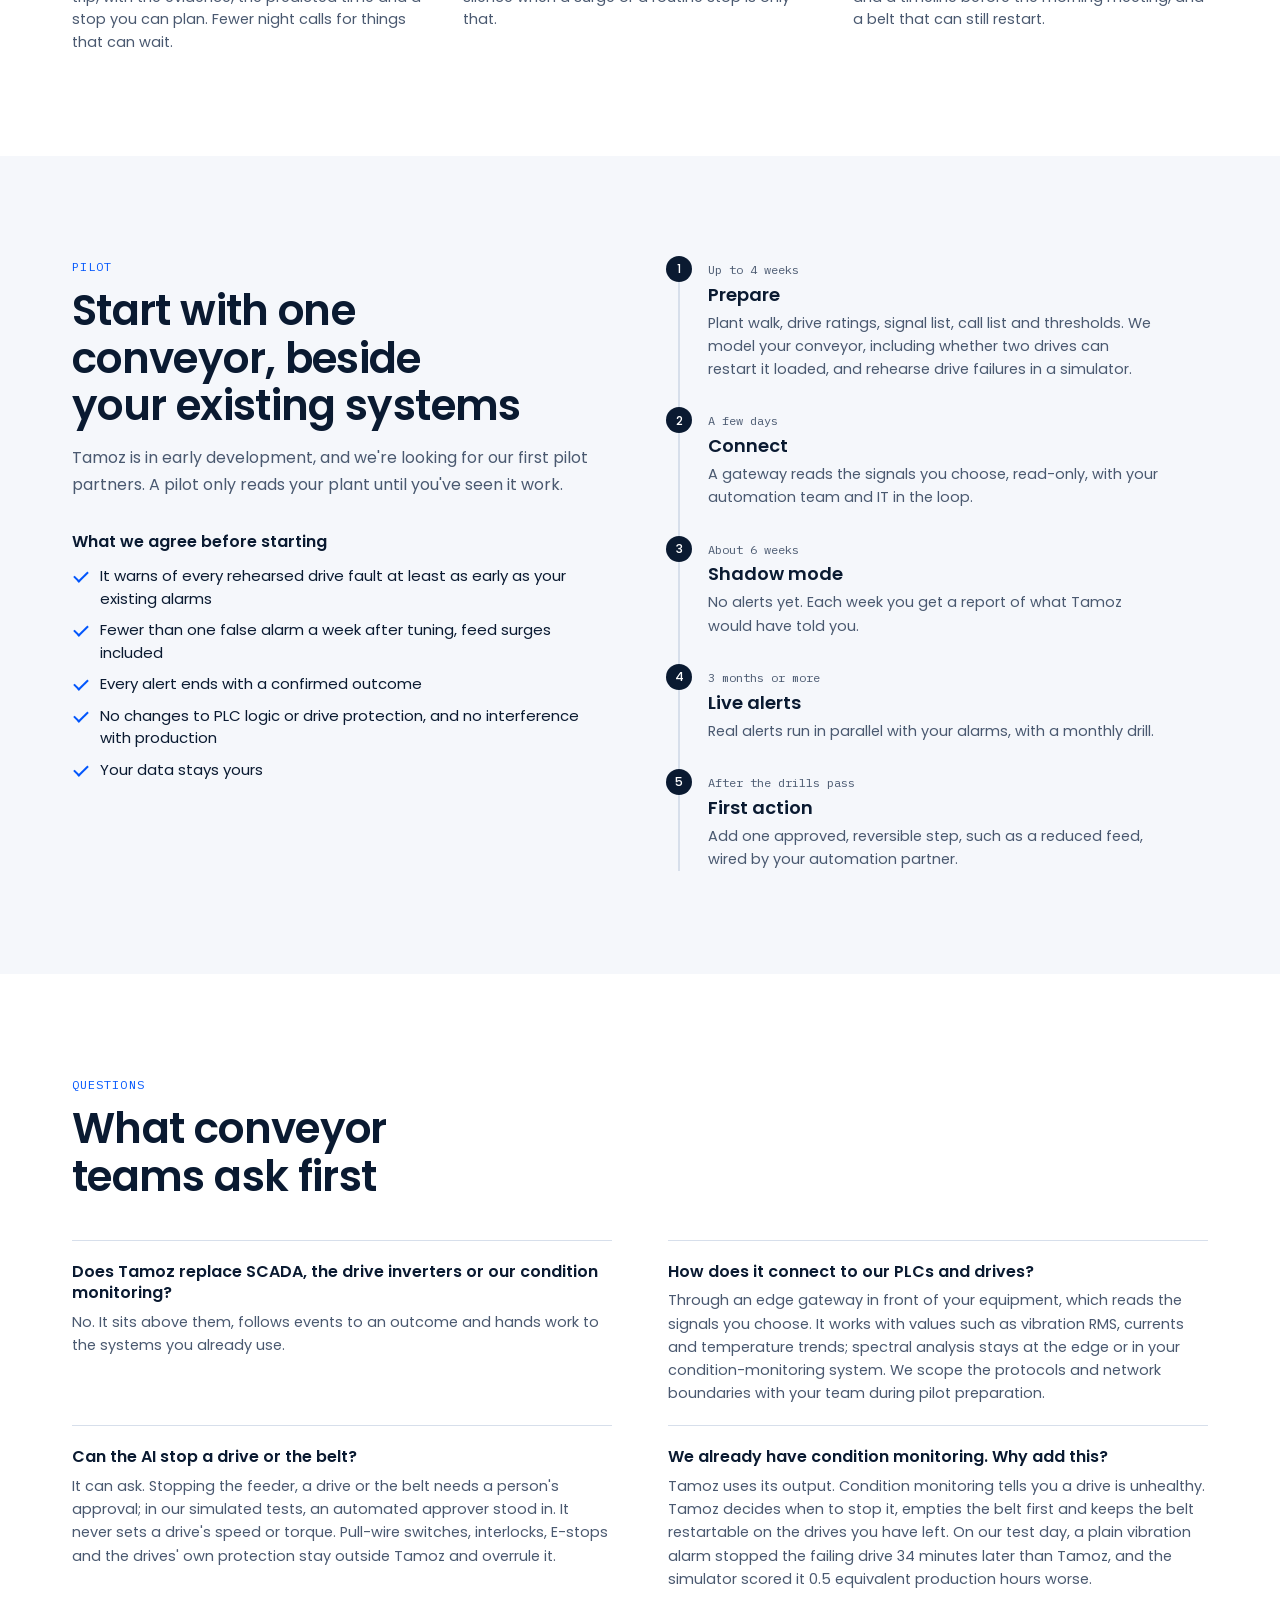
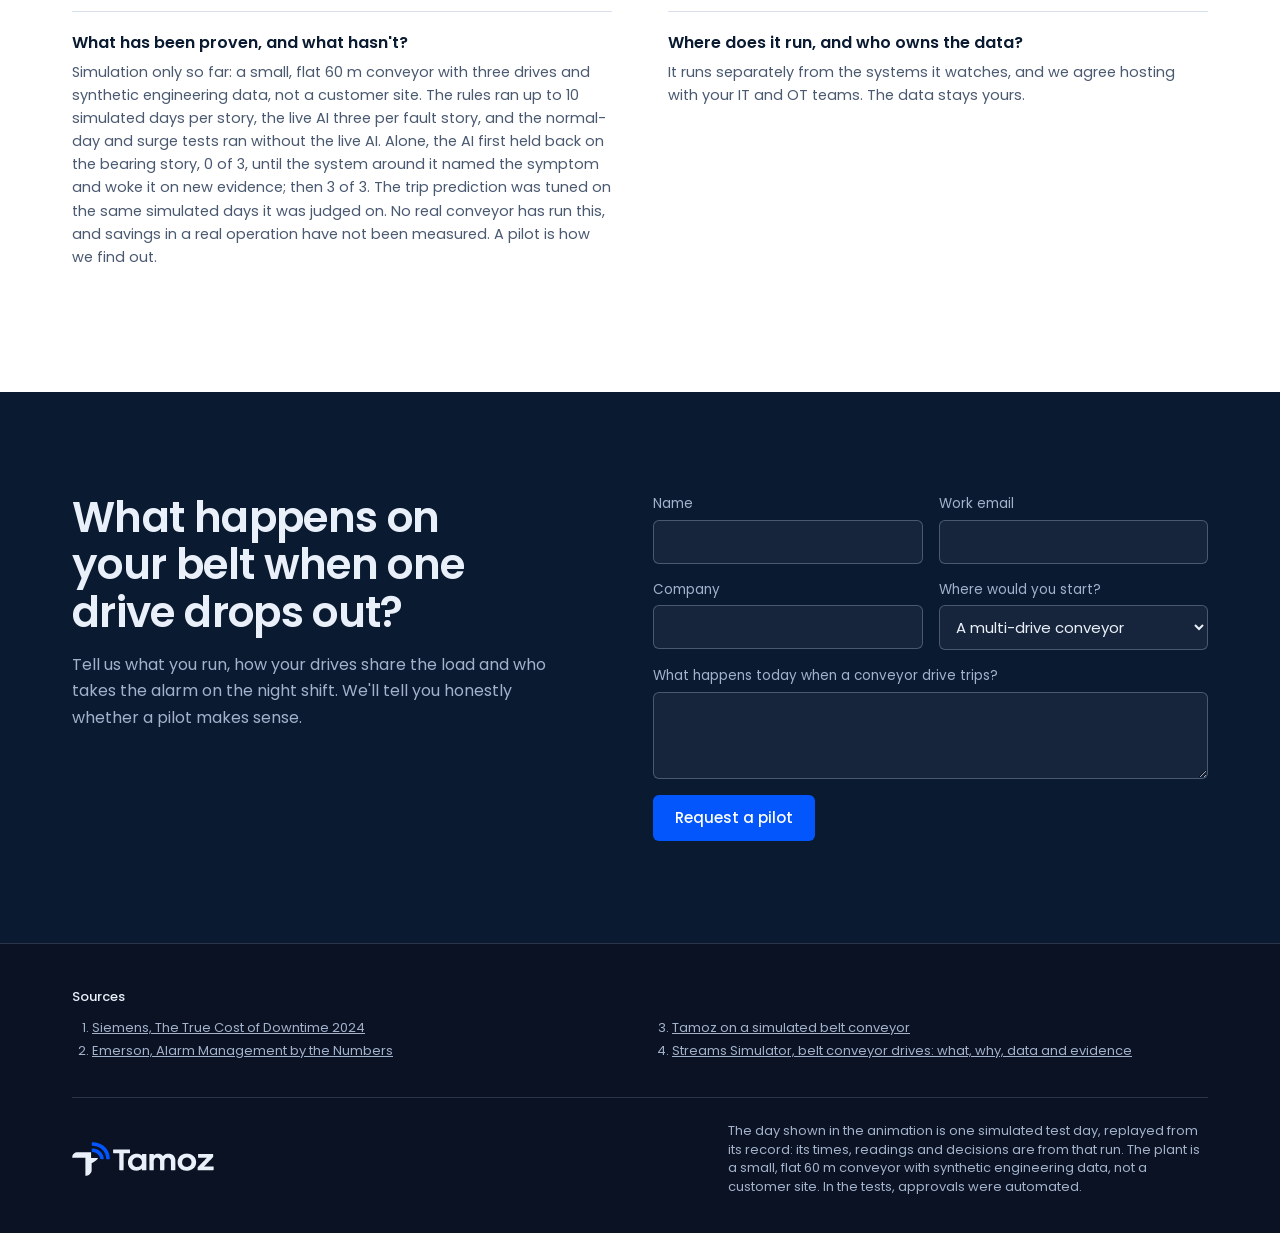
==== commit 68dc38c1: "Switch live design to conveyor" ====
--- a/index.html
+++ b/index.html
@@ -1,6 +1,6 @@
 <!doctype html><html lang="en"><head><meta charset="utf-8"><meta name=viewport content="width=device-width,initial-scale=1,viewport-fit=cover"><style>:root{color-scheme:light;box-sizing:border-box;padding-top:env(safe-area-inset-top,0px);padding-bottom:env(safe-area-inset-bottom,0px)}html{scroll-padding-top:env(safe-area-inset-top,0px)}body{margin:0;padding:0;font:14px -apple-system,BlinkMacSystemFont,sans-serif;background:#fff;color:#000}img{max-width:100%}[hidden]:not([hidden=until-found i]){display:none!important}</style>
-<title>Tamoz – AI Operator for IoT Sensors and Equipment Alarms</title>
-<meta name="description" content="Tamoz watches your sensor data around the clock, works out what each alarm means, acts within fixed limits and asks a person before anything risky.">
+<title>Tamoz for Belt Conveyors – AI Operator for Conveyor Drives</title>
+<meta name="description" content="Tamoz compares each conveyor drive with its peers, predicts when a failing drive will trip, and asks a person to stop it by plan before the belt strands.">
 <link rel="stylesheet" href="/fonts/fonts.css">
 <!-- seo:start -->
 <link rel="canonical" href="https://tamoz-systems.com/">
@@ -12,15 +12,15 @@
 <meta property="og:site_name" content="Tamoz">
 <meta property="og:locale" content="en_US">
 <meta property="og:url" content="https://tamoz-systems.com/">
-<meta property="og:title" content="Tamoz – AI Operator for IoT Sensors and Equipment Alarms">
-<meta property="og:description" content="Tamoz watches your sensor data around the clock, works out what each alarm means, acts within fixed limits and asks a person before anything risky.">
+<meta property="og:title" content="Tamoz for Belt Conveyors – AI Operator for Conveyor Drives">
+<meta property="og:description" content="Tamoz compares each conveyor drive with its peers, predicts when a failing drive will trip, and asks a person to stop it by plan before the belt strands.">
 <meta property="og:image" content="https://tamoz-systems.com/img/og-image.jpg">
 <meta property="og:image:width" content="1200">
 <meta property="og:image:height" content="630">
 <meta property="og:image:alt" content="Tamoz logo">
 <meta name="twitter:card" content="summary_large_image">
-<meta name="twitter:title" content="Tamoz – AI Operator for IoT Sensors and Equipment Alarms">
-<meta name="twitter:description" content="Tamoz watches your sensor data around the clock, works out what each alarm means, acts within fixed limits and asks a person before anything risky.">
+<meta name="twitter:title" content="Tamoz for Belt Conveyors – AI Operator for Conveyor Drives">
+<meta name="twitter:description" content="Tamoz compares each conveyor drive with its peers, predicts when a failing drive will trip, and asks a person to stop it by plan before the belt strands.">
 <meta name="twitter:image" content="https://tamoz-systems.com/img/og-image.jpg">
 <script type="application/ld+json">
 {
@@ -53,8 +53,8 @@
    "@type": "WebPage",
    "@id": "https://tamoz-systems.com/#webpage",
    "url": "https://tamoz-systems.com/",
-   "name": "Tamoz – AI Operator for IoT Sensors and Equipment Alarms",
-   "description": "Tamoz watches your sensor data around the clock, works out what each alarm means, acts within fixed limits and asks a person before anything risky.",
+   "name": "Tamoz for Belt Conveyors – AI Operator for Conveyor Drives",
+   "description": "Tamoz compares each conveyor drive with its peers, predicts when a failing drive will trip, and asks a person to stop it by plan before the belt strands.",
    "inLanguage": "en",
    "isPartOf": {
     "@id": "https://tamoz-systems.com/#website"
@@ -76,50 +76,50 @@
    "mainEntity": [
     {
      "@type": "Question",
-     "name": "Does Tamoz replace our alarm system?",
+     "name": "Does Tamoz replace SCADA, the drive inverters or our condition monitoring?",
      "acceptedAnswer": {
       "@type": "Answer",
-      "text": "No. Your required alarm and safety systems stay primary. Tamoz adds a layer that follows each case through to the outcome."
+      "text": "No. It sits above them, follows events to an outcome and hands work to the systems you already use."
      }
     },
     {
      "@type": "Question",
-     "name": "Do we need new sensors?",
+     "name": "How does it connect to our PLCs and drives?",
      "acceptedAnswer": {
       "@type": "Answer",
-      "text": "Often only a few. Tamoz reads what you already have and can add low-cost retrofits where needed, such as current clamps that prove a fan is really running."
+      "text": "Through an edge gateway in front of your equipment, which reads the signals you choose. It works with values such as vibration RMS, currents and temperature trends; spectral analysis stays at the edge or in your condition-monitoring system. We scope the protocols and network boundaries with your team during pilot preparation."
      }
     },
     {
      "@type": "Question",
-     "name": "Where does it run?",
+     "name": "Can the AI stop a drive or the belt?",
      "acceptedAnswer": {
       "@type": "Answer",
-      "text": "Off-site, on power and a network separate from your site. That's how a site that goes silent becomes a warning rather than a blind spot."
+      "text": "It can ask. Stopping the feeder, a drive or the belt needs a person's approval; in our simulated tests, an automated approver stood in. It never sets a drive's speed or torque. Pull-wire switches, interlocks, E-stops and the drives' own protection stay outside Tamoz and overrule it."
      }
     },
     {
      "@type": "Question",
-     "name": "Can the AI change our setpoints?",
+     "name": "We already have condition monitoring. Why add this?",
      "acceptedAnswer": {
       "@type": "Answer",
-      "text": "No. It chooses from actions you've approved. Fixed rules and device firmware control how far each action goes."
+      "text": "Tamoz uses its output. Condition monitoring tells you a drive is unhealthy. Tamoz decides when to stop it, empties the belt first and keeps the belt restartable on the drives you have left. On our test day, a plain vibration alarm stopped the failing drive 34 minutes later than Tamoz, and the simulator scored it 0.5 equivalent production hours worse."
      }
     },
     {
      "@type": "Question",
-     "name": "Can it handle vibration or other high-frequency signals?",
+     "name": "What has been proven, and what hasn't?",
      "acceptedAnswer": {
       "@type": "Answer",
-      "text": "Not as raw waveforms. It works with values such as RMS and trends, so high-frequency data needs extraction at the edge or an existing condition-monitoring system upstream."
+      "text": "Simulation only so far: a small, flat 60 m conveyor with three drives and synthetic engineering data, not a customer site. The rules ran up to 10 simulated days per story, the live AI three per fault story, and the normal-day and surge tests ran without the live AI. Alone, the AI first held back on the bearing story, 0 of 3, until the system around it named the symptom and woke it on new evidence; then 3 of 3. The trip prediction was tuned on the same simulated days it was judged on. No real conveyor has run this, and savings in a real operation have not been measured. A pilot is how we find out."
      }
     },
     {
      "@type": "Question",
-     "name": "Who owns the data?",
+     "name": "Where does it run, and who owns the data?",
      "acceptedAnswer": {
       "@type": "Answer",
-      "text": "You do."
+      "text": "It runs separately from the systems it watches, and we agree hosting with your IT and OT teams. The data stays yours."
      }
     }
    ]
@@ -154,6 +154,19 @@
   --display:"Barlow Condensed","Arial Narrow","Helvetica Neue",sans-serif;
   --body:"Barlow","Helvetica Neue",Arial,sans-serif;
   --data:"IBM Plex Mono",ui-monospace,Menlo,Consolas,monospace;
+  /* the isometric world: every colour the script paints with (6-digit hex, read once at load) */
+  --w-lit:#ffcf8a;--w-cold:#d8f2ff;
+  --w-skytop:#0a1224;--w-skytopdawn:#34477a;--w-skylow:#14243f;--w-skylowdawn:#c9958d;--w-star:#e8f0ff;
+  --w-edge:#0d1a23;--w-edge2:#142631;--w-ground:#1c3a3f;--w-ground2:#21444a;--w-ground3:#1b363d;--w-grid:#bfe0e6;
+  --w-pad:#26383f;--w-yard:#27384a;--w-yard2:#22313f;--w-road:#121e2e;--w-roadline:#4a5f7c;
+  --w-pond:#143a5e;--w-pond2:#0d2a49;--w-bank:#183237;--w-shimmer:#6fa6cc;--w-island:#2f4d4f;--w-island2:#37585a;
+  --w-trunk:#23252b;--w-pine:#16343b;--w-pinelit:#265056;--w-leaf:#1b3f43;--w-leaflit:#2b5a5c;--w-pole:#4c5d78;
+  --w-car1:#4a6d8f;--w-car2:#8a5a4a;--w-car3:#b4bfd0;--w-glass:#6b7d99;--w-truck:#c79a3f;
+  --w-wall:#62739a;--w-house:#55668a;--w-roof:#5e4640;--w-mullion:#28334a;--w-concrete:#5a677a;
+  --w-steel:#8796ad;--w-steeldark:#4a586f;--w-belt:#1a222e;--w-beltedge:#3a4658;--w-beltmark:#7f8ea6;
+  --w-ore:#8a6f4d;--w-orelit:#c09a68;--w-hopper:#74849c;--w-chute:#5f7088;
+  --w-motor:#5e7192;--w-gear:#7a8aa3;--w-guard:#c79a3f;--w-sensor:#c3d0e2;
+  --w-tower:#9aa9bf;--w-band:#3b4a60;--w-band2:#566880;--w-cap:#c3d0e2;--w-head:#36465c;--w-headtop:#4f6079;--w-spire:#71829c;
   color-scheme:dark;
 }
 html{scroll-behavior:smooth}
@@ -161,7 +174,7 @@
 body{background:var(--night);color:var(--ink);font-family:var(--body);font-size:15px;line-height:1.45}
 *{box-sizing:border-box}
 .stage{position:relative;height:clamp(790px,calc(100vh - 64px),900px);overflow:hidden;display:grid;
-  grid-template-columns:minmax(400px,32%) 1fr;grid-template-rows:auto 1fr auto;background:var(--night)}
+  grid-template-columns:minmax(400px,32%) 1fr;grid-template-rows:auto minmax(0,1fr) auto;background:var(--night)}
 .viewport{position:absolute;inset:0;overflow:hidden}
 .viewport canvas{position:absolute;inset:0;width:100%;height:100%;display:block}
 .viewport::after{content:"";position:absolute;inset:0;pointer-events:none;z-index:2;
@@ -175,16 +188,18 @@
 h1{margin:0;font-family:var(--lede);font-weight:600;font-size:clamp(30px,min(3.05vw,5.6vh),44px);line-height:1.08;letter-spacing:-.015em;text-wrap:balance}
 .lede p{margin:0;font-family:var(--lede);color:var(--muted);max-width:44ch;font-size:14px;line-height:1.55}
 
-.log{grid-column:1;grid-row:2;align-self:end;display:flex;flex-direction:column;gap:8px;
+.log{grid-column:1;grid-row:2;align-self:stretch;min-height:0;display:flex;flex-direction:column;gap:8px;
   padding-block:18px 18px;padding-left:max(32px,env(safe-area-inset-left,0px));padding-right:16px;min-width:0}
 .log-zone{margin:0;font-family:var(--data);font-size:11.5px;letter-spacing:.09em;text-transform:uppercase;color:var(--lantern)}
 .log .log-title{margin:0;font-family:var(--display);font-weight:500;font-size:25px;line-height:1.08;text-wrap:balance}
-#lines{list-style:none;margin:4px 0 0;padding:0;display:flex;flex-direction:column;gap:6px;min-height:206px}
+#lines{list-style:none;margin:4px 0 0;padding:0;display:flex;flex-direction:column;gap:6px;flex:1 1 auto;min-height:0;overflow:hidden}
+#lines.clip{-webkit-mask-image:linear-gradient(#0000,#000 30px);mask-image:linear-gradient(#0000,#000 30px)}
 #lines li{display:grid;grid-template-columns:42px 1fr;gap:8px;font-family:var(--data);font-size:13px;line-height:1.42;color:var(--muted);animation:rise .4s ease-out both}
 #lines li b{font-weight:400;opacity:.72}
 #lines li:last-child{color:var(--ink)}
 #lines li span{min-width:0}
 #lines li.plain{grid-template-columns:1fr}
+#lines.wide li{grid-template-columns:88px 1fr}
 @keyframes rise{from{opacity:0;transform:translateY(5px)}to{opacity:1;transform:none}}
 
 .shift{grid-column:1/-1;grid-row:3;display:grid;grid-template-columns:repeat(7,minmax(0,1fr));gap:0;
@@ -211,6 +226,7 @@
 .watch svg{width:12px;height:12px;fill:currentColor}
 
 #tags{position:absolute;inset:0;z-index:1;pointer-events:none;overflow:hidden}
+.wlabel{position:absolute;left:0;top:0;will-change:transform;margin:-9px 0 0 -14px;padding:1px 5px;border-radius:3px;background:var(--tag-bg);border:1px solid var(--hair);font-family:var(--data);font-size:11px;line-height:1.3;color:var(--ink);white-space:nowrap}
 .tag{position:absolute;left:0;top:0;will-change:transform;transition:opacity .45s;--c:var(--clear)}
 .tag[data-st=alarm]{--c:var(--alarm)}
 .tag[data-st=check],.tag[data-st=wait]{--c:var(--lantern)}
@@ -224,6 +240,7 @@
 .tag-v::before{content:"";display:inline-block;width:6px;height:6px;border-radius:50%;background:var(--c);margin-right:6px;vertical-align:1px}
 .tag-sub,.spark{display:none}
 .tag.on .tag-in{padding:8px 11px 9px;gap:2px;min-width:176px}
+.tag.on .tag-in{transform:translateX(-50%)}
 .tag.on .tag-v{font-size:21px;line-height:1.2;color:var(--c)}
 .tag.on .tag-v::before{display:none}
 .tag.on .tag-sub{display:block;color:var(--muted)}
@@ -321,8 +338,10 @@
 .phases p{margin:0;font-size:14.5px;line-height:1.6;color:var(--slate);max-width:50ch}
 
 /* faq */
+.roles{margin-top:36px;border-top:1px solid var(--rule)}
+.roles dd{color:var(--slate)}
 .faq{margin:40px 0 0;display:grid;grid-template-columns:repeat(2,minmax(0,1fr));gap:0 56px}
-.faq>div{padding:20px 0;border-top:1px solid var(--rule);min-width:0}
+.sec-white .faq>div,.faq>div{padding:20px 0;border-top:1px solid var(--rule);min-width:0}
 .faq dt{font-weight:600;font-size:16px;line-height:1.35}
 .faq dd{margin:7px 0 0;font-size:14.5px;line-height:1.6;color:var(--slate)}
 
@@ -367,6 +386,7 @@
   #top{scroll-margin-top:58px}
   .wrap{padding-left:max(16px,env(safe-area-inset-left,0px));padding-right:max(16px,env(safe-area-inset-right,0px))}
   .flow,.rules,.facts,.pilot,.faq,.contact,.two{grid-template-columns:minmax(0,1fr)}
+  .gap{width:100%}
   .cases{grid-template-columns:minmax(0,1fr)}
   .case.wide,.case:nth-child(7){grid-column:auto}
   .case canvas{height:210px}
@@ -393,7 +413,8 @@
   .shift::-webkit-scrollbar{display:none}
   .shift li{flex:0 0 136px}
   .log{order:4;padding-block:14px 26px;padding-left:max(16px,env(safe-area-inset-left,0px));padding-right:max(16px,env(safe-area-inset-right,0px))}
-  #lines{min-height:236px}
+  .log{align-self:auto}
+  #lines{min-height:236px;flex:none;overflow:visible}
   .tag:not(.on):not(.keep){opacity:0!important}
   .tag.on .tag-in{min-width:150px}
 }
@@ -413,7 +434,7 @@
     <a href="#problem">The gap</a>
     <a href="#how">How it works</a>
     <a href="#limits">Safety limits</a>
-    <a href="#use-cases">Use cases</a>
+    <a href="#use-cases">Results</a>
     <a href="#pilot">Pilot</a>
   </nav>
   <a class="btn btn-small" href="#contact">Request a pilot</a>
@@ -422,8 +443,8 @@
 <main>
 <section class="stage" id="top" aria-label="Introduction">
   <header class="lede">
-    <h1><span class="visually-hidden">Tamoz, the AI operator for IoT equipment alarms: </span>IoT that acts, learns and improves.</h1>
-    <p>Tamoz turns sensor data into decisions. It watches your equipment around the clock, works out what each change means, acts within fixed limits and asks a person before anything risky. It remembers how every case ended and uses that the next time.</p>
+    <h1><span class="visually-hidden">Tamoz for belt conveyors, the AI operator for multi-drive conveyors: </span>Catch a failing drive before it strands a loaded belt.</h1>
+    <p>Tamoz turns drive and belt data into decisions. It compares every drive with its peers around the clock, says how long a weakening drive has left, then empties the belt and stops that drive by plan. A person approves every stop; in our simulated tests, an automated approver stood in. The day below is one of those tests, replayed with the AI's real decisions.</p>
     <div class="cta-row">
       <a class="btn" href="#contact">Request a pilot</a>
       <a class="btn btn-quiet" href="#how">How it works</a>
@@ -431,11 +452,11 @@
   </header>
 
   <div class="viewport" id="vp">
-    <canvas id="world" role="img" aria-label="An isometric night landscape with a pig barn, fish ponds, an EV charging station, a data centre, a water plant, a supermarket and a container yard, all watched by a lantern tower on a lake."></canvas>
+    <canvas id="world" role="img" aria-label="An isometric bulk-handling site at night: a hopper and feeder load a 60 m belt conveyor pulled by three drives, D-1 and D-2 at the head and D-3 at the tail, with their inverters in an electrical room, a transfer to the next machine downstream, and the Tamoz lantern mast watching over them."></canvas>
     <div id="tags" aria-hidden="true"></div>
     <div class="watch">
-      <small>Example night</small>
-      <time id="clock">01:58</time>
+      <small>Simulated test day</small>
+      <time id="clock">00:00</time>
       <button id="toggle" type="button" aria-label="Pause animation"></button>
     </div>
   </div>
@@ -446,30 +467,33 @@
     <ol id="lines"></ol>
   </section>
 
-  <ol class="shift" id="shift" aria-label="Shift log: jump to an event"></ol>
+  <ol class="shift" id="shift" aria-label="Day log: jump to a step"></ol>
 </section>
 
 <section class="sec" id="problem">
   <div class="wrap">
     <p class="eyebrow">The gap</p>
-    <h2>Most equipment disasters aren't sensor failures.</h2>
-    <p class="intro">The sensors usually worked. What failed came after the alarm. Tamoz is built for that stretch, between the first signal and the problem actually being solved.</p>
+    <h2>Your drives already have protection. The cost is when it trips.</h2>
+    <p class="intro">Most conveyors have drive protection, inverters and a SCADA screen. What they lack is something that turns a drive's early warning into a planned stop before its protection trips with the belt full, including at 3 a.m.</p>
     <div class="table-scroll">
     <table class="gap">
       <thead><tr><th scope="col">What goes wrong</th><th scope="col">What it looks like</th><th scope="col">What Tamoz is built to do</th></tr></thead>
       <tbody>
-        <tr><th scope="row">The alarm is accepted, and nothing happens</th>
-          <td>Nordhausen, Germany, 2022: 2,089 pigs died after a ventilation fan failed. The on-call employee accepted the alarm but did not drive to the barn.<a class="ref" href="#sources">1</a></td>
-          <td>Keep watching after someone replies. If the readings don't recover, alert the next person.</td></tr>
-        <tr><th scope="row">The alarm is off or set wrong</th>
-          <td>Cleveland, USA, 2018: more than 4,000 eggs and embryos were lost while a storage tank's remote alarm was turned off.<a class="ref" href="#sources">2</a> UK, 2020: 27,249 chickens died in a shed where the alarm sounded at 37 °C instead of 27 °C.<a class="ref" href="#sources">3</a></td>
-          <td>Read the sensors independently of the site's alarm, and treat a silent site as a warning in its own right.</td></tr>
-        <tr><th scope="row">So many alarms that people stop reacting</th>
-          <td>Across millions of pharma shipments, ELPRO found a true temperature excursion behind fewer than 10% of alerts.<a class="ref" href="#sources">4</a></td>
-          <td>Check for harmless explanations and state how sure it is before anyone gets called.</td></tr>
+        <tr><th scope="row">A trip at the worst moment</th>
+          <td>The protection does its job, but with the belt full. In our small-margin simulation, the two healthy drives tripped 104 seconds after the failing one, and the belt stood stranded for the last 5 h 37 min of the test day. Siemens puts unplanned downtime at a large heavy-industry plant at $59 million a year.<a class="ref" href="#sources">1</a></td>
+          <td>Predict the trip, empty the belt and stop the failing drive by plan before its protection does.</td></tr>
+        <tr><th scope="row">Too many alarms to read</th>
+          <td>Guidance based on EEMUA 191 and ISA-18.2 treats about 12 alarms an hour as the most an operator can manage. Poorly performing systems can exceed 250 in ten minutes.<a class="ref" href="#sources">2</a></td>
+          <td>Check for harmless explanations, such as a feed surge that loads every drive at once, and state how sure it is before anyone gets called.</td></tr>
         <tr><th scope="row">Slow trouble nobody connects</th>
-          <td>A chiller or a pump drifts for days without crossing a limit, then fails at the worst possible hour.</td>
-          <td>Follow trends over time and remember how similar cases ended, so the problem reaches a person in working hours.</td></tr>
+          <td>A bearing dries out over hours. One drive runs a little hotter and shakes a little more than its peers, below every alarm limit. On our test day, a plain vibration alarm stopped that drive 34 minutes later than Tamoz did.</td>
+          <td>Compare each drive with its peers at the same current, estimate the time to trip and plan the stop while there is still time.</td></tr>
+        <tr><th scope="row">A belt two drives cannot restart</th>
+          <td>A loaded belt needs more force to start than to keep running. With one drive gone, the other two may not restart it, and the material comes off by hand.<a class="ref" href="#sources">3</a></td>
+          <td>Keep the belt light enough for the drives you have left: empty it before a planned stop, then feed only what two drives can restart.</td></tr>
+        <tr><th scope="row">Silence that looks like calm</th>
+          <td>A vibration sensor freezes at a healthy value, or stops reporting. The screen shows a healthy drive.</td>
+          <td>Report the sensor first, never read silence as "all clear", and follow the drive by another signal, such as its winding temperature.</td></tr>
       </tbody>
     </table>
     </div>
@@ -479,14 +503,14 @@
 <section class="sec sec-white" id="how">
   <div class="wrap">
     <p class="eyebrow">How it works</p>
-    <h2>From sensor reading to confirmed recovery</h2>
-    <p class="intro">Tamoz connects to the sensors and alarm outputs you already run. A case stays open until the readings show the problem is gone.</p>
+    <h2>From drive signal to a planned stop</h2>
+    <p class="intro">Tamoz sits above your PLCs, drive inverters, SCADA and maintenance system. It doesn't replace them, and a case stays open until the readings show the belt is safe.</p>
     <ol class="flow">
-      <li><span class="who">Rules, always on</span><h3>Watch</h3><p>A deterministic layer reads every sensor around the clock and applies your rules. Normal readings never reach the AI, so they cost nothing.</p></li>
-      <li><span class="who">AI agent, on change only</span><h3>Judge</h3><p>When the situation changes, the agent wakes. It checks whether the problem is real, what else could explain it and how sure it can be.</p></li>
-      <li><span class="who">AI decides, limits apply</span><h3>Act</h3><p>It takes a pre-approved action or alerts the right person. Fixed rules and the device's own firmware control how far any action goes.</p></li>
-      <li><span class="who">Rules, always on</span><h3>Verify</h3><p>It keeps watching the readings. "On my way" doesn't close a case. If nothing improves, it moves to the next person on the list.</p></li>
-      <li><span class="who">Case memory</span><h3>Learn</h3><p>It records what happened and how the case ended. The next similar event starts from that history, and every decision can be replayed.</p></li>
+      <li><span class="who">Rules, always on</span><h3>Watch</h3><p>A deterministic layer turns drive currents, winding temperatures, vibration, belt speed and feed into windowed values, and compares every drive with its peers around the clock. Normal readings never reach the AI: on our test day, 77,705 sensor readings led to five model calls.</p></li>
+      <li><span class="who">AI agent, on change only</span><h3>Judge</h3><p>When one drive starts to differ, the agent wakes. It checks whether it's one drive or the whole belt, what else could explain it, how sure it can be and how long the drive has left.</p></li>
+      <li><span class="who">AI decides, limits apply</span><h3>Act</h3><p>It asks for a step from the list your team defines, such as running the belt empty or stopping a drive by plan. Stopping steps wait for a person's approval, and your own controls decide how far any step goes.</p></li>
+      <li><span class="who">Rules, always on</span><h3>Verify</h3><p>A step counts only when the plant reads it back. "On it" doesn't close a case. If the readings don't follow, it moves to the next person on the list.</p></li>
+      <li><span class="who">Case memory</span><h3>Learn</h3><p>It records how each case ended and starts the next one from that history. Proposed improvements are tested on past cases and can be rolled back.</p></li>
     </ol>
     <div class="loop" aria-hidden="true"><span>Every closed case informs the next decision</span></div>
   </div>
@@ -495,77 +519,89 @@
 <section class="sec sec-night" id="limits">
   <div class="wrap">
     <p class="eyebrow">Safety limits</p>
-    <h2>The AI decides what. Fixed rules decide how much.</h2>
-    <p class="intro">Tamoz can say "cool" or "open the vents". It never chooses a fan speed or a setpoint. Your site decides which actions it may take at all.</p>
+    <h2>The AI decides what. Your controls decide how much.</h2>
+    <p class="intro">Tamoz is a supervisory layer. It can ask for "run the belt empty" or "limp feed", levels your team defines, but it never sets a drive's speed or torque, and your plant decides which steps it may request at all.</p>
     <div class="rules">
       <div class="rule-col" style="--c:var(--clear)"><h3>Does on its own</h3><ul>
-        <li>Filters false alarms and logs them</li><li>Alerts people in the order you set</li><li>Takes small pre-approved actions, such as restarting a charger or starting an aerator</li></ul></div>
+        <li>Compares every drive with its peers and logs what it sees</li><li>Sets watches that wake it when a drive moves, and alerts people in the order you set</li><li>Requests small, reversible steps you have approved, such as a reduced feed after a drive is stopped</li></ul></div>
       <div class="rule-col" style="--c:var(--lantern)"><h3>Asks a person first</h3><ul>
-        <li>Anything your site marks as risky</li><li>Decisions with regulatory weight, such as releasing or quarantining a pharma load</li><li>Approval means tapping a button. A spoken "yes" doesn't count</li></ul></div>
+        <li>Stopping the feeder, a drive or the belt</li><li>Anything else you mark as risky</li><li>Approval means tapping a button. In our simulated tests, an automated approver stood in</li></ul></div>
       <div class="rule-col" style="--c:var(--alarm)"><h3>Never does</h3><ul>
-        <li>Sets speeds, setpoints or other control values</li><li>Takes a risky action on missing or stale data</li><li>Replaces your required alarm or safety systems</li></ul></div>
+        <li>Touches E-stops, pull-wire switches, interlocks or the drives' own protection</li><li>Takes a risky step on missing or stale data</li><li>Rewrites its own rules or limits while it runs</li></ul></div>
     </div>
     <dl class="facts">
-      <div><dt>Beside your alarm</dt><dd>The system you already have stays primary and untouched.</dd></div>
-      <div><dt>Off-site by design</dt><dd>It runs on separate power and network, so it notices when a site goes quiet.</dd></div>
-      <div><dt>A full record</dt><dd>Who was told what, when, and what the readings did next.</dd></div>
+      <div><dt>Certified safety stays yours</dt><dd>Your safety systems and drive protection stay outside Tamoz and overrule it. It is not a safety component.</dd></div>
+      <div><dt>Separate from what it watches</dt><dd>It runs apart from the systems it monitors, so it notices when a drive or a sensor goes quiet.</dd></div>
+      <div><dt>A full record</dt><dd>Every reading, decision and step, in order. In our tests, every run replays bit for bit from its record.</dd></div>
     </dl>
   </div>
 </section>
 
 <section class="sec" id="use-cases">
   <div class="wrap">
-    <p class="eyebrow">Use cases</p>
-    <h2>One agent for many kinds of equipment</h2>
-    <p class="intro">A new kind of site is added as configuration, without changing the core. Pick any example to watch it play out in the animation.</p>
+    <p class="eyebrow">Results</p>
+    <h2>Seven stories, graded against doing nothing</h2>
+    <p class="intro">Each story ran on up to 10 simulated days with the rules and a scripted stand-in for the AI: 113 of 113 runs passed. Then the live AI, a commercial language model, ran three days of each fault story, and every story passed, 3 of 3. Every run is graded against doing nothing and four simple rules, including a plain vibration alarm.<a class="ref" href="#sources">4</a> The animation replays one day; each button opens the moment in it that shows the same skill. The grade is the simulator's cost score, in equivalent production hours: tonnes not delivered, a stranded belt, protective trips, drive wear and needless stops each carry a weight. It is not a measured saving.</p>
     <div class="cases">
-      <article class="case wide"><canvas data-zone="0" aria-hidden="true"></canvas><h3>Pig and poultry barns</h3><p>When ventilation fails, animals can die within hours. Tamoz follows temperature, CO₂ and fan current, alerts people in order and opens emergency vents if you've approved that action.</p><button type="button" data-jump="0">Watch the barn</button></article>
-      <article class="case"><canvas data-zone="1" aria-hidden="true"></canvas><h3>Fish farms</h3><p>Oxygen can fall fast overnight. Tamoz starts aerators within set limits and confirms the pond recovers.</p><button type="button" data-jump="1">Watch the pond</button></article>
-      <article class="case"><canvas data-zone="2" aria-hidden="true"></canvas><h3>EV charging networks</h3><p>A Techniche study of 5,000 chargers found 70% of malfunctions could be fixed remotely.<a class="ref" href="#sources">5</a> Tamoz restarts within limits and sends a technician only when needed.</p><button type="button" data-jump="2">Watch the charger</button></article>
-      <article class="case"><canvas data-zone="3" aria-hidden="true"></canvas><h3>Data centres</h3><p>Germany's Energy Efficiency Act sets efficiency targets for existing sites from mid-2027.<a class="ref" href="#sources">6</a> Tamoz connects slow cooling trends and raises them before an alarm fires.</p><button type="button" data-jump="3">Watch the chiller</button></article>
-      <article class="case"><canvas data-zone="4" aria-hidden="true"></canvas><h3>Water and heating utilities</h3><p>Few people cover the night. Tamoz separates real faults from lost links, refuses to act on missing data and calls the on-call technician.</p><button type="button" data-jump="4">Watch the pump station</button></article>
-      <article class="case"><canvas data-zone="5" aria-hidden="true"></canvas><h3>Supermarkets and cold storage</h3><p>Open doors and deliveries set off alarms that aren't faults. Tamoz checks the door, the compressor and the schedule before anyone gets a call.</p><button type="button" data-jump="5">Watch the cold room</button></article>
-      <article class="case wide"><canvas data-zone="6" aria-hidden="true"></canvas><h3>Pharma cold chain</h3><p>Most temperature alerts turn out not to be true excursions.<a class="ref" href="#sources">4</a> Tamoz checks each one, compares loggers and drafts the deviation report. Release or quarantine stays with your quality team.</p><button type="button" data-jump="6">Watch the reefer</button></article>
+      <article class="case wide"><canvas data-zone="0" aria-hidden="true"></canvas><h3>Bearing failure, small drive margin</h3><p>D‑3's bearing dries out over hours. Left alone, it trips, and the two healthy drives follow within two minutes. On the day in the animation, Tamoz flagged D‑3 4 h 49 min before its trip, emptied the belt and stopped D‑3 by plan 1 h 21 min before the trip. The line moved 47 t less than the same day with nobody acting (1,510 t against 1,557 t), and ended with a running belt instead of one stranded for 5 h 37 min. Rules alone: 10 of 10 days. Live AI: 3 of 3.<a class="ref" href="#sources">3</a></p><button type="button" data-jump="0">Watch D‑3 against its peers</button></article>
+      <article class="case"><canvas data-zone="5" aria-hidden="true"></canvas><h3>Sudden drive trip</h3><p>A drive trips under full load with no warning. On the small-margin plant, the other two have about two minutes. The live AI cut the feed within 14 s of the trip, 3 of 3. A rule that always runs at reduced feed scores the same here, so we count this story as easy.</p><button type="button" data-jump="5">Watch the limp feed</button></article>
+      <article class="case"><canvas data-zone="3" aria-hidden="true"></canvas><h3>Gearbox seizure</h3><p>Oil loss raises the drag on D‑3 until its gearbox locks and the belt stalls. Tamoz named D‑3 about half an hour after the oil loss began, and the belt carried at most 15 % of its load when the gearbox seized, so it never stalled loaded. Rules: 10 of 10. Live AI: 3 of 3.</p><button type="button" data-jump="3">Watch the belt run empty</button></article>
+      <article class="case"><canvas data-zone="2" aria-hidden="true"></canvas><h3>Frozen or silent sensor</h3><p>D‑3's vibration sensor freezes at a healthy value, or stops reporting, before its bearing starts to fail. Tamoz reported the sensor within about 15 minutes, then caught the bearing from the winding temperature. Rules: 10 of 10 each. Live AI: 3 of 3 each.</p><button type="button" data-jump="2">Watch the winding trend</button></article>
+      <article class="case"><canvas data-zone="6" aria-hidden="true"></canvas><h3>Feed surges and normal days</h3><p>A surge loads all three drives at once, and the feed swings through the day. That is not a failing drive. In 40 control runs: no alarm, no step. These ran with the rules and a scripted stand-in, not the live AI.</p><button type="button" data-jump="6">Watch a routine stop pass</button></article>
+      <article class="case"><canvas data-zone="1" aria-hidden="true"></canvas><h3>Lead drive lost</h3><p>D‑1, which sets the belt speed, trips. Where the plant hands the lead to D‑2, Tamoz saw it within 10–13 s and beat all five baselines. Where the plant stops the whole belt, nothing can prevent the stop, and Tamoz made no attempt to restart the loaded belt. Rules: 10 of 10. Live AI: 3 of 3.</p><button type="button" data-jump="1">Watch it decide not to act</button></article>
+      <article class="case wide"><canvas data-zone="4" aria-hidden="true"></canvas><h3>Bearing failure, large drive margin</h3><p>Here two drives can carry the belt alone, at 0.97 times their rating, but in our model they age 8.5 times faster, and a loaded belt may not restart after the next routine stop. Tamoz named the bearing 0.3–0.9 h after it began to fail, stopped D‑3 by plan and fed no more than two drives can restart, 54 %. Rules: 10 of 10 days, each scoring 1.0 to 3.2 equivalent production hours better than doing nothing. Live AI: 3 of 3.</p><button type="button" data-jump="4">Watch the planned stop</button></article>
     </div>
   </div>
 </section>
 
-<section class="sec sec-white" id="pilot">
+<section class="sec sec-white" id="roles">
+  <div class="wrap">
+    <p class="eyebrow">Who it's for</p>
+    <h2>Built for the people who own the belt</h2>
+    <dl class="facts roles">
+      <div><dt>Maintenance and reliability managers</dt><dd>A weakening drive shows up hours before its trip, with the evidence, the predicted time and a stop you can plan. Fewer night calls for things that can wait.</dd></div>
+      <div><dt>Control room and shift supervisors</dt><dd>One clear call when a drive is really failing, and silence when a surge or a routine stop is only that.</dd></div>
+      <div><dt>Operations and plant managers</dt><dd>Every drive event has an owner, an outcome and a timeline before the morning meeting, and a belt that can still restart.</dd></div>
+    </dl>
+  </div>
+</section>
+
+<section class="sec" id="pilot">
   <div class="wrap pilot">
     <div>
       <p class="eyebrow">Pilot</p>
-      <h2>Start with one site, beside your existing alarm</h2>
-      <p class="intro">Tamoz is in early development, and we're looking for our first pilot partners. A pilot reads your site without touching it until you've seen it work.</p>
+      <h2>Start with one conveyor, beside your existing systems</h2>
+      <p class="intro">Tamoz is in early development, and we're looking for our first pilot partners. A pilot only reads your plant until you've seen it work.</p>
       <h3 class="agree">What we agree before starting</h3>
       <ul class="ticks">
-        <li>It catches every drill at least as fast as your existing alarm</li>
-        <li>Fewer than one false alarm a week after tuning</li>
-        <li>Every alert ends with a confirmed recovery</li>
-        <li>No interference with your existing systems</li>
+        <li>It warns of every rehearsed drive fault at least as early as your existing alarms</li>
+        <li>Fewer than one false alarm a week after tuning, feed surges included</li>
+        <li>Every alert ends with a confirmed outcome</li>
+        <li>No changes to PLC logic or drive protection, and no interference with production</li>
         <li>Your data stays yours</li>
       </ul>
     </div>
     <ol class="phases">
-      <li><span>Up to 4 weeks</span><h3>Prepare</h3><p>Site visit, call list and thresholds. We model your site and rehearse failures in a simulator.</p></li>
-      <li><span>1 day</span><h3>Install</h3><p>Your electrician fits read-only sensors and a gateway with battery backup.</p></li>
+      <li><span>Up to 4 weeks</span><h3>Prepare</h3><p>Plant walk, drive ratings, signal list, call list and thresholds. We model your conveyor, including whether two drives can restart it loaded, and rehearse drive failures in a simulator.</p></li>
+      <li><span>A few days</span><h3>Connect</h3><p>A gateway reads the signals you choose, read-only, with your automation team and IT in the loop.</p></li>
       <li><span>About 6 weeks</span><h3>Shadow mode</h3><p>No alerts yet. Each week you get a report of what Tamoz would have told you.</p></li>
-      <li><span>3 months or more</span><h3>Live alerts</h3><p>Real alerts run in parallel with your alarm, with a monthly drill.</p></li>
-      <li><span>After the drills pass</span><h3>First action</h3><p>Add one approved action, such as opening emergency vents, wired by the equipment maker.</p></li>
+      <li><span>3 months or more</span><h3>Live alerts</h3><p>Real alerts run in parallel with your alarms, with a monthly drill.</p></li>
+      <li><span>After the drills pass</span><h3>First action</h3><p>Add one approved, reversible step, such as a reduced feed, wired by your automation partner.</p></li>
     </ol>
   </div>
 </section>
 
-<section class="sec" id="faq">
+<section class="sec sec-white" id="faq">
   <div class="wrap">
     <p class="eyebrow">Questions</p>
-    <h2>What operators ask first</h2>
+    <h2>What conveyor teams ask first</h2>
     <dl class="faq">
-      <div><dt>Does Tamoz replace our alarm system?</dt><dd>No. Your required alarm and safety systems stay primary. Tamoz adds a layer that follows each case through to the outcome.</dd></div>
-      <div><dt>Do we need new sensors?</dt><dd>Often only a few. Tamoz reads what you already have and can add low-cost retrofits where needed, such as current clamps that prove a fan is really running.</dd></div>
-      <div><dt>Where does it run?</dt><dd>Off-site, on power and a network separate from your site. That's how a site that goes silent becomes a warning rather than a blind spot.</dd></div>
-      <div><dt>Can the AI change our setpoints?</dt><dd>No. It chooses from actions you've approved. Fixed rules and device firmware control how far each action goes.</dd></div>
-      <div><dt>Can it handle vibration or other high-frequency signals?</dt><dd>Not as raw waveforms. It works with values such as RMS and trends, so high-frequency data needs extraction at the edge or an existing condition-monitoring system upstream.</dd></div>
-      <div><dt>Who owns the data?</dt><dd>You do.</dd></div>
+      <div><dt>Does Tamoz replace SCADA, the drive inverters or our condition monitoring?</dt><dd>No. It sits above them, follows events to an outcome and hands work to the systems you already use.</dd></div>
+      <div><dt>How does it connect to our PLCs and drives?</dt><dd>Through an edge gateway in front of your equipment, which reads the signals you choose. It works with values such as vibration RMS, currents and temperature trends; spectral analysis stays at the edge or in your condition-monitoring system. We scope the protocols and network boundaries with your team during pilot preparation.</dd></div>
+      <div><dt>Can the AI stop a drive or the belt?</dt><dd>It can ask. Stopping the feeder, a drive or the belt needs a person's approval; in our simulated tests, an automated approver stood in. It never sets a drive's speed or torque. Pull-wire switches, interlocks, E-stops and the drives' own protection stay outside Tamoz and overrule it.</dd></div>
+      <div><dt>We already have condition monitoring. Why add this?</dt><dd>Tamoz uses its output. Condition monitoring tells you a drive is unhealthy. Tamoz decides when to stop it, empties the belt first and keeps the belt restartable on the drives you have left. On our test day, a plain vibration alarm stopped the failing drive 34 minutes later than Tamoz, and the simulator scored it 0.5 equivalent production hours worse.</dd></div>
+      <div><dt>What has been proven, and what hasn't?</dt><dd>Simulation only so far: a small, flat 60 m conveyor with three drives and synthetic engineering data, not a customer site. The rules ran up to 10 simulated days per story, the live AI three per fault story, and the normal-day and surge tests ran without the live AI. Alone, the AI first held back on the bearing story, 0 of 3, until the system around it named the symptom and woke it on new evidence; then 3 of 3. The trip prediction was tuned on the same simulated days it was judged on. No real conveyor has run this, and savings in a real operation have not been measured. A pilot is how we find out.</dd></div>
+      <div><dt>Where does it run, and who owns the data?</dt><dd>It runs separately from the systems it watches, and we agree hosting with your IT and OT teams. The data stays yours.</dd></div>
     </dl>
   </div>
 </section>
@@ -573,12 +609,12 @@
 <section class="sec sec-night" id="contact">
   <div class="wrap contact">
     <div>
-      <h2>Have a site that can't wait until morning?</h2>
-      <p class="intro">Tell us what you run and who takes the alarm at 3 a.m. We'll tell you honestly whether a pilot makes sense.</p>
+      <h2>What happens on your belt when one drive drops out?</h2>
+      <p class="intro">Tell us what you run, how your drives share the load and who takes the alarm on the night shift. We'll tell you honestly whether a pilot makes sense.</p>
     </div>
     <form id="pilotForm" action="https://formspree.io/f/mjywbebj" method="POST">
-      <input type="hidden" name="_subject" value="Pilot request from tamoz-systems.com (homepage)">
-      <input type="hidden" name="page" value="homepage">
+      <input type="hidden" name="_subject" value="Pilot request from tamoz-systems.com (belt conveyors)">
+      <input type="hidden" name="page" value="conveyor">
       <input type="text" name="_gotcha" class="visually-hidden" tabindex="-1" autocomplete="off" aria-hidden="true">
       <div class="two">
         <div class="field"><label for="f-name">Name</label><input id="f-name" name="name" autocomplete="name" required></div>
@@ -586,10 +622,10 @@
       </div>
       <div class="two">
         <div class="field"><label for="f-company">Company</label><input id="f-company" name="company" autocomplete="organization"></div>
-        <div class="field"><label for="f-site">What do you run?</label>
-          <select id="f-site" name="site"><option>Pig or poultry barns</option><option>Fish farm</option><option>EV charging</option><option>Data centre</option><option>Water or heating utility</option><option>Supermarket or cold storage</option><option>Pharma cold chain</option><option>Something else</option></select></div>
+        <div class="field"><label for="f-site">Where would you start?</label>
+          <select id="f-site" name="site"><option>A multi-drive conveyor</option><option>Drive trips we can't explain</option><option>Bearing or gearbox failures</option><option>Belts that are hard to restart loaded</option><option>Sensors we don't trust</option><option>False alarms from feed surges</option><option>A single-drive conveyor</option><option>Something else</option></select></div>
       </div>
-      <div class="field"><label for="f-msg">What happens when an alarm goes off today?</label><textarea id="f-msg" name="message" rows="3"></textarea></div>
+      <div class="field"><label for="f-msg">What happens today when a conveyor drive trips?</label><textarea id="f-msg" name="message" rows="3"></textarea></div>
       <button class="btn" type="submit">Request a pilot</button>
       <p class="form-status" id="formStatus" role="status" hidden></p>
     </form>
@@ -602,17 +638,15 @@
     <section id="sources" aria-label="Sources">
       <h2>Sources</h2>
       <ol>
-        <li><a href="https://www.topagrar.com/schwein/news/mitarbeiter-der-van-asten-tierzucht-vor-gericht-wegen-2000-toter-schweine-d-13540284.html">top agrar, trial opening</a> and <a href="https://www.volksstimme.de/panorama/tod-von-2000-schweinen-gericht-behalt-sich-geldstrafe-vor-3751759">Volksstimme, court outcome</a></li>
-        <li><a href="https://www.nbcnews.com/news/amp/ncna962341">NBC News on the University Hospitals tank failure</a></li>
-        <li><a href="https://www.itv.com/news/central/2022-04-28/company-fined-44k-after-27000-chickens-die-due-to-ventilation-failure">ITV News, April 2022</a></li>
-        <li><a href="https://www.elpro.com/en/learn/documenting-temperature-excursions">ELPRO, documenting temperature excursions</a></li>
-        <li><a href="https://www.electronicspecifier.com/industries/automotive/techniche-s-study-highlights-prevalent-problems-for-ev-charging/">Electronic Specifier on the Techniche study</a></li>
-        <li><a href="https://www.cloudmagazin.com/en/2026/07/06/enefg-amendment-eases-data-center-efficiency-rules/">cloudmagazin on the EnEfG amendment, July 2026</a></li>
+        <li><a href="https://assets.new.siemens.com/siemens/assets/api/uuid:1b43afb5-2d07-47f7-9eb7-893fe7d0bc59/TCOD-2024_original.pdf">Siemens, The True Cost of Downtime 2024</a></li>
+        <li><a href="https://d1-live.emerson.com/documents/automation/article-alarm-management-by-numbers-deltav-en-38292.pdf">Emerson, Alarm Management by the Numbers</a></li>
+        <li><a href="https://ghassan-alhamoud.com/projects/tamoz-belt-conveyor.html">Tamoz on a simulated belt conveyor</a></li>
+        <li><a href="https://github.com/ghassan-ai-projects/streams-simulator/blob/belt-m4-evidence/docs/belt-conveyor-drives/WEBSITE.md">Streams Simulator, belt conveyor drives: what, why, data and evidence</a></li>
       </ol>
     </section>
     <div class="foot-end">
       <a class="logo" href="#top" aria-label="Tamoz, back to top"><svg role="img" aria-hidden="true"><use href="#tamoz-logo"/></svg></a>
-      <p>The night shown in the animation is an example. Its scenarios and readings are illustrative.</p>
+      <p>The day shown in the animation is one simulated test day, replayed from its record: its times, readings and decisions are from that run. The plant is a small, flat 60 m conveyor with synthetic engineering data, not a customer site. In the tests, approvals were automated.</p>
     </div>
   </div>
 </footer>
@@ -626,112 +660,169 @@
   const lerp = (a, b, t) => a + (b - a) * t;
   const TAU = Math.PI * 2;
   const rng = seed => () => { seed |= 0; seed = seed + 0x6D2B79F5 | 0; let t = Math.imul(seed ^ seed >>> 15, 1 | seed); t = t + Math.imul(t ^ t >>> 7, 61 | t) ^ t; return ((t ^ t >>> 14) >>> 0) / 4294967296; };
+  const hash = (n, k) => { let t = (n * 374761393 + k * 668265263) | 0; t = Math.imul(t ^ t >>> 13, 1274126177); return ((t ^ t >>> 16) >>> 0) / 4294967296; };
   const hx = h => [parseInt(h.slice(1, 3), 16), parseInt(h.slice(3, 5), 16), parseInt(h.slice(5, 7), 16)];
   const toHex = a => '#' + a.map(v => clamp(Math.round(v), 0, 255).toString(16).padStart(2, '0')).join('');
   const rgba = (h, a) => { const c = hx(h); return `rgba(${c[0]},${c[1]},${c[2]},${a})`; };
-
-  const COL = { alarm: '#ff6347', lantern: '#ffc857', clear: '#7df2c6', silent: '#a7b3c8', ink: '#eaf0f9', lit: '#ffcf8a', cold: '#d8f2ff' };
+  const nb = s => s.replace(/\b([DF])-(\d)/g, '$1\u2011$2');
+  const mix = (a, b, t) => { const p = hx(a), q = hx(b); return toHex(p.map((v, i) => lerp(v, q[i], t))); };
+
+  /* ---------- colours: every colour is a token on :root (--alarm … and --w-*), read once here ---------- */
+  const ROOT = getComputedStyle(document.documentElement);
+  const tok = (name, fb) => { const v = ROOT.getPropertyValue(name).trim(); return /^#[0-9a-f]{6}$/i.test(v) ? v : fb; };
+  const COL = { alarm: tok('--alarm', '#ff6347'), lantern: tok('--lantern', '#ffc857'), clear: tok('--clear', '#7df2c6'), silent: tok('--silent', '#a7b3c8'), ink: tok('--ink', '#eaf0f9'), night: tok('--night', '#0a1224'), lit: tok('--w-lit', '#ffcf8a'), cold: tok('--w-cold', '#d8f2ff') };
   const STCOL = { normal: COL.clear, alarm: COL.alarm, check: COL.lantern, wait: COL.lantern, silent: COL.silent, ok: COL.clear };
-
-  /* ---------- the night: every event is an example scenario ---------- */
+  const W = {};
+  Object.entries({
+    skytop: '#0a1224', skytopdawn: '#34477a', skylow: '#14243f', skylowdawn: '#c9958d', star: '#e8f0ff',
+    edge: '#0d1a23', edge2: '#142631', ground: '#1c3a3f', ground2: '#21444a', ground3: '#1b363d', grid: '#bfe0e6',
+    pad: '#26383f', yard: '#27384a', yard2: '#22313f', road: '#121e2e', roadline: '#4a5f7c',
+    pond: '#143a5e', pond2: '#0d2a49', bank: '#183237', shimmer: '#6fa6cc', island: '#2f4d4f', island2: '#37585a',
+    trunk: '#23252b', pine: '#16343b', pinelit: '#265056', leaf: '#1b3f43', leaflit: '#2b5a5c', pole: '#4c5d78',
+    car1: '#4a6d8f', car2: '#8a5a4a', car3: '#b4bfd0', glass: '#6b7d99', truck: '#c79a3f',
+    wall: '#62739a', house: '#55668a', roof: '#5e4640', mullion: '#28334a', concrete: '#5a677a',
+    steel: '#8796ad', steeldark: '#4a586f', belt: '#1a222e', beltedge: '#3a4658', beltmark: '#7f8ea6',
+    ore: '#8a6f4d', orelit: '#c09a68', hopper: '#74849c', chute: '#5f7088',
+    motor: '#5e7192', gear: '#7a8aa3', guard: '#c79a3f', sensor: '#c3d0e2',
+    tower: '#9aa9bf', band: '#3b4a60', band2: '#566880', cap: '#c3d0e2', head: '#36465c', headtop: '#4f6079', spire: '#71829c'
+  }).forEach(([k, fb]) => { W[k] = tok('--w-' + k, fb); });
+
+  /* ---------- the plant: B-1 runs from the tail (front-left) to the head (back-right) ---------- */
+  const BX0 = 16.4, BX1 = 17.6, BXC = 17, BZ = 1.8, TAILY = 38.2, HEADY = 7, BL = TAILY - HEADY, BELT_V = 8.5;
+  const DRV = [{ y: HEADY }, { y: 9.6 }, { y: TAILY }];
+  const TOWER_AT = [28, 22], ELEC = [20.7, 22.85, 1.9];
+
+  /* ---------- the test day: every time, reading and decision is from one replayed simulated run ---------- */
   const CH = [
-    { id: 'barn', name: 'Pig barn', power: 'Keeps going until the barn recovers', res: 'Two alerts, recovered', resSt: 'ok',
-      k: 'Compartment 4', a: [17.6, 36.3, 4.3], zoom: 2.2, unit: ' °C', dp: 1, limit: 28, wob: .08, L: 16.5,
-      curve: [[0, 24.1], [1.4, 29.3], [8, 31.4], [10.6, 31.6], [13.2, 24.6], [16.5, 24.4]],
-      sub: l => l < 1.4 ? 'Fan 1.8 A' : l < 12.8 ? 'Fan 0 A · CO₂ rising' : 'Fan 1.8 A · CO₂ falling',
+    { id: 'peers', name: 'D-3 against its peers', power: 'Compares each drive with its peers', res: 'Watch set', resSt: 'check',
+      k: 'D-3 winding above peers', ov: ['0.0 K', 'D-3 stopped'], a: [19.6, 38.2, 2], zoom: 2.2, unit: ' K', dp: 1, wob: .02, L: 16.5,
+      curve: [[0, 0.0], [1.4, 0.0], [2.4, 0.1], [3.0, 0.5], [3.4, 1.0], [5.6, 2.0], [13.2, 2.0], [16.5, 4.2]],
+      sub: l => l < 3.4 ? 'Same current as D-1 and D-2' : l < 10.6 ? 'Same current · winding rising' : 'Watch set on vibration',
       lines: [
-        { at: 1.4, time: '02:14', st: 'alarm', ev: 'alarm', text: 'Compartment 4: fan current 0 A. 29.3 °C and rising.' },
-        { at: 3.4, time: '02:14', ev: 'wake', text: 'CO₂ is climbing too, so the sensor is right. Real fault.' },
-        { at: 5.6, time: '02:15', ev: 'call1', send: [8.5, 41.2, 1.6], ring: [8.5, 41.2, 2], text: 'Farmer alerted on Telegram. Reply: "on my way".' },
-        { at: 8.2, time: '02:30', ev: 'call2', send: [3, 33.8, 1.6], ring: [3, 33.8, 2], text: 'Still 31.4 °C after 15 minutes. Calling the next person.' },
-        { at: 10.6, time: '02:30', st: 'check', ev: 'act', send: true, text: 'Emergency vents opened. Pre-approved action.' },
-        { at: 13.2, time: '02:52', st: 'ok', ev: 'ok', text: '24.6 °C and the fan is running. Closed, every step on record.' }
+        { at: 1.4, time: '01:41', text: 'Sealed truth, hidden from Tamoz until grading: D-3\'s bearing starts losing its lubrication. Nothing shows yet.' },
+        { at: 3.4, time: '04:54', st: 'check', ev: 'alarm', text: 'Rules: D-3\'s winding is 1.0 K above D-1 and D-2 at the same current, and rising 1.2 K/h. The peers hold steady.' },
+        { at: 5.6, time: '05:32', ev: 'wake', text: 'AI woken. Now 2 K above, rising 1.9 K/h against 0.1 for the peers. A feed surge would lift all three. This is one drive.' },
+        { at: 8.2, time: '05:32', ev: 'note', text: 'Cause not clear yet, and the AI says so: "a drive degrading against its peers", confidence 0.8.' },
+        { at: 10.6, time: '05:32', st: 'check', ev: 'act', text: 'Watch set: wake the AI again if D-3\'s vibration gets 0.3 mm/s above its peers.' },
+        { at: 13.2, time: '05:32', st: 'check', ev: 'ok', text: 'Full feed stays on. Nothing to stop yet; the case stays open.' }
       ] },
-    { id: 'fish', name: 'Fish farm', power: 'Takes small actions inside fixed limits', res: 'Aerator on, recovered', resSt: 'ok',
-      k: 'Pond 3', a: [5.5, 26.6, 1.1], zoom: 2.5, unit: ' mg/l O₂', dp: 1, limit: 5, wob: .05, L: 10.5,
-      curve: [[0, 6.3], [1.2, 4.1], [5.2, 3.9], [7.6, 6.2], [10.5, 6.2]],
-      sub: l => l < 5.2 ? 'Aerator 2 off' : 'Aerator 2 on',
+    { id: 'bearing', name: 'Bearing named', power: 'Names a cause only when the evidence does', res: 'Full feed kept', resSt: 'check',
+      k: 'D-3 vibration above peers', ov: ['0.00 mm/s', 'D-3 stopped'], a: [18.5, 38.2, 1.6], ox: -170, zoom: 2.4, unit: ' mm/s', dp: 2, limit: .30, wob: .004, L: 10.5,
+      curve: [[0, 0.26], [1.2, 0.30], [7.6, 0.30], [10.5, 1.25]],
+      sub: l => l < 1.2 ? 'Watch at +0.30 mm/s' : 'Bearing named · full feed',
       lines: [
-        { at: 1.2, time: '02:58', st: 'alarm', ev: 'alarm', text: 'Pond 3: oxygen at 4.1 mg/l and falling, hours before sunrise.' },
-        { at: 3.2, time: '02:58', ev: 'wake', text: 'The trend hits the danger limit by 03:40. Real problem.' },
-        { at: 5.2, time: '02:59', st: 'check', ev: 'act', send: true, text: 'Aerator 2 started. Pre-approved, within set limits.' },
-        { at: 7.6, time: '03:18', st: 'ok', ev: 'ok', text: '6.2 mg/l and holding. Closed. Nobody woken.' }
+        { at: 1.2, time: '06:32', st: 'check', ev: 'alarm', text: 'Watch fired. D-3\'s vibration is 0.30 mm/s above the best peer, and its winding 4.7 K hotter, at the same current.' },
+        { at: 3.2, time: '06:32', ev: 'wake', text: 'Vibration and heat rising together on one drive: a dry bearing. The gearbox pattern doesn\'t fit.' },
+        { at: 5.2, time: '06:32', ev: 'note', text: 'The winding trend points to a trip in about 4.3 hours. Too early to give up tonnes.' },
+        { at: 7.6, time: '06:32', st: 'check', ev: 'ok', text: 'Bearing named, confidence 0.72. Full feed until the planned stop; the watch stays on.' }
       ] },
-    { id: 'ev', name: 'EV charging', power: 'Remembers how the last fault ended', res: 'Restarted remotely', resSt: 'ok',
-      k: 'Charger 4', a: [41, 15.2, 1.6], zoom: 2.6, unit: ' kW', dp: 0, wob: .9, L: 10.5,
-      curve: [[0, 148], [1.2, 0], [5.8, 0], [7.6, 150], [10.5, 150]],
-      sub: l => l < 1.2 ? 'Session running' : l < 7.2 ? 'Fault · driver waiting' : 'Session running',
+    { id: 'predict', name: 'Trip predicted', power: 'Says how long a drive has left', res: 'Trip in 1 h 33 min', resSt: 'alarm',
+      k: 'D-3 time to trip', ov: ['no prediction', 'D-3 stopped'], a: [20.7, 22.85, 2.2], ox: 90, zoom: 2.1, unit: ' h', dp: 2, limit: 1.55, wob: .004, L: 10.5,
+      curve: [[0, 4.30], [1.1, 4.30], [1.2, 1.55], [10.5, 1.55]],
+      sub: l => l < 1.2 ? 'Last prediction at 06:32' : l < 3.2 ? 'Plan: stop 1.5 h before the trip, plus 3 min to empty' : 'Trip predicted about 10:24',
       lines: [
-        { at: 1.2, time: '03:22', st: 'alarm', ev: 'alarm', text: 'Charger 4: fault code, session dropped, driver waiting.' },
-        { at: 3.2, time: '03:22', ev: 'wake', text: 'Same fault last month. A restart cleared it.' },
-        { at: 5.2, time: '03:23', st: 'check', ev: 'act', send: true, text: 'Remote restart sent. Allowed once per fault.' },
-        { at: 7.6, time: '03:26', st: 'ok', ev: 'ok', text: 'Session back at 150 kW. No technician needed.' }
+        { at: 1.2, time: '08:51', st: 'alarm', ev: 'alarm', text: 'D-3\'s winding is about 19 K above its peers and climbing 8.9 K/h. Its vibration is 1.76 mm/s above theirs.' },
+        { at: 3.2, time: '08:51', ev: 'wake', text: 'A curve fitted to the winding temperature: trip in 1 h 33 min, at about 10:24.' },
+        { at: 5.2, time: '08:51', ev: 'note', text: 'Inside the planning window: 1.5 h before the trip, plus 3 minutes to empty the belt. Time to act while three drives can still pull it.' },
+        { at: 7.6, time: '08:51', st: 'check', ev: 'ok', text: 'Graded afterwards: left alone, D-3 would have tripped at 10:21. The prediction was 3 minutes late.' }
       ] },
-    { id: 'data', name: 'Data centre', power: 'Connects slow trends before an alarm fires', res: 'Ticket for 08:00', resSt: 'check',
-      k: 'Chiller 2 supply air', a: [26.2, 3.9, 4.6], zoom: 2.3, unit: ' °C', dp: 1, limit: 24, wob: .02, L: 10.5,
-      curve: [[0, 20.1], [3, 21.3], [10.5, 21.4]],
-      sub: () => 'Alarm limit 24 °C · no alarm yet',
+    { id: 'empty', name: 'Belt emptied', power: 'Asks a person before stopping anything', res: 'Belt empty', resSt: 'ok',
+      k: 'Material on the belt', ov: ['1.25 t', '0.23 t'], a: [17, 22.6, 2.3], ox: -60, zoom: 1.35, tz: .6, wakeAt: 0, unit: ' t', dp: 2, wob: .004, L: 10.5,
+      curve: [[0, 1.25], [3.2, 1.25], [5.2, 0.36], [7.6, 0.00], [10.5, 0.00]],
+      sub: l => l < 3.2 ? 'Feeder 100 %' : l < 7.6 ? 'Feeder 0 % · running empty' : 'Belt empty',
       lines: [
-        { at: 1.2, time: '03:47', st: 'check', ev: 'alarm', text: 'Chiller 2: supply air up 1.2 °C in 6 hours. No alarm has fired.' },
-        { at: 3.2, time: '03:47', ev: 'wake', text: 'Same slow climb as before the last chiller failure.' },
-        { at: 5.2, time: '03:48', ev: 'act', text: 'No reason to wake anyone. Service ticket set for 08:00.' },
-        { at: 7.6, time: '03:48', ev: 'ok', text: 'Trend stays on watch until the ticket closes.' }
+        { at: 1.2, time: '08:51', st: 'check', ev: 'alarm', text: 'The AI asks to stop the feeder so the belt runs empty. A stopping step, so it waits for approval.' },
+        { at: 3.2, time: '08:54', ev: 'call1', send: ELEC, ring: ELEC, back: true, text: 'Approved, by the test\'s automated approver. Feeder set to 0 %.' },
+        { at: 5.2, time: '08:54', st: 'check', ev: 'act', send: true, text: 'The feeder reads back 0 %. A step counts only when the plant confirms it.' },
+        { at: 7.6, time: '08:58', st: 'ok', ev: 'ok', text: 'Belt empty. D-1, D-2 and D-3 still turn it at 2 m/s.' }
       ] },
-    { id: 'water', name: 'Water utility', power: 'Treats silence as a warning', res: 'Technician sent', resSt: 'ok',
-      k: 'Pump station 2', a: [12.3, 3.3, 2.1], ox: -66, zoom: 2.4, unit: ' l/s', dp: 0, wob: .5, L: 11, gap: [1.2, 8], noUp: true,
-      curve: [[0, 42], [1.2, 42], [8, 41], [11, 42]],
-      sub: l => l < 1.2 ? 'Pumps running' : l < 8 ? 'Last reading normal · state unknown' : 'Pumps running',
+    { id: 'stop', name: 'D-3 stopped by plan', power: 'Turns a trip into a planned stop', res: '1 h 21 min early', resSt: 'ok',
+      k: 'D-3 winding', ov: ['111 °C', '35 °C'], a: [17.7, 38.2, 1.4], ox: 155, zoom: 2.2, tz: .7, wakeAt: 0, unit: ' °C', dp: 0, limit: 150, wob: .2, L: 10.5,
+      curve: [[0, 131], [1.2, 131], [3.2, 123], [10.5, 123]],
+      sub: l => l < 3.2 ? 'Trip at 150 °C' : 'Stopped by plan · cooling',
       lines: [
-        { at: 1.2, time: '04:09', st: 'silent', ev: 'alarm', text: 'Pump station 2 stopped reporting. Last reading normal.' },
-        { at: 3.2, time: '04:14', ev: 'wake', text: 'Five minutes of silence counts as a warning. Storm nearby.' },
-        { at: 5.4, time: '04:14', ev: 'call', ring: [14.4, 16.5, 1], text: 'No remote action on missing data. On-call technician called.' },
-        { at: 8, time: '04:41', st: 'ok', ev: 'ok', text: 'Technician on site, link back, pumps running. Closed.' }
+        { at: 1.2, time: '08:57', st: 'check', ev: 'alarm', text: 'Cause confirmed, confidence 0.9. The AI asks to stop D-3 by plan, on the empty belt.' },
+        { at: 3.2, time: '09:00', ev: 'call1', send: ELEC, ring: ELEC, back: true, text: 'Approved, by the automated approver. D-3 stopped.' },
+        { at: 5.2, time: '09:00', st: 'check', ev: 'act', send: true, text: 'D-3 reads back stopped. D-1 and D-2 carry the empty belt.' },
+        { at: 7.6, time: '09:00', st: 'ok', ev: 'ok', text: 'Graded afterwards: stopped 1 h 21 min before its trip. A plain vibration alarm would have stopped it at 09:34.' }
       ] },
-    { id: 'cold', name: 'Supermarket cold room', power: 'Sorts real faults from alarm noise', res: 'False alarm', resSt: 'ok',
-      k: 'Cold room 2', a: [36, 37.3, 2.3], zoom: 2.4, unit: ' °C', dp: 1, limit: 6, wob: .04, L: 10.5,
-      curve: [[0, 4.1], [1.2, 8.1], [6.2, 8.3], [8, 4.2], [10.5, 4.1]],
-      sub: l => l < 6.2 ? 'Door open 6 min · compressor normal' : 'Door shut · compressor normal',
+    { id: 'limp', name: 'Two drives, limp feed', power: 'Keeps the belt producing on two drives', res: 'Feed 18 %', resSt: 'ok',
+      k: 'Feeder setpoint', ov: ['100 %', '18 %'], a: [17, 33.6, 3.6], zoom: 2.2, unit: ' %', dp: 0, limit: 18, wob: .1, L: 10.5,
+      curve: [[0, 0], [5.19, 0], [5.2, 18], [10.5, 18]],
+      sub: l => l < 5.2 ? 'Feeder 0 % · D-3 stopped' : 'Limp feed · two drives',
       lines: [
-        { at: 1.2, time: '04:38', st: 'alarm', ev: 'alarm', text: 'Cold room 2: 8.1 °C and rising. Alarm fired.' },
-        { at: 3.2, time: '04:38', ev: 'wake', st: 'check', text: 'Door open 6 min, compressor normal, delivery booked at bay 2.' },
-        { at: 5.2, time: '04:39', ev: 'door', text: 'Not a fault, so no call. Watching until it comes back down.' },
-        { at: 7.8, time: '05:05', st: 'ok', ev: 'ok', text: 'Door shut, 4.2 °C. Closed. Nobody woken.' }
+        { at: 1.2, time: '09:01', st: 'check', ev: 'alarm', text: 'D-3 is cooling, falling 2.2 K/h. D-1 and D-2 share the load evenly.' },
+        { at: 3.2, time: '09:01', ev: 'wake', text: 'The AI asks for the limp feed: as much as two drives can carry and still restart the belt.' },
+        { at: 5.2, time: '09:03', st: 'check', ev: 'act', send: true, text: 'Feeder set to 18 % and read back at 18 %.' },
+        { at: 7.6, time: '09:30', st: 'ok', ev: 'ok', text: 'The belt keeps producing on two drives. D-3 is down to 47 °C.' }
       ] },
-    { id: 'pharma', name: 'Pharma cold chain', power: 'Leaves risky decisions to people', res: 'Waiting for QA signature', resSt: 'wait',
-      k: 'Reefer 7731', a: [42, 31.9, 1.9], zoom: 2.5, unit: ' °C', dp: 1, limit: 8, wob: .03, L: 10.5,
-      curve: [[0, 5.1], [1.2, 8.4], [7.2, 8.4], [10.5, 7.2]],
-      sub: l => l < 7.2 ? 'Load limit 2–8 °C' : 'Release or quarantine?',
+    { id: 'restart', name: 'Routine stop, clean restart', power: 'Leaves a routine stop alone', res: 'Restarted', resSt: 'ok',
+      k: 'Belt speed', ov: ['2.0 m/s', '2.0 m/s'], a: [17.7, 12, 1.2], ox: 90, zoom: 2, unit: ' m/s', dp: 1, wob: .004, L: 10.5, noUp: true,
+      curve: [[0, 2.0], [1.1, 2.0], [1.2, 0.0], [5.2, 0.0], [7.6, 2.0], [10.5, 2.0]],
+      sub: l => l < 1.2 ? 'Downstream permit on' : l < 5.2 ? 'Routine stop · 226 kg on the belt' : 'Restarted on two drives',
       lines: [
-        { at: 1.2, time: '05:21', st: 'alarm', ev: 'alarm', text: 'Reefer 7731: 8.4 °C for 11 min on a 2–8 °C load.' },
-        { at: 3.2, time: '05:21', ev: 'wake', text: 'A second logger agrees. Real excursion.' },
-        { at: 5.2, time: '05:23', st: 'check', ev: 'act', text: 'Deviation report drafted, evidence attached.' },
-        { at: 7.2, time: '05:23', st: 'wait', ev: 'wait', send: true, text: 'Release or quarantine is a human call. Waiting for QA to sign.' }
+        { at: 1.2, time: '12:25', ev: 'alarm', text: 'Routine stop downstream. The belt halts with 226 kg on it.' },
+        { at: 3.2, time: '12:25', ev: 'note', text: 'A planned stop, not a fault. No alarm, and no call to the AI.' },
+        { at: 5.2, time: '12:55', ev: 'act', text: 'Run permit back. D-1 and D-2 start the light belt.' },
+        { at: 7.6, time: '12:56', st: 'ok', ev: 'ok', text: 'Belt back at 2 m/s. No drive tripped all day, and the belt never stranded.' }
       ] }
   ];
-  const [BARN, FISH, EV, DATA, WATER, COLD, PHARMA] = CH.map((_, i) => i);
+  const [PEERS, BEARING, PREDICT, EMPTY, STOP, LIMP, RESTART] = CH.map((_, i) => i);
 
   const INTRO = 5, DAWN = 9;
   let cursor = INTRO;
   CH.forEach(c => { c.start = cursor; c.end = cursor + c.L; cursor = c.end; c.evs = {}; c.lines.forEach(l => { if (l.ev) c.evs[l.ev] = l.at; }); });
   const DAWN_AT = cursor, TOTAL = cursor + DAWN;
-  CH[COLD].evs.doorShut = 6.2;
-  CH[BARN].evs.fanBack = 12.8;
+  // plant moments, in seconds of animation
+  const EV = {
+    warm: CH[PEERS].start + 3.4, warmer: CH[BEARING].start + 1.2, hot: CH[PREDICT].start + 1.2,
+    feedOff: CH[EMPTY].start + 3.2, isolate: CH[STOP].start + 3.2, limp: CH[LIMP].start + 5.2,
+    halt: CH[RESTART].start + 1.2, permit: CH[RESTART].start + 5.2
+  };
 
   // clock keyframes, in minutes after midnight
   const mins = s => +s.slice(0, 2) * 60 + +s.slice(3);
-  const CLOCK = [[0, mins('01:58')]];
+  const CLOCK = [[0, mins('00:00')]];
   CH.forEach(c => c.lines.forEach(l => CLOCK.push([c.start + l.at, mins(l.time)])));
-  CLOCK.push([DAWN_AT + 3, mins('06:00')], [TOTAL, mins('06:00')]);
+  CLOCK.push([DAWN_AT + 3, mins('16:00')], [TOTAL, mins('16:00')]);
   const clockAt = t => { for (let i = 1; i < CLOCK.length; i++) if (t <= CLOCK[i][0]) { const a = CLOCK[i - 1], b = CLOCK[i]; return lerp(a[1], b[1], clamp((t - a[0]) / Math.max(.001, b[0] - a[0]))); } return CLOCK[CLOCK.length - 1][1]; };
+
+  /* ---------- belt motion: feeder, belt speed and drive rotation, precomputed so any moment can be drawn ---------- */
+  const DT = .05, NSTEP = Math.ceil(TOTAL / DT) + 1;
+  const SIM = { pos: new Float64Array(NSTEP + 1), f: new Float64Array(NSTEP + 1), v: new Float64Array(NSTEP + 1), r: [0, 1, 2].map(() => new Float64Array(NSTEP + 1)), rot: [0, 1, 2].map(() => new Float64Array(NSTEP + 1)) };
+  (function precompute() {
+    const FEEDK = [[EV.feedOff, 0], [EV.limp, .18], [EV.halt, 0], [EV.permit, .18]], SPDK = [[EV.halt, 0], [EV.permit, 1]];
+    const level = (keys, t) => { let v = 1; for (const [at, lv] of keys) if (t >= at) v = lv; return v; };
+    const step = (x, target, rate) => x + clamp(target - x, -rate, rate);
+    let pos = 0, f = 1, v = 1; const rot = [0, 0, 0];
+    for (let k = 0; k <= NSTEP; k++) {
+      const t = k * DT;
+      if (k) { f = step(f, level(FEEDK, t), DT / .4); v = step(v, level(SPDK, t), DT / (t >= EV.permit ? 2.2 : .9)); pos += BELT_V * v * DT; }
+      SIM.pos[k] = pos; SIM.f[k] = f; SIM.v[k] = v;
+      const r = [v, v, v * (1 - ss((t - EV.isolate) / .8))];
+      for (let d = 0; d < 3; d++) { rot[d] += r[d] * DT * 9; SIM.r[d][k] = r[d]; SIM.rot[d][k] = rot[d]; }
+    }
+  })();
+  function simAt(t) {
+    const x = clamp(t / DT, 0, NSTEP - 1), i = Math.floor(x), u = x - i, at = a => lerp(a[i], a[i + 1], u);
+    return { pos: at(SIM.pos), f: at(SIM.f), v: at(SIM.v), r: SIM.r.map(at), rot: SIM.rot.map(at) };
+  }
+  // material keeps the feed rate it was loaded with: the belt fills, thins and empties from the tail
+  function feedAtPos(p) {
+    if (p <= 0) return 1;
+    let lo = 0, hi = NSTEP;
+    while (lo < hi) { const m = (lo + hi) >> 1; if (SIM.pos[m] < p) lo = m + 1; else hi = m; }
+    return SIM.f[lo];
+  }
 
   /* ---------- state ---------- */
   const vp = document.getElementById('vp'), cv = document.getElementById('world');
   let ctx = cv.getContext('2d');
   const reduce = matchMedia('(prefers-reduced-motion: reduce)').matches;
-  let W = 0, H = 0, dpr = 1, T = 0, A = 0, D = 0, playing = !reduce, onScreen = true, dirty = true;
+  let W_ = 0, H = 0, dpr = 1, T = 0, A = 0, D = 0, playing = !reduce, onScreen = true, dirty = true, NOW = simAt(0);
   let free = { x: 0, y: 0, w: 1, h: 1 }, overviewZ = 10, phone = false;
   const cam = { x: 0, y: 22, z: 10 };
-  const beam = { x: 30, y: 22, r: 2.6, a: .2 };
+  const beam = { x: 22, y: 22, r: 2.6, a: .2 };
 
   const since = (i, name) => { const at = CH[i].evs[name]; return at === undefined ? -1e9 : T - CH[i].start - at; };
   const amt = (i, name, dur = 1) => ss(since(i, name) / dur);
@@ -739,6 +830,15 @@
   const stOf = i => { const l = localOf(i); let s = 'normal'; for (const ln of CH[i].lines) if (ln.st && l >= ln.at) s = ln.st; return s; };
   const pulse = (hz = 1.4) => .55 + .45 * Math.sin(A * TAU * hz);
   const curIdx = () => { for (let i = 0; i < CH.length; i++) if (T >= CH[i].start && T < CH[i].end) return i; return -1; };
+  // D-3's heat against its peers: amber from the first rule, red once the trip is predicted, dark once stopped
+  function heatD3(t = T) {
+    if (t >= EV.isolate) return heatD3(EV.isolate - .001) * (1 - ss((t - EV.isolate) / 4));
+    if (t < EV.warm) return 0;
+    if (t < EV.warmer) return .3 * ss((t - EV.warm) / (EV.warmer - EV.warm));
+    if (t < EV.hot) return .3 + .2 * ss((t - EV.warmer) / 2);
+    return .5 + .5 * ss((t - EV.hot) / 1.2);
+  }
+  const heatCol = h => mix(COL.lantern, COL.alarm, ss((h - .45) / .3));
 
   /* ---------- projection and paint ---------- */
   const PX = (x, y) => (x - y) * .866;
@@ -789,6 +889,15 @@
     ctx.fillStyle = g; ctx.fill();
     ctx.beginPath(); ctx.ellipse(cx, cy - hh, rx, ry, 0, 0, TAU); ctx.fillStyle = topFill || S(m.t); ctx.fill();
   }
+  // a disc standing in a plane of constant x (pulley ends, motor fan covers, the speed wheel), with turning spokes
+  function discX(X, y, z, r, fill, ang, spoke) {
+    const pts = []; for (let i = 0; i < 18; i++) { const a = i / 18 * TAU; pts.push(P(X, y + Math.cos(a) * r, z + Math.sin(a) * r / .9)); }
+    poly(pts, fill);
+    if (!spoke) return;
+    ctx.strokeStyle = spoke; ctx.lineWidth = .05; ctx.beginPath();
+    for (let k = 0; k < 3; k++) { const a = ang + k * TAU / 3, p = P(X, y, z), q = P(X, y + Math.cos(a) * r * .8, z + Math.sin(a) * r * .8 / .9); ctx.moveTo(p[0], p[1]); ctx.lineTo(q[0], q[1]); }
+    ctx.stroke();
+  }
   function gable(x, y, z, w, d, h, c) {
     const m = mat(c), o = .22;
     poly([P(x - o, y - o, z), P(x + w + o, y - o, z), P(x + w + o, y + d / 2, z + h), P(x - o, y + d / 2, z + h)], S(m.t));
@@ -809,25 +918,23 @@
 
   /* ---------- static world layout ---------- */
   const SIZE = 44;
-  const ROADS = [[14, 14, 30, 14], [30, 14, 30, 30], [30, 30, 14, 30], [14, 30, 14, 14], [14, 14, 14, 3], [26, 14, 26, 10.4], [30, 16.5, 36, 16.5], [36, 16.5, 36, 28], [30, 28, 36.6, 28], [30, 30, 30, 33.6], [14, 30, 14, 33.6], [3, 32, 14, 32], [14, 22, 10, 22]];
-  const LAKE = (() => { const r = rng(7), pts = []; for (let i = 0; i < 30; i++) { const a = i / 30 * TAU, d = 5.9 + r() * .75 + Math.sin(a * 3 + 1) * .35; pts.push([22 + Math.cos(a) * d, 22 + Math.sin(a) * d]); } return pts; })();
-  const SHIM = (() => { const r = rng(11), s = []; for (let i = 0; i < 26; i++) { const a = r() * TAU, d = 2.6 + r() * 3; s.push([22 + Math.cos(a) * d, 22 + Math.sin(a) * d, r() * TAU, .25 + r() * .5]); } return s; })();
-  const LIGHTS = [[14.7, 14.7], [29.3, 14.7], [29.3, 29.3], [14.7, 29.3], [22, 14.7], [29.3, 22], [22, 29.3], [14.7, 22], [14.7, 8], [36.7, 22], [33, 15.8], [13.3, 31.3], [30.7, 32.4]];
-  const EXCLUDE = [[1, 1, 15.2, 15.2], [22, 1, 34.5, 11], [34.4, 9.4, 44, 20], [35.4, 21.5, 44, 34.6], [24.2, 33, 44, 44], [1, 30.2, 22, 44], [0, 14.6, 11.4, 29.8], [14.8, 14.8, 29.2, 29.2]];
+  const ROADS = [[23.2, 2, 23.2, 42], [2, 28, 23.2, 28], [23.2, 33, 35, 33]];
+  const LAKE = (() => { const r = rng(7), pts = []; for (let i = 0; i < 30; i++) { const a = i / 30 * TAU, d = 3.7 + r() * .5 + Math.sin(a * 3 + 1) * .3; pts.push([TOWER_AT[0] + Math.cos(a) * d, TOWER_AT[1] + Math.sin(a) * d]); } return pts; })();
+  const SHIM = (() => { const r = rng(11), s = []; for (let i = 0; i < 18; i++) { const a = r() * TAU, d = 2.4 + r() * 1.4; s.push([TOWER_AT[0] + Math.cos(a) * d, TOWER_AT[1] + Math.sin(a) * d, r() * TAU, .2 + r() * .4]); } return s; })();
+  const LIGHTS = [[23.9, 5.5], [23.9, 13.5], [23.9, 29.4], [23.9, 38.5], [12, 27.3], [5, 27.3], [21.6, 20.4], [26.6, 32.3], [33.4, 32.3], [19.9, 6.4]];
+  const EXCLUDE = [[14.4, .6, 22.4, 43.4], [10.6, 26.6, 16.2, 37.6], [23.4, 17.4, 32.8, 26.8], [24.4, 29, 36, 38]];
   const TREES = (() => {
     const r = rng(23), out = [];
     const onRoad = (x, y) => ROADS.some(([a, b, c, d]) => {
       const minx = Math.min(a, c) - 1.1, maxx = Math.max(a, c) + 1.1, miny = Math.min(b, d) - 1.1, maxy = Math.max(b, d) + 1.1;
       return x > minx && x < maxx && y > miny && y < maxy;
     });
-    for (let i = 0; i < 900 && out.length < 92; i++) {
+    for (let i = 0; i < 900 && out.length < 60; i++) {
       const x = 1 + r() * 42, y = 1 + r() * 42;
       if (EXCLUDE.some(e => x > e[0] && x < e[2] && y > e[1] && y < e[3]) || onRoad(x, y)) continue;
       if (out.some(t => Math.hypot(t[0] - x, t[1] - y) < 1.05)) continue;
       out.push([x, y, .62 + r() * .55, r() < .72 ? 0 : 1]);
     }
-    // inner ring verge, between the lake and the road
-    for (const a of [.3, 1.1, 2.0, 2.9, 3.7, 4.6, 5.5]) out.push([22 + Math.cos(a) * 9.5 * (Math.abs(Math.cos(a)) > .7 ? .85 : 1), 22 + Math.sin(a) * 9.5 * (Math.abs(Math.sin(a)) > .7 ? .85 : 1), .6 + (a % .3), 0]);
     return out;
   })();
   const WIN = (() => { const r = rng(41), a = []; for (let i = 0; i < 200; i++) a.push(r()); return a; })();
@@ -836,47 +943,39 @@
   /* ---------- ground ---------- */
   function drawGround() {
     const th = 2.1;
-    poly([P(0, SIZE, 0), P(SIZE, SIZE, 0), P(SIZE, SIZE, -th), P(0, SIZE, -th)], S('#0d1a23'));
-    poly([P(SIZE, 0, 0), P(SIZE, SIZE, 0), P(SIZE, SIZE, -th), P(SIZE, 0, -th)], S('#142631'));
+    poly([P(0, SIZE, 0), P(SIZE, SIZE, 0), P(SIZE, SIZE, -th), P(0, SIZE, -th)], S(W.edge));
+    poly([P(SIZE, 0, 0), P(SIZE, SIZE, 0), P(SIZE, SIZE, -th), P(SIZE, 0, -th)], S(W.edge2));
     const [ax, ay] = P(0, 0), [bx, by] = P(SIZE, SIZE);
     const gr = ctx.createLinearGradient(ax, ay, bx, by);
-    gr.addColorStop(0, S('#1c3a3f')); gr.addColorStop(.55, S('#21444a')); gr.addColorStop(1, S('#1b363d'));
+    gr.addColorStop(0, S(W.ground)); gr.addColorStop(.55, S(W.ground2)); gr.addColorStop(1, S(W.ground3));
     poly([P(0, 0), P(SIZE, 0), P(SIZE, SIZE), P(0, SIZE)], gr);
     // survey grid
-    ctx.strokeStyle = rgba('#bfe0e6', .045); ctx.lineWidth = .04; ctx.beginPath();
+    ctx.strokeStyle = rgba(W.grid, .045); ctx.lineWidth = .04; ctx.beginPath();
     for (let i = 2; i < SIZE; i += 2) { let a = P(i, 0), b = P(i, SIZE); ctx.moveTo(a[0], a[1]); ctx.lineTo(b[0], b[1]); a = P(0, i); b = P(SIZE, i); ctx.moveTo(a[0], a[1]); ctx.lineTo(b[0], b[1]); }
     ctx.stroke();
-    // fields
-    const field = (x, y, w, d, c, along) => {
-      qz(x, y, w, d, 0, S(c));
-      ctx.strokeStyle = S(toHex(hx(c).map(v => v * 1.2))); ctx.lineWidth = .07; ctx.beginPath();
-      if (along) for (let i = .4; i < d; i += .55) { const a = P(x, y + i), b = P(x + w, y + i); ctx.moveTo(a[0], a[1]); ctx.lineTo(b[0], b[1]); }
-      else for (let i = .4; i < w; i += .55) { const a = P(x + i, y), b = P(x + i, y + d); ctx.moveTo(a[0], a[1]); ctx.lineTo(b[0], b[1]); }
-      ctx.stroke();
-    };
-    field(13.5, 40.2, 9.7, 3.3, '#2c4a3a', false);
-    field(.8, 37.2, 4, 6, '#35503a', true);
-    field(16, 1.2, 5.3, 8.5, '#2a4a40', true);
-    // pads
-    qz(3, 3, 11, 11, 0, S('#26383f')); qz(22.6, 1.6, 11.2, 8.6, 0, S('#27384a'));
-    qz(35, 10, 8.4, 9.4, 0, S('#22313f')); qz(36.6, 22.4, 7, 11.6, 0, S('#2c3a48'));
-    qz(24.6, 33.6, 12, 10, 0, S('#222f40')); qz(36, 34, 7.2, 8, 0, S('#222f40'));
+    // conveyor corridor, tipping yard, staff parking
+    qz(14.8, .8, 7.8, 40.2, 0, S(W.pad));
+    qz(10.8, 26.8, 5.4, 10.6, 0, S(W.yard));
+    qz(24.6, 29.6, 10.6, 7.6, 0, S(W.yard2));
+    ctx.strokeStyle = S(W.roadline); ctx.lineWidth = .05; ctx.beginPath();
+    for (let x = 28.4; x < 35; x += 1.2) { const p = P(x, 34.6), q = P(x, 36.1); ctx.moveTo(p[0], p[1]); ctx.lineTo(q[0], q[1]); }
+    ctx.stroke();
     // roads
     for (const [a, b, c, d] of ROADS) {
       const horiz = b === d, hw = .55;
       const x0 = Math.min(a, c) - (horiz ? 0 : hw), x1 = Math.max(a, c) + (horiz ? 0 : hw), y0 = Math.min(b, d) - (horiz ? hw : 0), y1 = Math.max(b, d) + (horiz ? hw : 0);
-      qz(x0, y0, x1 - x0, y1 - y0, 0, S('#121e2e'));
+      qz(x0, y0, x1 - x0, y1 - y0, 0, S(W.road));
     }
-    ctx.strokeStyle = S('#4a5f7c'); ctx.lineWidth = .06; ctx.setLineDash([.5, .62]); ctx.beginPath();
+    ctx.strokeStyle = S(W.roadline); ctx.lineWidth = .06; ctx.setLineDash([.5, .62]); ctx.beginPath();
     for (const [a, b, c, d] of ROADS) { const p = P(a, b), q = P(c, d); ctx.moveTo(p[0], p[1]); ctx.lineTo(q[0], q[1]); }
     ctx.stroke(); ctx.setLineDash([]);
-    // lake
-    poly(LAKE.map(([x, y]) => P(x + .28, y + .28)), S('#183237'));
+    // pond around the lantern mast
+    poly(LAKE.map(([x, y]) => P(x + .28, y + .28)), S(W.bank));
     const lk = LAKE.map(([x, y]) => P(x, y));
-    const lg = ctx.createLinearGradient(lk[22][0], lk[22][1] - 8, lk[7][0], lk[7][1] + 2);
-    lg.addColorStop(0, S('#143a5e')); lg.addColorStop(1, S('#0d2a49'));
+    const lg = ctx.createLinearGradient(lk[22][0], lk[22][1] - 5, lk[7][0], lk[7][1] + 2);
+    lg.addColorStop(0, S(W.pond)); lg.addColorStop(1, S(W.pond2));
     poly(lk, lg);
-    ctx.strokeStyle = S('#6fa6cc'); ctx.lineWidth = .055;
+    ctx.strokeStyle = S(W.shimmer); ctx.lineWidth = .055;
     for (const [x, y, ph, w] of SHIM) {
       const al = .18 + .3 * (.5 + .5 * Math.sin(A * .9 + ph)), p = P(x, y); ctx.globalAlpha = al;
       ctx.beginPath(); ctx.moveTo(p[0] - w, p[1]); ctx.lineTo(p[0] + w, p[1]); ctx.stroke();
@@ -884,340 +983,267 @@
     ctx.globalAlpha = 1;
     // street light pools
     for (const [x, y] of LIGHTS) glow(x, y, 0, 3.1, COL.lit, .13 * night());
-    // state pool under each zone
+    // state pool under each chapter's anchor
     CH.forEach((c, i) => {
-      const st = stOf(i); if (st === 'normal' || st === 'ok') return;
+      const st = stOf(i); if (st === 'normal' || st === 'ok' || T < c.start || T >= c.end) return;
       const a = st === 'alarm' ? .3 * pulse() : st === 'silent' ? .08 : .15;
-      glow(c.a[0], c.a[1], 0, 7, STCOL[st], a);
+      glow(c.a[0], c.a[1], 0, 6, STCOL[st], a);
     });
   }
 
   /* ---------- small objects ---------- */
   function pine(x, y, s) {
     const b = P(x, y), t = P(x, y, 2.5 * s), w = .62 * s;
-    poly([[b[0] - .05, b[1]], [b[0] + .05, b[1]], [b[0] + .05, b[1] - .3], [b[0] - .05, b[1] - .3]], S('#23252b'));
-    poly([t, [b[0] - w, b[1] - .28 * s], [b[0], b[1] - .08 * s]], S('#16343b'));
-    poly([t, [b[0] + w, b[1] - .28 * s], [b[0], b[1] - .08 * s]], S('#265056'));
+    poly([[b[0] - .05, b[1]], [b[0] + .05, b[1]], [b[0] + .05, b[1] - .3], [b[0] - .05, b[1] - .3]], S(W.trunk));
+    poly([t, [b[0] - w, b[1] - .28 * s], [b[0], b[1] - .08 * s]], S(W.pine));
+    poly([t, [b[0] + w, b[1] - .28 * s], [b[0], b[1] - .08 * s]], S(W.pinelit));
   }
   function round(x, y, s) {
     const b = P(x, y);
-    poly([[b[0] - .06, b[1]], [b[0] + .06, b[1]], [b[0] + .06, b[1] - .5], [b[0] - .06, b[1] - .5]], S('#23252b'));
+    poly([[b[0] - .06, b[1]], [b[0] + .06, b[1]], [b[0] + .06, b[1] - .5], [b[0] - .06, b[1] - .5]], S(W.trunk));
     const cy = b[1] - 1 * s;
-    ctx.beginPath(); ctx.ellipse(b[0], cy, .72 * s, .72 * s, 0, 0, TAU); ctx.fillStyle = S('#1b3f43'); ctx.fill();
-    ctx.beginPath(); ctx.ellipse(b[0] + .17 * s, cy - .17 * s, .46 * s, .46 * s, 0, 0, TAU); ctx.fillStyle = S('#2b5a5c'); ctx.fill();
+    ctx.beginPath(); ctx.ellipse(b[0], cy, .72 * s, .72 * s, 0, 0, TAU); ctx.fillStyle = S(W.leaf); ctx.fill();
+    ctx.beginPath(); ctx.ellipse(b[0] + .17 * s, cy - .17 * s, .46 * s, .46 * s, 0, 0, TAU); ctx.fillStyle = S(W.leaflit); ctx.fill();
   }
   function lamp(x, y) {
     const a = P(x, y), b = P(x, y, 2.1);
-    ctx.strokeStyle = S('#4c5d78'); ctx.lineWidth = .07; ctx.beginPath(); ctx.moveTo(a[0], a[1]); ctx.lineTo(b[0], b[1]); ctx.stroke();
+    ctx.strokeStyle = S(W.pole); ctx.lineWidth = .07; ctx.beginPath(); ctx.moveTo(a[0], a[1]); ctx.lineTo(b[0], b[1]); ctx.stroke();
     glow(x, y, 2.1, .9, COL.lit, .8 * night());
     ctx.fillStyle = rgba(COL.lit, night()); ctx.beginPath(); ctx.arc(b[0], b[1], .09, 0, TAU); ctx.fill();
   }
   function car(x, y, c, along = 'y') {
-    if (along === 'y') { box(x, y, .15, .95, 1.9, .42, c); box(x + .08, y + .42, .57, .8, .95, .34, '#6b7d99'); }
-    else { box(x, y, .15, 1.9, .95, .42, c); box(x + .42, y + .08, .57, .95, .8, .34, '#6b7d99'); }
-  }
-  function house(x, y, litAmt, roof = '#5e4640') {
-    box(x, y, 0, 2.5, 2, 1.25, '#55668a');
-    const front = gable(x, y, 1.25, 2.5, 2, .8, roof);
-    poly([P(x + 2.5, y, 1.25), P(x + 2.5, y + 2, 1.25), P(x + 2.5, y + 1, 2.05)], S(mat('#55668a').r));
-    front();
-    const a = .12 + litAmt * .95;
-    for (const wx of [x + .35, x + 1.5]) qy(y + 2, wx, wx + .55, .45, 1, lit(a));
-    qx(x + 2.5, y + .7, y + 1.3, .45, 1, lit(a * .9));
-    if (litAmt > .01) glow(x + 1.2, y + 2.4, .7, 3.2, COL.lit, .32 * litAmt * night());
-  }
-  function fan(x, y, z, r, spin, stopped) {
-    cyl(x, y, z, r, .34, '#74839c', S('#111b2a'));
-    const [cx, cy] = P(x, y, z + .34), ang = stopped ? .6 : A * spin;
-    ctx.strokeStyle = S(stopped ? '#c8755f' : '#b6c6db'); ctx.lineWidth = .08; ctx.beginPath();
-    for (let i = 0; i < 2; i++) { const a = ang + i * Math.PI; ctx.moveTo(cx - Math.cos(a) * r, cy - Math.sin(a) * r * .58); ctx.lineTo(cx + Math.cos(a) * r, cy + Math.sin(a) * r * .58); }
-    ctx.stroke();
-  }
-
-  /* ---------- zones ---------- */
-  function drawBarn() {
-    const x0 = 6, y0 = 34, w = 14, d = 4.4, h = 2.3, st = stOf(BARN), al = st === 'alarm' ? 1 : st === 'check' ? .5 : 0;
-    // the next person drives over
-    const dr = ss((since(BARN, 'call2') - 1.2) / 3.2);
-    if (dr > 0) {
-      const u = dr * 11.9, cx = u < 10.5 ? 3 + u : 13.5, cy = u < 10.5 ? 31.55 : 31.55 + (u - 10.5);
-      box(cx, cy, .12, .9, .8, .42, '#a6b6cc');
-      glow(cx + .9, cy + .4, .3, 1.6, COL.lit, .7 * night());
+    if (along === 'y') { box(x, y, .15, .95, 1.9, .42, c); box(x + .08, y + .42, .57, .8, .95, .34, W.glass); }
+    else { box(x, y, .15, 1.9, .95, .42, c); box(x + .42, y + .08, .57, .95, .8, .34, W.glass); }
+  }
+  function winY(Y, x0, x1, z0, z1, n, a, seed = 0) {
+    const w = (x1 - x0) / n;
+    for (let i = 0; i < n; i++) {
+      const wx = x0 + i * w + w * .08, ww = w * .84;
+      qy(Y, wx, wx + ww, z0, z1, lit(a * (.72 + WIN[(i + seed) % 200] * .28)));
+      const mh = z0 + (z1 - z0) * (.3 + WIN[(i + seed + 40) % 200] * .4);
+      qy(Y, wx + ww * .25, wx + ww * .72, z0, mh, S(W.mullion));
     }
-    // silos
-    cyl(21.5, 35, 0, .85, 4.1, '#7a8aa3'); cyl(21.5, 37.2, 0, .85, 4.1, '#7a8aa3');
-    box(x0, y0, 0, w, d, h, '#7486a8');
-    const m = mat('#7486a8');
-    const front = gable(x0, y0, h, w, d, 1.5, '#6b4a42');
-    poly([P(x0 + w, y0, h), P(x0 + w, y0 + d, h), P(x0 + w, y0 + d / 2, h + 1.5)], S(m.r));
-    front();
-    // compartment seams on front wall
-    ctx.strokeStyle = S('#222d42'); ctx.lineWidth = .05; ctx.beginPath();
-    for (let i = 1; i < 6; i++) { const a = P(x0 + i * w / 6, y0 + d, 0), b = P(x0 + i * w / 6, y0 + d, h); ctx.moveTo(a[0], a[1]); ctx.lineTo(b[0], b[1]); }
-    ctx.stroke();
-    // emergency vents
-    const open = amt(BARN, 'act', 1.1);
-    for (let i = 0; i < 6; i++) {
-      const vx = x0 + i * w / 6 + .35, vw = w / 6 - .7, hot = i >= 4;
-      qy(y0 + d, vx, vx + vw, .75, 1.75, S('#10192a'));
-      if (open > .01) { qy(y0 + d, vx, vx + vw, .75, 1.75, rgba(COL.clear, .16 * open)); }
-      for (let s = 0; s < 4; s++) {
-        const z = .85 + s * .24, flap = open * .28;
-        poly([P(vx, y0 + d, z), P(vx + vw, y0 + d, z), P(vx + vw, y0 + d + flap, z + .12 * (1 - open * .5)), P(vx, y0 + d + flap, z + .12 * (1 - open * .5))], S('#8596b1'));
-      }
-      if (!open && hot && al) qy(y0 + d, vx, vx + vw, .75, 1.75, rgba(COL.alarm, .12 * pulse()));
+  }
+  function winX(X, y0, y1, z0, z1, n, a, seed = 0) {
+    const w = (y1 - y0) / n;
+    for (let i = 0; i < n; i++) qx(X, y0 + i * w + w * .08, y0 + i * w + w * .92, z0, z1, lit(a * (.72 + WIN[(i + seed) % 200] * .28)));
+  }
+  function office(x, y, litAmt) {
+    box(x, y, 0, 3.4, 2.2, 1.6, W.wall);
+    winY(y + 2.2, x + .25, x + 3.15, .6, 1.25, 4, .14 + litAmt * .9, 12);
+    winX(x + 3.4, y + .3, y + 1.9, .6, 1.25, 2, .14 + litAmt * .9, 17);
+    if (litAmt > .01) glow(x + 1.7, y + 2.6, .7, 3.4, COL.lit, .32 * litAmt * night());
+  }
+
+  /* ---------- B-1, the belt ---------- */
+  const densAt = s => feedAtPos(NOW.pos - s);
+  const SEGN = 8, SEGL = BL / SEGN, LUMP = .2;
+  function drawBeltSeg(k) {
+    const y1 = TAILY - k * SEGL, y0 = y1 - SEGL;
+    // idler stands
+    for (let y = Math.ceil(y0 / 2) * 2; y < y1; y += 2) {
+      if (y < HEADY + .6 || y > TAILY - .6) continue;
+      box(BX0 + .05, y - .08, 0, .16, .16, BZ - .3, W.steel);
+      box(BX1 - .21, y - .08, 0, .16, .16, BZ - .3, W.steel);
+      box(BX0 + .05, y - .08, BZ - .55, BX1 - BX0 - .1, .16, .12, W.steeldark);
     }
-    // airflow
-    const flow = open * (1 - ss((since(BARN, 'ok') - 2) / 2));
-    if (flow > .01) {
-      ctx.strokeStyle = rgba(COL.clear, .75 * flow); ctx.lineWidth = .07; ctx.setLineDash([.42, .5]); ctx.lineDashOffset = -A * 1.5;
-      ctx.beginPath();
-      for (let i = 0; i < 6; i++) for (let k = 0; k < 2; k++) {
-        const vx = x0 + i * w / 6 + .75 + k * .8, a = P(vx, y0 + d + .1, 1.25), b = P(vx + .4, y0 + d + 2.3, .55 + k * .2), m2 = P(vx + .1, y0 + d + 1.3, 1.35);
-        ctx.moveTo(a[0], a[1]); ctx.quadraticCurveTo(m2[0], m2[1], b[0], b[1]);
-      }
-      ctx.stroke(); ctx.setLineDash([]);
+    // return strand and the near stringer
+    qz(BX0 + .15, y0, BX1 - BX0 - .3, SEGL, BZ - .62, S(W.belt));
+    qx(BX1 + .04, y0, y1, BZ - .36, BZ - .04, S(mat(W.steel).r));
+    // carrying strand, troughed: far wing, bed, moving marks, material, near wing
+    poly([P(BX0, y0, BZ), P(BX0, y1, BZ), P(BX0 - .1, y1, BZ + .24), P(BX0 - .1, y0, BZ + .24)], S(mat(W.beltedge).t));
+    qz(BX0, y0, BX1 - BX0, SEGL, BZ, S(W.belt));
+    ctx.strokeStyle = rgba(W.beltmark, .45 * night() + .1); ctx.lineWidth = .045; ctx.setLineDash([.35, .85]); ctx.lineDashOffset = (TAILY - y1) - NOW.pos;
+    ctx.beginPath();
+    for (const x of [BX0 + .14, BX1 - .14]) { const a = P(x, y1, BZ + .01), b = P(x, y0, BZ + .01); ctx.moveTo(a[0], a[1]); ctx.lineTo(b[0], b[1]); }
+    ctx.stroke(); ctx.setLineDash([]);
+    drawMaterial(y0, y1);
+    poly([P(BX1, y0, BZ), P(BX1, y1, BZ), P(BX1 + .1, y1, BZ + .24), P(BX1 + .1, y0, BZ + .24)], S(mat(W.beltedge).r));
+  }
+  function drawMaterial(y0, y1) {
+    const n = Math.ceil((y1 - y0) / .25), crest = [];
+    for (let i = 0; i <= n; i++) { const y = y0 + (y1 - y0) * i / n; crest.push([y, .36 * densAt(TAILY - y)]); }
+    if (crest.every(c => c[1] < .004)) return;
+    const m = mat(W.ore);
+    poly(crest.map(([y, h]) => P(BXC, y, BZ + h)).concat(crest.slice().reverse().map(([y]) => P(BX0 + .12, y, BZ + .03))), S(m.t));
+    poly(crest.map(([y, h]) => P(BXC, y, BZ + h)).concat(crest.slice().reverse().map(([y]) => P(BX1 - .12, y, BZ + .03))), S(m.r));
+    // lumps ride with the belt, so the load visibly moves, thins and returns sparse
+    const s0 = TAILY - y1, s1 = TAILY - y0;
+    ctx.fillStyle = S(W.orelit);
+    for (let q = Math.ceil((NOW.pos - s1) / LUMP); q <= Math.floor((NOW.pos - s0) / LUMP); q++) {
+      const d = feedAtPos(q * LUMP); if (hash(q, 1) > d * 1.15) continue;
+      const s = NOW.pos - q * LUMP, off = (hash(q, 2) - .5) * .62 * Math.max(d, .35), h = .36 * d * (1 - Math.abs(off) / .5);
+      const p = P(BXC + off, TAILY - s, BZ + Math.max(h, .02) + .03);
+      ctx.beginPath(); ctx.arc(p[0], p[1], .045 + hash(q, 3) * .045, 0, TAU); ctx.fill();
     }
-    // roof fans; the last one serves compartment 4
-    const fanStop = since(BARN, 'alarm') > -1.3 && since(BARN, 'fanBack') < 0;
-    [2.2, 6, 9.8, 12.5].forEach((fx, i) => fan(x0 + fx, y0 + d / 2 + .1, h + 1.32, .46, 7 + i * .4, i === 3 && fanStop));
-    if (al) {
-      poly([P(x0 + 9.4, y0 + d, h), P(x0 + w, y0 + d, h), P(x0 + w, y0 + d / 2, h + 1.5), P(x0 + 9.4, y0 + d / 2, h + 1.5)], rgba(COL.alarm, (.14 + .28 * pulse()) * al));
-      glow(x0 + 12, y0 + d / 2, h + 1, 4.8, COL.alarm, .42 * pulse() * al);
-    }
-    // farmhouse and next-person house
-    house(7.4, 39.6, amt(BARN, 'call1', .8));
-    house(1.6, 32.9, amt(BARN, 'call2', .8), '#4e5468');
-  }
-  function drawFish() {
-    const ponds = [15.5, 20.1, 24.7], st = stOf(FISH);
-    ponds.forEach((y, i) => {
-      box(1.8, y - .2, 0, 7.4, 4.2, .34, '#4a5d6c');
-      qz(2.05, y, 6.9, 3.8, .35, S(i === 2 ? '#12375a' : '#123252'));
-      ctx.strokeStyle = S('#5f97bd'); ctx.lineWidth = .05;
-      for (let k = 0; k < 7; k++) {
-        const px = 3 + (WIN[k + i * 9] * 5), py = y + .5 + WIN[k + 20 + i * 9] * 2.8, p = P(px, py, .35);
-        ctx.globalAlpha = .18 + .25 * (.5 + .5 * Math.sin(A + k * 2 + i));
-        ctx.beginPath(); ctx.moveTo(p[0] - .28, p[1]); ctx.lineTo(p[0] + .28, p[1]); ctx.stroke();
-      }
-      ctx.globalAlpha = 1;
-    });
-    if (st === 'alarm') qz(2.05, 24.7, 6.9, 3.8, .35, rgba(COL.alarm, .1 + .2 * pulse()));
-    box(9.5, 19.2, 0, 1.6, 2.2, 1.3, '#59698a');
-    qy(21.4, 9.8, 10.8, .45, 1, lit(.75));
-    // aerator float
-    const on = amt(FISH, 'act', .8), ax = 5.5, ay = 26.6;
-    ell(ax, ay, .35, .85, S('#26465f'));
-    box(ax - .32, ay - .32, .35, .64, .64, .32, '#a7b6cb');
-    if (on > .01) {
-      for (let r = 0; r < 3; r++) { const u = (A * .55 + r / 3) % 1; ell(ax, ay, .36, .9 + u * 2.2, null, rgba(COL.clear, (1 - u) * .55 * on), .05); }
-      for (let i = 0; i < 18; i++) {
-        const ph = (A * 1.2 + WIN[i] * 5) % 1, a = i / 18 * TAU, rr = .4 + ph * 1.15, z = .6 + Math.sin(ph * Math.PI) * 1.05;
-        const p = P(ax + Math.cos(a) * rr, ay + Math.sin(a) * rr, z);
-        ctx.fillStyle = rgba(COL.cold, (1 - ph) * .85 * on); ctx.beginPath(); ctx.arc(p[0], p[1], .055, 0, TAU); ctx.fill();
+  }
+  const pulley = (y, z = BZ - .2) => discX(BX1 + .03, y, z, .3, S(W.steeldark), -NOW.pos / .3, S(W.beltmark));
+  function drawTail() { pulley(TAILY); }
+  // F-1 feeder under the hopper, with a belt scale just after it
+  function drawFeeder() {
+    const f = NOW.f, m = mat(W.hopper), zb = BZ + .95, zt = BZ + 2.1;
+    for (const [x, y] of [[15.5, 33.3], [18.4, 33.3], [15.5, 36.2], [18.4, 36.2]]) box(x, y, 0, .14, .14, zt - .1, W.steel);
+    box(16.55, 33, BZ + .42, .9, 3.1, .26, W.chute);
+    ctx.strokeStyle = rgba(W.beltmark, .6 * night() + .15); ctx.lineWidth = .04; ctx.setLineDash([.25, .45]); ctx.lineDashOffset = -SIM_FEEDER();
+    { const a = P(17, 36.1, BZ + .69), b = P(17, 33, BZ + .69); ctx.beginPath(); ctx.moveTo(a[0], a[1]); ctx.lineTo(b[0], b[1]); ctx.stroke(); }
+    ctx.setLineDash([]);
+    if (f > .02) {
+      ctx.fillStyle = S(W.orelit);
+      for (let i = 0; i < 14; i++) {
+        const ph = (A * 2.4 + i / 14) % 1, p = P(BXC + (WIN[i] - .5) * .5 * Math.max(f, .4), 32.95 - ph * .12, BZ + .45 - ph * .42);
+        if (WIN[i + 120] > f * 1.4) continue;
+        ctx.beginPath(); ctx.arc(p[0], p[1], .04 + WIN[i + 20] * .04, 0, TAU); ctx.fill();
       }
     }
-  }
-  function drawEV() {
-    box(36.2, 10.6, 0, 5.6, 2.8, 1.8, '#4b5c7c');
-    qy(13.4, 36.6, 41.4, .3, 1.35, lit(.88));
-    box(36.2, 10.6, 1.8, 5.6, 2.8, .22, '#74859f');
-    glow(39, 14.2, .2, 4, COL.lit, .26 * night());
-    const st = stOf(EV), col = st === 'alarm' ? COL.alarm : st === 'check' ? COL.lantern : COL.clear;
-    const xs = [36, 37.7, 39.4, 41.1];
-    xs.forEach((x, i) => {
-      box(x, 14.7, 0, .42, .42, 1.25, '#7e90aa');
-      const c = i === 3 ? col : COL.clear, a = i === 3 && st === 'alarm' ? .55 + .45 * pulse(2) : 1;
-      qy(15.12, x + .06, x + .36, .68, 1.1, rgba(c, a));
-      glow(x + .2, 15.12, .9, i === 3 ? 1.9 : .9, c, (i === 3 ? .6 : .32) * a);
+    // the hopper: an open bin, seen from above
+    qz(15.4, 33.2, 3.2, 3.2, zt, S(W.belt));
+    qz(15.7, 33.5, 2.6, 2.6, zt - .1, S(mat(W.ore).r));
+    poly([P(17.6, 34, zb), P(17.6, 35.6, zb), P(18.6, 36.4, zt), P(18.6, 33.2, zt)], S(m.r));
+    poly([P(16.4, 35.6, zb), P(17.6, 35.6, zb), P(18.6, 36.4, zt), P(15.4, 36.4, zt)], S(m.l));
+    const st = f > .02 ? COL.clear : COL.silent, lp = P(18.7, 36.5, zt + .12);
+    ctx.fillStyle = rgba(st, .95); ctx.beginPath(); ctx.arc(lp[0], lp[1], .1, 0, TAU); ctx.fill();
+    glow(18.7, 36.5, zt + .12, 1.1, st, .5);
+    // belt scale
+    box(BX1 + .12, 30.3, BZ - .75, .3, .7, .55, W.sensor);
+    const sp = P(BX1 + .42, 30.65, BZ - .45);
+    ctx.fillStyle = rgba(COL.clear, Math.sin(A * 4) > .1 ? .95 : .3); ctx.beginPath(); ctx.arc(sp[0], sp[1], .05, 0, TAU); ctx.fill();
+  }
+  const SIM_FEEDER = () => NOW.f * 4 * A;
+  // a side tipper that keeps the hopper stocked: up the ramp, tip, back down, away
+  function drawTruck() {
+    const ph = A % 16;
+    // tipping deck and ramp
+    box(12.6, 33, 0, 3.4, 3.6, 3, W.concrete);
+    poly([P(13.7, 33, 3), P(15.1, 33, 3), P(15.1, 28.6, 0), P(13.7, 28.6, 0)], S(mat(W.concrete).t));
+    poly([P(15.1, 33, 0), P(15.1, 33, 3), P(15.1, 28.6, 0)], S(mat(W.concrete).r));
+    if (ph > 13) return;
+    const rampZ = y => clamp((y - 28.6) / 4.4) * 3;
+    let x = 14.4, y = 34.8, z = 3, along = 'y', tip = 0;
+    if (ph < 2.4) { along = 'x'; x = lerp(1.5, 14.4, ss(ph / 2.4)); y = 27.75; z = 0; }
+    else if (ph < 4.8) { y = lerp(27.9, 34.8, ss((ph - 2.4) / 2.4)); z = rampZ(y - 1.2); }
+    else if (ph < 8.6) tip = ss((ph - 4.8) / 1.2) * (1 - ss((ph - 7.6) / 1));
+    else if (ph < 10.6) { y = lerp(34.8, 27.9, ss((ph - 8.6) / 2)); z = rampZ(y - 1.2); }
+    else { along = 'x'; x = lerp(14.4, 1.5, ss((ph - 10.6) / 2.4)); y = 28.25; z = 0; }
+    if (along === 'x') { box(x - 1.2, y - .5, .12, 2.4, 1, .6, W.steeldark); box(x + .6, y - .5, .12, .7, 1, .9, W.truck); box(x - 1.2, y - .5, .72, 1.75, 1, .55, W.truck); glow(x + 1.5, y, .4, 1.6, COL.lit, .55 * night()); return; }
+    box(x - .5, y - 1.2, z + .12, 1, 2.45, .25, W.steeldark);
+    box(x - .5, y + 1.25, z + .12, 1, .7, .9, W.truck);
+    glow(x, y + 2.2, z + .4, 1.6, COL.lit, .5 * night());
+    // the bed turns about its +x edge, lifting the -x side
+    const th = tip * .95, X0 = x + .5, zb = z + .37;
+    const R = (px, h) => { const dx = px - X0; return [X0 + dx * Math.cos(th) + h * Math.sin(th), zb - dx * Math.sin(th) + h * Math.cos(th)]; };
+    const [ax, az] = R(x - .5, 0), [bx, bz] = R(X0, 0), [cx, cz] = R(X0, .55), [dx, dz] = R(x - .5, .55);
+    const yb0 = y - 1.2, yb1 = y + 1.15, m = mat(W.truck);
+    poly([P(dx, yb0, dz), P(cx, yb0, cz), P(cx, yb1, cz), P(dx, yb1, dz)], S(m.t));
+    poly([P(ax, yb1, az), P(bx, yb1, bz), P(cx, yb1, cz), P(dx, yb1, dz)], S(m.l));
+    poly([P(bx, yb0, bz), P(bx, yb1, bz), P(cx, yb1, cz), P(cx, yb0, cz)], S(m.r));
+    if (tip > .6) {
+      ctx.fillStyle = S(W.orelit);
+      for (let i = 0; i < 12; i++) { const u = (A * 1.8 + i / 12) % 1, p = P(cx + u * 1, lerp(yb0, yb1, WIN[i + 140]), cz - u * .6); ctx.beginPath(); ctx.arc(p[0], p[1], .05 + WIN[i + 160] * .05, 0, TAU); ctx.fill(); }
+    }
+  }
+  function drawHead() {
+    box(BX0 + .05, HEADY - .1, 0, .2, .2, BZ - .2, W.steel); box(BX1 - .25, HEADY - .1, 0, .2, .2, BZ - .2, W.steel);
+    pulley(HEADY);
+    // second drive pulley in the wrap behind the head, and the belt speed wheel on the return strand
+    discX(BX1 + .03, DRV[1].y, BZ - .95, .26, S(W.steeldark), -NOW.pos / .26, S(W.beltmark));
+    box(BX1 + .02, 11.6, BZ - 1.15, .2, .8, .35, W.sensor);
+    discX(BX1 + .24, 12, BZ - .8, .2, S(W.steeldark), -NOW.pos / .2, S(W.beltmark));
+  }
+  // the downstream transfer: chute onto the crusher house, which gives the run permit
+  function drawTransfer() {
+    const stopped = T >= EV.halt && T < EV.permit + 1.2 && T < DAWN_AT;
+    box(14.4, 1.4, 0, 4.2, 3.6, 1.3, W.wall);
+    const roof = gable(14.4, 1.4, 1.3, 4.2, 3.6, .7, W.roof); roof();
+    winX(18.6, 1.7, 4.7, .45, 1, 3, .75, 31);
+    box(16.4, 4.6, 1.1, 1.2, 2.5, .7, W.chute);
+    const bc = stopped ? COL.lantern : COL.clear, bp = P(18.2, 4.6, 1.75);
+    ctx.fillStyle = rgba(bc, stopped ? .55 + .45 * pulse(1.2) : .85); ctx.beginPath(); ctx.arc(bp[0], bp[1], .12, 0, TAU); ctx.fill();
+    glow(18.2, 4.6, 1.75, stopped ? 2.6 : 1.1, bc, stopped ? .7 : .4);
+  }
+  // a drive: plinth, gearbox, coupling guard, motor and fan cover; three sensors (current, winding, vibration); a status lamp
+  function drawDrive(d) {
+    const y = DRV[d].y, run = NOW.r[d], zb = BZ - .62, h = d === 2 ? heatD3() : 0, x = BX1;
+    box(x + .1, y - .7, 0, 2, 1.4, zb, W.concrete);
+    box(x + .18, y - .3, zb, .6, .6, .58, W.gear);
+    box(x + .78, y - .14, zb + .14, .26, .28, .3, W.guard);
+    box(x + 1.04, y - .3, zb, .92, .6, .6, h > .01 ? mix(W.motor, heatCol(h), h * .6) : W.motor);
+    ctx.strokeStyle = S(mat(W.motor).l); ctx.lineWidth = .03; ctx.beginPath();
+    for (let k = 1; k < 6; k++) { const a = P(x + 1.08, y - .3 + k * .1, zb + .6), b = P(x + 1.92, y - .3 + k * .1, zb + .6); ctx.moveTo(a[0], a[1]); ctx.lineTo(b[0], b[1]); }
+    ctx.stroke();
+    discX(x + 1.97, y, zb + .3, .22, S(W.steeldark), NOW.rot[d], S(run > .03 ? W.beltmark : W.steeldark));
+    [[x + .4, y - .08, zb + .58], [x + 1.4, y - .08, zb + .6], [x + 1.62, y + .36, zb]].forEach(([sx, sy, sz], k) => {
+      box(sx, sy, sz, .16, .16, k === 2 ? .2 : .1, W.sensor);
+      const p = P(sx + .08, sy + .08, sz + (k === 2 ? .3 : .2)), on = run > .03 && Math.sin(A * 5 + d * 2 + k * 1.7) > .2;
+      ctx.fillStyle = rgba(COL.clear, on ? .95 : .25); ctx.beginPath(); ctx.arc(p[0], p[1], .04, 0, TAU); ctx.fill();
     });
-    // bays
-    ctx.strokeStyle = S('#6c7e9b'); ctx.lineWidth = .05; ctx.beginPath();
-    for (const x of [35.5, 37.2, 38.9, 40.6, 42.3]) { const a = P(x, 15.2), b = P(x, 18.8); ctx.moveTo(a[0], a[1]); ctx.lineTo(b[0], b[1]); }
+    if (h > .01) glow(x + 1.5, y, zb + .35, 1.4 + h * 1.8, heatCol(h), .6 * h * (.8 + .2 * pulse()));
+    // status lamp: green while running, the heat colour for D-3, dark once stopped
+    const lb = P(x + 1.95, y + .55, zb), lt = P(x + 1.95, y + .55, zb + 1.05);
+    ctx.strokeStyle = S(W.pole); ctx.lineWidth = .05; ctx.beginPath(); ctx.moveTo(lb[0], lb[1]); ctx.lineTo(lt[0], lt[1]); ctx.stroke();
+    const stopped = d === 2 && T >= EV.isolate, sc = stopped ? COL.silent : h > .01 ? heatCol(h) : COL.clear;
+    const a = stopped ? .3 : (h > .5 ? .55 + .45 * pulse(1.6) : 1) * (.35 + .65 * run);
+    ctx.fillStyle = rgba(sc, a); ctx.beginPath(); ctx.arc(lt[0], lt[1], .11, 0, TAU); ctx.fill();
+    glow(x + 1.95, y + .55, zb + 1.05, 1.2, sc, stopped ? .05 : .6 * a);
+  }
+  // the electrical room with the three drive inverters
+  function drawElectrical() {
+    const ask = Math.max(amt(EMPTY, 'call1', .6) * (1 - amt(EMPTY, 'ok', 1)), amt(STOP, 'call1', .6) * (1 - amt(STOP, 'ok', 1)));
+    box(19.3, 21.4, 0, 2.8, 2.9, 1.8, W.wall);
+    winX(22.1, 21.7, 24, .7, 1.35, 3, .3 + .65 * ask, 7);
+    qy(24.3, 19.8, 20.6, 0, 1.25, lit(.55));
+    box(19.7, 21.8, 1.8, .7, .7, .3, W.steel); box(20.8, 21.8, 1.8, .7, .7, .3, W.steel);
+    if (ask > .01) glow(20.7, 24.6, .7, 3.4, COL.lit, .3 * ask * night());
+    // cable tray to the belt
+    ctx.strokeStyle = S(W.steeldark); ctx.lineWidth = .08; ctx.beginPath();
+    { const a = P(19.3, 22.8, 1.2), b = P(BX1 + .05, 22.8, 1.2); ctx.moveTo(a[0], a[1]); ctx.lineTo(b[0], b[1]); }
     ctx.stroke();
-    car(35.9, 16, '#4a6d8f'); car(39.3, 16, '#8a5a4a'); car(41, 16, '#d0d7e3');
-    // cable to charger 4
-    const a = P(41.3, 15.1, .9), b = P(41.45, 16.1, .5), c = st === 'alarm' ? COL.alarm : st === 'check' ? COL.lantern : COL.clear;
-    ctx.strokeStyle = c; ctx.lineWidth = .05; ctx.beginPath(); ctx.moveTo(a[0], a[1]); ctx.quadraticCurveTo(a[0], b[1] + .2, b[0], b[1]); ctx.stroke();
-    if (st === 'ok' || localOf(EV) < 1.2) {
-      const u = (A * .8) % 1, p = [lerp(a[0], b[0], u), lerp(a[1], b[1], u)];
-      ctx.fillStyle = COL.clear; ctx.beginPath(); ctx.arc(p[0], p[1], .07, 0, TAU); ctx.fill();
-    }
-  }
-  function drawData() {
-    const x0 = 23, y0 = 2, w = 10, d = 7, h = 3.4;
-    box(x0, y0, 0, w, d, h, '#4c5c7c');
-    // server LEDs
-    const dot = (px, py) => { ctx.fillRect(px - .045, py - .045, .09, .09); };
-    for (let r = 0; r < 4; r++) for (let i = 0; i < 26; i++) {
-      const on = Math.sin(A * (1 + WIN[(r * 26 + i) % 200] * 3) + i) > -.2, wx = x0 + .4 + i * .36, p = P(wx, y0 + d, .7 + r * .6);
-      ctx.fillStyle = on ? rgba(WIN[i + r] > .86 ? COL.lantern : '#7fd4ff', .85 * night() + .15) : rgba('#7fd4ff', .1); dot(p[0], p[1]);
-    }
-    for (let r = 0; r < 4; r++) for (let i = 0; i < 17; i++) {
-      const on = Math.sin(A * (.8 + WIN[(r * 17 + i + 60) % 200] * 3) + i * 2) > -.2, p = P(x0 + w, y0 + .4 + i * .37, .7 + r * .6);
-      ctx.fillStyle = on ? rgba('#7fd4ff', .75 * night() + .15) : rgba('#7fd4ff', .08); dot(p[0], p[1]);
-    }
-    const st = stOf(DATA), flag = st === 'check';
-    for (let i = 0; i < 4; i++) {
-      const cx = x0 + .9 + i * 2.25, cy = y0 + .9;
-      box(cx, cy, h, 1.75, 1.75, .55, '#7a8aa3');
-      ell(cx + .87, cy + .87, h + .56, .55, S('#101a29'));
-      const [fx, fy] = P(cx + .87, cy + .87, h + .56), ang = A * (i === 1 && flag ? 2.2 : 7) + i;
-      ctx.strokeStyle = S('#b6c6db'); ctx.lineWidth = .06; ctx.beginPath(); ctx.moveTo(fx - Math.cos(ang) * .52, fy - Math.sin(ang) * .3); ctx.lineTo(fx + Math.cos(ang) * .52, fy + Math.sin(ang) * .3); ctx.stroke();
-      if (i === 1 && flag) { qz(cx, cy, 1.75, 1.75, h + .56, rgba(COL.lantern, .1 + .1 * pulse())); glow(cx + .87, cy + .87, h + .7, 3, COL.lantern, .35); }
-    }
-    box(x0 + 1, y0 + d + .15, 0, 2.6, .9, .9, '#3f4e6a');
-  }
-  const MAST = [12.9, 5.3];
-  function drawWater() {
-    const st = stOf(WATER), silent = st === 'silent';
-    const tank = (x, y, r, sp) => {
-      cyl(x, y, 0, r, .55, '#5a6b82', S('#122f4d'));
-      const [cx, cy] = P(x, y, .55);
-      ell(x, y, .55, r * .88, S('#17405f'));
-      const ang = A * sp;
-      ctx.strokeStyle = S('#c1d0e4'); ctx.lineWidth = .1; ctx.beginPath(); ctx.moveTo(cx, cy); ctx.lineTo(cx + Math.cos(ang) * r * 1.2, cy + Math.sin(ang) * r * .7); ctx.stroke();
-      ell(x, y, .62, .24, S('#c1d0e4'));
-    };
-    tank(6.6, 5.9, 3.1, .17); tank(11.4, 11.4, 1.75, -.24);
-    box(3.2, 10.5, 0, 5.9, 3.1, .55, '#596a81');
-    qz(3.5, 10.8, 5.3, 2.5, .56, S('#123a5b'));
-    for (let i = 0; i < 14; i++) {
-      const ph = (A * .55 + WIN[i + 40]) % 1, p = P(3.8 + WIN[i] * 4.7, 11 + WIN[i + 20] * 2.1, .56);
-      ctx.fillStyle = rgba(COL.cold, (1 - ph) * .55); ctx.beginPath(); ctx.arc(p[0], p[1] - ph * .22, .05 + ph * .06, 0, TAU); ctx.fill();
-    }
-    box(11.2, 2.2, 0, 2, 2.3, 1.55, '#59698a');
-    qy(4.5, 11.6, 12.8, .5, 1.1, lit(silent ? .12 : .85));
-    // mast
-    const mb = P(MAST[0], MAST[1]), mt = P(MAST[0], MAST[1], 5.6);
-    ctx.strokeStyle = S('#8fa0b8'); ctx.lineWidth = .1; ctx.beginPath(); ctx.moveTo(mb[0], mb[1]); ctx.lineTo(mt[0], mt[1]); ctx.stroke();
-    ctx.lineWidth = .04; ctx.beginPath(); for (let i = 1; i < 6; i++) { const a = P(MAST[0], MAST[1], i), l = .25 - i * .025; ctx.moveTo(a[0] - l, a[1]); ctx.lineTo(a[0] + l, a[1]); } ctx.stroke();
-    const blink = silent ? .08 : (Math.sin(A * 3) > 0 ? 1 : .25);
-    glow(MAST[0], MAST[1], 5.6, 1, silent ? COL.silent : COL.alarm, .8 * blink);
-    if (!silent) { for (let r = 0; r < 2; r++) { const u = (A * .5 + r * .5) % 1; ctx.strokeStyle = rgba(COL.clear, (1 - u) * .32); ctx.lineWidth = .05; ctx.beginPath(); ctx.arc(mt[0], mt[1], .3 + u * 1.5, -2.5, -.6); ctx.stroke(); } }
-    // technician van
-    const van = ss((since(WATER, 'call') - .4) / 2.6);
-    if (van > 0) {
-      const vy = lerp(18, 6, van);
-      box(13.55, vy, .14, .85, 1.7, .78, '#c8d3e2');
-      if (Math.sin(A * 9) > 0) glow(13.95, vy + .8, 1.05, 1.5, COL.lantern, .95);
-      glow(13.95, vy - .1, .3, 2, COL.lit, .5 * night());
-    }
-  }
-  function drawMarket() {
-    const x0 = 25, y0 = 34, w = 11, d = 6.4, h = 2.6;
-    // cold room annex sits at the back right, part of the same volume
-    box(x0, y0, 0, w, d, h, '#4c5c7c');
-    qy(y0 + d, x0 + .5, x0 + w - .6, .25, 1.75, lit(.92));
-    ctx.fillStyle = rgba('#25324a', .9);
-    for (let i = 1; i < 9; i++) { const p = P(x0 + .5 + i * 1.1, y0 + d, .25), q = P(x0 + .5 + i * 1.1, y0 + d, 1.75); ctx.fillRect(p[0] - .03, q[1], .06, p[1] - q[1]); }
-    qy(y0 + d, x0 + 3, x0 + 8, 2, 2.42, rgba(COL.clear, .86 * night() + .1));
-    glow(x0 + 5.5, y0 + d + 1.3, .2, 7, COL.lit, .34 * night());
-    box(x0 + w - 1.6, y0 + .4, h, 1.1, 1.1, .4, '#8b9ab1'); box(x0 + 2, y0 + 1.6, h, 1.4, 1.1, .4, '#8b9ab1');
-    // dock
-    const op = ss(localOf(COLD) / .8) * (1 - ss((since(COLD, 'doorShut')) / .7));
-    qx(x0 + w, 35.6, 37.5, 0, 1.9, S('#6f7f99'));
-    qx(x0 + w, 35.8, 37.3, .05, 1.8, S('#1a2534'));
-    if (op > .01) {
-      qx(x0 + w, 35.8, 37.3, .05, 1.8, rgba(COL.cold, .9 * op));
-      poly([P(36, 35.8), P(36, 37.3), P(38.8, 37.8), P(38.8, 35.3)], rgba(COL.cold, .2 * op));
-      glow(36.4, 36.5, .7, 3.6, COL.cold, .45 * op);
-    }
-    // shutter lines when shut
-    if (op < .95) { ctx.strokeStyle = rgba('#8a9bb5', .9 * (1 - op)); ctx.lineWidth = .04; ctx.beginPath(); for (let z = .25; z < 1.8; z += .25) { const a = P(36, 35.8, z), b = P(36, 37.3, z); ctx.moveTo(a[0], a[1]); ctx.lineTo(b[0], b[1]); } ctx.stroke(); }
-    // truck at bay 2
-    box(36.35, 38.2, .35, 3.5, 1.65, 1.75, '#94a3b9');
-    box(39.9, 38.35, .2, 1.3, 1.4, 1.25, '#3f6d8a');
-    qx(41.2, 38.5, 39.6, .75, 1.2, S('#9cc4dc'));
-    glow(41.4, 39.1, .4, 1.7, COL.lit, .5 * night());
-    // car park
-    car(26.5, 41.3, '#6b7f96'); car(29.4, 41.3, '#8a5a4a'); car(33.2, 41.3, '#b4bfd0');
-    lamp(31.5, 42.9);
-  }
-  function drawYard() {
-    const cols = ['#2f7075', '#a07a33', '#8a4a38', '#33558a', '#54647a'];
-    const rows = [23, 24.5, 26, 29.3, 30.8];
-    rows.forEach((y, ri) => {
-      [37.1, 40.3].forEach((x, ci) => {
-        const n = 1 + Math.floor(WIN[ri * 2 + ci + 60] * 2.4);
-        for (let k = 0; k < n; k++) {
-          const c = cols[Math.floor(WIN[ri * 7 + ci * 3 + k + 80] * cols.length)];
-          box(x, y, k * 1.12, 3, 1.25, 1.12, c);
-          ctx.strokeStyle = 'rgba(0,0,0,.2)'; ctx.lineWidth = .03; ctx.beginPath();
-          for (let i = 1; i < 10; i++) { const a = P(x + i * .3, y + 1.25, k * 1.12), b = P(x + i * .3, y + 1.25, k * 1.12 + 1.12); ctx.moveTo(a[0], a[1]); ctx.lineTo(b[0], b[1]); }
-          ctx.stroke();
-        }
-      });
-    });
-    // the reefer, front row
-    box(40.3, 32.3, 0, 3, 1.25, 1.12, '#c0ccdc');
-    const st = stOf(PHARMA), c = STCOL[st];
-    qx(43.3, 32.5, 33.35, .2, .95, S('#2c3a4e'));
-    const a = st === 'alarm' ? .6 + .4 * pulse(2) : st === 'wait' ? .55 + .45 * pulse(.8) : .95;
-    qx(43.3, 32.6, 33.25, .55, .85, rgba(c, a));
-    glow(43.4, 32.9, .7, st === 'normal' ? 1.2 : 3, c, .55 * a);
-    box(37.1, 32.3, 0, 3, 1.25, 1.12, '#54647a');
-    // gantry crane
-    box(36.9, 27.4, 0, .3, .3, 6.2, '#b58a35'); box(43.5, 27.4, 0, .3, .3, 6.2, '#b58a35');
-    box(36.9, 27.3, 6.2, 6.9, .5, .45, '#c79a3f');
-    const tx = 39.6 + Math.sin(A * .18) * 1.6, top = P(tx, 27.55, 6.2), low = P(tx, 27.55, 3.5);
-    ctx.strokeStyle = S('#a0afc5'); ctx.lineWidth = .05; ctx.beginPath(); ctx.moveTo(top[0], top[1]); ctx.lineTo(low[0], low[1]); ctx.stroke();
-    box(tx - 1.5, 26.95, 2.4, 3, 1.2, 1.1, '#33558a');
-    lamp(36.6, 34.2);
   }
   function drawTower() {
-    const x = 22, y = 22;
-    ell(x, y, 0, 2.4, S('#2f4d4f'));
-    ell(x, y, .25, 2.05, S('#37585a'));
-    cyl(x, y, .25, 1.05, 7.2, '#9aa9bf');
+    const [x, y] = TOWER_AT;
+    ell(x, y, 0, 2.4, S(W.island));
+    ell(x, y, .25, 2.05, S(W.island2));
+    cyl(x, y, .25, 1.05, 7.2, W.tower);
     // stripe bands
     const [cx] = P(x, y), r = 1.28;
-    for (const zb of [2.2, 4.6]) { const p = P(x, y, zb), g = ctx.createLinearGradient(cx - r, 0, cx + r, 0); g.addColorStop(0, S('#3b4a60')); g.addColorStop(.6, S('#566880')); g.addColorStop(1, S('#3b4a60')); ctx.fillStyle = g; ctx.fillRect(cx - r, p[1] - .9, r * 2, .9); }
-    cyl(x, y, 7.45, 1.45, .22, '#c3d0e2');
+    for (const zb of [2.2, 4.6]) { const p = P(x, y, zb), g = ctx.createLinearGradient(cx - r, 0, cx + r, 0); g.addColorStop(0, S(W.band)); g.addColorStop(.6, S(W.band2)); g.addColorStop(1, S(W.band)); ctx.fillStyle = g; ctx.fillRect(cx - r, p[1] - .9, r * 2, .9); }
+    cyl(x, y, 7.45, 1.45, .22, W.cap);
     const awake = wakeLevel();
     const lampZ = 8.3;
-    cyl(x, y, 7.67, .78, 1.15, '#36465c', rgba(COL.lantern, .5 + .5 * awake));
+    cyl(x, y, 7.67, .78, 1.15, W.head, rgba(COL.lantern, .5 + .5 * awake));
     const [lx, ly] = P(x, y, lampZ);
     ctx.fillStyle = rgba(COL.lantern, .55 + .45 * awake); ctx.fillRect(lx - .78, ly - .34, 1.56, .72);
-    cyl(x, y, 8.82, .96, .16, '#4f6079');
+    cyl(x, y, 8.82, .96, .16, W.headtop);
     const [tx, ty] = P(x, y, 9.1);
-    poly([[tx - .95, ty + .22], [tx + .95, ty + .22], [tx, ty - .95]], S('#71829c'));
+    poly([[tx - .95, ty + .22], [tx + .95, ty + .22], [tx, ty - .95]], S(W.spire));
     glow(x, y, lampZ, 3 + 2 * awake, COL.lantern, (.3 + .26 * awake) * (1 - D * .75));
   }
   const wakeLevel = () => {
     const i = curIdx(); if (i < 0) return 0;
-    const c = CH[i], l = localOf(i), w = c.evs.wake;
+    const c = CH[i], l = localOf(i), w = c.evs.wake ?? c.wakeAt;
+    if (w === undefined) return 0;
     return ss((l - w + .2) / .6) * (1 - ss((l - (c.L - .9)) / .7));
   };
 
   const OBJECTS = [
-    { d: 18, f: drawWater }, { d: 32, f: drawData }, { d: 28, f: drawFish },
-    { d: 44, f: drawTower }, { d: 50, f: drawBarn }, { d: 53, f: drawEV },
-    { d: 66, f: drawYard }, { d: 76, f: drawMarket }
+    { d: 19, f: drawTransfer }, { d: 24.5, f: drawHead }, { d: 44.6, f: drawElectrical }, { d: 50, f: drawTower },
+    { d: 48, f: drawTruck }, { d: 51.9, f: drawFeeder }, { d: 55.3, f: drawTail },
+    { d: 64, f: () => { office(25.4, 30.2, .55); car(28.6, 34.6, W.car1); car(29.8, 34.6, W.car2); car(32.2, 34.6, W.car3); } }
   ];
+  for (let k = 0; k < SEGN; k++) OBJECTS.push({ d: BXC + TAILY - (k + .5) * SEGL, f: () => drawBeltSeg(k) });
+  DRV.forEach((v, d) => OBJECTS.push({ d: BX1 + 1 + v.y + .4, f: () => drawDrive(d) }));
   TREES.forEach(([x, y, s, k]) => OBJECTS.push({ d: x + y, f: () => (k ? round : pine)(x, y, s) }));
   LIGHTS.forEach(([x, y]) => OBJECTS.push({ d: x + y, f: () => lamp(x, y) }));
   OBJECTS.sort((a, b) => a.d - b.d);
 
-  /* ---------- traffic ---------- */
-  const RING = [[14, 14], [30, 14], [30, 30], [14, 30]];
-  function ringPos(u) {
-    u = ((u % 1) + 1) % 1; const k = u * 4, i = Math.floor(k), f = k - i, a = RING[i], b = RING[(i + 1) % 4];
-    return [lerp(a[0], b[0], f), lerp(a[1], b[1], f), i];
-  }
+  /* ---------- traffic: a pickup on the service road ---------- */
   function drawTraffic() {
-    [[.05, '#4a6d8f'], [.47, '#c7d1df'], [.71, '#8a5a4a']].forEach(([off, c], n) => {
-      const [x, y, side] = ringPos(off + A * .012 * (n === 1 ? 1.3 : 1));
-      const horiz = side % 2 === 0, lane = (side === 0 || side === 3) ? .27 : -.27;
-      const cx = horiz ? x : x + lane, cy = horiz ? y + lane : y;
-      if (horiz) box(cx - .55, cy - .25, .1, 1.1, .5, .36, c); else box(cx - .25, cy - .55, .1, .5, 1.1, .36, c);
-      const dx = side === 0 ? .9 : side === 2 ? -.9 : 0, dy = side === 1 ? .9 : side === 3 ? -.9 : 0;
-      glow(cx + dx, cy + dy, .2, 1.2, COL.lit, .55 * night());
-    });
+    const u = (A * .016) % 1, back = u > .5, y = lerp(3, 41, back ? 2 - u * 2 : u * 2), x = back ? 22.93 : 23.47;
+    box(x - .25, y - .55, .1, .5, 1.1, .36, W.car3);
+    glow(x, y + (back ? -.9 : .9), .2, 1.2, COL.lit, .55 * night());
   }
 
   /* ---------- links, pulses, the signal dot ---------- */
-  const LAMP = [22, 22, 8.3];
+  const LAMP = [TOWER_AT[0], TOWER_AT[1], 8.3];
   const arcPt = (a, b, u) => {
     const mx = (a[0] + b[0]) / 2, my = (a[1] + b[1]) / 2 - Math.hypot(a[0] - b[0], a[1] - b[1]) * .26;
     const v = 1 - u; return [v * v * a[0] + 2 * v * u * mx + u * u * b[0], v * v * a[1] + 2 * v * u * my + u * u * b[1]];
@@ -1253,11 +1279,13 @@
       const g = ctx.createRadialGradient(p[0], p[1], 0, p[0], p[1], 1.1); g.addColorStop(0, rgba(col, .6)); g.addColorStop(1, rgba(col, 0));
       ctx.fillStyle = g; ctx.beginPath(); ctx.arc(p[0], p[1], 1.1, 0, TAU); ctx.fill();
     };
-    if (!c.noUp) dot(home, lamp, ss((l - c.evs.alarm - .15) / 1.5), COL.alarm);
+    const raised = c.lines.find(x => x.ev === 'alarm');
+    if (!c.noUp && raised) dot(home, lamp, ss((l - raised.at - .15) / 1.5), STCOL[raised.st] || COL.alarm);
     for (const ln of c.lines) {
       if (ln.send) {
         const to = ln.send === true ? home : P(...ln.send);
         dot(lamp, to, ss((l - ln.at + .95) / .95), COL.lantern);
+        if (ln.back) dot(to, lamp, ss((l - ln.at - .5) / .95), COL.clear);
       }
       if (ln.ring) {
         const [rx, ry] = P(...ln.ring), u = l - ln.at;
@@ -1274,8 +1302,8 @@
   function updateBeam(dt) {
     const i = curIdx(), w = wakeLevel();
     let tx, ty, tr, ta;
-    if (i >= 0 && w > .02) { tx = CH[i].a[0]; ty = CH[i].a[1]; tr = 3.1; ta = .17 + .13 * w; }
-    else { const ang = A * .28; tx = 22 + Math.cos(ang) * 14.5; ty = 22 + Math.sin(ang) * 14.5; tr = 3.3; ta = .1; }
+    if (i >= 0 && w > .02) { tx = CH[i].a[0]; ty = CH[i].a[1]; tr = i === EMPTY ? 4.2 : 3.1; ta = .17 + .13 * w; }
+    else { const ang = A * .28; tx = 20 + Math.cos(ang) * 6; ty = 22 + Math.sin(ang) * 15; tr = 3.3; ta = .1; }
     const k = reduce ? 1 : 1 - Math.exp(-dt * 2.4);
     beam.x += (tx - beam.x) * k; beam.y += (ty - beam.y) * k; beam.r += (tr - beam.r) * k; beam.a += (ta - beam.a) * k;
   }
@@ -1294,33 +1322,6 @@
     ctx.globalCompositeOperation = op;
   }
 
-  /* ---------- storm over the water plant ---------- */
-  function drawStorm() {
-    const s = since(WATER, 'alarm'), l = localOf(WATER);
-    if (l < -.1 || l > CH[WATER].L + .4) return;
-    const on = ss(l / 1) * (1 - ss((since(WATER, 'ok') - .4) / 1.4));
-    if (on <= 0) return;
-    const blob = (x, y, r) => { const [cx, cy] = P(x, y, 10.5); ctx.beginPath(); ctx.ellipse(cx + Math.sin(A * .3) * .5, cy, r * 1.5, r * .62, 0, 0, TAU); ctx.fill(); };
-    ctx.fillStyle = `rgba(58,68,92,${.5 * on})`;
-    blob(12, 6, 3.2); blob(15, 3.5, 2.4); blob(9, 4, 2.3); blob(14, 8.5, 2); blob(11, 2.5, 1.9); blob(16.5, 6.5, 1.8); blob(12.5, 5, 2.2);
-    ctx.strokeStyle = `rgba(190,208,235,${.26 * on})`; ctx.lineWidth = .05; ctx.beginPath();
-    for (let i = 0; i < 46; i++) {
-      const px = 7 + WIN[i] * 10, py = 1 + WIN[i + 50] * 9, u = (A * 1.5 + WIN[i + 100]) % 1, a = P(px, py, 10 - u * 10), b = P(px, py, 10 - u * 10 - .55);
-      ctx.moveTo(a[0], a[1]); ctx.lineTo(b[0] - .07, b[1]);
-    }
-    ctx.stroke();
-    for (const t0 of [0, .22]) {
-      const v = s - t0;
-      if (v > 0 && v < .16) {
-        const top = P(MAST[0], MAST[1], 10.5), end = P(MAST[0], MAST[1], 5.6); let x = top[0], y = top[1];
-        ctx.strokeStyle = '#f4f8ff'; ctx.lineWidth = .13; ctx.beginPath(); ctx.moveTo(x, y);
-        for (let k = 1; k <= 6; k++) { x = lerp(top[0], end[0], k / 6) + (k < 6 ? (WIN[k * 7] - .5) * 1.6 : 0); y = lerp(top[1], end[1], k / 6); ctx.lineTo(x, y); }
-        ctx.stroke();
-        glow(MAST[0], MAST[1], 6, 7, '#dfe9ff', .5);
-      }
-    }
-  }
-
   /* ---------- tags ---------- */
   const tagsEl = document.getElementById('tags');
   const mkTag = (i, k) => {
@@ -1329,9 +1330,14 @@
     tagsEl.appendChild(el);
     return { el, v: el.querySelector('.tag-v'), sub: el.querySelector('.tag-sub'), lim: el.querySelector('line'), lines: el.querySelectorAll('polyline'), cv: '', cs: '', st: '', on: null, tx: 0, ty: 0, op: -1 };
   };
-  const TAGS = CH.map((c, i) => { const t = mkTag(i, c.k); if (c.ox) t.el.style.setProperty('--ox', c.ox + 'px'); return t; });
+  const TAGS = CH.map((c, i) => { const t = mkTag(i, nb(c.k)); if (c.ox) t.el.style.setProperty('--ox', c.ox + 'px'); return t; });
   const TOWER = mkTag(-1, 'Tamoz');
-  TOWER.el.dataset.st = 'tower'; TOWER.el.style.setProperty('--ox', '66px');
+  // small permanent names on the plant: anchor in world units, nudge in pixels
+  const LABELS = [['D-1', [BX1 + 2.1, DRV[0].y, .3]], ['D-2', [BX1 + 1, DRV[1].y + .7, .1]], ['D-3', [BX1 + 2.1, DRV[2].y + .4, .2]], ['F-1', [18.45, 36.3, .1]]].map(([name, at]) => {
+    const el = document.createElement('div'); el.className = 'wlabel'; el.textContent = nb(name); tagsEl.prepend(el);
+    return { el, at, tx: 0, ty: 0 };
+  });
+  TOWER.el.dataset.st = 'tower'; TOWER.el.style.setProperty('--ox', '-36px');
 
   function readingAt(i, l) {
     const c = CH[i], cu = c.curve;
@@ -1339,7 +1345,6 @@
     for (let k = 1; k < cu.length; k++) if (l <= cu[k][0]) return lerp(cu[k - 1][1], cu[k][1], ss((l - cu[k - 1][0]) / (cu[k][0] - cu[k - 1][0])));
     return cu[cu.length - 1][1];
   }
-  const inGap = (i, l) => CH[i].gap && l >= CH[i].gap[0] && l < CH[i].gap[1];
   function updateTags() {
     const cur = curIdx();
     const overview = cur < 0;
@@ -1353,24 +1358,20 @@
       if (t.on !== on) { t.el.classList.toggle('on', on); t.on = on; }
       const showSt = st === 'normal' ? 'normal' : st;
       if (t.st !== showSt) { t.el.dataset.st = showSt; t.st = showSt; }
-      const gap = inGap(i, l);
       let val = readingAt(i, l);
       if (!on) val += Math.sin(A * .7 + i * 2) * c.wob;
-      const vs = gap ? 'no data' : val.toFixed(c.dp) + c.unit;
+      // the intro and the end show what was true then, not a chapter's first or last point
+      const vs = nb(T < INTRO ? c.ov[0] : T >= DAWN_AT ? c.ov[1] : Math.max(0, val).toFixed(c.dp) + c.unit);
       if (vs !== t.cv) { t.v.textContent = vs; t.cv = vs; }
       if (on) {
-        const sb = c.sub(l); if (sb !== t.cs) { t.sub.textContent = sb; t.cs = sb; }
-        // sparkline: history so far, with the alarm limit when there is one
+        const sb = nb(c.sub(l)); if (sb !== t.cs) { t.sub.textContent = sb; t.cs = sb; }
+        // sparkline: history so far, with the limit when there is one
         const vals = c.curve.map(p => p[1]).concat(c.limit === undefined ? [] : [c.limit]);
         const mn = Math.min(...vals), mx = Math.max(...vals), pad = (mx - mn) * .12 || 1;
         const yy = v => 28 - (v - (mn - pad)) / (mx - mn + 2 * pad) * 26;
-        const seg = [[], []]; let part = 0; const n = 36;
-        for (let k = 0; k <= n; k++) {
-          const s = k / n * c.L; if (s > l) break;
-          if (inGap(i, s)) { part = 1; continue; }
-          seg[part].push((k / n * 100).toFixed(1) + ',' + yy(readingAt(i, s)).toFixed(1));
-        }
-        t.lines[0].setAttribute('points', seg[0].join(' ')); t.lines[1].setAttribute('points', seg[1].join(' '));
+        const seg = []; const n = 36;
+        for (let k = 0; k <= n; k++) { const s = k / n * c.L; if (s > l) break; seg.push((k / n * 100).toFixed(1) + ',' + yy(readingAt(i, s)).toFixed(1)); }
+        t.lines[0].setAttribute('points', seg.join(' ')); t.lines[1].setAttribute('points', '');
         if (c.limit !== undefined) { const y = yy(c.limit).toFixed(1); t.lim.setAttribute('y1', y); t.lim.setAttribute('y2', y); t.lim.style.display = ''; } else t.lim.style.display = 'none';
       }
       const [sx, sy] = P(c.a[0], c.a[1], c.a[2]);
@@ -1379,9 +1380,15 @@
     const awake = wakeLevel() > .5;
     const ts = awake ? 'Agent awake' : 'Agent asleep';
     if (ts !== TOWER.cv) { TOWER.v.textContent = ts; TOWER.cv = ts; }
-    const [sx, sy] = P(22, 22, 10.2);
+    const [sx, sy] = P(TOWER_AT[0], TOWER_AT[1], 10.2);
     place(TOWER, sx, sy, overview ? 1 : 0);
     TOWER.el.classList.toggle('keep', overview);
+    for (const lb of LABELS) {
+      const [sx, sy] = P(...lb.at), x = Math.round((sx - cam.x) * cam.z + camScreen().x), y = Math.round((sy - cam.y) * cam.z + camScreen().y);
+      if (x !== lb.tx || y !== lb.ty) { lb.el.style.transform = `translate(${x}px,${y}px)`; lb.tx = x; lb.ty = y; }
+      // like the compact tags, the labels stay out of the small phone overview; F-1 steps aside while D-3 is the subject
+      lb.el.style.opacity = (phone && overview) || (lb.el.textContent.startsWith('F') && [0, 1, 4].includes(curIdx())) ? 0 : 1;
+    }
   }
 
   /* ---------- camera ---------- */
@@ -1392,43 +1399,49 @@
     const c = CH[i], [x, y] = P(c.a[0], c.a[1], c.a[2] * .55), l = localOf(i);
     const dip = 1 - .3 * (1 - ss(l / 1.1));
     const z = overviewZ * (phone ? c.zoom * .92 : c.zoom) * dip;
-    // on phones, sit the zone lower so its reading clears the clock
+    // on phones, sit the scene lower so its reading clears the clock
     return { x, y: y - (phone ? free.h * .13 / z : 0), z };
   }
 
   /* ---------- log and shift UI ---------- */
   const logZone = document.getElementById('logZone'), logTitle = document.getElementById('logTitle'), linesEl = document.getElementById('lines');
   const shiftEl = document.getElementById('shift');
-  const CSSCOL = { ok: 'var(--clear)', check: 'var(--lantern)', wait: 'var(--lantern)' };
+  const CSSCOL = { ok: 'var(--clear)', check: 'var(--lantern)', wait: 'var(--lantern)', alarm: 'var(--alarm)' };
   const ROWS = CH.map((c, i) => {
     const li = document.createElement('li'); li.style.setProperty('--res', CSSCOL[c.resSt]);
-    li.innerHTML = `<button type="button"><span class="s-time">${c.lines[0].time}</span><span class="s-name">${c.name}</span><span class="s-res">${c.res}</span></button>`;
+    li.innerHTML = `<button type="button"><span class="s-time">${c.lines[0].time}</span><span class="s-name">${nb(c.name)}</span><span class="s-res">${nb(c.res)}</span></button>`;
     li.firstChild.addEventListener('click', () => seek(i));
     shiftEl.appendChild(li);
     return { li, btn: li.firstChild, state: '' };
   });
   let logKey = '';
-  function setLog(zone, title, rows) {
-    logZone.textContent = zone; logTitle.textContent = title;
-    linesEl.innerHTML = rows.map(r => r[0] ? `<li><b>${r[0]}</b><span>${r[1]}</span></li>` : `<li class="plain"><span>${r[1]}</span></li>`).join('');
+  function setLog(zone, title, rows, wide = false) {
+    logZone.textContent = nb(zone); logTitle.textContent = nb(title);
+    linesEl.classList.toggle('wide', wide); linesEl.classList.remove('clip');
+    linesEl.innerHTML = rows.map(r => r[0] ? `<li><b>${r[0]}</b><span>${nb(r[1])}</span></li>` : `<li class="plain"><span>${nb(r[1])}</span></li>`).join('');
+    fitLog();
+  }
+  // the newest lines stay in view; earlier ones leave at the top under a fade
+  function fitLog() {
+    while (linesEl.children.length > 1 && linesEl.scrollHeight > linesEl.clientHeight + 1) { linesEl.firstElementChild.remove(); linesEl.classList.add('clip'); }
   }
   function updateLog() {
     const i = curIdx();
     if (T < INTRO) {
-      if (logKey !== 'intro') { logKey = 'intro'; setLog('On watch', 'Every site reports in. The agent sleeps until something changes.', [['', 'Normal readings pass through and cost nothing.']]); }
+      if (logKey !== 'intro') { logKey = 'intro'; setLog('On watch', 'Feeder at 100 %. Three drives share the belt at the same current. The AI sleeps until one of them changes.', [['', 'Normal readings pass through the rules and cost nothing.']]); }
     } else if (i >= 0) {
       const c = CH[i], l = localOf(i), n = c.lines.filter(x => l >= x.at).length, key = i + ':' + n;
       if (key !== logKey) {
         const prevSame = logKey.split(':')[0] === String(i), prevN = prevSame ? +logKey.split(':')[1] : 0;
         if (prevSame && n === prevN + 1) {
           const ln = c.lines[n - 1], li = document.createElement('li');
-          li.innerHTML = `<b>${ln.time}</b><span>${ln.text}</span>`; linesEl.appendChild(li);
+          li.innerHTML = `<b>${ln.time}</b><span>${nb(ln.text)}</span>`; linesEl.appendChild(li); fitLog();
         } else setLog(c.name, c.power, c.lines.slice(0, n).map(x => [x.time, x.text]));
         logKey = key;
       }
     } else if (logKey !== 'dawn') {
       logKey = 'dawn';
-      setLog('06:00 shift report', 'Seven events. Three people alerted.', [['5', 'closed, each one checked against the readings'], ['1', 'service ticket for the morning shift'], ['1', 'waiting for a QA signature'], ['7', 'full records, replayable step by step']]);
+      setLog('16:00 end of the test day', 'Five AI decisions. Three plant steps, each read back.', [['0', 'drive trips, and the belt never stranded'], ['1 h 21 min', 'between the planned stop and the trip D-3 would have had'], ['5', 'model calls in 16 hours of readings'], ['5 h 37 min', 'stranded, in the same day replayed with nobody acting']], true);
     }
     ROWS.forEach((r, k) => {
       const c = CH[k], now = T >= c.start && T < c.end, done = T >= c.start + c.lines[c.lines.length - 1].at;
@@ -1450,20 +1463,21 @@
 
   /* ---------- sky ---------- */
   function drawSky() {
-    const top = [hx('#0a1224'), hx('#34477a')], bot = [hx('#14243f'), hx('#c9958d')];
+    const top = [hx(W.skytop), hx(W.skytopdawn)], bot = [hx(W.skylow), hx(W.skylowdawn)];
     const g = ctx.createLinearGradient(0, 0, 0, H);
     g.addColorStop(0, toHex(top[0].map((v, i) => lerp(v, top[1][i], D))));
     g.addColorStop(1, toHex(bot[0].map((v, i) => lerp(v, bot[1][i], D))));
-    ctx.fillStyle = g; ctx.fillRect(0, 0, W, H);
+    ctx.fillStyle = g; ctx.fillRect(0, 0, W_, H);
     for (const [x, y, s, ph] of STARS) {
-      ctx.fillStyle = rgba('#e8f0ff', (.3 + .4 * (.5 + .5 * Math.sin(A * .8 + ph))) * (1 - D));
-      ctx.beginPath(); ctx.arc(x * W, y * H, s, 0, TAU); ctx.fill();
+      ctx.fillStyle = rgba(W.star, (.3 + .4 * (.5 + .5 * Math.sin(A * .8 + ph))) * (1 - D));
+      ctx.beginPath(); ctx.arc(x * W_, y * H, s, 0, TAU); ctx.fill();
     }
   }
 
   /* ---------- frame ---------- */
   function render(dt) {
     D = ss((T - DAWN_AT - .6) / 4.4);
+    NOW = simAt(T);
     updateBeam(dt);
     const tg = camTarget(), k = reduce ? 1 : 1 - Math.exp(-dt * 1.9);
     cam.x += (tg.x - cam.x) * k; cam.y += (tg.y - cam.y) * k; cam.z += (tg.z - cam.z) * k;
@@ -1476,10 +1490,9 @@
     for (const o of OBJECTS) o.f();
     drawBeam();
     drawLinks();
-    drawStorm();
     ctx.setTransform(dpr, 0, 0, dpr, 0, 0);
     const fade = reduce ? 0 : Math.max(1 - ss(T / .9), ss((T - (TOTAL - .9)) / .9));
-    if (fade > .002) { ctx.fillStyle = `rgba(10,18,36,${fade})`; ctx.fillRect(0, 0, W, H); }
+    if (fade > .002) { ctx.fillStyle = rgba(COL.night, fade); ctx.fillRect(0, 0, W_, H); }
     updateTags(); updateLog(); updateClock();
   }
   let last = 0, settle = 0;
@@ -1509,14 +1522,14 @@
 
   function resize() {
     const r = vp.getBoundingClientRect();
-    W = r.width; H = r.height; dpr = Math.min(2, window.devicePixelRatio || 1);
-    cv.width = Math.round(W * dpr); cv.height = Math.round(H * dpr);
+    W_ = r.width; H = r.height; dpr = Math.min(2, window.devicePixelRatio || 1);
+    cv.width = Math.round(W_ * dpr); cv.height = Math.round(H * dpr);
     phone = matchMedia('(max-width:860px)').matches;
-    if (phone) free = { x: 0, y: 0, w: W, h: H };
+    if (phone) free = { x: 0, y: 0, w: W_, h: H };
     else {
       const left = document.querySelector('.lede').getBoundingClientRect().right - r.left;
       const bottom = shiftEl.getBoundingClientRect().top - r.top;
-      free = { x: left * .9, y: 0, w: W - left * .9, h: bottom };
+      free = { x: left * .9, y: 0, w: W_ - left * .9, h: bottom };
     }
     const prev = overviewZ;
     overviewZ = Math.min(free.w / 80, free.h / 53);
@@ -1527,25 +1540,24 @@
   new IntersectionObserver(es => { onScreen = es[0].isIntersecting; }, { threshold: .05 }).observe(vp);
   document.addEventListener('visibilitychange', () => { dirty = true; });
 
-  /* ---------- use-case pictures: the same world, shot from closer in, at each story's key moment ---------- */
-  const SHOT = [12, 7, 8.2, 6, 4, 4, 8.5];
+  /* ---------- result pictures: the same plant, shot from closer in, at each chapter's key moment ---------- */
+  const SHOT = [12, 7, 6, 7.6, 7.6, 7.6, 7.6];
   function paintThumbs() {
-    const main = { ctx, T, A, D, b: { ...beam } };
+    const main = { ctx, T, A, D, NOW, b: { ...beam } };
     document.querySelectorAll('canvas[data-zone]').forEach(c => {
       const i = +c.dataset.zone, r = c.getBoundingClientRect(); if (!r.width) return;
       const d = Math.min(2, window.devicePixelRatio || 1), ch = CH[i];
       c.width = Math.round(r.width * d); c.height = Math.round(r.height * d);
-      ctx = c.getContext('2d'); T = ch.start + SHOT[i]; A = 7.3; D = 0;
+      ctx = c.getContext('2d'); T = ch.start + SHOT[i]; A = 7.3; D = 0; NOW = simAt(T);
       Object.assign(beam, { x: ch.a[0], y: ch.a[1], r: 3.1, a: .2 });
-      const [x, y] = P(ch.a[0], ch.a[1], ch.a[2] * .45), z = Math.max(r.width / 25, r.height / 16);
-      ctx.setTransform(d, 0, 0, d, 0, 0); ctx.fillStyle = '#0a1224'; ctx.fillRect(0, 0, r.width, r.height);
+      const [x, y] = P(ch.a[0], ch.a[1], ch.a[2] * .45), z = Math.max(r.width / 25, r.height / 16) * (ch.tz || 1);
+      ctx.setTransform(d, 0, 0, d, 0, 0); ctx.fillStyle = COL.night; ctx.fillRect(0, 0, r.width, r.height);
       ctx.setTransform(d * z, 0, 0, d * z, d * (r.width / 2 - x * z), d * (r.height / 2 - y * z));
       drawGround(); drawTraffic();
       for (const o of OBJECTS) o.f();
       drawBeam();
-      if (i === WATER) drawStorm();
     });
-    ctx = main.ctx; T = main.T; A = main.A; D = main.D; Object.assign(beam, main.b);
+    ctx = main.ctx; T = main.T; A = main.A; D = main.D; NOW = main.NOW; Object.assign(beam, main.b);
   }
   let thumbTimer = 0;
   new ResizeObserver(() => { clearTimeout(thumbTimer); thumbTimer = setTimeout(paintThumbs, 120); }).observe(document.querySelector('.cases'));
@@ -1556,7 +1568,6 @@
     document.getElementById('top').scrollIntoView();
   }));
 
-  // The form has no inbox behind it yet: say so instead of pretending to send.
   /* pilot form: Formspree via fetch, no third-party script. Without JS the form posts directly. */
   const pilotForm = document.getElementById('pilotForm');
   pilotForm.addEventListener('submit', async e => {
